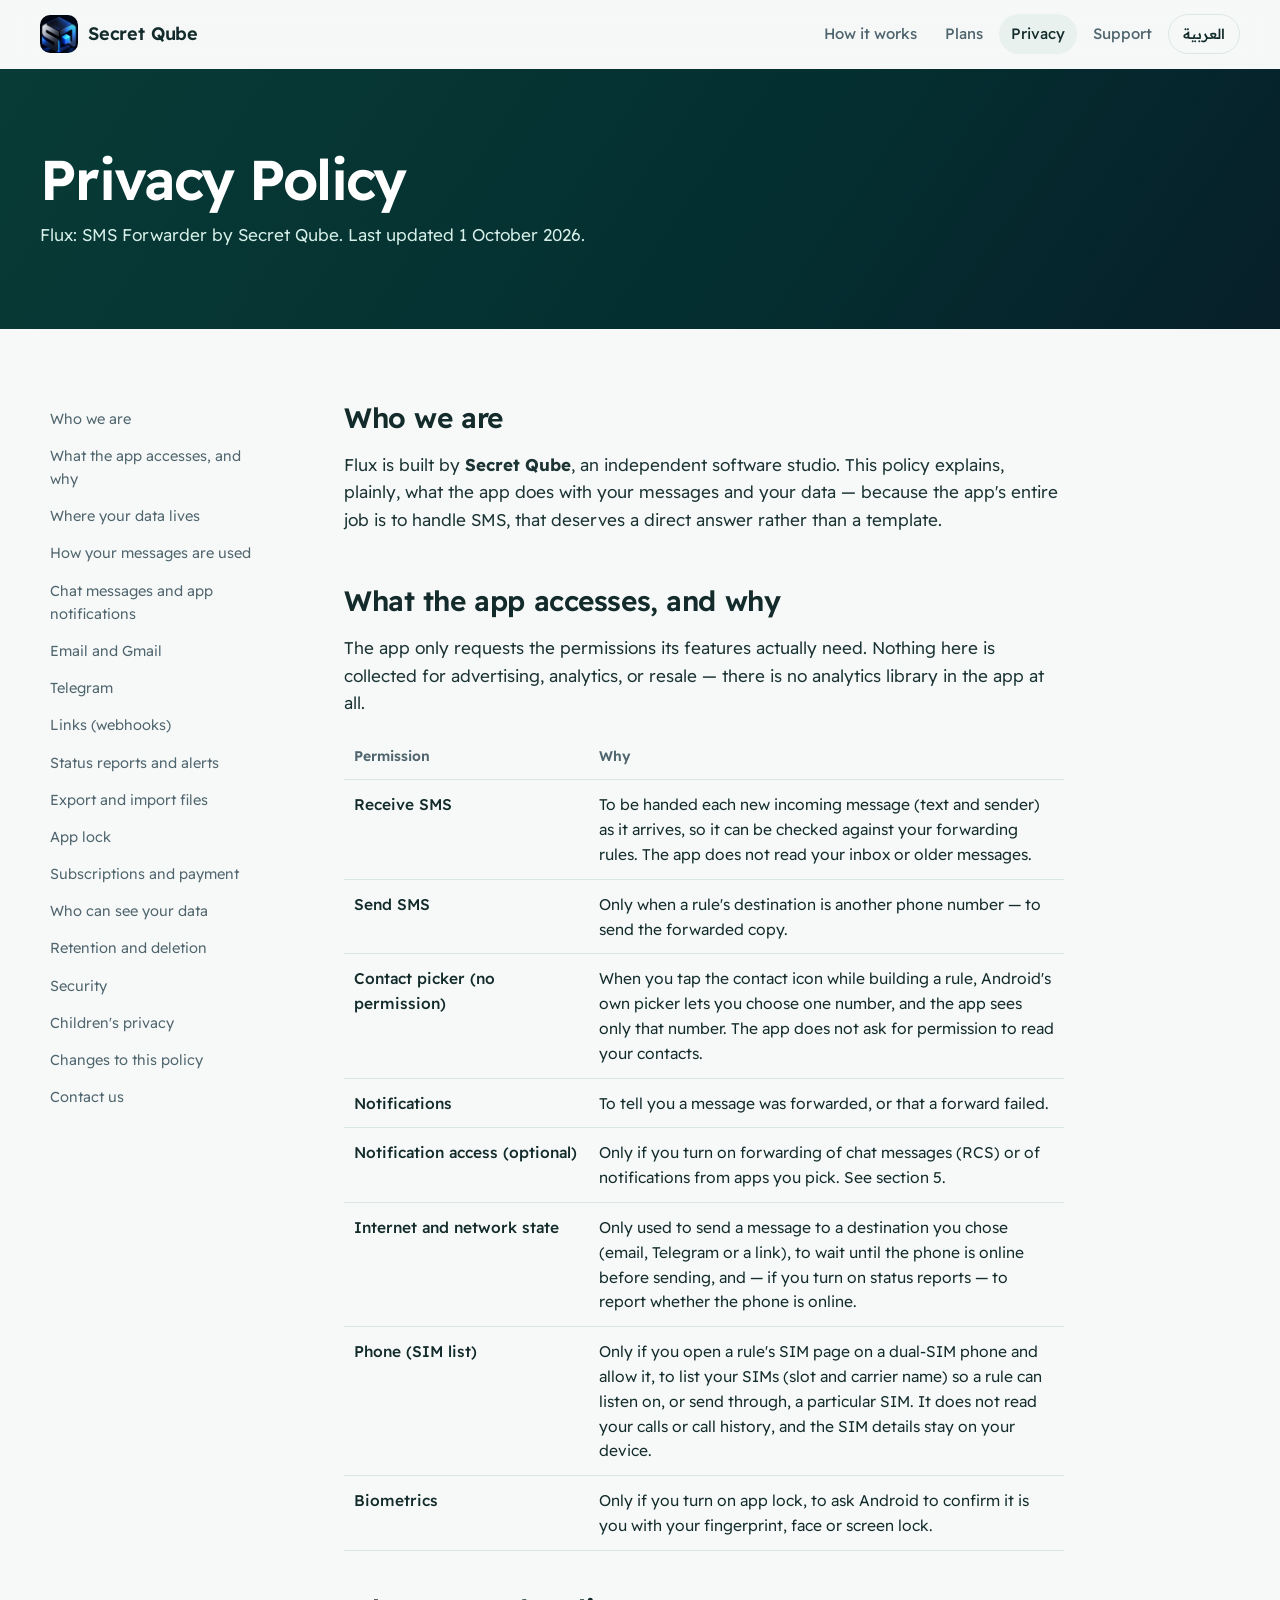
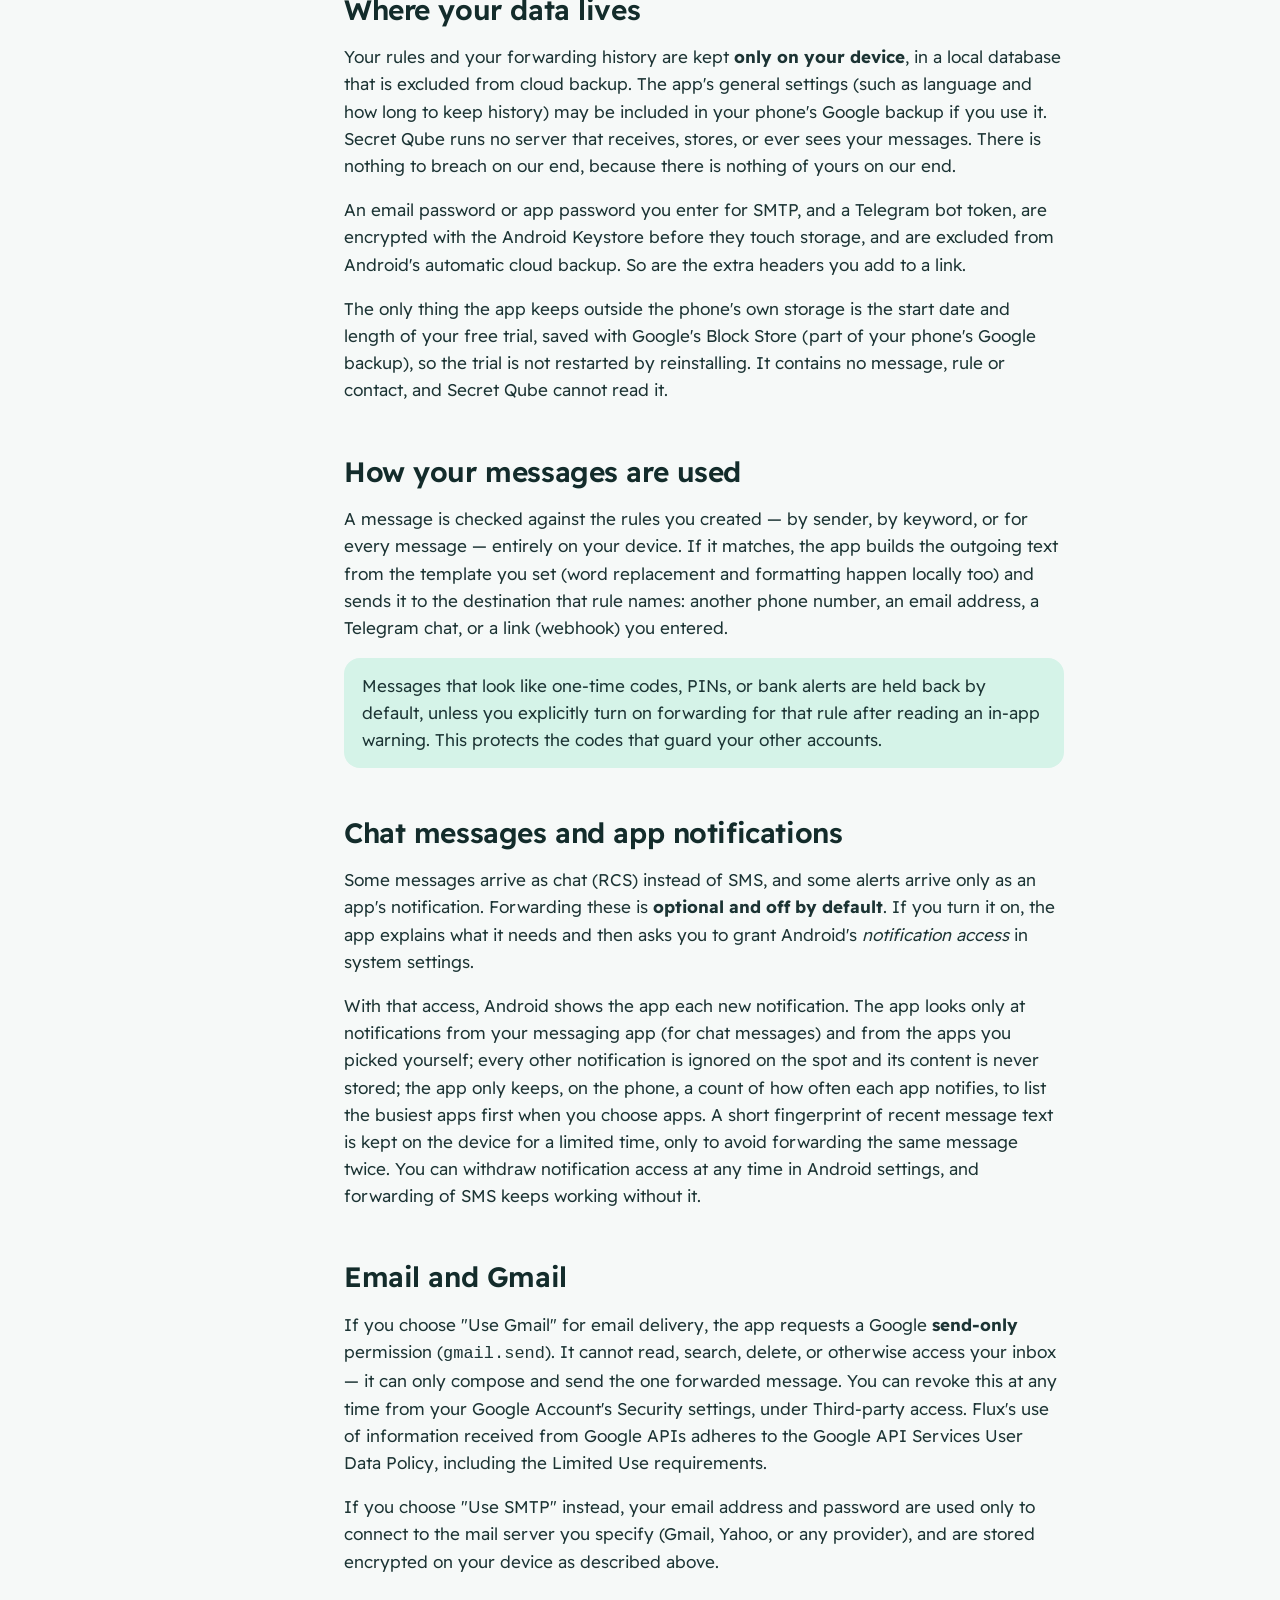
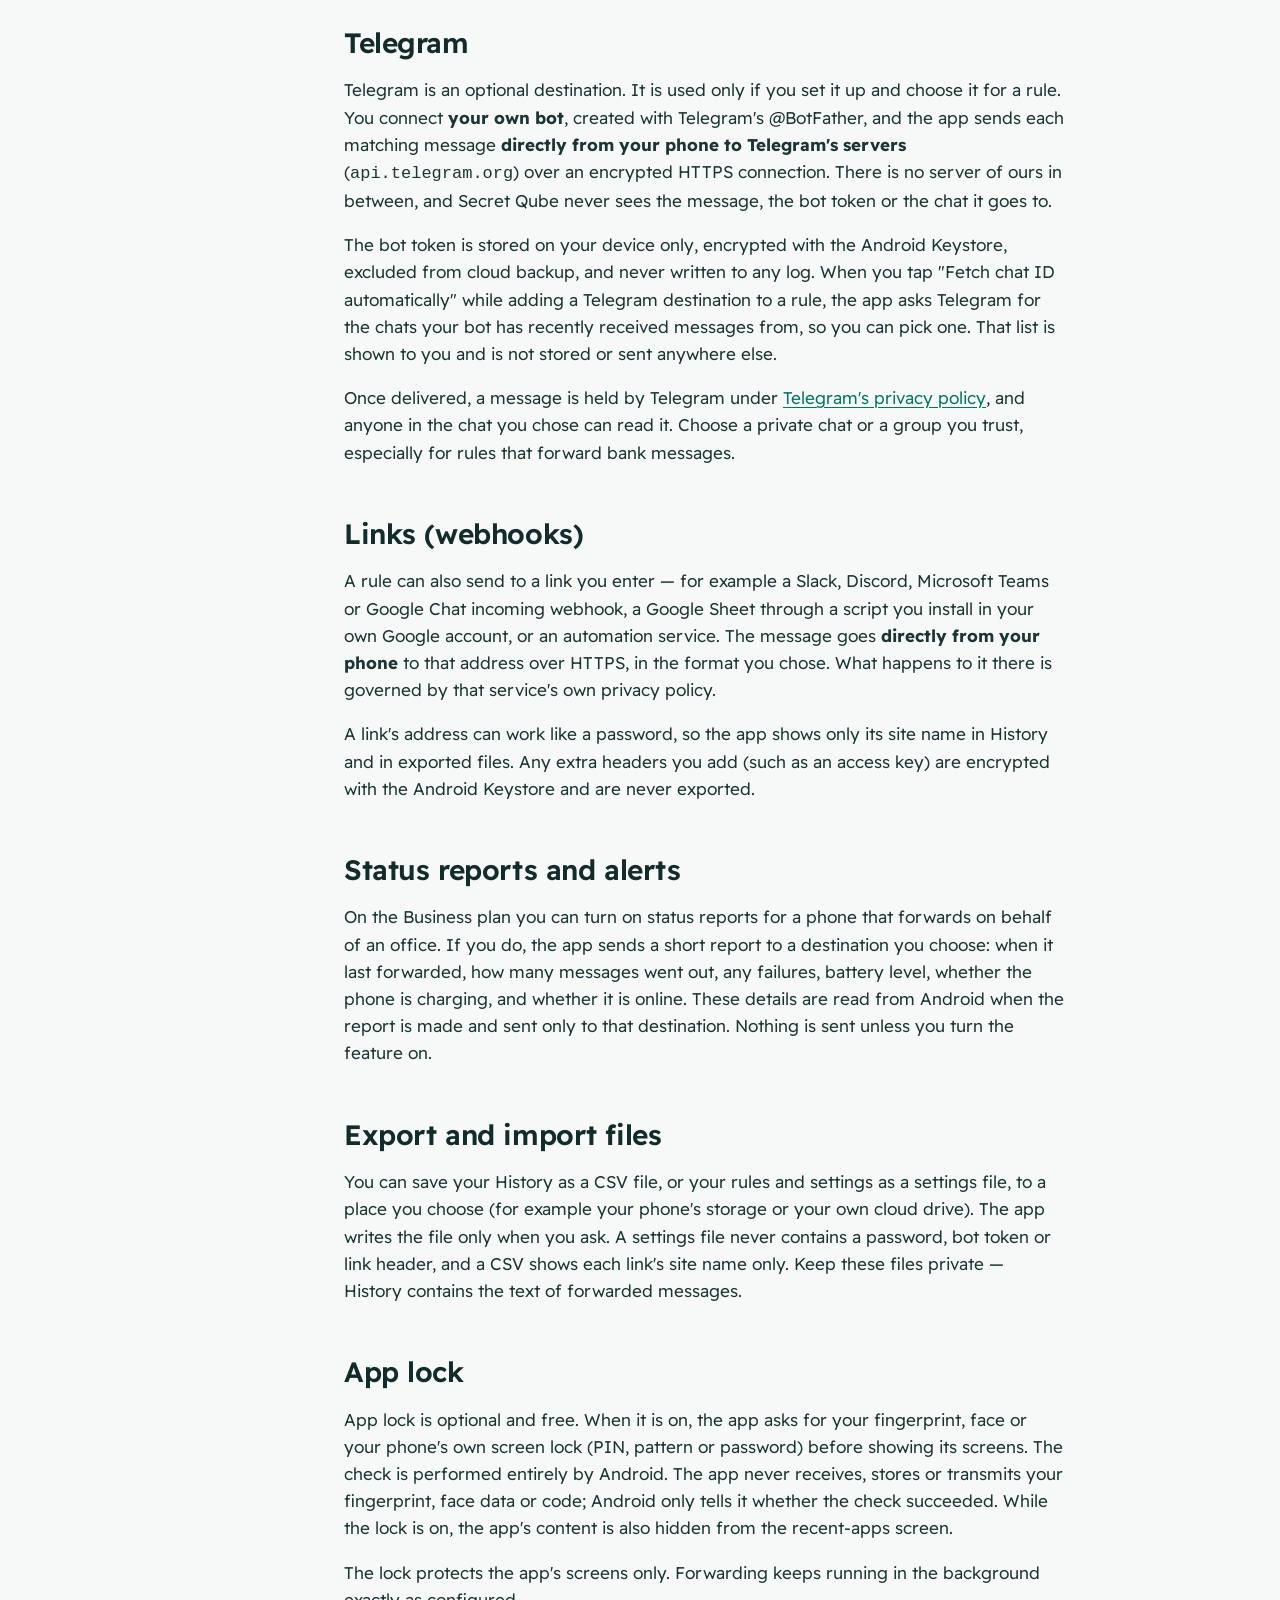
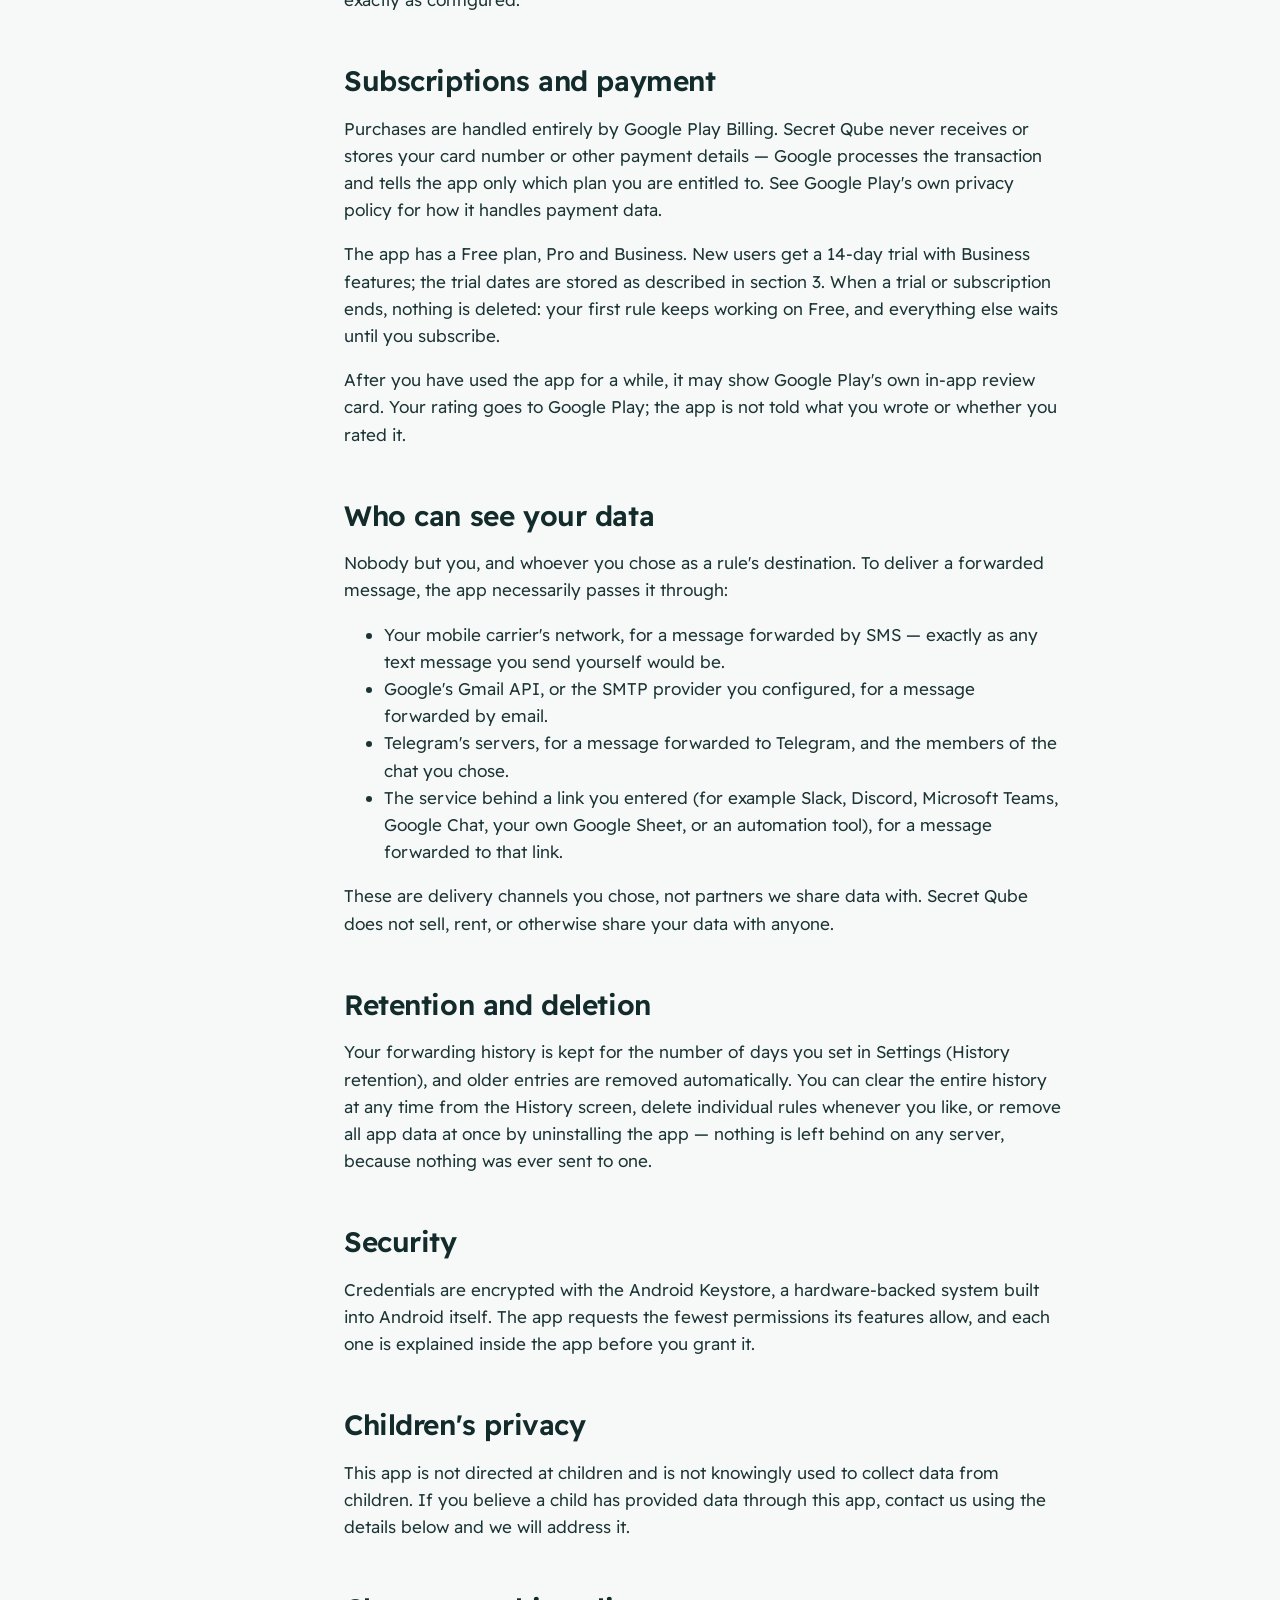
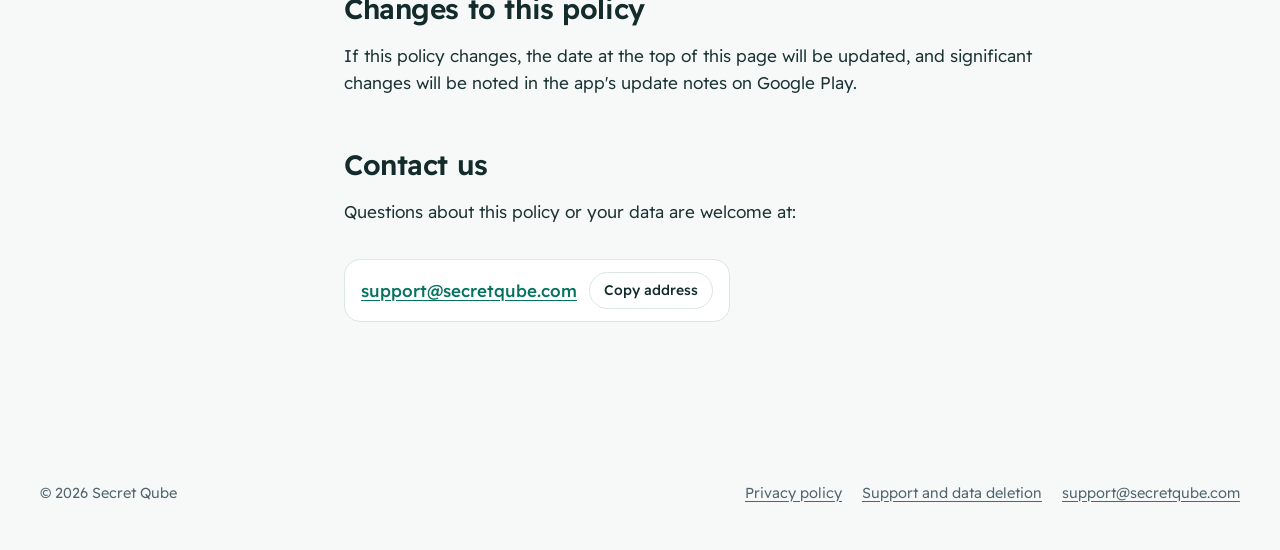
==== privacy.html @ 8213479e "update app name" ====
<!doctype html>
<html lang="ar" dir="rtl" data-lang="ar">
<head>
<meta charset="utf-8">
<meta name="viewport" content="width=device-width,initial-scale=1">
<title>Privacy Policy, Flux: SMS Forwarder by Secret Qube</title>
<meta name="description" content="Privacy policy for Flux: SMS Forwarder by Secret Qube: what the app accesses, where your data stays, and how to delete it.">
<meta name="theme-color" content="#024E55">
<link rel="canonical" href="https://secretqube.com/privacy.html">
<link rel="icon" type="image/png" sizes="32x32" href="assets/favicon-32.png">
<link rel="apple-touch-icon" href="assets/apple-touch-icon.png">
<meta property="og:type" content="website">
<meta property="og:title" content="Flux: SMS Forwarder by Secret Qube">
<meta property="og:description" content="Forward SMS & RCS to email, Telegram, Slack, Google Sheets or another phone, by your rules.">
<meta property="og:image" content="https://secretqube.com/assets/og.png">
<meta property="og:url" content="https://secretqube.com/privacy.html">
<meta name="twitter:card" content="summary_large_image">
<link rel="preconnect" href="https://fonts.googleapis.com">
<link rel="preconnect" href="https://fonts.gstatic.com" crossorigin>
<link href="https://fonts.googleapis.com/css2?family=Readex+Pro:wght@300..700&display=swap" rel="stylesheet">
<link rel="stylesheet" href="style.css">
<script src="lang.js"></script>
</head>
<body>
<header class="top" id="top">
  <div class="wrap">
    <a class="brand" href="./"><img src="assets/qube-mark.png" alt="" width="38" height="38"><span>Secret Qube</span></a>
    <nav class="nav" aria-label="Main">
      <a class="opt" href="./#how"><span lang="ar">كيف يعمل</span><span lang="en">How it works</span></a>
      <a class="opt" href="./#plans"><span lang="ar">الخطط</span><span lang="en">Plans</span></a>
      <a href="privacy.html" aria-current="page"><span lang="ar">الخصوصية</span><span lang="en">Privacy</span></a>
      <a href="support.html"><span lang="ar">الدعم</span><span lang="en">Support</span></a>
      <button class="lang-btn" type="button" data-lang-toggle><span lang="ar">English</span><span lang="en">العربية</span></button>
    </nav>
  </div>
</header>
<main>
<section class="doc-hero"><div class="wrap">
  <h1><span lang="ar">سياسة الخصوصية</span><span lang="en">Privacy Policy</span></h1>
  <p><span lang="ar">تطبيق Flux من Secret Qube. آخر تحديث: 1&nbsp;أكتوبر&nbsp;2026.</span><span lang="en">Flux: SMS Forwarder by Secret Qube. Last updated 1 October 2026.</span></p>
</div></section>
<div class="wrap doc">
  <nav class="toc" aria-label="Contents"><ol>
      <li><a href="#s1"><span lang="ar">من نحن</span><span lang="en">Who we are</span></a></li>
      <li><a href="#s2"><span lang="ar">ما الذي يصل إليه التطبيق ولماذا</span><span lang="en">What the app accesses, and why</span></a></li>
      <li><a href="#s3"><span lang="ar">أين تعيش بياناتك</span><span lang="en">Where your data lives</span></a></li>
      <li><a href="#s4"><span lang="ar">كيف تُستخدم رسائلك</span><span lang="en">How your messages are used</span></a></li>
      <li><a href="#s5"><span lang="ar">رسائل الدردشة وإشعارات التطبيقات</span><span lang="en">Chat messages and app notifications</span></a></li>
      <li><a href="#s6"><span lang="ar">البريد الإلكتروني و Gmail</span><span lang="en">Email and Gmail</span></a></li>
      <li><a href="#s7"><span lang="ar">تيليجرام</span><span lang="en">Telegram</span></a></li>
      <li><a href="#s8"><span lang="ar">الروابط (Webhooks)</span><span lang="en">Links (webhooks)</span></a></li>
      <li><a href="#s9"><span lang="ar">تقارير الحالة والتنبيهات</span><span lang="en">Status reports and alerts</span></a></li>
      <li><a href="#s10"><span lang="ar">ملفات التصدير والاستيراد</span><span lang="en">Export and import files</span></a></li>
      <li><a href="#s11"><span lang="ar">قفل التطبيق</span><span lang="en">App lock</span></a></li>
      <li><a href="#s12"><span lang="ar">الاشتراكات والدفع</span><span lang="en">Subscriptions and payment</span></a></li>
      <li><a href="#s13"><span lang="ar">من يستطيع رؤية بياناتك</span><span lang="en">Who can see your data</span></a></li>
      <li><a href="#s14"><span lang="ar">الاحتفاظ والحذف</span><span lang="en">Retention and deletion</span></a></li>
      <li><a href="#s15"><span lang="ar">الأمان</span><span lang="en">Security</span></a></li>
      <li><a href="#s16"><span lang="ar">خصوصية الأطفال</span><span lang="en">Children's privacy</span></a></li>
      <li><a href="#s17"><span lang="ar">تغييرات على هذه السياسة</span><span lang="en">Changes to this policy</span></a></li>
      <li><a href="#s18"><span lang="ar">تواصل معنا</span><span lang="en">Contact us</span></a></li>
  </ol></nav>
  <article class="prose">
    <section id="s1">
      <h2><span lang="ar">من نحن</span><span lang="en">Who we are</span></h2>
      <div lang="ar"><p>تطبيق Flux من إنتاج <strong>Secret Qube</strong>، استوديو برمجيات مستقل. توضّح هذه السياسة بصراحة ما يفعله التطبيق برسائلك وبياناتك — لأن عمل التطبيق بأكمله هو التعامل مع رسائلك، فهذا يستحق إجابة مباشرة لا نصاً جاهزاً.</p></div>
      <div lang="en"><p>Flux is built by <strong>Secret Qube</strong>, an independent software studio. This policy explains, plainly, what the app does with your messages and your data — because the app's entire job is to handle SMS, that deserves a direct answer rather than a template.</p></div>
    </section>
    <section id="s2">
      <h2><span lang="ar">ما الذي يصل إليه التطبيق ولماذا</span><span lang="en">What the app accesses, and why</span></h2>
      <div lang="ar"><p>يطلب التطبيق فقط الأذونات التي تحتاجها ميزاته فعلياً. لا شيء هنا يُجمع لأغراض إعلانية أو تحليلية أو للبيع — لا توجد أي مكتبة تحليلات في التطبيق أصلاً.</p>
    <table >
      <tr><th>الإذن</th><th>السبب</th></tr>
      <tr><td>استقبال الرسائل</td><td>ليُسلَّم التطبيق كل رسالة جديدة لحظة وصولها (النص والمرسل) فتُقارَن بقواعد التحويل التي وضعتها. لا يقرأ التطبيق صندوق رسائلك ولا الرسائل القديمة.</td></tr>
      <tr><td>إرسال الرسائل</td><td>فقط حين تكون وجهة القاعدة رقم هاتف آخر — لإرسال النسخة المحوّلة.</td></tr>
      <tr><td>منتقي جهات الاتصال (بلا إذن)</td><td>عند ضغطك على أيقونة جهة الاتصال أثناء إنشاء قاعدة، يفتح أندرويد منتقيه لتختار رقماً واحداً، فيرى التطبيق ذلك الرقم فقط. لا يطلب التطبيق إذن قراءة جهات الاتصال عنك. لا يُقرأ شيء آخر من جهات اتصالك.</td></tr>
      <tr><td>الإشعارات</td><td>لإخبارك أن رسالة حُوِّلت، أو أن التحويل فشل.</td></tr>
      <tr><td>الوصول إلى الإشعارات (اختياري)</td><td>فقط إذا فعّلت تحويل رسائل الدردشة (RCS) أو إشعارات تطبيقات تختارها. راجع القسم 5.</td></tr>
      <tr><td>الإنترنت وحالة الشبكة</td><td>يُستخدم فقط لإرسال الرسالة إلى وجهة اخترتها (بريد أو تيليجرام أو رابط)، وللانتظار حتى يتصل الجوال قبل الإرسال، و— إذا فعّلت تقارير الحالة — لذكر ما إذا كان الجوال متصلاً.</td></tr>
      <tr><td>الهاتف (قائمة الشرائح)</td><td>فقط إذا فتحت صفحة الشرائح في قاعدة على جوال بشريحتين وسمحت بذلك، لعرض شرائحك (الخانة واسم المشغّل) حتى تستقبل القاعدة من شريحة معيّنة أو ترسل عبرها. لا يقرأ مكالماتك ولا سجلّها، وتبقى بيانات الشرائح على جهازك.</td></tr>
      <tr><td>المصادقة الحيوية</td><td>فقط إذا فعّلت قفل التطبيق، ليطلب من أندرويد التأكد من هويتك بالبصمة أو الوجه أو قفل الشاشة.</td></tr>
    </table></div>
      <div lang="en"><p>The app only requests the permissions its features actually need. Nothing here is collected for advertising, analytics, or resale — there is no analytics library in the app at all.</p>
    <table >
      <tr><th>Permission</th><th>Why</th></tr>
      <tr><td>Receive SMS</td><td>To be handed each new incoming message (text and sender) as it arrives, so it can be checked against your forwarding rules. The app does not read your inbox or older messages.</td></tr>
      <tr><td>Send SMS</td><td>Only when a rule's destination is another phone number — to send the forwarded copy.</td></tr>
      <tr><td>Contact picker (no permission)</td><td>When you tap the contact icon while building a rule, Android's own picker lets you choose one number, and the app sees only that number. The app does not ask for permission to read your contacts.</td></tr>
      <tr><td>Notifications</td><td>To tell you a message was forwarded, or that a forward failed.</td></tr>
      <tr><td>Notification access (optional)</td><td>Only if you turn on forwarding of chat messages (RCS) or of notifications from apps you pick. See section 5.</td></tr>
      <tr><td>Internet and network state</td><td>Only used to send a message to a destination you chose (email, Telegram or a link), to wait until the phone is online before sending, and — if you turn on status reports — to report whether the phone is online.</td></tr>
      <tr><td>Phone (SIM list)</td><td>Only if you open a rule's SIM page on a dual-SIM phone and allow it, to list your SIMs (slot and carrier name) so a rule can listen on, or send through, a particular SIM. It does not read your calls or call history, and the SIM details stay on your device.</td></tr>
      <tr><td>Biometrics</td><td>Only if you turn on app lock, to ask Android to confirm it is you with your fingerprint, face or screen lock.</td></tr>
    </table></div>
    </section>
    <section id="s3">
      <h2><span lang="ar">أين تعيش بياناتك</span><span lang="en">Where your data lives</span></h2>
      <div lang="ar"><p>قواعدك وسجلّ تحويلاتك يبقيان <strong>على جهازك فقط</strong>، في قاعدة بيانات محلية مستثناة من النسخ الاحتياطي السحابي. أما إعدادات التطبيق العامة (مثل اللغة ومدة حفظ السجل) فقد تُضمَّن في نسخة Google الاحتياطية لجوالك إن كانت مفعّلة. لا تُشغّل Secret Qube أي خادم يستقبل رسائلك أو يخزّنها أو حتى يراها. لا يوجد شيء يمكن اختراقه من جهتنا، لأنه لا يوجد شيء من بياناتك عندنا أصلاً.</p>
    <p>كلمة مرور البريد أو كلمة مرور التطبيق التي تُدخلها لإعداد SMTP، ورمز بوت تيليجرام، تُشفَّر جميعها عبر Android Keystore قبل أن تُخزَّن، وتُستثنى من النسخ الاحتياطي السحابي التلقائي لأندرويد. وكذلك الترويسات الإضافية التي تضيفها إلى رابط.</p>
    <p>الشيء الوحيد الذي يحفظه التطبيق خارج ذاكرة الجوال هو تاريخ بدء فترتك التجريبية ومدتها، عبر Block Store من جوجل (ضمن نسخة جوجل الاحتياطية لجوالك)، حتى لا تبدأ التجربة من جديد بإعادة التثبيت. لا يحتوي على أي رسالة أو قاعدة أو جهة اتصال، ولا تستطيع Secret Qube قراءته.</p></div>
      <div lang="en"><p>Your rules and your forwarding history are kept <strong>only on your device</strong>, in a local database that is excluded from cloud backup. The app's general settings (such as language and how long to keep history) may be included in your phone's Google backup if you use it. Secret Qube runs no server that receives, stores, or ever sees your messages. There is nothing to breach on our end, because there is nothing of yours on our end.</p>
    <p>An email password or app password you enter for SMTP, and a Telegram bot token, are encrypted with the Android Keystore before they touch storage, and are excluded from Android's automatic cloud backup. So are the extra headers you add to a link.</p>
    <p>The only thing the app keeps outside the phone's own storage is the start date and length of your free trial, saved with Google's Block Store (part of your phone's Google backup), so the trial is not restarted by reinstalling. It contains no message, rule or contact, and Secret Qube cannot read it.</p></div>
    </section>
    <section id="s4">
      <h2><span lang="ar">كيف تُستخدم رسائلك</span><span lang="en">How your messages are used</span></h2>
      <div lang="ar"><p>تُقارَن كل رسالة بالقواعد التي أنشأتها — حسب المرسل، أو كلمة مفتاحية، أو لكل رسالة — بالكامل على جهازك. إذا تطابقت، يبني التطبيق نص الرسالة الصادرة من القالب الذي حددته (استبدال الكلمات والتنسيق يحدثان محلياً أيضاً)، ويرسلها إلى الوجهة التي حدّدتها القاعدة: رقم هاتف آخر، أو عنوان بريد إلكتروني، أو محادثة في تيليجرام، أو رابط (Webhook) أدخلته.</p>
    <div class="callout">
      <p>الرسائل التي تبدو كرموز تحقق لمرة واحدة، أو أرقام سرّية، أو تنبيهات بنكية تُحجب افتراضياً، ما لم تفعّل صراحةً تحويلها لتلك القاعدة بعد قراءة تحذير داخل التطبيق. هذا يحمي الرموز التي تحرس حساباتك الأخرى.</p>
    </div></div>
      <div lang="en"><p>A message is checked against the rules you created — by sender, by keyword, or for every message — entirely on your device. If it matches, the app builds the outgoing text from the template you set (word replacement and formatting happen locally too) and sends it to the destination that rule names: another phone number, an email address, a Telegram chat, or a link (webhook) you entered.</p>
    <div class="callout">
      <p>Messages that look like one-time codes, PINs, or bank alerts are held back by default, unless you explicitly turn on forwarding for that rule after reading an in-app warning. This protects the codes that guard your other accounts.</p>
    </div></div>
    </section>
    <section id="s5">
      <h2><span lang="ar">رسائل الدردشة وإشعارات التطبيقات</span><span lang="en">Chat messages and app notifications</span></h2>
      <div lang="ar"><p>تصل بعض الرسائل دردشةً (RCS) بدل SMS، وتصل بعض التنبيهات إشعاراً من تطبيق فقط. تحويل هذه <strong>اختياري ومُطفأ افتراضياً</strong>. إذا فعّلته، يشرح التطبيق ما يحتاجه ثم يطلب منك منح <em>الوصول إلى الإشعارات</em> من إعدادات أندرويد.</p>
    <p>بهذا الإذن يُطلع أندرويد التطبيق على كل إشعار جديد. ينظر التطبيق فقط في إشعارات تطبيق الرسائل (لرسائل الدردشة) وإشعارات التطبيقات التي اخترتها بنفسك، ويتجاهل أي إشعار آخر فوراً دون حفظ محتواه؛ ويحتفظ على الجوال فقط بعدد مرات الإشعار لكل تطبيق، ليعرض التطبيقات الأكثر نشاطاً أولاً عند الاختيار. تُحفظ بصمة قصيرة لنص الرسائل الأخيرة على الجهاز لفترة محدودة، فقط لمنع تحويل الرسالة نفسها مرتين. يمكنك سحب الإذن في أي وقت من إعدادات أندرويد، ويستمر تحويل SMS دونه.</p></div>
      <div lang="en"><p>Some messages arrive as chat (RCS) instead of SMS, and some alerts arrive only as an app's notification. Forwarding these is <strong>optional and off by default</strong>. If you turn it on, the app explains what it needs and then asks you to grant Android's <em>notification access</em> in system settings.</p>
    <p>With that access, Android shows the app each new notification. The app looks only at notifications from your messaging app (for chat messages) and from the apps you picked yourself; every other notification is ignored on the spot and its content is never stored; the app only keeps, on the phone, a count of how often each app notifies, to list the busiest apps first when you choose apps. A short fingerprint of recent message text is kept on the device for a limited time, only to avoid forwarding the same message twice. You can withdraw notification access at any time in Android settings, and forwarding of SMS keeps working without it.</p></div>
    </section>
    <section id="s6">
      <h2><span lang="ar">البريد الإلكتروني و Gmail</span><span lang="en">Email and Gmail</span></h2>
      <div lang="ar"><p>إذا اخترت «استخدام Gmail» لإرسال البريد، يطلب التطبيق من جوجل صلاحية <strong>إرسال فقط</strong> (<code>gmail.send</code>). لا يمكنه قراءة صندوق بريدك أو البحث فيه أو حذف شيء منه أو الوصول إليه بأي شكل آخر — يمكنه فقط تأليف وإرسال تلك الرسالة المحوّلة الواحدة. يمكنك إلغاء هذه الصلاحية في أي وقت من إعدادات الأمان في حساب Google، تحت «وصول تطبيقات الطرف الثالث». ويلتزم استخدام التطبيق للمعلومات التي يتلقاها من واجهات Google البرمجية بسياسة بيانات مستخدمي خدمات Google API، بما فيها متطلبات الاستخدام المحدود (Limited Use).</p>
    <p>إذا اخترت «استخدام SMTP» بدلاً من ذلك، يُستخدم بريدك وكلمة مرورك فقط للاتصال بخادم البريد الذي تحدّده (Gmail أو Yahoo أو أي مزوّد آخر)، ويُخزَّنان مشفّرين على جهازك كما ذُكر أعلاه.</p></div>
      <div lang="en"><p>If you choose "Use Gmail" for email delivery, the app requests a Google <strong>send-only</strong> permission (<code>gmail.send</code>). It cannot read, search, delete, or otherwise access your inbox — it can only compose and send the one forwarded message. You can revoke this at any time from your Google Account's Security settings, under Third-party access. Flux's use of information received from Google APIs adheres to the Google API Services User Data Policy, including the Limited Use requirements.</p>
    <p>If you choose "Use SMTP" instead, your email address and password are used only to connect to the mail server you specify (Gmail, Yahoo, or any provider), and are stored encrypted on your device as described above.</p></div>
    </section>
    <section id="s7">
      <h2><span lang="ar">تيليجرام</span><span lang="en">Telegram</span></h2>
      <div lang="ar"><p>تيليجرام وجهة اختيارية، ولا تُستخدم إلا إذا أعددتها واخترتها لقاعدة ما. تربط <strong>البوت الخاص بك</strong> الذي تنشئه عبر ‎@BotFather في تيليجرام، ويُرسل التطبيق كل رسالة مطابقة <strong>مباشرةً من جوالك إلى خوادم تيليجرام</strong> (<code>api.telegram.org</code>) عبر اتصال HTTPS مشفّر. لا يوجد أي خادم تابع لنا في المنتصف، ولا تطّلع Secret Qube على الرسالة ولا على رمز البوت ولا على المحادثة التي تُرسل إليها.</p>
    <p>يُحفظ رمز البوت على جهازك فقط، مشفّراً عبر Android Keystore، ومستثنى من النسخ الاحتياطي السحابي، ولا يُكتب في أي سجل. وعند ضغطك «جلب Chat ID تلقائياً» أثناء إضافة وجهة تيليجرام إلى قاعدة، يطلب التطبيق من تيليجرام قائمة المحادثات التي استقبل منها البوت رسائل مؤخراً لتختار منها. تُعرض هذه القائمة عليك فقط، ولا تُحفظ ولا تُرسل إلى أي مكان آخر.</p>
    <p>بعد التسليم، تخضع الرسالة لدى تيليجرام <a href="https://telegram.org/privacy" rel="noopener">لسياسة خصوصية تيليجرام</a>، ويستطيع قراءتها كل من في المحادثة التي اخترتها. اختر محادثة خاصة أو مجموعة تثق بها، خصوصاً للقواعد التي تحوّل رسائل البنوك.</p></div>
      <div lang="en"><p>Telegram is an optional destination. It is used only if you set it up and choose it for a rule. You connect <strong>your own bot</strong>, created with Telegram's @BotFather, and the app sends each matching message <strong>directly from your phone to Telegram's servers</strong> (<code>api.telegram.org</code>) over an encrypted HTTPS connection. There is no server of ours in between, and Secret Qube never sees the message, the bot token or the chat it goes to.</p>
    <p>The bot token is stored on your device only, encrypted with the Android Keystore, excluded from cloud backup, and never written to any log. When you tap "Fetch chat ID automatically" while adding a Telegram destination to a rule, the app asks Telegram for the chats your bot has recently received messages from, so you can pick one. That list is shown to you and is not stored or sent anywhere else.</p>
    <p>Once delivered, a message is held by Telegram under <a href="https://telegram.org/privacy" rel="noopener">Telegram's privacy policy</a>, and anyone in the chat you chose can read it. Choose a private chat or a group you trust, especially for rules that forward bank messages.</p></div>
    </section>
    <section id="s8">
      <h2><span lang="ar">الروابط (Webhooks)</span><span lang="en">Links (webhooks)</span></h2>
      <div lang="ar"><p>يمكن للقاعدة أيضاً أن ترسل إلى رابط تُدخله — مثل رابط Webhook في Slack أو Discord أو Microsoft Teams أو Google Chat، أو جدول Google Sheets عبر سكربت تثبّته في حسابك على جوجل، أو خدمة أتمتة. تذهب الرسالة <strong>مباشرةً من جوالك</strong> إلى ذلك العنوان عبر HTTPS بالصيغة التي اخترتها، وتخضع هناك لسياسة خصوصية تلك الخدمة.</p>
    <p>قد يعمل عنوان الرابط ككلمة مرور، لذا يعرض التطبيق اسم الموقع فقط في السجلّ وفي الملفات المصدَّرة. وتُشفَّر أي ترويسات إضافية تضيفها (مثل مفتاح وصول) عبر Android Keystore ولا تُصدَّر أبداً.</p></div>
      <div lang="en"><p>A rule can also send to a link you enter — for example a Slack, Discord, Microsoft Teams or Google Chat incoming webhook, a Google Sheet through a script you install in your own Google account, or an automation service. The message goes <strong>directly from your phone</strong> to that address over HTTPS, in the format you chose. What happens to it there is governed by that service's own privacy policy.</p>
    <p>A link's address can work like a password, so the app shows only its site name in History and in exported files. Any extra headers you add (such as an access key) are encrypted with the Android Keystore and are never exported.</p></div>
    </section>
    <section id="s9">
      <h2><span lang="ar">تقارير الحالة والتنبيهات</span><span lang="en">Status reports and alerts</span></h2>
      <div lang="ar"><p>في خطة Business يمكنك تفعيل تقارير الحالة لجوال يحوّل نيابةً عن مكتب. عند تفعيلها يرسل التطبيق تقريراً قصيراً إلى وجهة تختارها: آخر تحويل، وعدد الرسائل المرسلة، وأي إخفاقات، ومستوى البطارية، وهل الجوال على الشاحن، وهل هو متصل. تُقرأ هذه التفاصيل من أندرويد وقت إعداد التقرير وتُرسل إلى تلك الوجهة فقط، ولا يُرسل شيء ما لم تفعّل الميزة.</p></div>
      <div lang="en"><p>On the Business plan you can turn on status reports for a phone that forwards on behalf of an office. If you do, the app sends a short report to a destination you choose: when it last forwarded, how many messages went out, any failures, battery level, whether the phone is charging, and whether it is online. These details are read from Android when the report is made and sent only to that destination. Nothing is sent unless you turn the feature on.</p></div>
    </section>
    <section id="s10">
      <h2><span lang="ar">ملفات التصدير والاستيراد</span><span lang="en">Export and import files</span></h2>
      <div lang="ar"><p>يمكنك حفظ السجلّ ملف CSV، أو حفظ قواعدك وإعداداتك في ملف إعدادات، في مكان تختاره (مثل ذاكرة جوالك أو تخزينك السحابي). لا يكتب التطبيق الملف إلا حين تطلب. لا يحتوي ملف الإعدادات أبداً على كلمة مرور أو رمز بوت أو ترويسة رابط، ويعرض ملف CSV اسم موقع الرابط فقط. احفظ هذه الملفات بخصوصية — فالسجلّ يحتوي نص الرسائل المحوّلة.</p></div>
      <div lang="en"><p>You can save your History as a CSV file, or your rules and settings as a settings file, to a place you choose (for example your phone's storage or your own cloud drive). The app writes the file only when you ask. A settings file never contains a password, bot token or link header, and a CSV shows each link's site name only. Keep these files private — History contains the text of forwarded messages.</p></div>
    </section>
    <section id="s11">
      <h2><span lang="ar">قفل التطبيق</span><span lang="en">App lock</span></h2>
      <div lang="ar"><p>قفل التطبيق اختياري ومجاني. عند تفعيله يطلب التطبيق بصمتك أو وجهك أو رمز قفل جوالك (PIN أو نمط أو كلمة مرور) قبل عرض شاشاته. يتم التحقق بالكامل عبر نظام أندرويد، ولا يستقبل التطبيق بصمتك أو بيانات وجهك أو رمزك ولا يخزّنها ولا يرسلها أبداً. يُبلغه النظام فقط بنجاح التحقق أو فشله. وأثناء تفعيل القفل يُخفى محتوى التطبيق أيضاً من شاشة التطبيقات الأخيرة.</p>
    <p>يحمي القفل شاشات التطبيق فقط، ويستمر التحويل في الخلفية كما ضبطته تماماً.</p></div>
      <div lang="en"><p>App lock is optional and free. When it is on, the app asks for your fingerprint, face or your phone's own screen lock (PIN, pattern or password) before showing its screens. The check is performed entirely by Android. The app never receives, stores or transmits your fingerprint, face data or code; Android only tells it whether the check succeeded. While the lock is on, the app's content is also hidden from the recent-apps screen.</p>
    <p>The lock protects the app's screens only. Forwarding keeps running in the background exactly as configured.</p></div>
    </section>
    <section id="s12">
      <h2><span lang="ar">الاشتراكات والدفع</span><span lang="en">Subscriptions and payment</span></h2>
      <div lang="ar"><p>تُدار عمليات الشراء بالكامل عبر Google Play Billing. لا تستقبل Secret Qube أو تخزّن رقم بطاقتك أو أي تفاصيل دفع أخرى — تعالج جوجل العملية وتُخبر التطبيق فقط بالخطة التي يحق لك استخدامها. راجع سياسة خصوصية Google Play نفسها لمعرفة كيفية تعاملها مع بيانات الدفع.</p>
    <p>في التطبيق خطة مجانية وخطتا Pro وBusiness. يحصل المستخدم الجديد على تجربة ١٤ يوماً بميزات Business، ويُحفظ تاريخها كما في القسم 3. عند انتهاء التجربة أو الاشتراك لا يُحذف شيء: تستمر قاعدتك الأولى في الخطة المجانية، وينتظر الباقي حتى تشترك.</p>
    <p>بعد استخدامك التطبيق مدةً، قد يعرض بطاقة التقييم الخاصة بـ Google Play. يذهب تقييمك إلى Google Play، ولا يعرف التطبيق ما كتبته ولا إن كنت قيّمت.</p></div>
      <div lang="en"><p>Purchases are handled entirely by Google Play Billing. Secret Qube never receives or stores your card number or other payment details — Google processes the transaction and tells the app only which plan you are entitled to. See Google Play's own privacy policy for how it handles payment data.</p>
    <p>The app has a Free plan, Pro and Business. New users get a 14-day trial with Business features; the trial dates are stored as described in section 3. When a trial or subscription ends, nothing is deleted: your first rule keeps working on Free, and everything else waits until you subscribe.</p>
    <p>After you have used the app for a while, it may show Google Play's own in-app review card. Your rating goes to Google Play; the app is not told what you wrote or whether you rated it.</p></div>
    </section>
    <section id="s13">
      <h2><span lang="ar">من يستطيع رؤية بياناتك</span><span lang="en">Who can see your data</span></h2>
      <div lang="ar"><p>لا أحد سواك، وسوى من اخترته أنت وجهةً لقاعدة ما. ولتوصيل الرسالة المحوّلة، يمرّ التطبيق بها بالضرورة عبر:</p>
    <ul>
      <li>شبكة شركة الاتصالات الخاصة بك، للرسالة المحوّلة عبر الرسائل النصية — تماماً كأي رسالة ترسلها بنفسك.</li>
      <li>واجهة Gmail من جوجل، أو خادم SMTP الذي أعددته، للرسالة المحوّلة عبر البريد الإلكتروني.</li>
      <li>خوادم تيليجرام، للرسالة المحوّلة إلى تيليجرام، وأعضاء المحادثة التي اخترتها.</li>
      <li>الخدمة التي يتبعها رابط أدخلته (مثل Slack أو Discord أو Microsoft Teams أو Google Chat أو جدول Google Sheets الخاص بك أو أداة أتمتة)، للرسالة المحوّلة إلى ذلك الرابط.</li>
    </ul>
    <p>هذه قنوات توصيل اخترتها أنت، وليست شركاء نشارك معهم بياناتك. لا تبيع Secret Qube بياناتك أو تؤجّرها أو تشاركها مع أي طرف بأي شكل آخر.</p></div>
      <div lang="en"><p>Nobody but you, and whoever you chose as a rule's destination. To deliver a forwarded message, the app necessarily passes it through:</p>
    <ul>
      <li>Your mobile carrier's network, for a message forwarded by SMS — exactly as any text message you send yourself would be.</li>
      <li>Google's Gmail API, or the SMTP provider you configured, for a message forwarded by email.</li>
      <li>Telegram's servers, for a message forwarded to Telegram, and the members of the chat you chose.</li>
      <li>The service behind a link you entered (for example Slack, Discord, Microsoft Teams, Google Chat, your own Google Sheet, or an automation tool), for a message forwarded to that link.</li>
    </ul>
    <p>These are delivery channels you chose, not partners we share data with. Secret Qube does not sell, rent, or otherwise share your data with anyone.</p></div>
    </section>
    <section id="s14">
      <h2><span lang="ar">الاحتفاظ والحذف</span><span lang="en">Retention and deletion</span></h2>
      <div lang="ar"><p>يُحتفَظ بسجلّ تحويلاتك للمدة التي حدّدتها في الإعدادات (مدة الاحتفاظ بالسجلّ)، وتُحذف الإدخالات الأقدم تلقائياً. يمكنك مسح السجلّ كاملاً في أي وقت من شاشة السجلّ، أو حذف قواعد فردية وقتما شئت، أو إزالة كل بيانات التطبيق دفعة واحدة بإلغاء تثبيته — لا يبقى شيء على أي خادم، لأنه لم يُرسَل إلى خادم أصلاً.</p></div>
      <div lang="en"><p>Your forwarding history is kept for the number of days you set in Settings (History retention), and older entries are removed automatically. You can clear the entire history at any time from the History screen, delete individual rules whenever you like, or remove all app data at once by uninstalling the app — nothing is left behind on any server, because nothing was ever sent to one.</p></div>
    </section>
    <section id="s15">
      <h2><span lang="ar">الأمان</span><span lang="en">Security</span></h2>
      <div lang="ar"><p>تُشفَّر بيانات الاعتماد عبر Android Keystore، وهو نظام مدمج في أندرويد نفسه ومدعوم بالعتاد. يطلب التطبيق أقل عدد ممكن من الأذونات التي تسمح بها ميزاته، ويُشرَح كل إذن داخل التطبيق قبل أن تمنحه.</p></div>
      <div lang="en"><p>Credentials are encrypted with the Android Keystore, a hardware-backed system built into Android itself. The app requests the fewest permissions its features allow, and each one is explained inside the app before you grant it.</p></div>
    </section>
    <section id="s16">
      <h2><span lang="ar">خصوصية الأطفال</span><span lang="en">Children's privacy</span></h2>
      <div lang="ar"><p>هذا التطبيق غير موجَّه للأطفال، ولا يُستخدم عن قصد لجمع بيانات منهم. إن كنت تعتقد أن طفلاً قدّم بيانات عبر هذا التطبيق، تواصل معنا عبر التفاصيل أدناه وسنعالج الأمر.</p></div>
      <div lang="en"><p>This app is not directed at children and is not knowingly used to collect data from children. If you believe a child has provided data through this app, contact us using the details below and we will address it.</p></div>
    </section>
    <section id="s17">
      <h2><span lang="ar">تغييرات على هذه السياسة</span><span lang="en">Changes to this policy</span></h2>
      <div lang="ar"><p>عند تغيير هذه السياسة، سيُحدَّث التاريخ أعلى هذه الصفحة، وستُذكَر التغييرات الجوهرية في ملاحظات تحديث التطبيق على Google Play.</p></div>
      <div lang="en"><p>If this policy changes, the date at the top of this page will be updated, and significant changes will be noted in the app's update notes on Google Play.</p></div>
    </section>
    <section id="s18">
      <h2><span lang="ar">تواصل معنا</span><span lang="en">Contact us</span></h2>
      <div lang="ar"><p>أسئلتك حول هذه السياسة أو بياناتك مرحّب بها على:</p>
    <p class="mail"><a href="mailto:support@secretqube.com">support@secretqube.com</a> <button type="button" data-copy="support@secretqube.com">نسخ العنوان</button></p></div>
      <div lang="en"><p>Questions about this policy or your data are welcome at:</p>
    <p class="mail"><a href="mailto:support@secretqube.com">support@secretqube.com</a> <button type="button" data-copy="support@secretqube.com">Copy address</button></p></div>
    </section>
  </article>
</div>
</main>
<footer>
  <div class="wrap">
    <span>© 2026 Secret Qube</span>
    <nav aria-label="Footer">
      <a href="privacy.html"><span lang="ar">سياسة الخصوصية</span><span lang="en">Privacy policy</span></a>
      <a href="support.html"><span lang="ar">الدعم وحذف البيانات</span><span lang="en">Support and data deletion</span></a>
      <a href="mailto:support@secretqube.com">support@secretqube.com</a>
    </nav>
  </div>
</footer>
<script src="main.js" defer></script>
</body>
</html>
---- style.css ----
/* Secret Qube — site styles. Palette taken from the Flux app theme and the Secret Qube mark. */
:root{
  --paper:#F3F8F6; --surface:#FFFFFF; --ink:#0D2129; --muted:#50656E; --line:#DCE6E3; --line-soft:#E9F1EE;
  --accent:#04735F; --accent-soft:#D5F3E8; --emerald:#03957C; --teal:#02796B; --deep:#024E55; --navy:#013042;
  --lime:#84F271; --qube:#2F8CFF; --qube-ink:#061427; --warn:#8A4108; --warn-soft:#FBF0E2;
  --hero-grad:linear-gradient(135deg,#03957C 0%,#02796B 30%,#024E55 66%,#013042 100%);
  --radius-l:28px; --radius-m:16px; --radius-s:10px;
  --wrap:1180px; --gutter:clamp(16px,4vw,40px);
  --f:'Readex Pro',system-ui,-apple-system,'Segoe UI',Roboto,'Noto Sans','Noto Sans Arabic',sans-serif;
  color-scheme:light;
}
@media (prefers-color-scheme:dark){
  :root:not([data-theme="light"]){
    --paper:#07161C; --surface:#0F2229; --ink:#E3EEEB; --muted:#9DB3B0; --line:#1F3A42; --line-soft:#173139;
    --accent:#3FD9A0; --accent-soft:#0B4441; --warn:#F2B37A; --warn-soft:#3A2614; color-scheme:dark;
  }
}
:root[data-theme="dark"]{
  --paper:#07161C; --surface:#0F2229; --ink:#E3EEEB; --muted:#9DB3B0; --line:#1F3A42; --line-soft:#173139;
  --accent:#3FD9A0; --accent-soft:#0B4441; --warn:#F2B37A; --warn-soft:#3A2614; color-scheme:dark;
}

*,*::before,*::after{box-sizing:border-box}
html{-webkit-text-size-adjust:100%;scroll-behavior:smooth}
body{margin:0;background:var(--paper);color:var(--ink);font-family:var(--f);font-size:17px;line-height:1.6;font-weight:350;overflow-x:hidden}
img{max-width:100%;display:block}
a{color:var(--accent);text-underline-offset:3px}
:focus-visible{outline:3px solid var(--qube);outline-offset:3px;border-radius:6px}
.wrap{max-width:var(--wrap);margin:0 auto;padding:0 var(--gutter)}
.sr{position:absolute;width:1px;height:1px;overflow:hidden;clip:rect(0 0 0 0);white-space:nowrap}

/* Language: every bilingual string is a pair of spans */
html[data-lang="ar"] [lang="en"]:not(html), html[data-lang="en"] [lang="ar"]:not(html){display:none!important}
html[data-lang="ar"] body{line-height:1.75}

/* ---------- Header ---------- */
.top{position:sticky;top:0;z-index:20;background:color-mix(in srgb,var(--paper) 86%,transparent);backdrop-filter:saturate(1.4) blur(14px);-webkit-backdrop-filter:saturate(1.4) blur(14px);border-bottom:1px solid transparent;transition:border-color .2s}
.top.scrolled{border-bottom-color:var(--line)}
.top .wrap{display:flex;align-items:center;gap:20px;height:68px}
.brand{display:flex;align-items:center;gap:10px;color:var(--ink);text-decoration:none;font-weight:600;font-size:18px;letter-spacing:-.01em}
.brand img{width:38px;height:38px;border-radius:10px;background:#000}
.nav{display:flex;gap:4px;margin-inline-start:auto;align-items:center}
.nav a{color:var(--muted);text-decoration:none;padding:8px 12px;border-radius:999px;font-size:15px;font-weight:450}
.nav a:hover,.nav a[aria-current="page"]{color:var(--ink);background:var(--line-soft)}
.lang-btn{font:inherit;font-size:14px;font-weight:500;color:var(--ink);background:transparent;border:1px solid var(--line);border-radius:999px;padding:7px 14px;cursor:pointer;min-height:40px}
.lang-btn:hover{border-color:var(--muted)}
@media (max-width:720px){.nav a.opt{display:none}.brand span{display:none}}

/* ---------- Hero ---------- */
.hero{padding-block:0;background:var(--hero-grad);color:#fff;position:relative;overflow:hidden;isolation:isolate}
.hero::after{content:"";position:absolute;inset:auto -10% -40% 40%;height:80%;background:radial-gradient(closest-side,rgba(132,242,113,.18),transparent);z-index:-1}
.hero .wrap{display:grid;grid-template-columns:minmax(0,1fr) minmax(0,1.05fr);gap:clamp(24px,5vw,72px);align-items:center;padding-block:clamp(40px,6vw,84px)}
@media (max-width:900px){.hero .wrap{grid-template-columns:1fr}.stage{max-width:560px;width:100%;margin-inline:auto}}
.app-tag{display:inline-flex;align-items:center;gap:10px;font-weight:500;font-size:16px;color:#DFF7EF}
.app-tag img{width:40px;height:40px;border-radius:11px;box-shadow:0 6px 18px rgba(0,0,0,.25)}
.hero h1{font-size:clamp(38px,5.4vw,66px);line-height:1.02;letter-spacing:-.035em;font-weight:600;margin:22px 0 20px}
html[data-lang="ar"] .hero h1{letter-spacing:0;line-height:1.15}
.hero p.lede{font-size:clamp(17px,1.6vw,20px);color:#D6EFE8;max-width:34ch;margin:0 0 32px}
.cta-row{display:flex;flex-wrap:wrap;gap:12px;align-items:center}
.btn{display:inline-flex;align-items:center;gap:10px;min-height:48px;padding:0 22px;border-radius:999px;font:inherit;font-size:16px;font-weight:500;text-decoration:none;cursor:pointer;border:0}
.btn-light{background:#fff;color:var(--navy)}
.btn-light:hover{background:#E7FBF3}
.btn-ghost{color:#fff;border:1px solid rgba(255,255,255,.4);background:transparent}
.btn-ghost:hover{background:rgba(255,255,255,.08)}
.play-soon{display:inline-flex;align-items:center;gap:10px;color:#DFF7EF;font-size:15px}
.play-soon svg{flex:none}
.hero-note{margin-top:22px;font-size:14px;color:#BFE3DA}

/* Routing stage — the one animated moment */
.stage{position:relative;aspect-ratio:1/0.86;min-height:360px}
.stage svg.wires{position:absolute;inset:0;width:100%;height:100%;overflow:visible}
.wire{fill:none;stroke:rgba(255,255,255,.16);stroke-width:2}
.wire-live{fill:none;stroke:var(--lime);stroke-width:2.5;stroke-linecap:round;stroke-dasharray:1;stroke-dashoffset:1;opacity:0}
.stage.go .wire-live.on{animation:draw .9s cubic-bezier(.6,.05,.3,1) forwards}
@keyframes draw{0%{opacity:1;stroke-dashoffset:1}100%{opacity:1;stroke-dashoffset:0}}

.phone{position:absolute;inset-inline-start:0;top:50%;transform:translateY(-50%);width:44%;max-width:236px;aspect-ratio:9/18.5;background:#08191F;border-radius:34px;padding:9px;box-shadow:0 30px 60px -18px rgba(0,0,0,.55),inset 0 0 0 1.5px rgba(255,255,255,.12)}
.phone .scr{height:100%;border-radius:26px;background:var(--paper);color:var(--ink);overflow:hidden;position:relative;display:flex;flex-direction:column}
.stage .scr{background:#F3F8F6;color:#0D2129}
.st-top{background:var(--hero-grad);color:#fff;padding:22px 12px 12px;font-size:12.5px;display:flex;align-items:center;gap:8px}
.st-top b{font-weight:600;font-size:12.5px;display:block}
.st-top .m-switch{width:30px;height:17px}.st-top .m-switch::after{width:13px;height:13px}
.notif{margin:12px 10px 0;background:#fff;border-radius:16px;padding:10px 12px;box-shadow:0 10px 24px -10px rgba(1,48,66,.35);font-size:12.5px;line-height:1.45;transform:translateY(-14px);opacity:0}
.notif b{display:block;font-weight:600;font-size:12px;color:#50656E}
.stage.go .notif{animation:drop .5s cubic-bezier(.2,.8,.3,1.2) forwards}
@keyframes drop{to{transform:none;opacity:1}}
.rule-chip{margin:12px 10px 0;border-radius:12px;padding:9px 11px;font-size:12px;background:#E9F1EE;color:#50656E;transition:background .3s,color .3s}
.rule-chip b{display:block;font-weight:600;color:#0D2129;font-size:12.5px}
.stage.matched .rule-chip{background:#D5F3E8;color:#04735F}
.stage.held .rule-chip{background:#FBF0E2;color:#8A4108}
.verdict{margin:auto 10px 14px;border-radius:12px;padding:10px 12px;font-size:12px;font-weight:500;opacity:0;transition:opacity .35s}
.stage.done .verdict{opacity:1}
.verdict.ok{background:#04735F;color:#fff}
.verdict.hold{background:#8A4108;color:#fff}

.dests{position:absolute;inset-inline-end:0;top:0;bottom:0;width:46%;display:flex;flex-direction:column;justify-content:space-between;padding-block:2%}
.dest{display:flex;align-items:center;gap:10px;padding:9px 12px;border-radius:14px;background:rgba(255,255,255,.07);border:1px solid rgba(255,255,255,.12);color:#CFE7E1;font-size:14px;transition:background .35s,border-color .35s,color .35s,transform .35s}
.dest i{flex:none;width:30px;height:30px;border-radius:9px;display:grid;place-items:center;background:rgba(255,255,255,.1);font-style:normal}
.dest i svg{width:17px;height:17px}
.dest small{display:block;font-size:11.5px;color:#9CC9BE;margin-top:1px}
.dest .tick{margin-inline-start:auto;opacity:0;transform:scale(.6);transition:opacity .3s,transform .3s;color:var(--lime)}
.dest.lit{background:rgba(255,255,255,.95);border-color:#fff;color:#013042;transform:translateX(0)}
.dest.lit i{background:#D5F3E8;color:#04735F}
.dest.lit small{color:#50656E}
.dest.lit .tick{opacity:1;transform:none;color:#04735F}

/* ---------- Sections ---------- */
section{padding-block:clamp(64px,9vw,120px)}
.sec-head{max-width:640px;margin-bottom:clamp(32px,5vw,56px)}
h2{font-size:clamp(30px,4vw,48px);line-height:1.08;letter-spacing:-.025em;font-weight:600;margin:0 0 16px}
html[data-lang="ar"] h2{letter-spacing:0;line-height:1.25}
.sec-head p{color:var(--muted);font-size:18px;margin:0}
h3{font-size:20px;font-weight:600;margin:0 0 8px;letter-spacing:-.01em}

/* How it works — a real sequence */
.steps{list-style:none;margin:0;padding:0;display:grid;grid-template-columns:repeat(3,minmax(0,1fr));gap:clamp(16px,3vw,40px);counter-reset:s}
.steps li{position:relative;padding-top:56px;border-top:2px solid var(--line)}
.steps li::before{counter-increment:s;content:counter(s);position:absolute;top:14px;inset-inline-start:0;font-size:15px;font-weight:600;color:var(--accent)}
.steps li:first-child{border-top-color:var(--accent)}
.steps p{color:var(--muted);margin:0}
@media (max-width:820px){.steps{grid-template-columns:1fr}}

/* Screens */
.screens{display:flex;gap:clamp(18px,3vw,40px);justify-content:center;align-items:flex-start;overflow-x:auto;scroll-snap-type:x mandatory;padding:10px 4px 30px;margin-inline:calc(var(--gutter) * -1);padding-inline:var(--gutter)}
.shot{flex:none;scroll-snap-align:center;width:min(276px,76vw)}
.shot:nth-child(2){margin-top:48px}
.shot figcaption{margin-top:16px;font-size:15px;color:var(--muted);text-align:center}
.shot .phone{position:relative;inset:auto;transform:none;width:100%;max-width:none;top:auto;background:#0B1F26}
@media (max-width:860px){.screens{justify-content:flex-start}.shot:nth-child(2){margin-top:0}}

/* Mock app UI */
.m-bar{display:flex;justify-content:space-between;padding:8px 16px 0;font-size:11px;font-weight:500;opacity:.8}
.m-head{background:var(--hero-grad);color:#fff;padding:14px 14px 18px;margin-top:6px}
.m-head .t{display:flex;align-items:center;gap:8px;font-weight:600;font-size:15px}
.m-head .t img{width:22px;height:22px;border-radius:6px}
.m-status{margin-top:12px;background:rgba(255,255,255,.14);border-radius:14px;padding:10px 12px;display:flex;align-items:center;gap:10px}
.m-status b{display:block;font-size:13px;font-weight:600}
.m-status span{font-size:11px;color:#D6EFE8}
.m-switch{margin-inline-start:auto;width:36px;height:20px;border-radius:99px;background:#86D9A6;position:relative;flex:none}
.m-switch::after{content:"";position:absolute;top:2px;inset-inline-end:2px;width:16px;height:16px;border-radius:50%;background:#15803D}
.m-switch.off{background:#F2C4BE}.m-switch.off::after{inset-inline-end:auto;inset-inline-start:2px;background:#C0392B}
.m-body{padding:12px;display:flex;flex-direction:column;gap:9px;flex:1;background:var(--paper)}
.m-title{font-size:13px;font-weight:600;margin:4px 2px 0}
.m-card{background:var(--surface);border:1px solid var(--line);border-radius:14px;padding:10px 11px;font-size:11.5px;color:var(--muted)}
.m-card .r{display:flex;align-items:center;gap:8px}
.m-card b{color:var(--ink);font-size:12.5px;font-weight:600;display:block}
.m-chips{display:flex;flex-wrap:wrap;gap:5px;margin-top:7px}
.m-chips span{background:var(--accent-soft);color:var(--accent);border-radius:99px;padding:2px 8px;font-size:10.5px;font-weight:500}
.m-pill{display:inline-block;border-radius:99px;padding:1px 8px;font-size:10.5px;font-weight:500}
.m-pill.ok{background:var(--accent-soft);color:var(--accent)}
.m-pill.hold{background:var(--warn-soft);color:var(--warn)}
.m-ico{width:30px;height:30px;border-radius:9px;background:var(--accent-soft);color:var(--accent);display:grid;place-items:center;flex:none}
.m-ico svg{width:16px;height:16px}
.m-appbar{padding:14px 14px 10px;font-weight:600;font-size:15px;background:var(--surface);border-bottom:1px solid var(--line)}
.m-nav{display:flex;justify-content:space-around;padding:8px 0 12px;background:var(--surface);border-top:1px solid var(--line);font-size:10px;color:var(--muted)}
.m-nav span{display:flex;flex-direction:column;align-items:center;gap:2px}
.m-nav span.on{color:var(--accent);font-weight:600}
.m-nav i{width:34px;height:16px;border-radius:99px;display:block}
.m-nav span.on i{background:var(--accent-soft)}
.m-time{font-size:10.5px;margin-inline-start:auto;white-space:nowrap}

/* Destinations — typographic list, not cards */
.dest-list{display:grid;grid-template-columns:repeat(2,minmax(0,1fr));column-gap:clamp(24px,5vw,72px);margin:0;padding:0;list-style:none}
.dest-list li{display:grid;grid-template-columns:44px 1fr;gap:4px 16px;padding:22px 0;border-bottom:1px solid var(--line)}
.dest-list .ic{grid-row:span 2;width:44px;height:44px;border-radius:12px;background:var(--accent-soft);color:var(--accent);display:grid;place-items:center}
.dest-list .ic svg{width:22px;height:22px}
.dest-list b{font-weight:600;font-size:18px}
.dest-list p{margin:0;color:var(--muted);font-size:15.5px}
.tag{display:inline-block;vertical-align:2px;margin-inline-start:8px;font-size:12px;font-weight:500;padding:1px 9px;border-radius:99px;background:var(--line-soft);color:var(--muted)}
@media (max-width:760px){.dest-list{grid-template-columns:1fr}}

/* Privacy — big statement */
.privacy-band{background:var(--surface);border-block:1px solid var(--line)}
.privacy-grid{display:grid;grid-template-columns:minmax(0,1.1fr) minmax(0,1fr);gap:clamp(32px,6vw,96px);align-items:start}
.privacy-grid .big{font-size:clamp(32px,4.6vw,56px);line-height:1.08;letter-spacing:-.03em;font-weight:600;margin:0}
html[data-lang="ar"] .privacy-grid .big{letter-spacing:0;line-height:1.3}
.privacy-grid .big + p{color:var(--muted);font-size:18px;margin:20px 0 0;max-width:40ch}
.facts{margin:0;padding:0;list-style:none}
.facts li{padding:18px 0;border-bottom:1px solid var(--line)}
.facts li:first-child{padding-top:4px}
.facts b{display:block;font-weight:600;margin-bottom:2px}
.facts span{color:var(--muted);font-size:15.5px}
@media (max-width:860px){.privacy-grid{grid-template-columns:1fr}}

/* Plans */
.plans{display:grid;grid-template-columns:repeat(3,minmax(0,1fr));border:1px solid var(--line);border-radius:var(--radius-l);overflow:hidden;background:var(--surface)}
.plan{padding:32px 28px;display:flex;flex-direction:column;gap:14px}
.plan + .plan{border-inline-start:1px solid var(--line)}
.plan.pro{background:color-mix(in srgb,var(--accent-soft) 45%,var(--surface))}
.plan h3{font-size:24px;margin:0;display:flex;align-items:center;gap:10px}
.plan .who{color:var(--muted);margin:0;font-size:15.5px;min-height:3.2em}
.plan ul{margin:0;padding:0;list-style:none;display:flex;flex-direction:column;gap:9px;font-size:15.5px}
.plan li{display:flex;gap:10px;align-items:flex-start}
.plan li svg{flex:none;margin-top:5px;color:var(--accent)}
.plan .note{margin-top:auto;padding-top:10px;color:var(--muted);font-size:14px}
.plans-foot{margin-top:22px;color:var(--muted);font-size:15.5px;max-width:70ch}
@media (max-width:900px){.plans{grid-template-columns:1fr}.plan + .plan{border-inline-start:0;border-top:1px solid var(--line)}.plan .who{min-height:0}}

/* Languages */
.langs{display:flex;flex-wrap:wrap;gap:10px 12px;margin:0;padding:0;list-style:none}
.langs li{font-size:clamp(17px,2vw,22px);padding:8px 16px;border-radius:999px;border:1px solid var(--line);background:var(--surface)}
.langs li[dir="rtl"]{font-family:var(--f)}

/* Studio */
.studio{background:radial-gradient(120% 120% at 85% 10%,#0B2A55 0%,#061427 55%,#030A16 100%);color:#E6EEFA}
.studio .wrap{display:grid;grid-template-columns:auto minmax(0,1fr);gap:clamp(28px,6vw,80px);align-items:center}
.studio img{width:clamp(180px,24vw,280px);height:auto;border-radius:22px}
.studio h2{color:#fff}
.studio p{color:#B7C6DD;font-size:18px;max-width:52ch;margin:0 0 14px}
.studio a{color:#8CC4FF}
@media (max-width:760px){.studio .wrap{grid-template-columns:1fr}.studio img{width:160px}}

/* Footer */
footer{padding:36px 0 48px;color:var(--muted);font-size:14.5px}
footer .wrap{display:flex;flex-wrap:wrap;gap:12px 28px;align-items:center}
footer nav{display:flex;flex-wrap:wrap;gap:6px 20px;margin-inline-start:auto}
footer a{color:var(--muted)}

/* ---------- Document pages (privacy, support) ---------- */
.doc-hero{padding-block:0;background:var(--hero-grad);color:#fff}
.doc-hero .wrap{padding-block:clamp(40px,7vw,80px)}
.doc-hero h1{font-size:clamp(34px,5vw,56px);line-height:1.08;letter-spacing:-.03em;font-weight:600;margin:0 0 12px}
html[data-lang="ar"] .doc-hero h1{letter-spacing:0;line-height:1.25}
.doc-hero p{color:#D6EFE8;margin:0;max-width:60ch}
.doc{display:grid;grid-template-columns:240px minmax(0,1fr);gap:clamp(24px,5vw,72px);padding-block:clamp(40px,6vw,72px)}
.toc{position:sticky;top:88px;align-self:start;font-size:14.5px}
.toc ol{margin:0;padding:0;list-style:none;display:flex;flex-direction:column;gap:2px;counter-reset:t}
.toc a{display:block;padding:6px 10px;border-radius:8px;color:var(--muted);text-decoration:none}
.toc a:hover{background:var(--line-soft);color:var(--ink)}
.prose{max-width:72ch}
.prose section{padding:0 0 34px;scroll-margin-top:90px}
.prose h2{font-size:clamp(22px,2.4vw,28px);margin:0 0 12px;letter-spacing:-.015em}
.prose p,.prose li{color:color-mix(in srgb,var(--ink) 86%,var(--muted))}
.prose table{width:100%;border-collapse:collapse;font-size:15.5px;margin:8px 0}
.prose th,.prose td{text-align:start;vertical-align:top;padding:12px 10px;border-bottom:1px solid var(--line)}
.prose th{font-weight:600;color:var(--muted);font-size:14px}
.prose td:first-child{font-weight:500;width:34%}
.callout{background:var(--accent-soft);border-radius:var(--radius-m);padding:14px 18px;margin:14px 0}
.callout p{margin:0}
.mail{display:inline-flex;align-items:center;gap:12px;flex-wrap:wrap;background:var(--surface);border:1px solid var(--line);border-radius:var(--radius-m);padding:12px 16px;font-weight:500}
.mail button{font:inherit;font-size:14px;border:1px solid var(--line);background:transparent;color:var(--ink);border-radius:999px;padding:6px 14px;cursor:pointer;min-height:36px}
@media (max-width:860px){.doc{grid-template-columns:1fr}.toc{position:static}}

@media (max-width:560px){.stage{min-height:0;aspect-ratio:1/1.12}.stage .phone{width:47%}.dests{width:47%}.dest{padding:7px 8px;gap:7px;font-size:12.5px;border-radius:12px}.dest i{width:24px;height:24px}.dest small{font-size:10.5px}.dest .tick{display:none}.notif,.rule-chip{font-size:11px}}

@media (prefers-reduced-motion:reduce){
  html{scroll-behavior:auto}
  *,*::before,*::after{animation-duration:0s!important;animation-delay:0s!important;transition-duration:0s!important}
}

/* v29 additions */
.skip{position:absolute;inset-inline-start:12px;top:-60px;z-index:50;background:var(--surface);color:var(--ink);padding:10px 16px;border-radius:999px;border:1px solid var(--line);text-decoration:none;font-weight:500}
.skip:focus{top:12px}
.tag-accent{background:var(--accent);color:#fff}
.st-hist{margin:12px 10px 0;padding:10px 11px;border-radius:12px;background:#fff;border:1px solid #DCE6E3;font-size:11.5px;color:#50656E;display:flex;flex-direction:column;gap:6px}
.st-hist > span{font-weight:600;color:#0D2129;font-size:12px}
.st-hist div{display:flex;align-items:center;gap:8px}
.st-hist i{width:7px;height:7px;border-radius:50%;flex:none}
.st-hist i.ok{background:#04735F}.st-hist i.hold{background:#8A4108}
.st-hist b{font-weight:500;color:#0D2129}
.st-hist em{font-style:normal;margin-inline-start:auto}
.screens{scrollbar-width:thin}
.screens:focus-visible{outline-offset:-3px}
[lang="es-x"]{display:inline!important}
@media (max-width:560px){
  .st-hist{display:none}
  .notif,.rule-chip{display:-webkit-box;-webkit-box-orient:vertical;-webkit-line-clamp:3;overflow:hidden}
  .stage .scr{font-size:11px}
}
.screens{overflow-y:hidden}

/* 2026 product experience */
:root{--paper:#f6f9f8;--ink:#132c2b;--hero-grad:linear-gradient(125deg,#083b36,#042e30 62%,#071f29);--wrap:1320px}
section[id],#demo{scroll-margin-top:90px}
.btn{transition:transform .2s,background .2s;min-height:52px;padding-block:12px;line-height:1.5}
.btn:hover{transform:translateY(-2px)}
.landing .hero{background:radial-gradient(ellipse at 75% 0%,#146b5655,transparent 60%),#062f2e}
.landing .hero .wrap{gap:48px;padding-block:64px 76px;grid-template-columns:minmax(0,.94fr) minmax(0,1.06fr)}
.hero h1{font-size:clamp(42px,4.8vw,70px);line-height:1.12;letter-spacing:-.05em;max-width:12ch}
html[data-lang=ar] .hero h1{font-size:clamp(40px,4.5vw,64px);line-height:1.45;max-width:15ch}
.hero h1 em{font-style:normal;color:#b7f59b}
.hero p.lede{max-width:42ch;font-size:18px;line-height:1.85}
.hero-note{font-size:14px}.app-tag{font-size:14px}
.hero-demo{min-width:0;padding:24px 24px 16px;border:1px solid #8ae4cb30;border-radius:28px;background:linear-gradient(155deg,#ffffff09,#ffffff03);box-shadow:0 32px 80px #001c2833}
.demo-top{display:flex;align-items:center;justify-content:space-between;gap:12px;font-size:13px;font-weight:500;color:#d2f3e7;letter-spacing:.08em}
html[data-lang=ar] .demo-top{letter-spacing:0}
.demo-label{font-size:12px;color:#b4d1c7;letter-spacing:0}
.scenario-tabs{display:flex;gap:6px;margin:18px 0 24px;padding:5px;border:1px solid #ffffff18;border-radius:14px;background:#00232366}
.scenario-tabs button{flex:1;min-width:0;font:inherit;font-size:14px;color:#c1dcd4;background:none;border:0;border-radius:10px;padding:10px 5px;cursor:pointer;min-height:44px;transition:background .2s,color .2s}
.scenario-tabs button[aria-pressed=true]{background:#d6f7bd;color:#133e30;box-shadow:0 3px 12px #0002}
.stage{aspect-ratio:1.28;min-height:370px}
.stage .phone{width:45%;max-width:214px;aspect-ratio:9/18.2}
.stage .dests{width:43%;padding-block:10px}
.dest{font-size:13px;padding:10px 8px;gap:8px;min-height:59px}.dest small{font-size:12px;line-height:1.4}.dest i{width:28px;height:28px}.dest .tick{width:14px;flex:none}
.dest[data-d=slack] small{font-size:11px}
.demo-bottom{display:flex;justify-content:space-between;align-items:center;gap:12px;margin-top:22px;padding-top:14px;border-top:1px solid #ffffff20;font-size:14px;min-height:66px}
.demo-bottom p{margin:0;color:#d6f7bd;max-width:65%}
.demo-bottom button{font:inherit;font-size:13px;white-space:nowrap;color:white;border:1px solid #ffffff40;background:transparent;padding:9px 13px;border-radius:30px;cursor:pointer;min-height:44px}
.demo-disclaimer{font-size:12px!important;color:#b3cdc5!important;margin:8px 0 0!important;text-align:center}
.proof-strip{background:var(--surface);border-bottom:1px solid var(--line)}
.proof-strip .wrap{display:grid;grid-template-columns:repeat(3,1fr);padding-block:26px;gap:24px}
.proof-strip .wrap>span{display:flex;align-items:center;justify-content:center;gap:14px;color:var(--muted);font-size:14px}
.proof-strip b{color:var(--accent);font-size:26px;letter-spacing:-.03em}
.sec-head{max-width:760px}h2{font-size:clamp(32px,4vw,50px);line-height:1.2}
.steps{gap:32px}.steps li{padding-top:68px}.steps li::before{font-size:26px;top:12px;font-weight:400}.steps p{font-size:16px;line-height:1.9}
.product-tour{background:var(--surface);border-block:1px solid var(--line);padding-block:80px!important;margin-bottom:80px}
.product-tour .sec-head{margin-inline:auto;text-align:center;max-width:700px}.product-tour .sec-head p{font-size:16px}
.tour-tabs{display:flex;justify-content:center;gap:10px;flex-wrap:wrap;margin-bottom:28px}
.tour-tabs button,.plan-picker button{font:inherit;font-size:14px;min-height:46px;border:1px solid var(--line);background:var(--surface);color:var(--ink);border-radius:30px;padding:10px 20px;cursor:pointer}
.tour-tabs button[aria-pressed=true],.plan-picker button[aria-pressed=true]{background:var(--ink);color:var(--surface);border-color:var(--ink)}
.screens{margin:0;padding-block:20px 30px;gap:40px;align-items:center}.shot{margin:0;width:min(285px,76vw);transition:transform .4s,opacity .4s}.shot:nth-child(2){margin-top:0}.shot.is-selected{transform:translateY(-8px)}
.shot.is-selected .phone{box-shadow:0 28px 55px -20px #02735f77,inset 0 0 0 2px #78ceaa}
.shot .phone{aspect-ratio:9/18.5}.shot figcaption{font-size:14px;min-height:45px}
.dest-list{gap:20px 48px}.dest-list li{padding-block:26px}.dest-list .ic{width:48px;height:48px}.dest-list p{font-size:16px;line-height:1.8}
.privacy-band{background:#082f2e;color:#f0faf5}.privacy-grid .big+p,.privacy-band .facts span{color:#b9d3ca}.privacy-band .facts li{border-color:#ffffff20}.privacy-band .facts b{color:#d5f5c3}
.plan-picker{display:flex;gap:10px;align-items:center;flex-wrap:wrap}.plan-picker>span{font-size:14px;margin-inline-end:10px;color:var(--muted)}
#plan-advice{font-size:15px;color:var(--accent);min-height:26px;margin:12px 0 24px}
.plans{border:0;background:none;gap:20px;overflow:visible}.plan{border:1px solid var(--line)!important;background:var(--surface);border-radius:24px;transition:transform .25s,box-shadow .25s}.plan.pro{background:var(--accent-soft)}.plan.recommended{outline:3px solid var(--accent);outline-offset:4px;transform:translateY(-4px)}.plan .note{margin-bottom:0}
.faq{padding-top:0}.faq-layout{display:grid;grid-template-columns:.85fr 1.15fr;gap:70px}.eyebrow{font-size:12px;letter-spacing:.15em;color:var(--accent);display:block;margin-bottom:18px}
.faq details{border-bottom:1px solid var(--line);padding:21px 0}.faq summary{cursor:pointer;font-size:18px;font-weight:500;padding-inline-end:16px}.faq details p{color:var(--muted);font-size:16px;line-height:1.9}.faq details a{font-size:16px}
.langs li{font-size:16px;padding:8px 14px}.studio{background:#071d29}.studio img{width:200px}
@media(max-width:1100px){.landing .hero .wrap{gap:28px}.hero-demo{padding:18px}.stage{min-height:355px}.dest small{font-size:11px}.stage .phone{width:48%}.stage .dests{width:43%}.dest i{display:none}.hero h1{font-size:48px}.screens{gap:24px}.shot{width:260px}}
@media(max-width:900px){.landing .hero .wrap{grid-template-columns:1fr;padding-block:42px}.hero h1{max-width:18ch;font-size:clamp(42px,8vw,62px)}.hero p.lede{max-width:55ch}.hero-demo{width:100%;max-width:570px;margin:14px auto 0;padding:24px}.stage{min-height:385px}.dest i{display:grid}.stage .phone{width:44%}.screens{justify-content:flex-start;scroll-snap-type:x mandatory}.shot{width:270px}.faq-layout{grid-template-columns:1fr;gap:0}.faq-layout .sec-head{margin-bottom:20px}.plans{gap:20px}.plan{padding:28px}.hero h1{letter-spacing:-.035em}}
@media(max-width:560px){.top .wrap{height:64px;gap:10px}.nav{gap:0}.nav a{padding:8px;font-size:13px}.lang-btn{padding:6px 10px}.hero-demo{padding:16px 12px;border-radius:20px}.stage{min-height:370px;aspect-ratio:auto}.stage .phone{width:49%;max-width:190px;min-height:332px}.stage .dests{width:44%}.dest{min-height:56px;padding:8px;font-size:12px}.dest i{display:none}.dest small{font-size:11px}.stage .st-hist{display:none}.st-top{padding:20px 8px 12px;gap:4px}.st-top b{font-size:12px}.st-top .m-switch{display:none}.notif,.rule-chip{font-size:12px;padding:9px;margin-inline:8px}.verdict{font-size:12px;padding:9px;margin-inline:8px}.proof-strip .wrap{gap:12px;padding-block:20px}.proof-strip .wrap>span{flex-direction:column;gap:0;text-align:center;font-size:12px}.proof-strip b{font-size:24px}.hero .cta-row{align-items:stretch;flex-direction:column}.hero .btn{justify-content:center;text-align:center;font-size:14px}.hero p.lede{font-size:16px}.demo-top{font-size:12px;letter-spacing:.03em}.scenario-tabs button{font-size:13px}.demo-bottom{font-size:12px;gap:8px}.demo-bottom button{font-size:12px;padding:8px 10px}.tour-tabs{gap:6px}.tour-tabs button{padding:9px 12px;font-size:13px}.product-tour{padding-block:60px!important}.screens{padding-inline:calc((100% - 270px)/2);gap:24px}.plan-picker{gap:8px}.plan-picker>span{width:100%}.plan-picker button{padding:9px 12px;font-size:13px}}
@media(prefers-reduced-motion:reduce){.btn:hover,.shot.is-selected,.plan.recommended{transform:none}}
@media(min-width:901px){.stage{min-height:445px}}
@media(min-width:561px) and (max-width:900px){.stage{min-height:445px}}
@media(prefers-color-scheme:dark){:root:not([data-theme="light"]){--paper:#07161c;--ink:#e3eeeb}}
@media(max-width:560px){.notif,.rule-chip{display:block;-webkit-line-clamp:unset;overflow:visible}}

/* review fixes */
.hero h1{max-width:14ch;text-wrap:balance}
.eyebrow{letter-spacing:.04em}
html[data-lang=ar] .eyebrow{letter-spacing:0}
.demo-top{letter-spacing:0}
.demo-hint{color:#b3cdc5;font-size:13px}
.plan-picker>span{flex-basis:100%;margin:0}
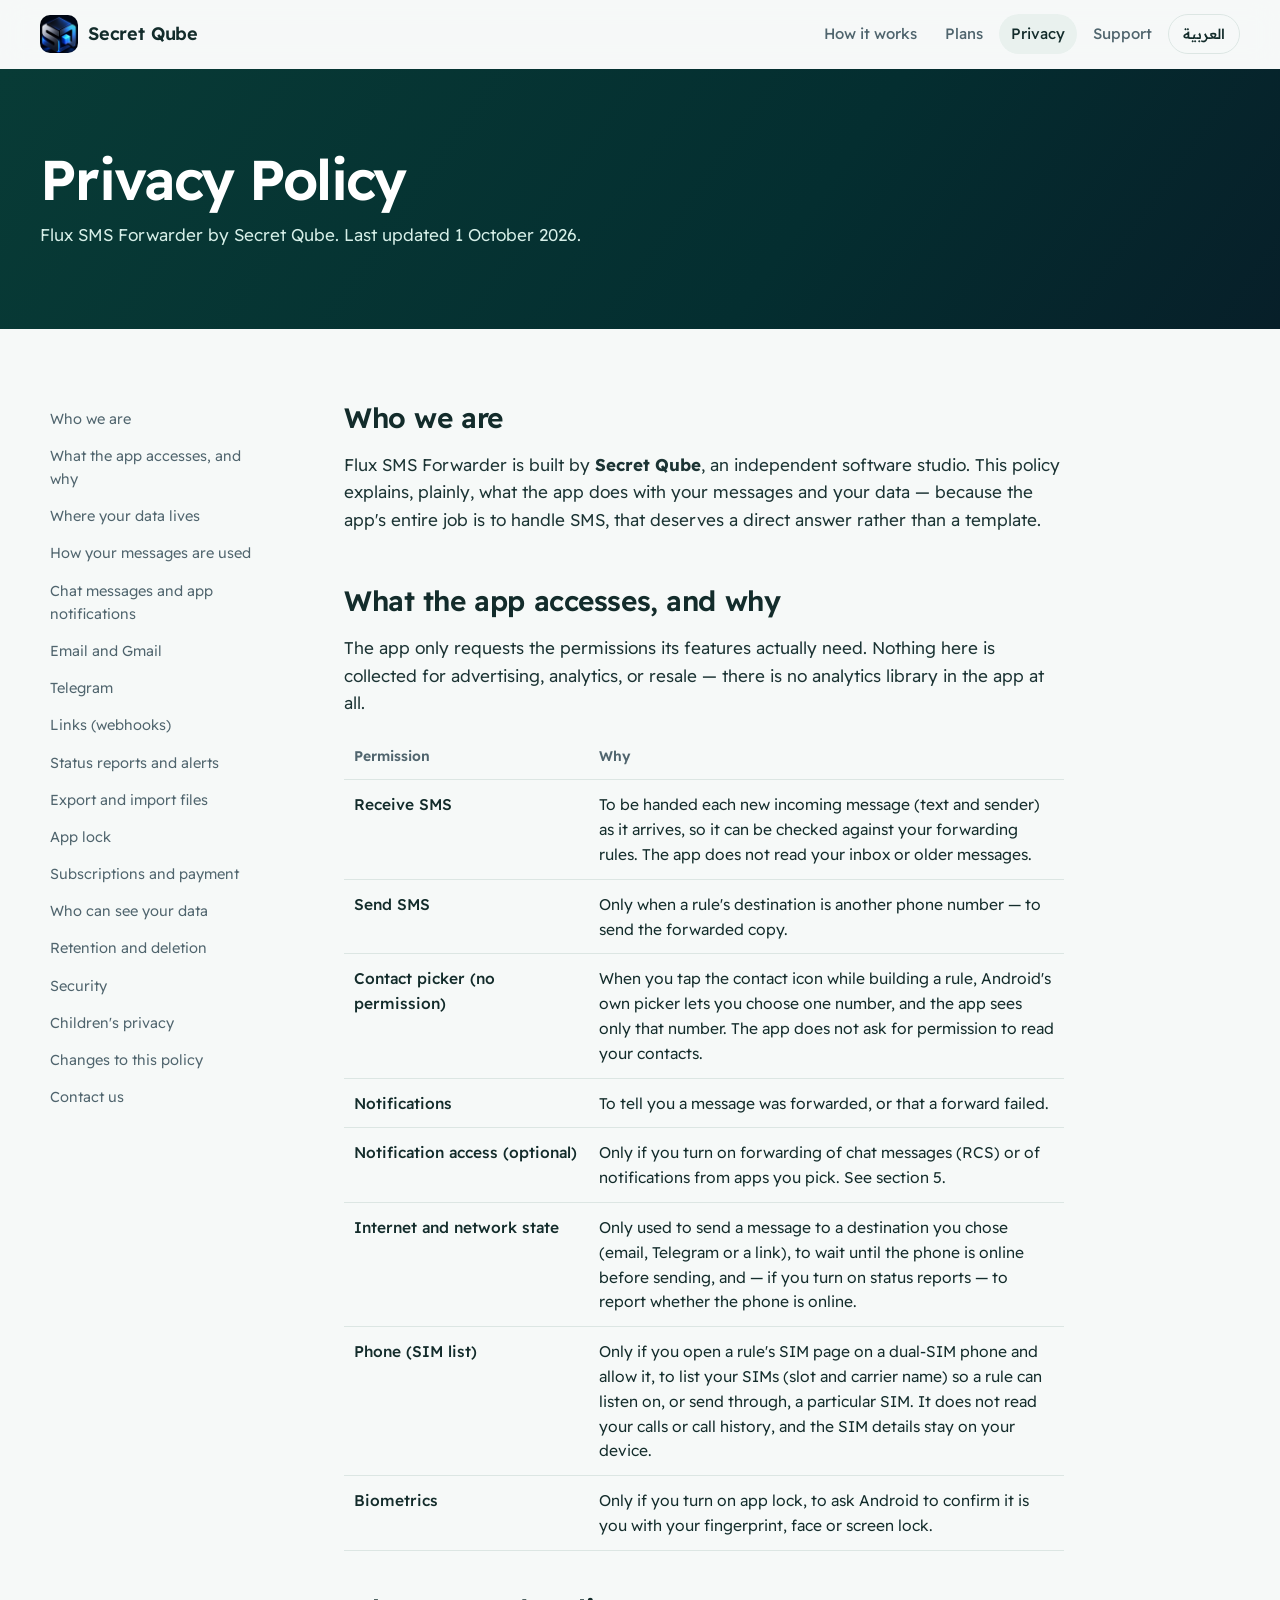
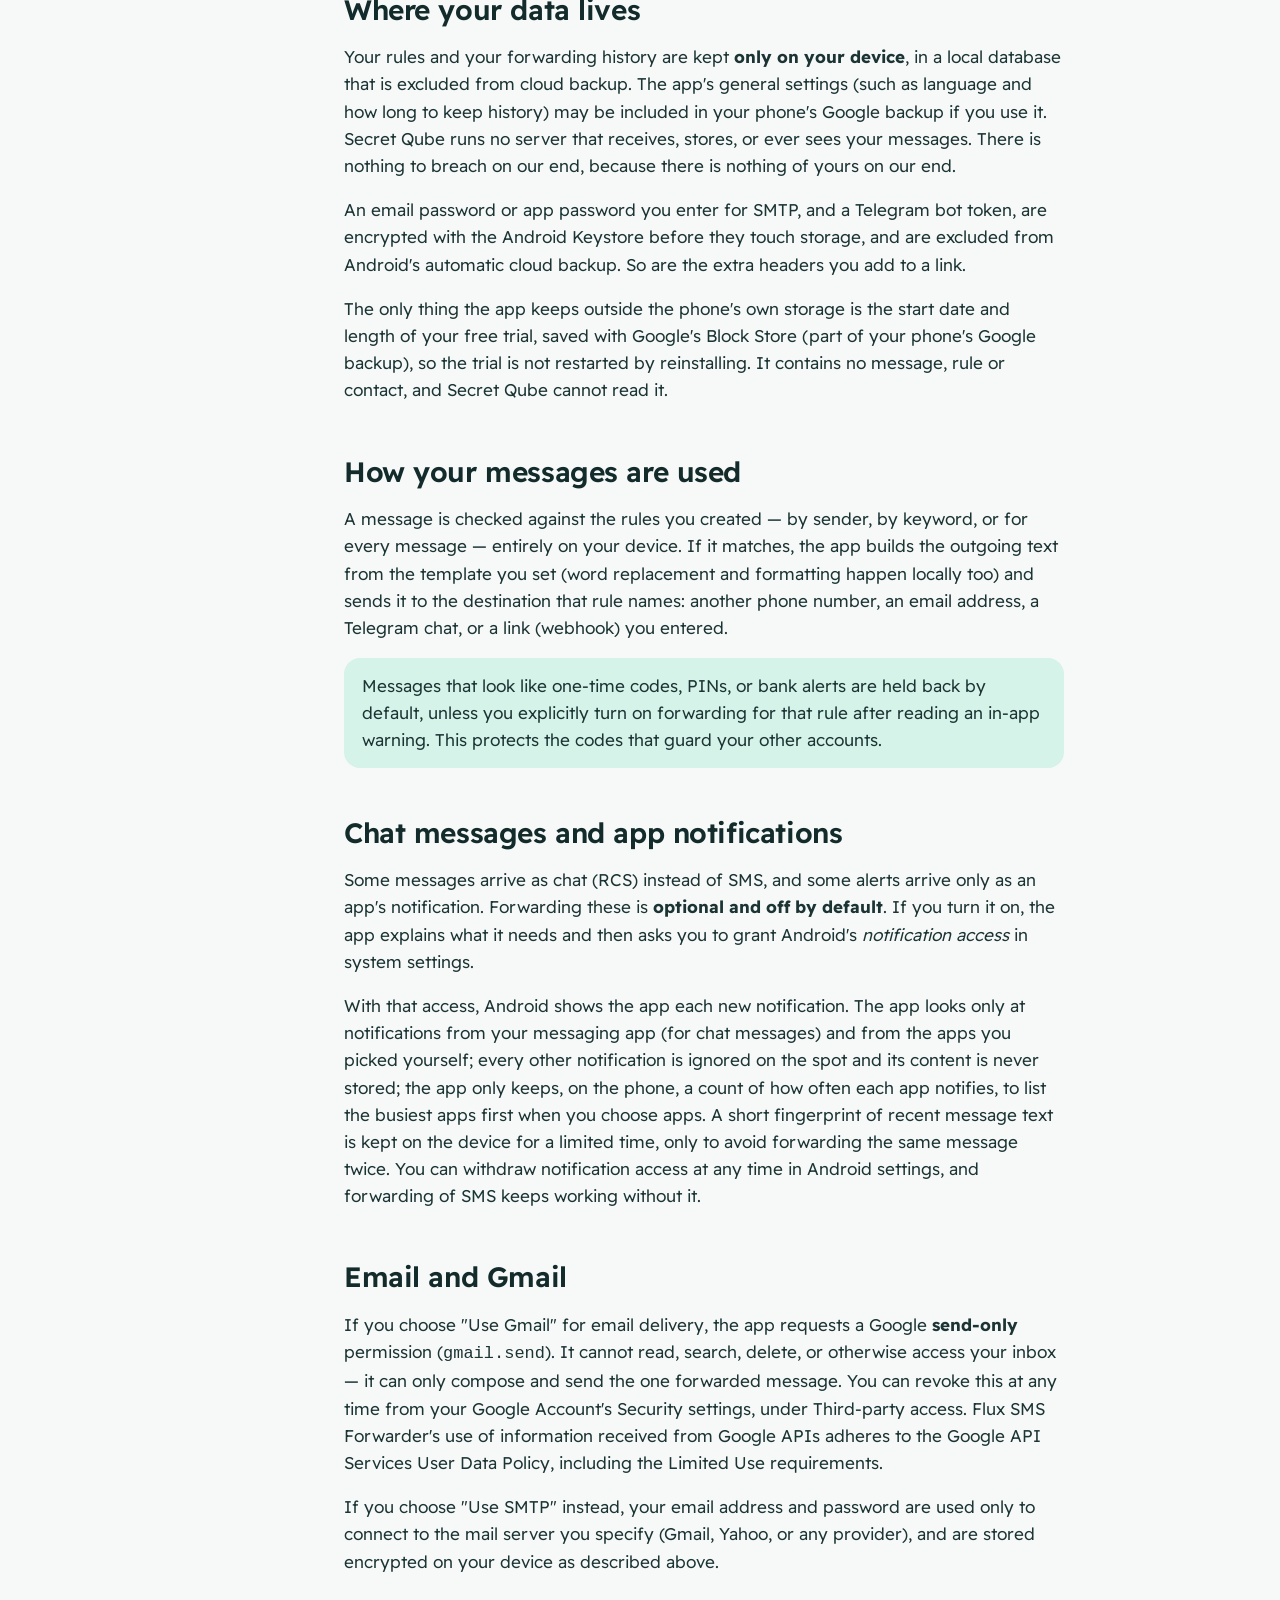
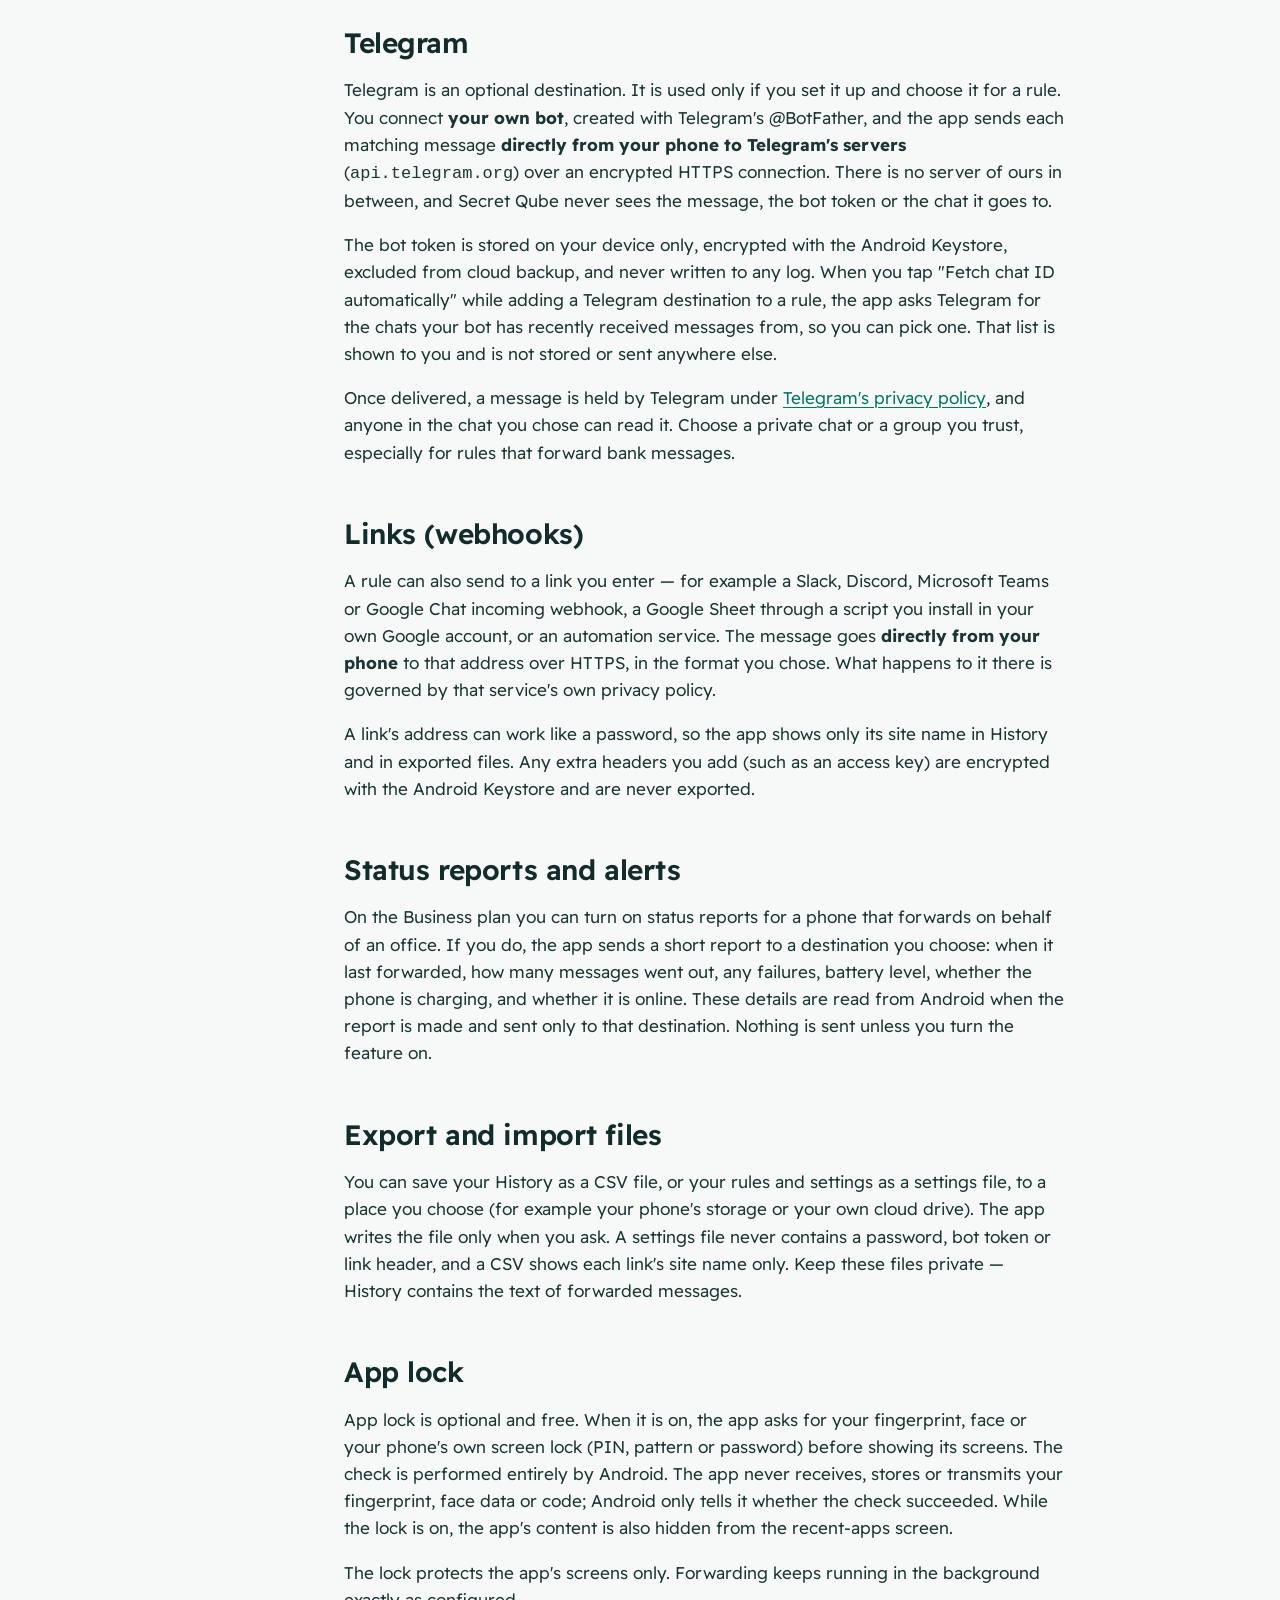
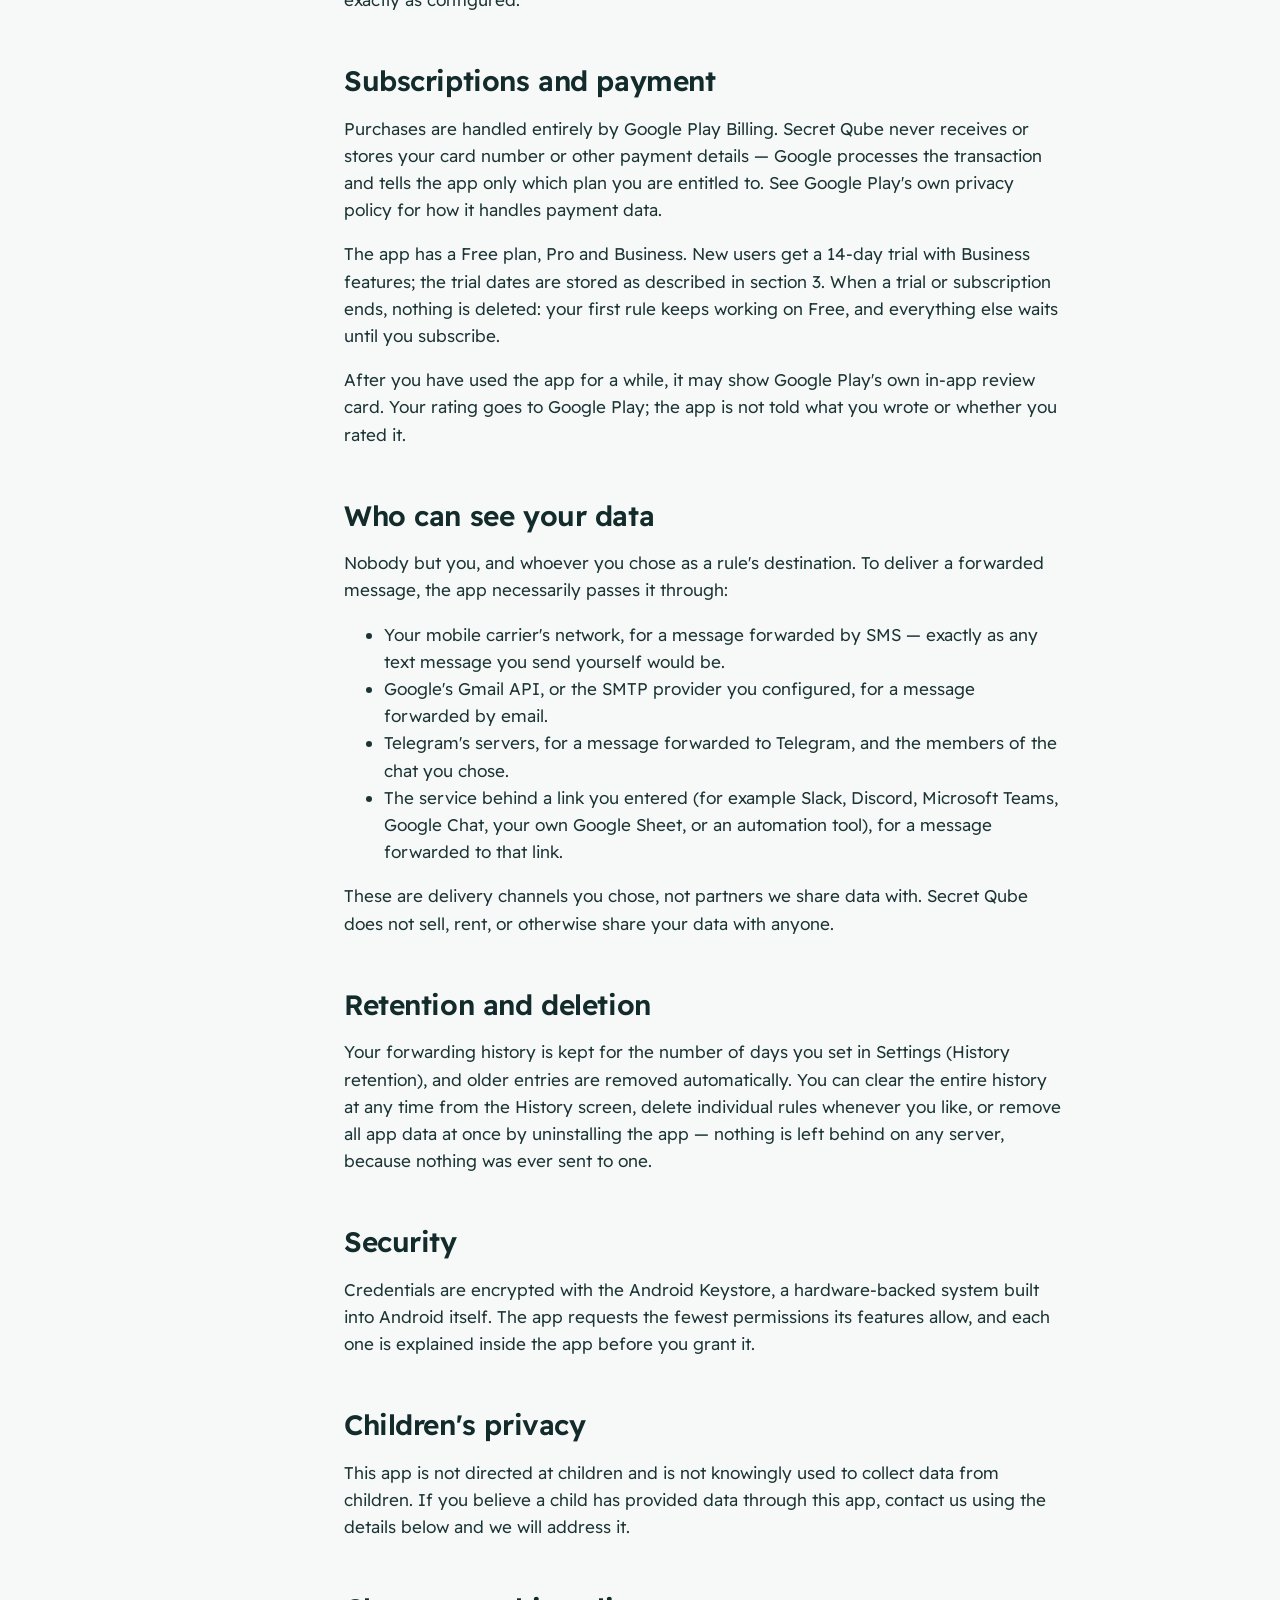
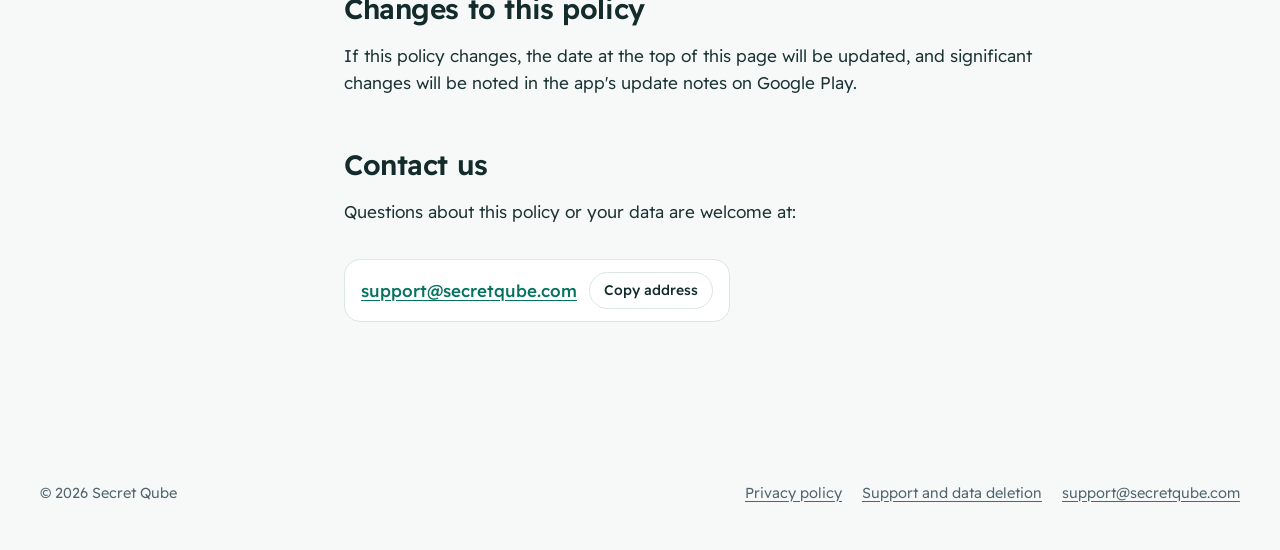
==== commit fc3058f2: "2nd update app name" ====
--- a/privacy.html
+++ b/privacy.html
@@ -3,14 +3,14 @@
 <head>
 <meta charset="utf-8">
 <meta name="viewport" content="width=device-width,initial-scale=1">
-<title>Privacy Policy, Flux: SMS Forwarder by Secret Qube</title>
-<meta name="description" content="Privacy policy for Flux: SMS Forwarder by Secret Qube: what the app accesses, where your data stays, and how to delete it.">
+<title>Privacy Policy, Flux SMS Forwarder by Secret Qube</title>
+<meta name="description" content="Privacy policy for Flux SMS Forwarder by Secret Qube: what the app accesses, where your data stays, and how to delete it.">
 <meta name="theme-color" content="#024E55">
 <link rel="canonical" href="https://secretqube.com/privacy.html">
 <link rel="icon" type="image/png" sizes="32x32" href="assets/favicon-32.png">
 <link rel="apple-touch-icon" href="assets/apple-touch-icon.png">
 <meta property="og:type" content="website">
-<meta property="og:title" content="Flux: SMS Forwarder by Secret Qube">
+<meta property="og:title" content="Flux SMS Forwarder by Secret Qube">
 <meta property="og:description" content="Forward SMS & RCS to email, Telegram, Slack, Google Sheets or another phone, by your rules.">
 <meta property="og:image" content="https://secretqube.com/assets/og.png">
 <meta property="og:url" content="https://secretqube.com/privacy.html">
@@ -37,7 +37,7 @@
 <main>
 <section class="doc-hero"><div class="wrap">
   <h1><span lang="ar">سياسة الخصوصية</span><span lang="en">Privacy Policy</span></h1>
-  <p><span lang="ar">تطبيق Flux من Secret Qube. آخر تحديث: 1&nbsp;أكتوبر&nbsp;2026.</span><span lang="en">Flux: SMS Forwarder by Secret Qube. Last updated 1 October 2026.</span></p>
+  <p><span lang="ar">تطبيق Flux SMS Forwarder من Secret Qube. آخر تحديث: 1&nbsp;أكتوبر&nbsp;2026.</span><span lang="en">Flux SMS Forwarder by Secret Qube. Last updated 1 October 2026.</span></p>
 </div></section>
 <div class="wrap doc">
   <nav class="toc" aria-label="Contents"><ol>
@@ -63,8 +63,8 @@
   <article class="prose">
     <section id="s1">
       <h2><span lang="ar">من نحن</span><span lang="en">Who we are</span></h2>
-      <div lang="ar"><p>تطبيق Flux من إنتاج <strong>Secret Qube</strong>، استوديو برمجيات مستقل. توضّح هذه السياسة بصراحة ما يفعله التطبيق برسائلك وبياناتك — لأن عمل التطبيق بأكمله هو التعامل مع رسائلك، فهذا يستحق إجابة مباشرة لا نصاً جاهزاً.</p></div>
-      <div lang="en"><p>Flux is built by <strong>Secret Qube</strong>, an independent software studio. This policy explains, plainly, what the app does with your messages and your data — because the app's entire job is to handle SMS, that deserves a direct answer rather than a template.</p></div>
+      <div lang="ar"><p>تطبيق Flux SMS Forwarder من إنتاج <strong>Secret Qube</strong>، استوديو برمجيات مستقل. توضّح هذه السياسة بصراحة ما يفعله التطبيق برسائلك وبياناتك — لأن عمل التطبيق بأكمله هو التعامل مع رسائلك، فهذا يستحق إجابة مباشرة لا نصاً جاهزاً.</p></div>
+      <div lang="en"><p>Flux SMS Forwarder is built by <strong>Secret Qube</strong>, an independent software studio. This policy explains, plainly, what the app does with your messages and your data — because the app's entire job is to handle SMS, that deserves a direct answer rather than a template.</p></div>
     </section>
     <section id="s2">
       <h2><span lang="ar">ما الذي يصل إليه التطبيق ولماذا</span><span lang="en">What the app accesses, and why</span></h2>
@@ -124,7 +124,7 @@
       <h2><span lang="ar">البريد الإلكتروني و Gmail</span><span lang="en">Email and Gmail</span></h2>
       <div lang="ar"><p>إذا اخترت «استخدام Gmail» لإرسال البريد، يطلب التطبيق من جوجل صلاحية <strong>إرسال فقط</strong> (<code>gmail.send</code>). لا يمكنه قراءة صندوق بريدك أو البحث فيه أو حذف شيء منه أو الوصول إليه بأي شكل آخر — يمكنه فقط تأليف وإرسال تلك الرسالة المحوّلة الواحدة. يمكنك إلغاء هذه الصلاحية في أي وقت من إعدادات الأمان في حساب Google، تحت «وصول تطبيقات الطرف الثالث». ويلتزم استخدام التطبيق للمعلومات التي يتلقاها من واجهات Google البرمجية بسياسة بيانات مستخدمي خدمات Google API، بما فيها متطلبات الاستخدام المحدود (Limited Use).</p>
     <p>إذا اخترت «استخدام SMTP» بدلاً من ذلك، يُستخدم بريدك وكلمة مرورك فقط للاتصال بخادم البريد الذي تحدّده (Gmail أو Yahoo أو أي مزوّد آخر)، ويُخزَّنان مشفّرين على جهازك كما ذُكر أعلاه.</p></div>
-      <div lang="en"><p>If you choose "Use Gmail" for email delivery, the app requests a Google <strong>send-only</strong> permission (<code>gmail.send</code>). It cannot read, search, delete, or otherwise access your inbox — it can only compose and send the one forwarded message. You can revoke this at any time from your Google Account's Security settings, under Third-party access. Flux's use of information received from Google APIs adheres to the Google API Services User Data Policy, including the Limited Use requirements.</p>
+      <div lang="en"><p>If you choose "Use Gmail" for email delivery, the app requests a Google <strong>send-only</strong> permission (<code>gmail.send</code>). It cannot read, search, delete, or otherwise access your inbox — it can only compose and send the one forwarded message. You can revoke this at any time from your Google Account's Security settings, under Third-party access. Flux SMS Forwarder's use of information received from Google APIs adheres to the Google API Services User Data Policy, including the Limited Use requirements.</p>
     <p>If you choose "Use SMTP" instead, your email address and password are used only to connect to the mail server you specify (Gmail, Yahoo, or any provider), and are stored encrypted on your device as described above.</p></div>
     </section>
     <section id="s7">
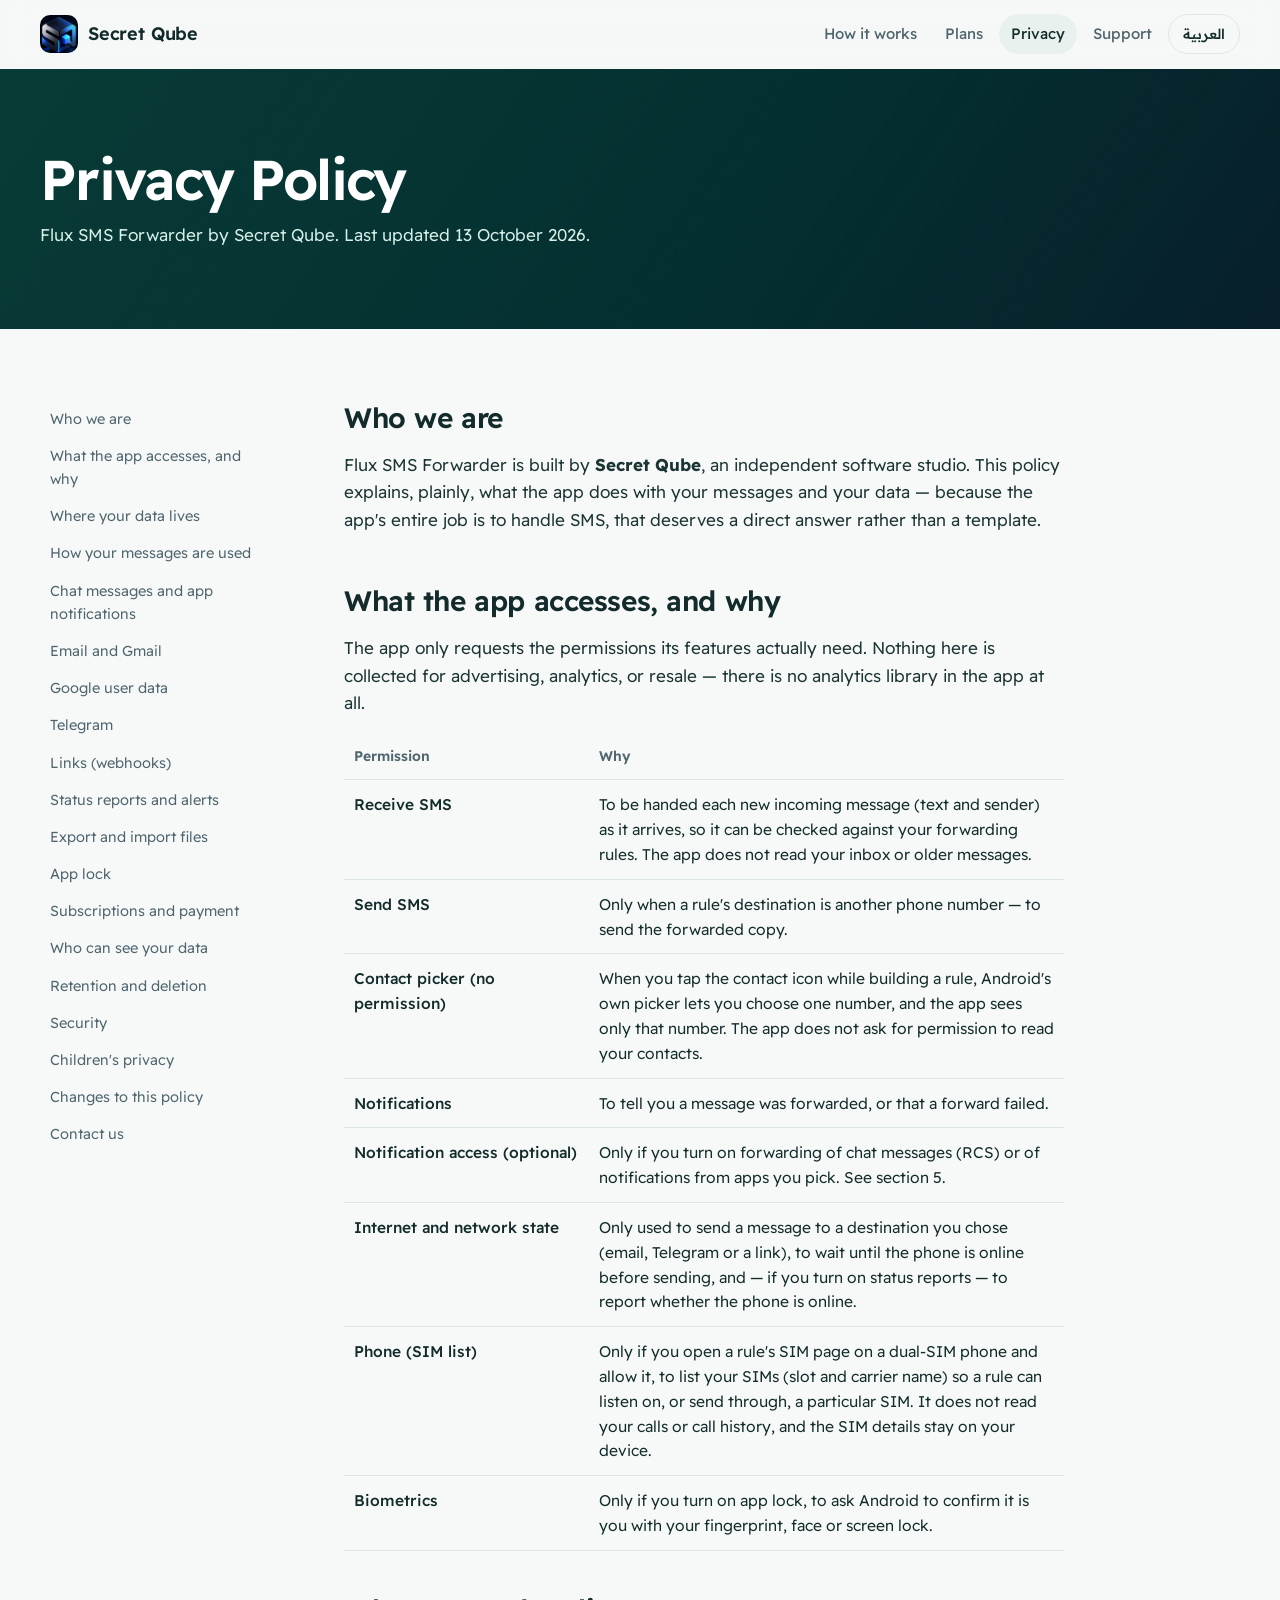
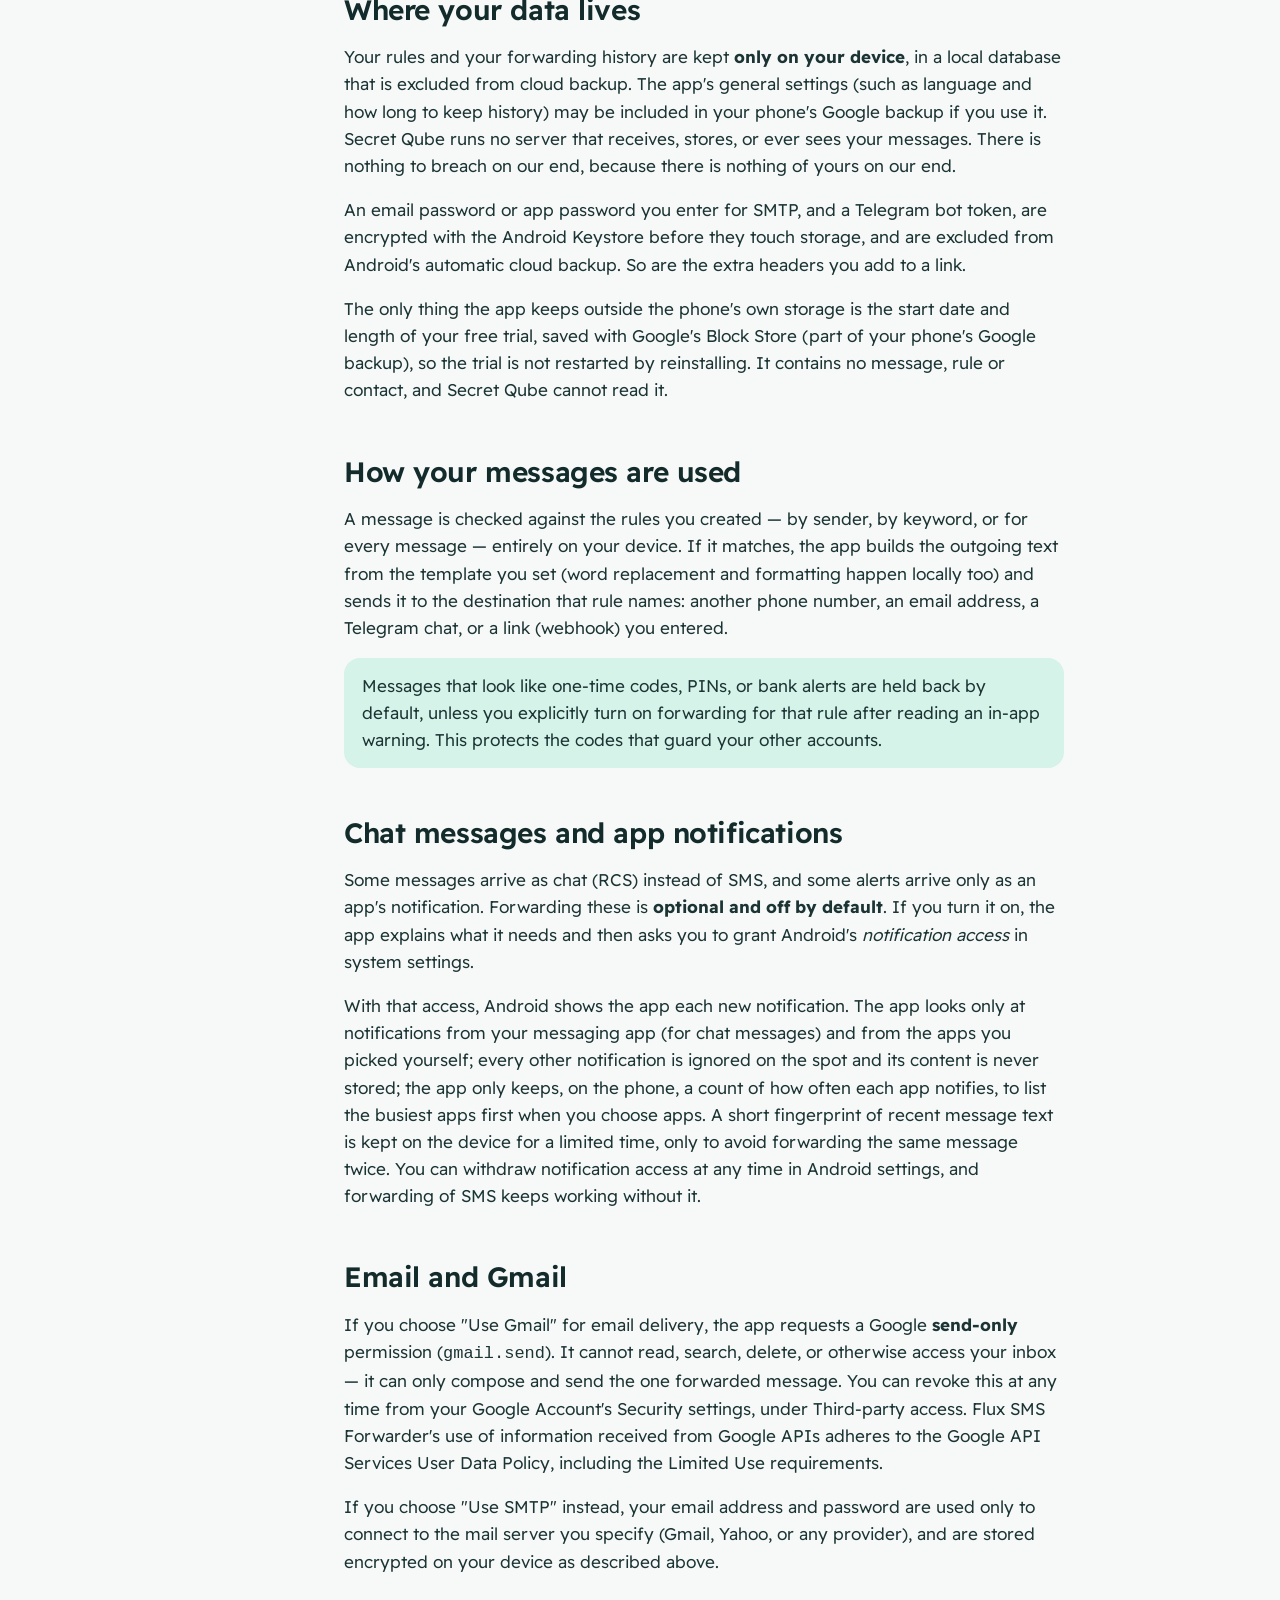
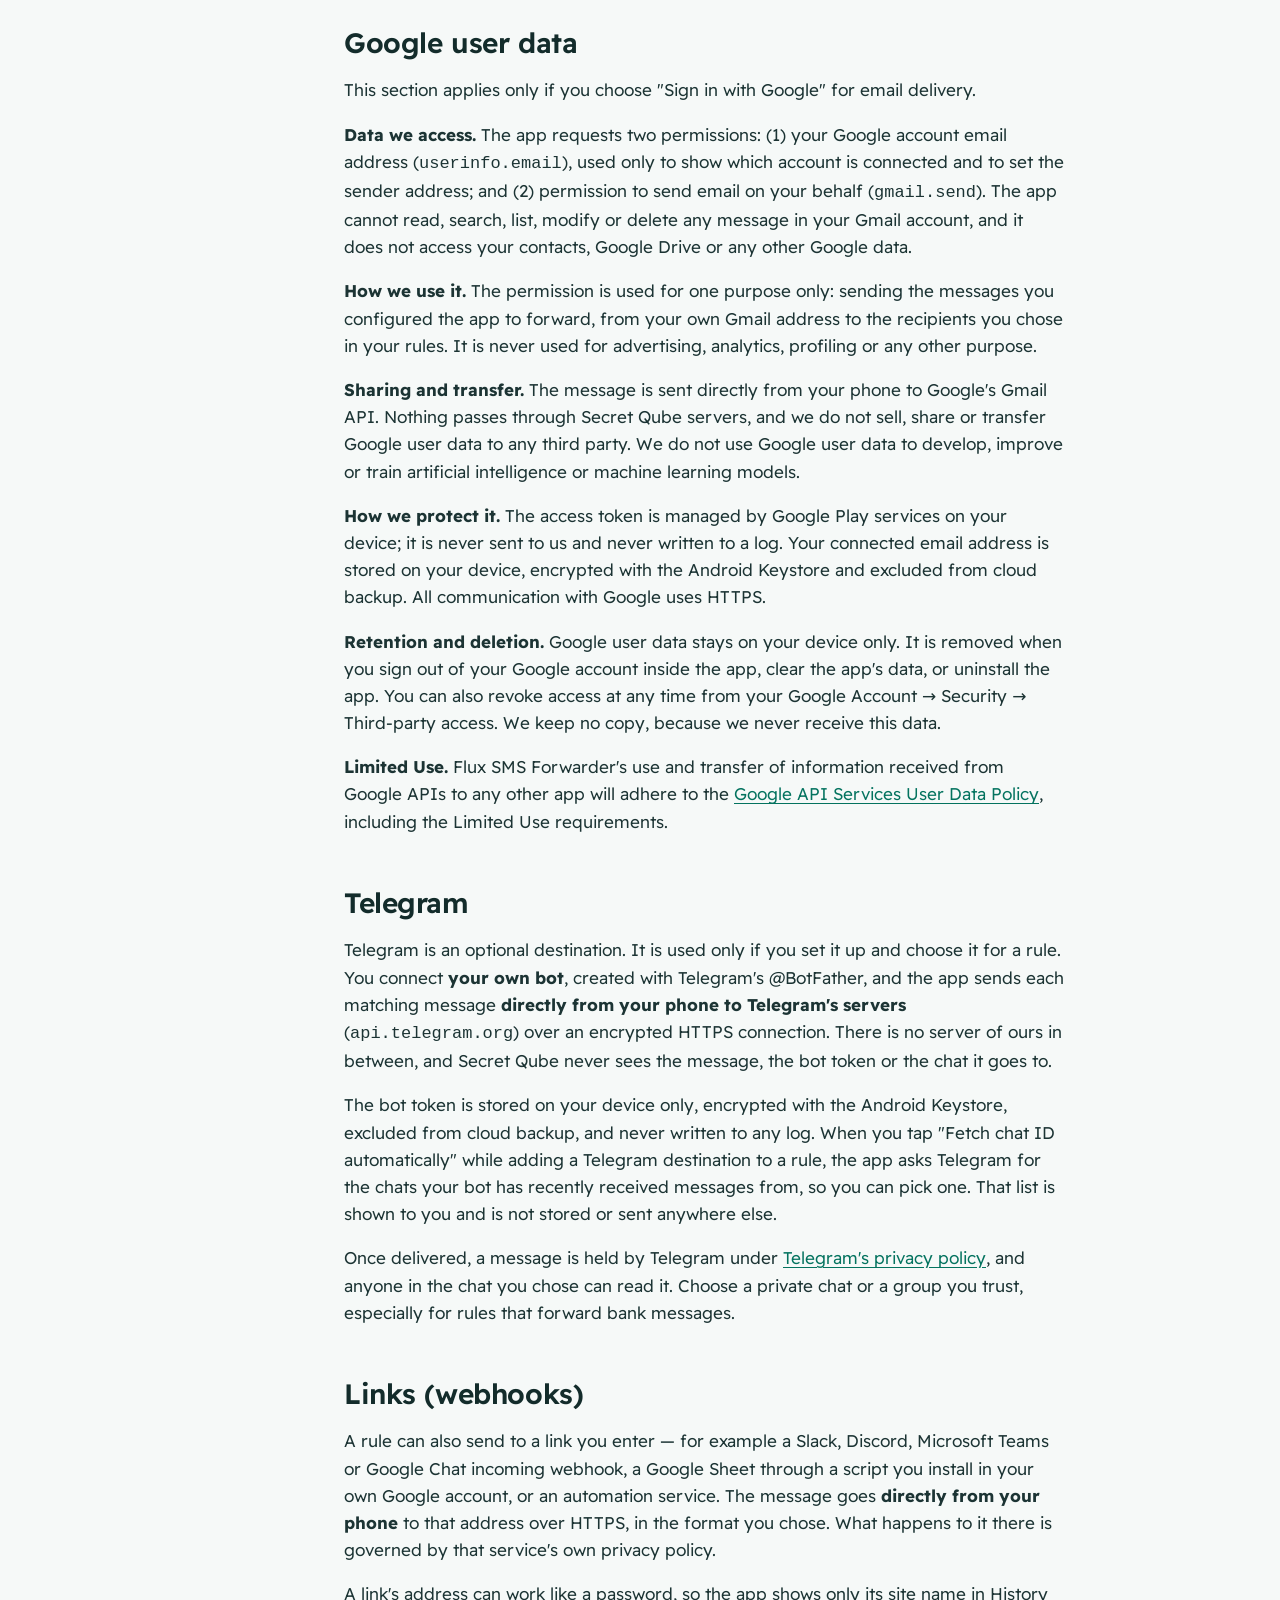
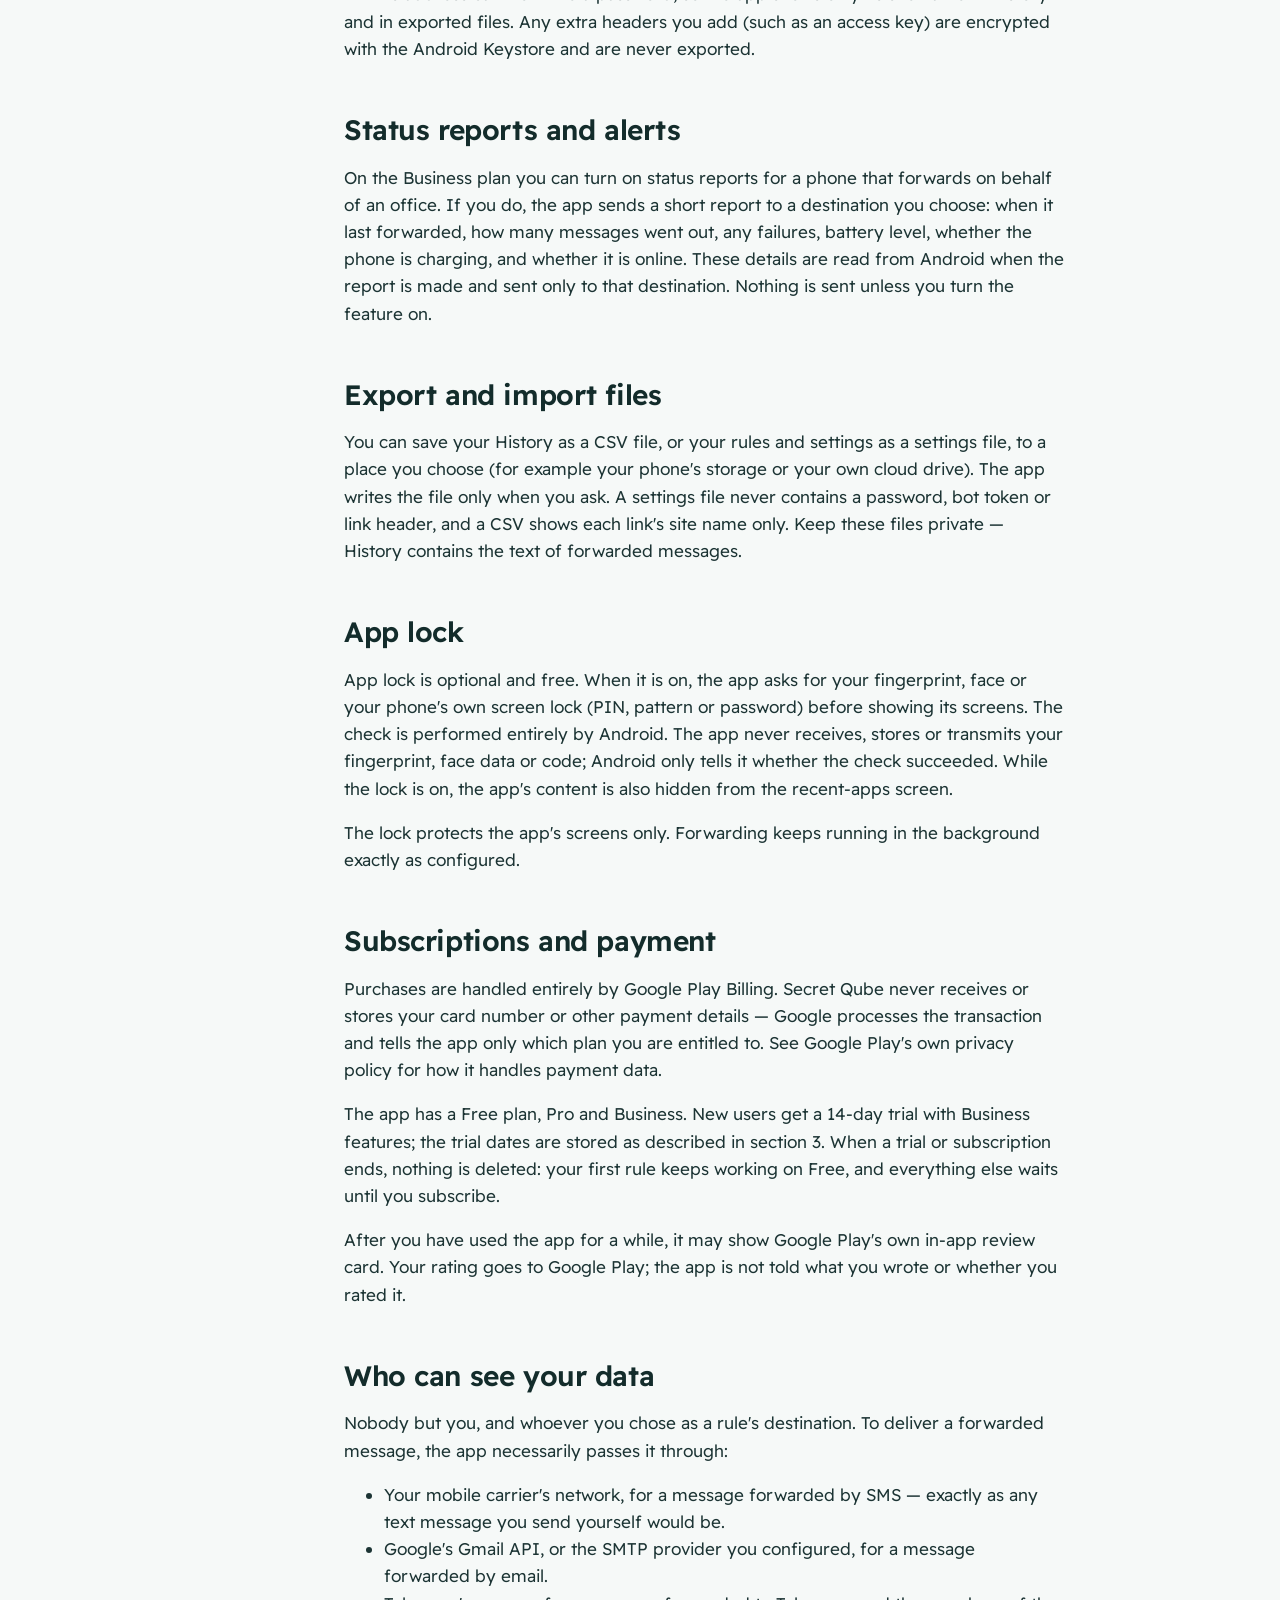
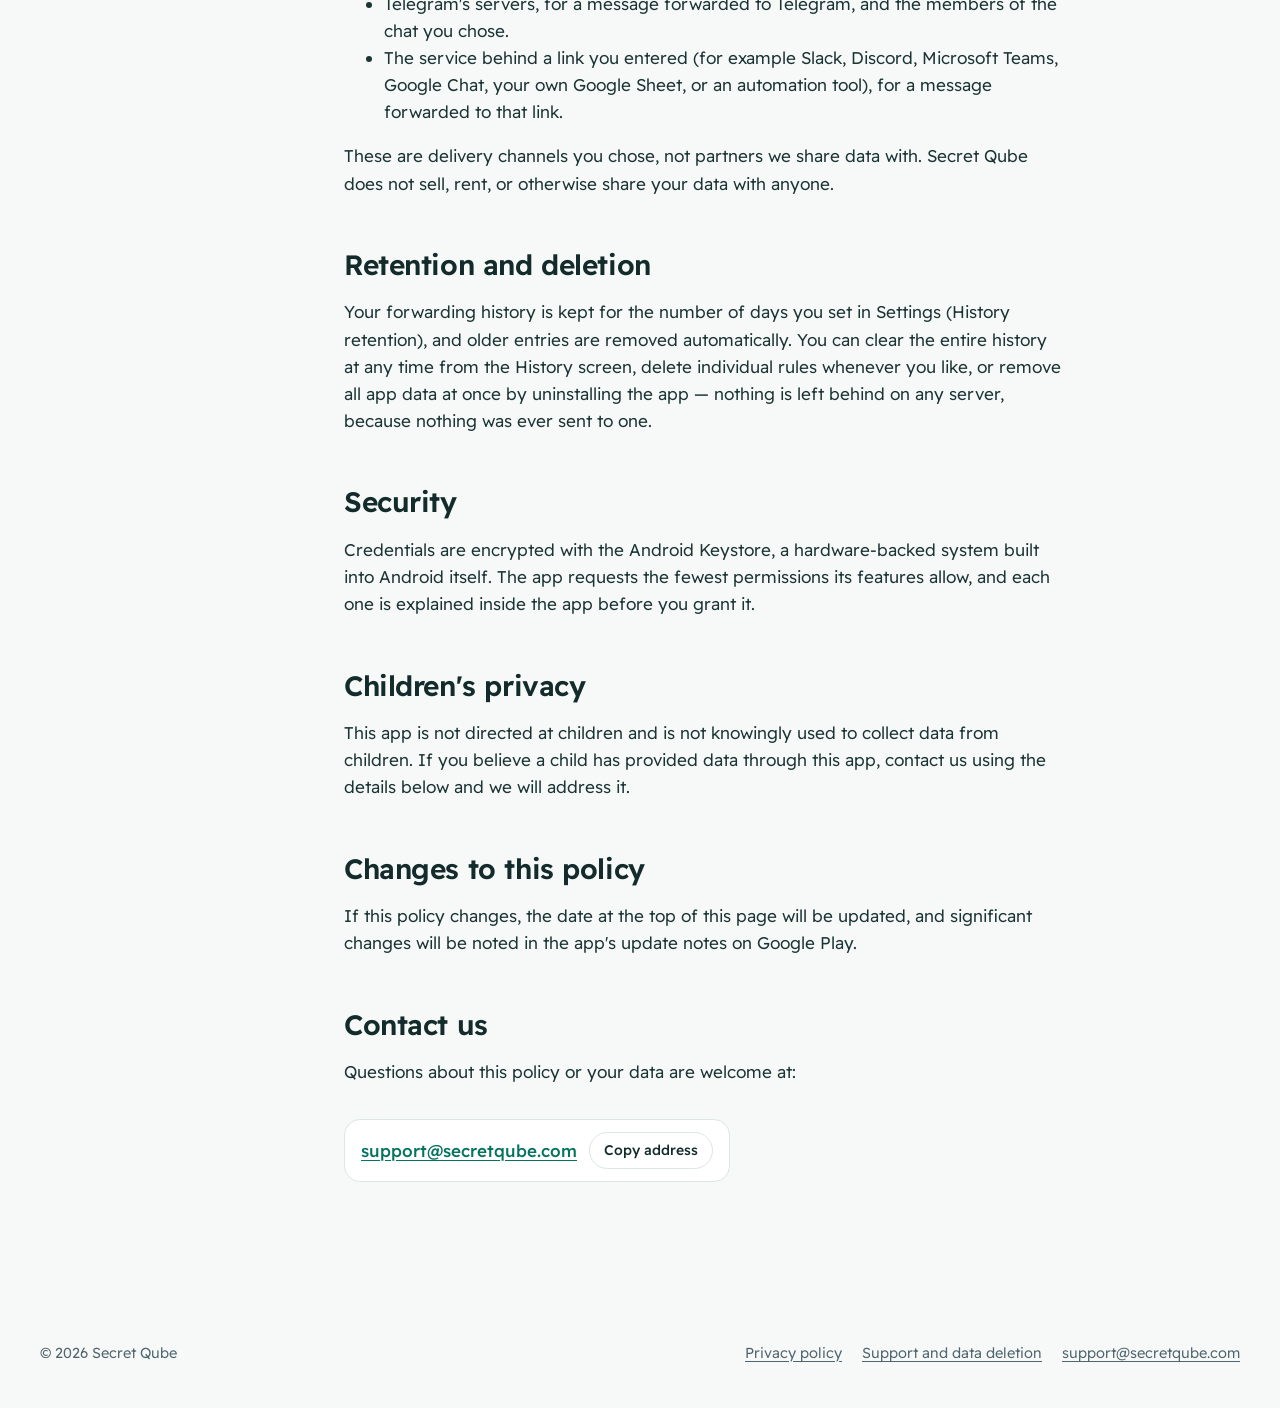
==== commit 8eaace40: "UPDATE privacy.html" ====
--- a/privacy.html
+++ b/privacy.html
@@ -37,7 +37,7 @@
 <main>
 <section class="doc-hero"><div class="wrap">
   <h1><span lang="ar">سياسة الخصوصية</span><span lang="en">Privacy Policy</span></h1>
-  <p><span lang="ar">تطبيق Flux SMS Forwarder من Secret Qube. آخر تحديث: 1&nbsp;أكتوبر&nbsp;2026.</span><span lang="en">Flux SMS Forwarder by Secret Qube. Last updated 1 October 2026.</span></p>
+  <p><span lang="ar">تطبيق Flux SMS Forwarder من Secret Qube. آخر تحديث: 13&nbsp;أكتوبر&nbsp;2026.</span><span lang="en">Flux SMS Forwarder by Secret Qube. Last updated 13 October 2026.</span></p>
 </div></section>
 <div class="wrap doc">
   <nav class="toc" aria-label="Contents"><ol>
@@ -47,6 +47,7 @@
       <li><a href="#s4"><span lang="ar">كيف تُستخدم رسائلك</span><span lang="en">How your messages are used</span></a></li>
       <li><a href="#s5"><span lang="ar">رسائل الدردشة وإشعارات التطبيقات</span><span lang="en">Chat messages and app notifications</span></a></li>
       <li><a href="#s6"><span lang="ar">البريد الإلكتروني و Gmail</span><span lang="en">Email and Gmail</span></a></li>
+      <li><a href="#s6g"><span lang="ar">بيانات مستخدم Google</span><span lang="en">Google user data</span></a></li>
       <li><a href="#s7"><span lang="ar">تيليجرام</span><span lang="en">Telegram</span></a></li>
       <li><a href="#s8"><span lang="ar">الروابط (Webhooks)</span><span lang="en">Links (webhooks)</span></a></li>
       <li><a href="#s9"><span lang="ar">تقارير الحالة والتنبيهات</span><span lang="en">Status reports and alerts</span></a></li>
@@ -127,6 +128,23 @@
       <div lang="en"><p>If you choose "Use Gmail" for email delivery, the app requests a Google <strong>send-only</strong> permission (<code>gmail.send</code>). It cannot read, search, delete, or otherwise access your inbox — it can only compose and send the one forwarded message. You can revoke this at any time from your Google Account's Security settings, under Third-party access. Flux SMS Forwarder's use of information received from Google APIs adheres to the Google API Services User Data Policy, including the Limited Use requirements.</p>
     <p>If you choose "Use SMTP" instead, your email address and password are used only to connect to the mail server you specify (Gmail, Yahoo, or any provider), and are stored encrypted on your device as described above.</p></div>
     </section>
+    <section id="s6g">
+      <h2><span lang="ar">بيانات مستخدم Google</span><span lang="en">Google user data</span></h2>
+      <div lang="ar"><p>ينطبق هذا القسم فقط إذا اخترت «تسجيل الدخول بحساب Google» لإرسال البريد.</p>
+    <p><strong>البيانات التي نصل إليها.</strong> يطلب التطبيق صلاحيتين: (1) عنوان بريد حسابك في Google (<code>userinfo.email</code>) لعرض الحساب المتصل وتحديد عنوان المرسِل فقط؛ (2) صلاحية إرسال البريد نيابةً عنك (<code>gmail.send</code>). لا يستطيع التطبيق قراءة أي رسالة في Gmail أو البحث فيها أو عرضها أو تعديلها أو حذفها، ولا يصل إلى جهات الاتصال أو Google Drive أو أي بيانات Google أخرى.</p>
+    <p><strong>كيف نستخدمها.</strong> تُستخدم الصلاحية لغرض واحد: إرسال الرسائل التي ضبطت التطبيق على تحويلها، من بريدك أنت إلى المستلمين الذين حددتهم في قواعدك. لا تُستخدم للإعلانات أو التحليل أو بناء ملفات تعريف أو أي غرض آخر.</p>
+    <p><strong>المشاركة والنقل.</strong> تُرسل الرسالة مباشرةً من جوالك إلى واجهة Gmail من Google. لا يمر شيء عبر خوادم Secret Qube، ولا نبيع بيانات مستخدم Google ولا نشاركها ولا ننقلها إلى أي طرف ثالث. ولا نستخدمها لتطوير أو تحسين أو تدريب نماذج الذكاء الاصطناعي أو التعلم الآلي.</p>
+    <p><strong>كيف نحميها.</strong> رمز الوصول تديره خدمات Google Play على جهازك ولا يصلنا ولا يُكتب في أي سجل. عنوان بريدك المتصل مخزّن على جهازك مشفّراً عبر Android Keystore ومستثنى من النسخ الاحتياطي السحابي. كل اتصال مع Google يتم عبر HTTPS.</p>
+    <p><strong>الاحتفاظ والحذف.</strong> تبقى بيانات Google على جهازك فقط، وتُزال عند تسجيل الخروج من حساب Google داخل التطبيق، أو مسح بيانات التطبيق، أو حذفه. ويمكنك سحب الصلاحية في أي وقت من حساب Google ← الأمان ← وصول تطبيقات الطرف الثالث. لا نحتفظ بأي نسخة لأننا لا نستقبل هذه البيانات أصلاً.</p>
+    <p><strong>الاستخدام المحدود.</strong> يلتزم استخدام Flux SMS Forwarder للمعلومات الواردة من Google APIs ونقلها إلى أي تطبيق آخر بـ <a href="https://developers.google.com/terms/api-services-user-data-policy" rel="noopener">سياسة بيانات مستخدمي خدمات Google API</a>، بما فيها متطلبات الاستخدام المحدود (Limited Use).</p></div>
+      <div lang="en"><p>This section applies only if you choose "Sign in with Google" for email delivery.</p>
+    <p><strong>Data we access.</strong> The app requests two permissions: (1) your Google account email address (<code>userinfo.email</code>), used only to show which account is connected and to set the sender address; and (2) permission to send email on your behalf (<code>gmail.send</code>). The app cannot read, search, list, modify or delete any message in your Gmail account, and it does not access your contacts, Google Drive or any other Google data.</p>
+    <p><strong>How we use it.</strong> The permission is used for one purpose only: sending the messages you configured the app to forward, from your own Gmail address to the recipients you chose in your rules. It is never used for advertising, analytics, profiling or any other purpose.</p>
+    <p><strong>Sharing and transfer.</strong> The message is sent directly from your phone to Google's Gmail API. Nothing passes through Secret Qube servers, and we do not sell, share or transfer Google user data to any third party. We do not use Google user data to develop, improve or train artificial intelligence or machine learning models.</p>
+    <p><strong>How we protect it.</strong> The access token is managed by Google Play services on your device; it is never sent to us and never written to a log. Your connected email address is stored on your device, encrypted with the Android Keystore and excluded from cloud backup. All communication with Google uses HTTPS.</p>
+    <p><strong>Retention and deletion.</strong> Google user data stays on your device only. It is removed when you sign out of your Google account inside the app, clear the app's data, or uninstall the app. You can also revoke access at any time from your Google Account → Security → Third-party access. We keep no copy, because we never receive this data.</p>
+    <p><strong>Limited Use.</strong> Flux SMS Forwarder's use and transfer of information received from Google APIs to any other app will adhere to the <a href="https://developers.google.com/terms/api-services-user-data-policy" rel="noopener">Google API Services User Data Policy</a>, including the Limited Use requirements.</p></div>
+    </section>
     <section id="s7">
       <h2><span lang="ar">تيليجرام</span><span lang="en">Telegram</span></h2>
       <div lang="ar"><p>تيليجرام وجهة اختيارية، ولا تُستخدم إلا إذا أعددتها واخترتها لقاعدة ما. تربط <strong>البوت الخاص بك</strong> الذي تنشئه عبر ‎@BotFather في تيليجرام، ويُرسل التطبيق كل رسالة مطابقة <strong>مباشرةً من جوالك إلى خوادم تيليجرام</strong> (<code>api.telegram.org</code>) عبر اتصال HTTPS مشفّر. لا يوجد أي خادم تابع لنا في المنتصف، ولا تطّلع Secret Qube على الرسالة ولا على رمز البوت ولا على المحادثة التي تُرسل إليها.</p>
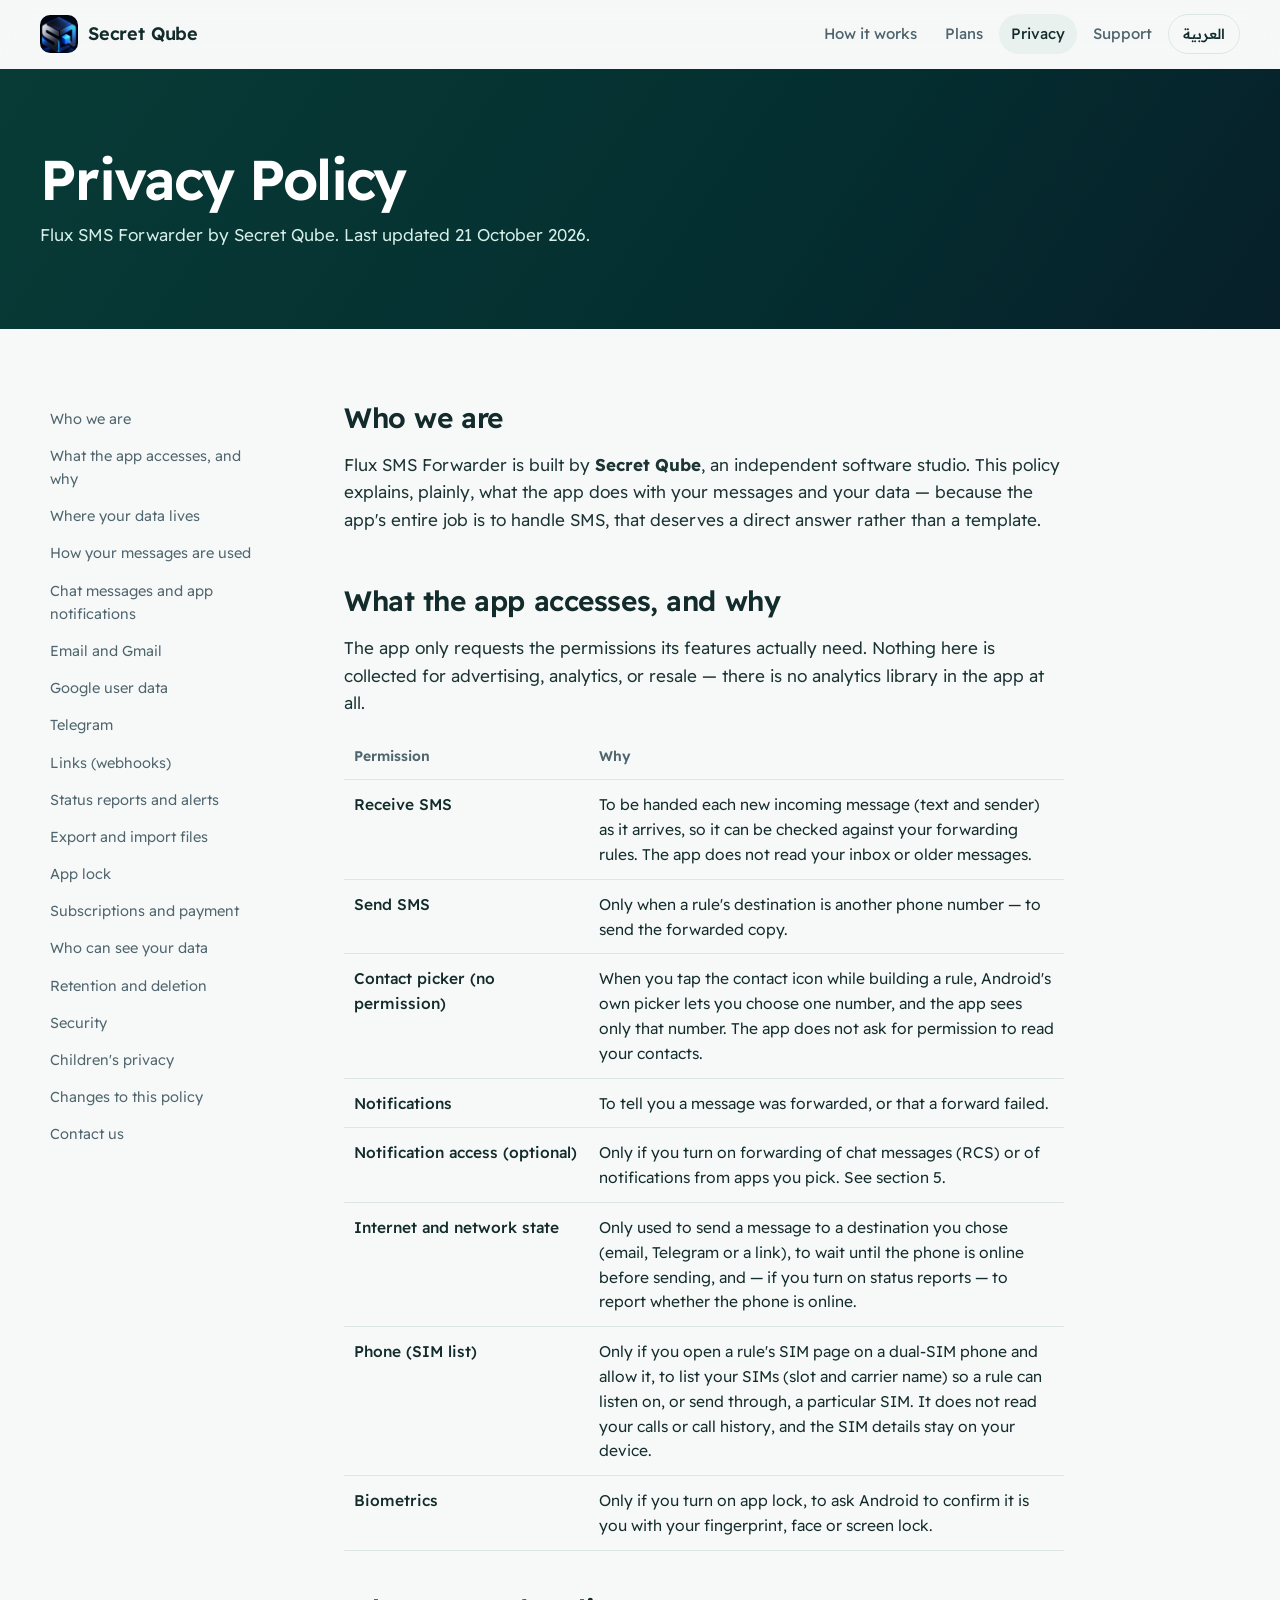
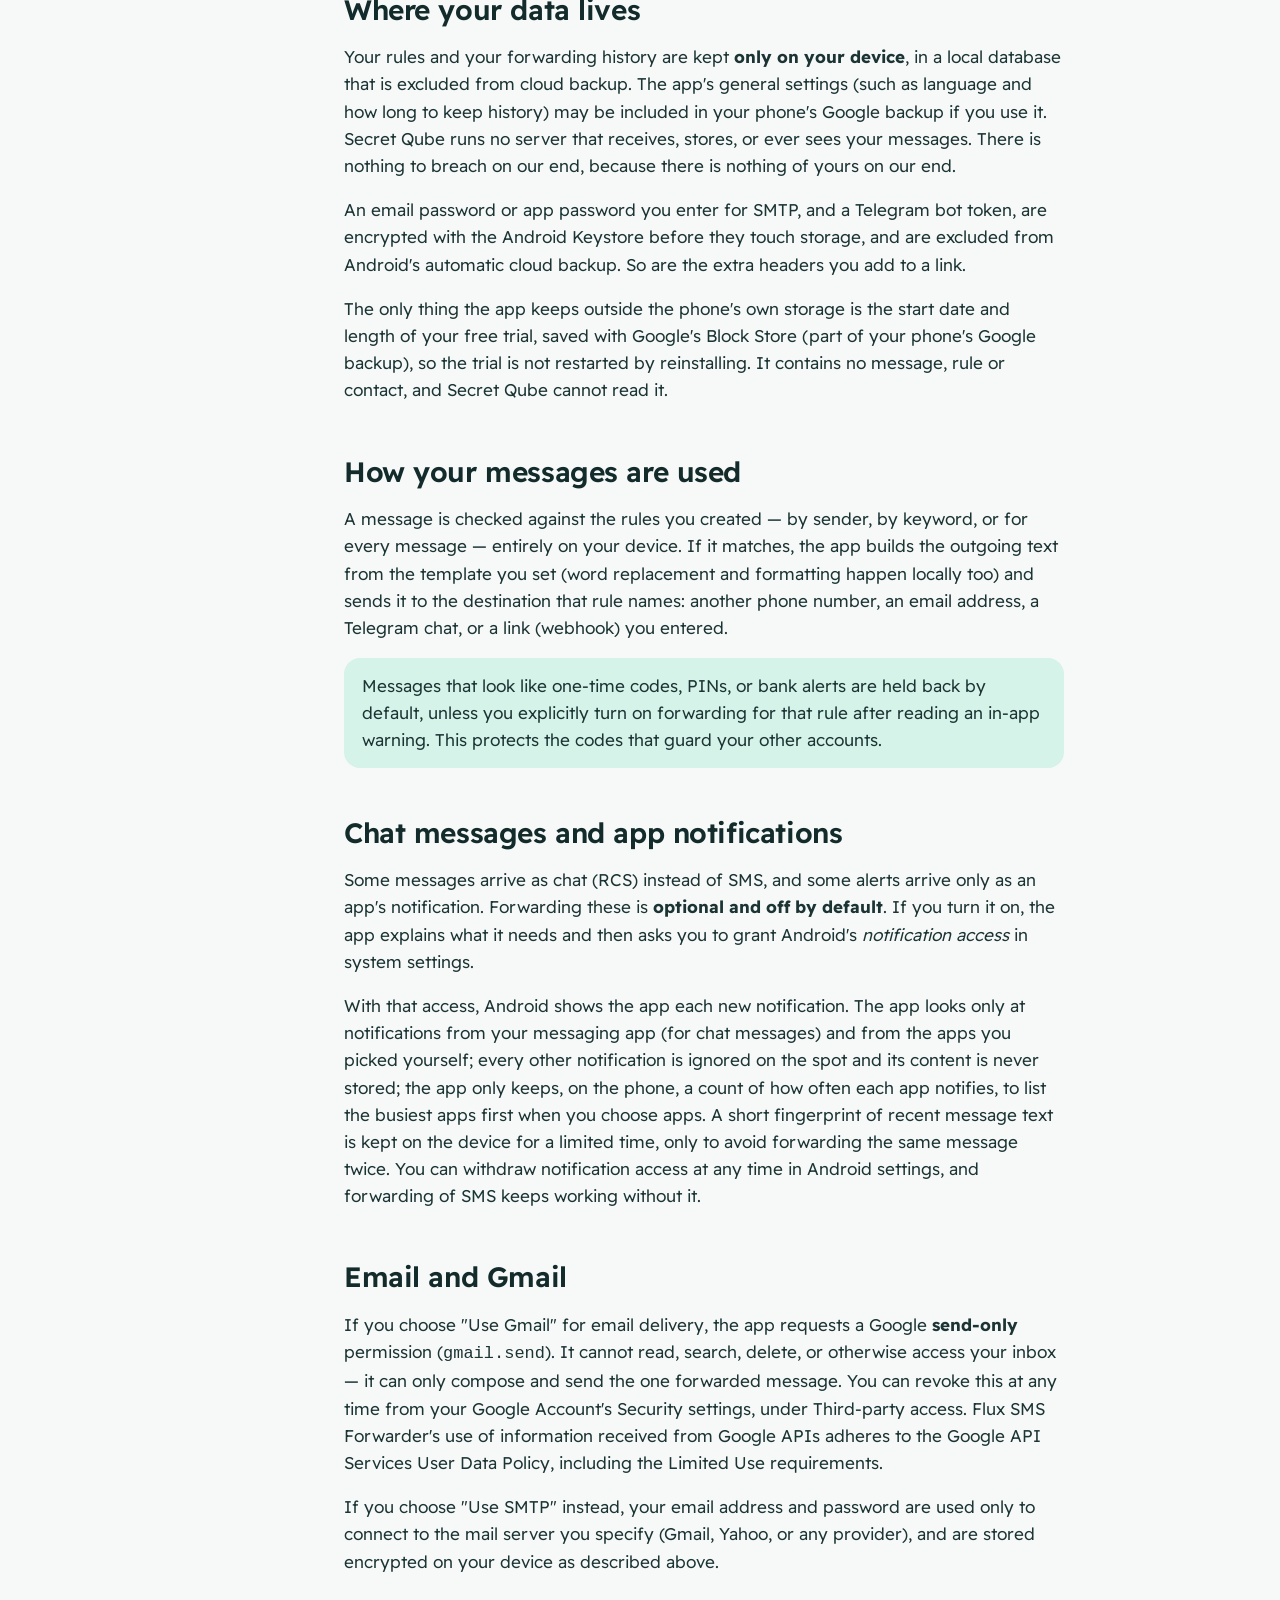
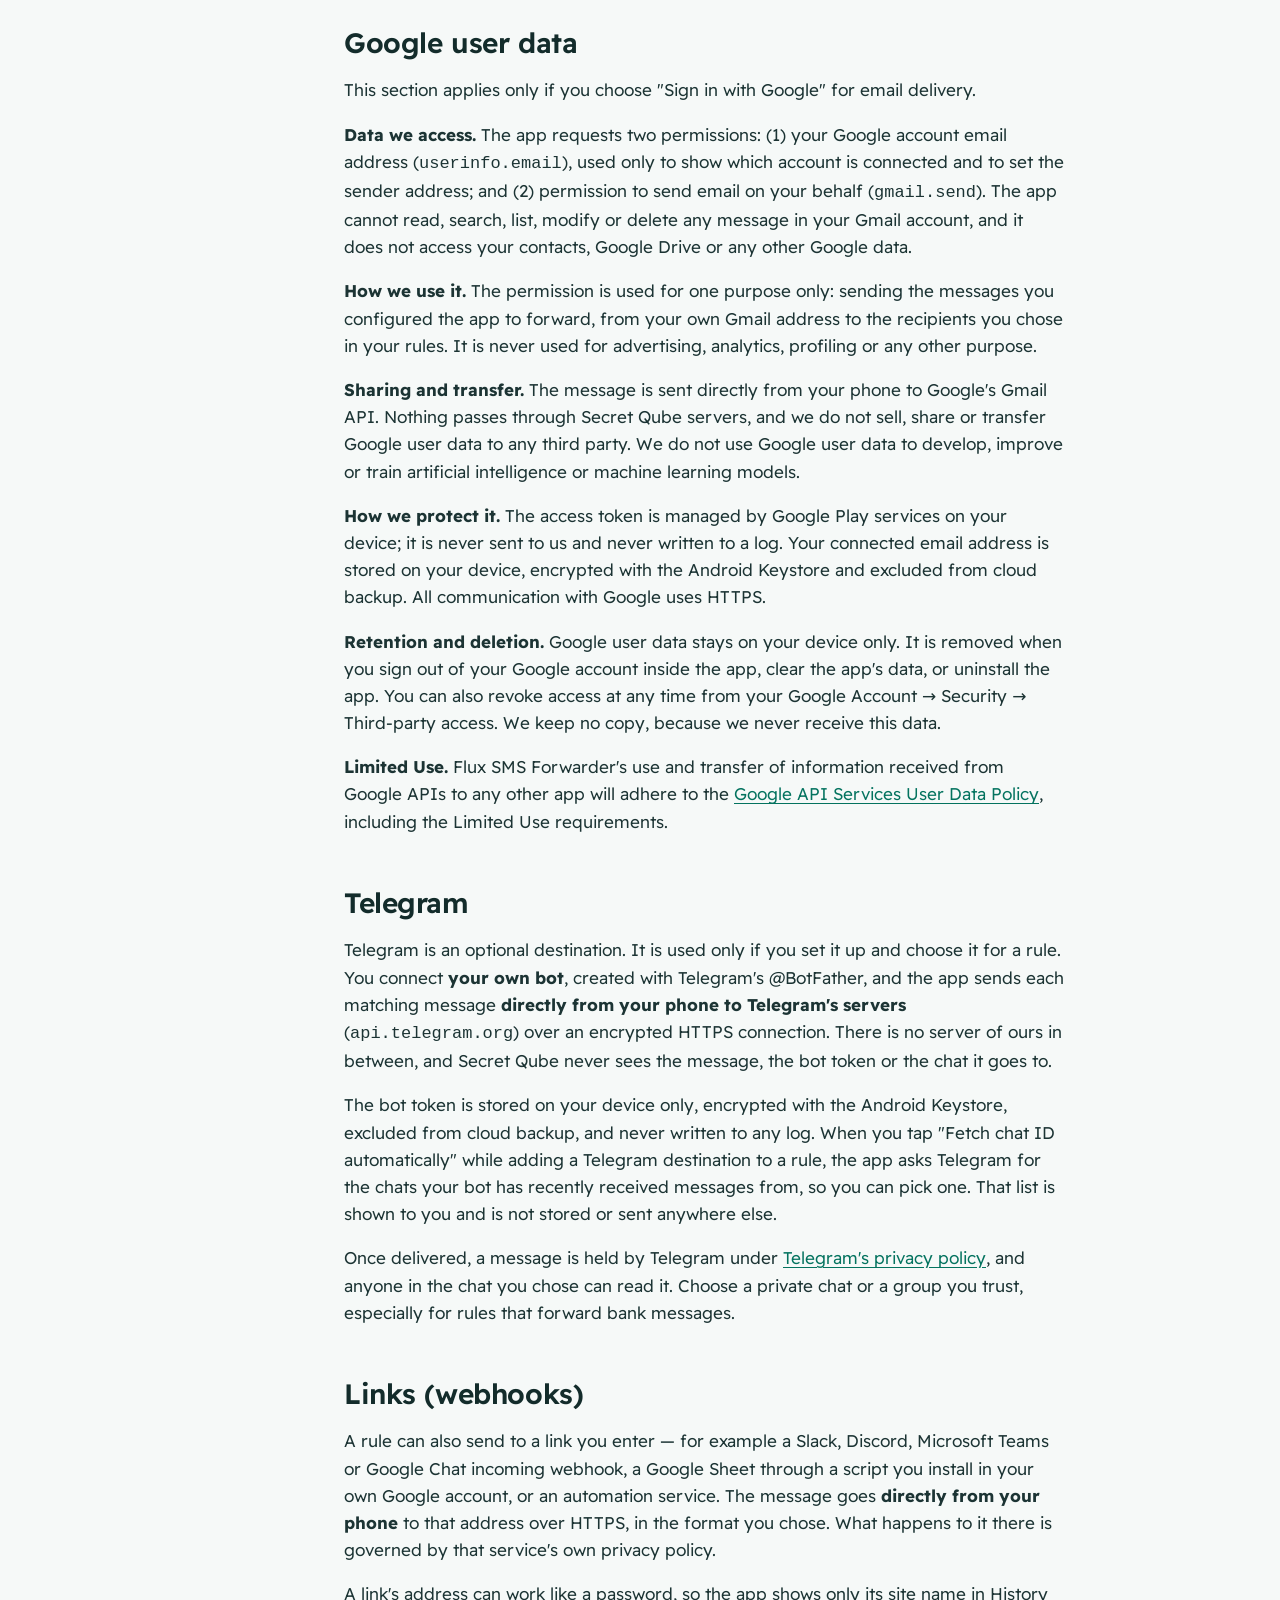
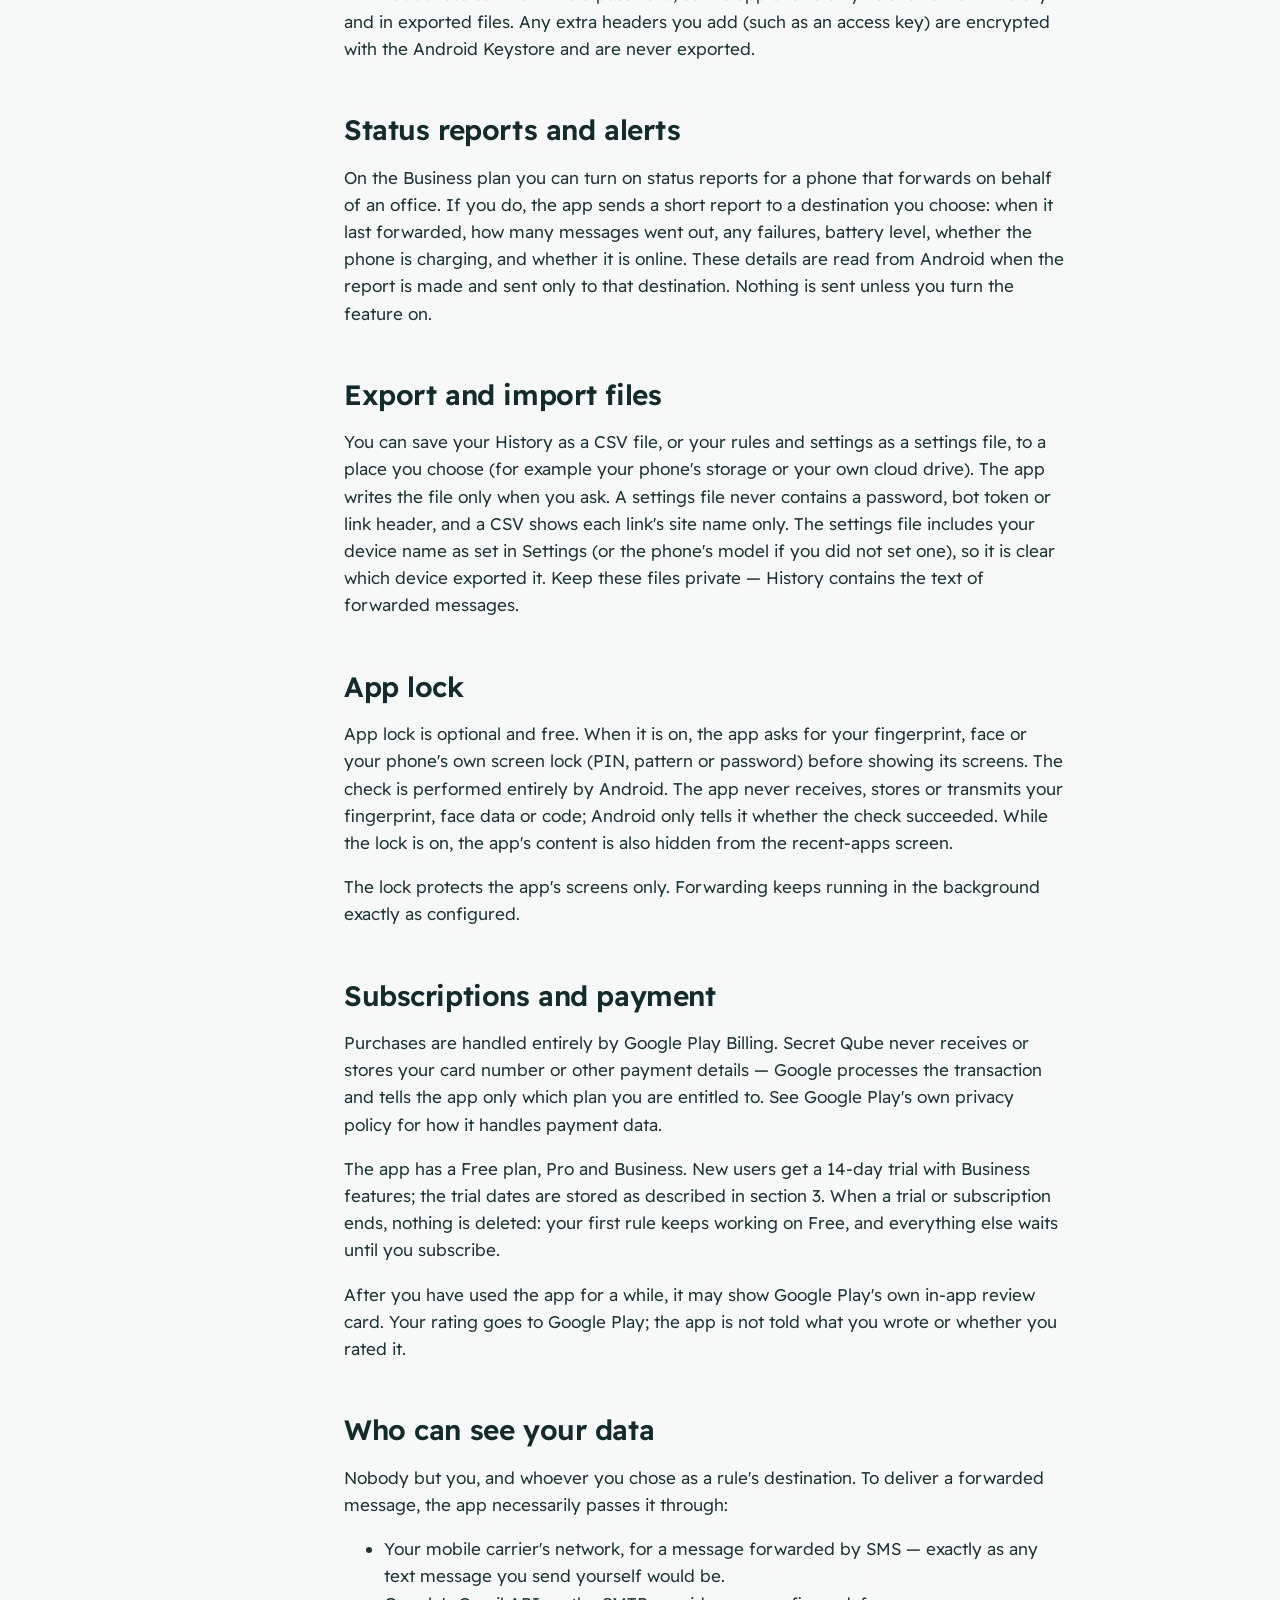
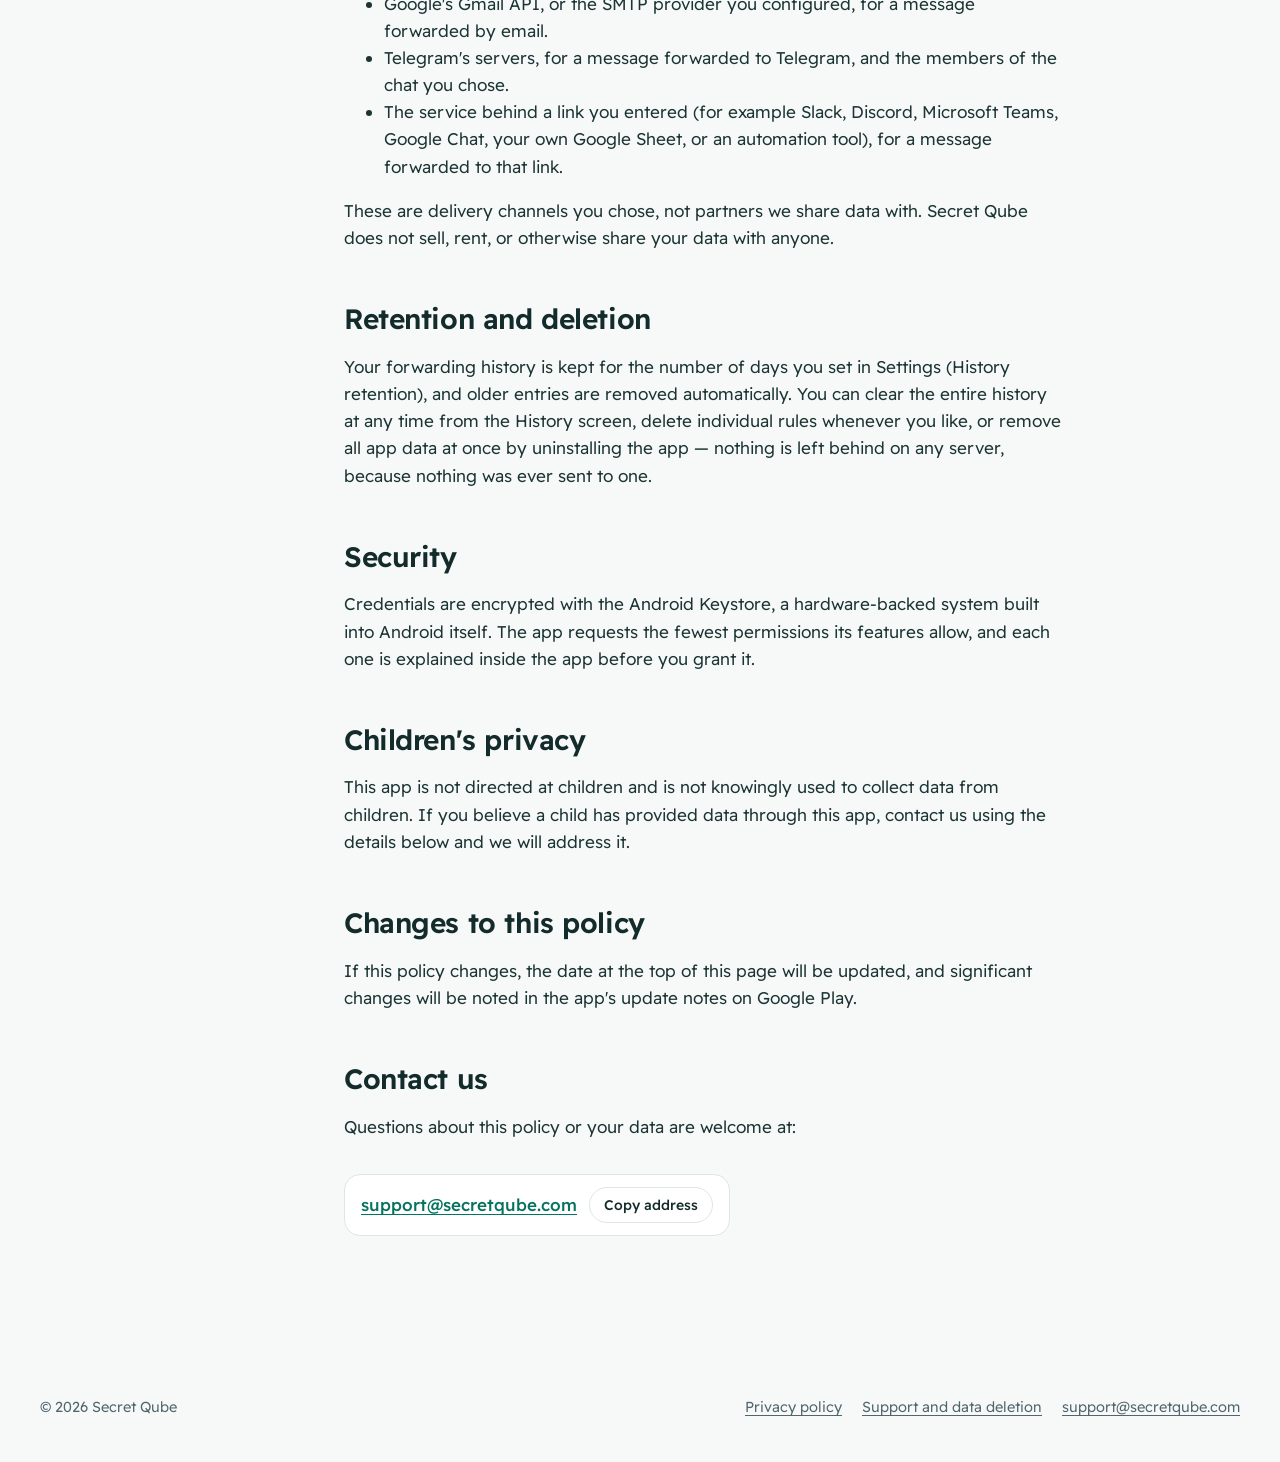
==== commit a04caf1d: "Add files via upload UPDATE privacy.html (device name sentence)" ====
--- a/privacy.html
+++ b/privacy.html
@@ -1,251 +1,251 @@
-<!doctype html>
-<html lang="ar" dir="rtl" data-lang="ar">
-<head>
-<meta charset="utf-8">
-<meta name="viewport" content="width=device-width,initial-scale=1">
-<title>Privacy Policy, Flux SMS Forwarder by Secret Qube</title>
-<meta name="description" content="Privacy policy for Flux SMS Forwarder by Secret Qube: what the app accesses, where your data stays, and how to delete it.">
-<meta name="theme-color" content="#024E55">
-<link rel="canonical" href="https://secretqube.com/privacy.html">
-<link rel="icon" type="image/png" sizes="32x32" href="assets/favicon-32.png">
-<link rel="apple-touch-icon" href="assets/apple-touch-icon.png">
-<meta property="og:type" content="website">
-<meta property="og:title" content="Flux SMS Forwarder by Secret Qube">
-<meta property="og:description" content="Forward SMS & RCS to email, Telegram, Slack, Google Sheets or another phone, by your rules.">
-<meta property="og:image" content="https://secretqube.com/assets/og.png">
-<meta property="og:url" content="https://secretqube.com/privacy.html">
-<meta name="twitter:card" content="summary_large_image">
-<link rel="preconnect" href="https://fonts.googleapis.com">
-<link rel="preconnect" href="https://fonts.gstatic.com" crossorigin>
-<link href="https://fonts.googleapis.com/css2?family=Readex+Pro:wght@300..700&display=swap" rel="stylesheet">
-<link rel="stylesheet" href="style.css">
-<script src="lang.js"></script>
-</head>
-<body>
-<header class="top" id="top">
-  <div class="wrap">
-    <a class="brand" href="./"><img src="assets/qube-mark.png" alt="" width="38" height="38"><span>Secret Qube</span></a>
-    <nav class="nav" aria-label="Main">
-      <a class="opt" href="./#how"><span lang="ar">كيف يعمل</span><span lang="en">How it works</span></a>
-      <a class="opt" href="./#plans"><span lang="ar">الخطط</span><span lang="en">Plans</span></a>
-      <a href="privacy.html" aria-current="page"><span lang="ar">الخصوصية</span><span lang="en">Privacy</span></a>
-      <a href="support.html"><span lang="ar">الدعم</span><span lang="en">Support</span></a>
-      <button class="lang-btn" type="button" data-lang-toggle><span lang="ar">English</span><span lang="en">العربية</span></button>
-    </nav>
-  </div>
-</header>
-<main>
-<section class="doc-hero"><div class="wrap">
-  <h1><span lang="ar">سياسة الخصوصية</span><span lang="en">Privacy Policy</span></h1>
-  <p><span lang="ar">تطبيق Flux SMS Forwarder من Secret Qube. آخر تحديث: 13&nbsp;أكتوبر&nbsp;2026.</span><span lang="en">Flux SMS Forwarder by Secret Qube. Last updated 13 October 2026.</span></p>
-</div></section>
-<div class="wrap doc">
-  <nav class="toc" aria-label="Contents"><ol>
-      <li><a href="#s1"><span lang="ar">من نحن</span><span lang="en">Who we are</span></a></li>
-      <li><a href="#s2"><span lang="ar">ما الذي يصل إليه التطبيق ولماذا</span><span lang="en">What the app accesses, and why</span></a></li>
-      <li><a href="#s3"><span lang="ar">أين تعيش بياناتك</span><span lang="en">Where your data lives</span></a></li>
-      <li><a href="#s4"><span lang="ar">كيف تُستخدم رسائلك</span><span lang="en">How your messages are used</span></a></li>
-      <li><a href="#s5"><span lang="ar">رسائل الدردشة وإشعارات التطبيقات</span><span lang="en">Chat messages and app notifications</span></a></li>
-      <li><a href="#s6"><span lang="ar">البريد الإلكتروني و Gmail</span><span lang="en">Email and Gmail</span></a></li>
-      <li><a href="#s6g"><span lang="ar">بيانات مستخدم Google</span><span lang="en">Google user data</span></a></li>
-      <li><a href="#s7"><span lang="ar">تيليجرام</span><span lang="en">Telegram</span></a></li>
-      <li><a href="#s8"><span lang="ar">الروابط (Webhooks)</span><span lang="en">Links (webhooks)</span></a></li>
-      <li><a href="#s9"><span lang="ar">تقارير الحالة والتنبيهات</span><span lang="en">Status reports and alerts</span></a></li>
-      <li><a href="#s10"><span lang="ar">ملفات التصدير والاستيراد</span><span lang="en">Export and import files</span></a></li>
-      <li><a href="#s11"><span lang="ar">قفل التطبيق</span><span lang="en">App lock</span></a></li>
-      <li><a href="#s12"><span lang="ar">الاشتراكات والدفع</span><span lang="en">Subscriptions and payment</span></a></li>
-      <li><a href="#s13"><span lang="ar">من يستطيع رؤية بياناتك</span><span lang="en">Who can see your data</span></a></li>
-      <li><a href="#s14"><span lang="ar">الاحتفاظ والحذف</span><span lang="en">Retention and deletion</span></a></li>
-      <li><a href="#s15"><span lang="ar">الأمان</span><span lang="en">Security</span></a></li>
-      <li><a href="#s16"><span lang="ar">خصوصية الأطفال</span><span lang="en">Children's privacy</span></a></li>
-      <li><a href="#s17"><span lang="ar">تغييرات على هذه السياسة</span><span lang="en">Changes to this policy</span></a></li>
-      <li><a href="#s18"><span lang="ar">تواصل معنا</span><span lang="en">Contact us</span></a></li>
-  </ol></nav>
-  <article class="prose">
-    <section id="s1">
-      <h2><span lang="ar">من نحن</span><span lang="en">Who we are</span></h2>
-      <div lang="ar"><p>تطبيق Flux SMS Forwarder من إنتاج <strong>Secret Qube</strong>، استوديو برمجيات مستقل. توضّح هذه السياسة بصراحة ما يفعله التطبيق برسائلك وبياناتك — لأن عمل التطبيق بأكمله هو التعامل مع رسائلك، فهذا يستحق إجابة مباشرة لا نصاً جاهزاً.</p></div>
-      <div lang="en"><p>Flux SMS Forwarder is built by <strong>Secret Qube</strong>, an independent software studio. This policy explains, plainly, what the app does with your messages and your data — because the app's entire job is to handle SMS, that deserves a direct answer rather than a template.</p></div>
-    </section>
-    <section id="s2">
-      <h2><span lang="ar">ما الذي يصل إليه التطبيق ولماذا</span><span lang="en">What the app accesses, and why</span></h2>
-      <div lang="ar"><p>يطلب التطبيق فقط الأذونات التي تحتاجها ميزاته فعلياً. لا شيء هنا يُجمع لأغراض إعلانية أو تحليلية أو للبيع — لا توجد أي مكتبة تحليلات في التطبيق أصلاً.</p>
-    <table >
-      <tr><th>الإذن</th><th>السبب</th></tr>
-      <tr><td>استقبال الرسائل</td><td>ليُسلَّم التطبيق كل رسالة جديدة لحظة وصولها (النص والمرسل) فتُقارَن بقواعد التحويل التي وضعتها. لا يقرأ التطبيق صندوق رسائلك ولا الرسائل القديمة.</td></tr>
-      <tr><td>إرسال الرسائل</td><td>فقط حين تكون وجهة القاعدة رقم هاتف آخر — لإرسال النسخة المحوّلة.</td></tr>
-      <tr><td>منتقي جهات الاتصال (بلا إذن)</td><td>عند ضغطك على أيقونة جهة الاتصال أثناء إنشاء قاعدة، يفتح أندرويد منتقيه لتختار رقماً واحداً، فيرى التطبيق ذلك الرقم فقط. لا يطلب التطبيق إذن قراءة جهات الاتصال عنك. لا يُقرأ شيء آخر من جهات اتصالك.</td></tr>
-      <tr><td>الإشعارات</td><td>لإخبارك أن رسالة حُوِّلت، أو أن التحويل فشل.</td></tr>
-      <tr><td>الوصول إلى الإشعارات (اختياري)</td><td>فقط إذا فعّلت تحويل رسائل الدردشة (RCS) أو إشعارات تطبيقات تختارها. راجع القسم 5.</td></tr>
-      <tr><td>الإنترنت وحالة الشبكة</td><td>يُستخدم فقط لإرسال الرسالة إلى وجهة اخترتها (بريد أو تيليجرام أو رابط)، وللانتظار حتى يتصل الجوال قبل الإرسال، و— إذا فعّلت تقارير الحالة — لذكر ما إذا كان الجوال متصلاً.</td></tr>
-      <tr><td>الهاتف (قائمة الشرائح)</td><td>فقط إذا فتحت صفحة الشرائح في قاعدة على جوال بشريحتين وسمحت بذلك، لعرض شرائحك (الخانة واسم المشغّل) حتى تستقبل القاعدة من شريحة معيّنة أو ترسل عبرها. لا يقرأ مكالماتك ولا سجلّها، وتبقى بيانات الشرائح على جهازك.</td></tr>
-      <tr><td>المصادقة الحيوية</td><td>فقط إذا فعّلت قفل التطبيق، ليطلب من أندرويد التأكد من هويتك بالبصمة أو الوجه أو قفل الشاشة.</td></tr>
-    </table></div>
-      <div lang="en"><p>The app only requests the permissions its features actually need. Nothing here is collected for advertising, analytics, or resale — there is no analytics library in the app at all.</p>
-    <table >
-      <tr><th>Permission</th><th>Why</th></tr>
-      <tr><td>Receive SMS</td><td>To be handed each new incoming message (text and sender) as it arrives, so it can be checked against your forwarding rules. The app does not read your inbox or older messages.</td></tr>
-      <tr><td>Send SMS</td><td>Only when a rule's destination is another phone number — to send the forwarded copy.</td></tr>
-      <tr><td>Contact picker (no permission)</td><td>When you tap the contact icon while building a rule, Android's own picker lets you choose one number, and the app sees only that number. The app does not ask for permission to read your contacts.</td></tr>
-      <tr><td>Notifications</td><td>To tell you a message was forwarded, or that a forward failed.</td></tr>
-      <tr><td>Notification access (optional)</td><td>Only if you turn on forwarding of chat messages (RCS) or of notifications from apps you pick. See section 5.</td></tr>
-      <tr><td>Internet and network state</td><td>Only used to send a message to a destination you chose (email, Telegram or a link), to wait until the phone is online before sending, and — if you turn on status reports — to report whether the phone is online.</td></tr>
-      <tr><td>Phone (SIM list)</td><td>Only if you open a rule's SIM page on a dual-SIM phone and allow it, to list your SIMs (slot and carrier name) so a rule can listen on, or send through, a particular SIM. It does not read your calls or call history, and the SIM details stay on your device.</td></tr>
-      <tr><td>Biometrics</td><td>Only if you turn on app lock, to ask Android to confirm it is you with your fingerprint, face or screen lock.</td></tr>
-    </table></div>
-    </section>
-    <section id="s3">
-      <h2><span lang="ar">أين تعيش بياناتك</span><span lang="en">Where your data lives</span></h2>
-      <div lang="ar"><p>قواعدك وسجلّ تحويلاتك يبقيان <strong>على جهازك فقط</strong>، في قاعدة بيانات محلية مستثناة من النسخ الاحتياطي السحابي. أما إعدادات التطبيق العامة (مثل اللغة ومدة حفظ السجل) فقد تُضمَّن في نسخة Google الاحتياطية لجوالك إن كانت مفعّلة. لا تُشغّل Secret Qube أي خادم يستقبل رسائلك أو يخزّنها أو حتى يراها. لا يوجد شيء يمكن اختراقه من جهتنا، لأنه لا يوجد شيء من بياناتك عندنا أصلاً.</p>
-    <p>كلمة مرور البريد أو كلمة مرور التطبيق التي تُدخلها لإعداد SMTP، ورمز بوت تيليجرام، تُشفَّر جميعها عبر Android Keystore قبل أن تُخزَّن، وتُستثنى من النسخ الاحتياطي السحابي التلقائي لأندرويد. وكذلك الترويسات الإضافية التي تضيفها إلى رابط.</p>
-    <p>الشيء الوحيد الذي يحفظه التطبيق خارج ذاكرة الجوال هو تاريخ بدء فترتك التجريبية ومدتها، عبر Block Store من جوجل (ضمن نسخة جوجل الاحتياطية لجوالك)، حتى لا تبدأ التجربة من جديد بإعادة التثبيت. لا يحتوي على أي رسالة أو قاعدة أو جهة اتصال، ولا تستطيع Secret Qube قراءته.</p></div>
-      <div lang="en"><p>Your rules and your forwarding history are kept <strong>only on your device</strong>, in a local database that is excluded from cloud backup. The app's general settings (such as language and how long to keep history) may be included in your phone's Google backup if you use it. Secret Qube runs no server that receives, stores, or ever sees your messages. There is nothing to breach on our end, because there is nothing of yours on our end.</p>
-    <p>An email password or app password you enter for SMTP, and a Telegram bot token, are encrypted with the Android Keystore before they touch storage, and are excluded from Android's automatic cloud backup. So are the extra headers you add to a link.</p>
-    <p>The only thing the app keeps outside the phone's own storage is the start date and length of your free trial, saved with Google's Block Store (part of your phone's Google backup), so the trial is not restarted by reinstalling. It contains no message, rule or contact, and Secret Qube cannot read it.</p></div>
-    </section>
-    <section id="s4">
-      <h2><span lang="ar">كيف تُستخدم رسائلك</span><span lang="en">How your messages are used</span></h2>
-      <div lang="ar"><p>تُقارَن كل رسالة بالقواعد التي أنشأتها — حسب المرسل، أو كلمة مفتاحية، أو لكل رسالة — بالكامل على جهازك. إذا تطابقت، يبني التطبيق نص الرسالة الصادرة من القالب الذي حددته (استبدال الكلمات والتنسيق يحدثان محلياً أيضاً)، ويرسلها إلى الوجهة التي حدّدتها القاعدة: رقم هاتف آخر، أو عنوان بريد إلكتروني، أو محادثة في تيليجرام، أو رابط (Webhook) أدخلته.</p>
-    <div class="callout">
-      <p>الرسائل التي تبدو كرموز تحقق لمرة واحدة، أو أرقام سرّية، أو تنبيهات بنكية تُحجب افتراضياً، ما لم تفعّل صراحةً تحويلها لتلك القاعدة بعد قراءة تحذير داخل التطبيق. هذا يحمي الرموز التي تحرس حساباتك الأخرى.</p>
-    </div></div>
-      <div lang="en"><p>A message is checked against the rules you created — by sender, by keyword, or for every message — entirely on your device. If it matches, the app builds the outgoing text from the template you set (word replacement and formatting happen locally too) and sends it to the destination that rule names: another phone number, an email address, a Telegram chat, or a link (webhook) you entered.</p>
-    <div class="callout">
-      <p>Messages that look like one-time codes, PINs, or bank alerts are held back by default, unless you explicitly turn on forwarding for that rule after reading an in-app warning. This protects the codes that guard your other accounts.</p>
-    </div></div>
-    </section>
-    <section id="s5">
-      <h2><span lang="ar">رسائل الدردشة وإشعارات التطبيقات</span><span lang="en">Chat messages and app notifications</span></h2>
-      <div lang="ar"><p>تصل بعض الرسائل دردشةً (RCS) بدل SMS، وتصل بعض التنبيهات إشعاراً من تطبيق فقط. تحويل هذه <strong>اختياري ومُطفأ افتراضياً</strong>. إذا فعّلته، يشرح التطبيق ما يحتاجه ثم يطلب منك منح <em>الوصول إلى الإشعارات</em> من إعدادات أندرويد.</p>
-    <p>بهذا الإذن يُطلع أندرويد التطبيق على كل إشعار جديد. ينظر التطبيق فقط في إشعارات تطبيق الرسائل (لرسائل الدردشة) وإشعارات التطبيقات التي اخترتها بنفسك، ويتجاهل أي إشعار آخر فوراً دون حفظ محتواه؛ ويحتفظ على الجوال فقط بعدد مرات الإشعار لكل تطبيق، ليعرض التطبيقات الأكثر نشاطاً أولاً عند الاختيار. تُحفظ بصمة قصيرة لنص الرسائل الأخيرة على الجهاز لفترة محدودة، فقط لمنع تحويل الرسالة نفسها مرتين. يمكنك سحب الإذن في أي وقت من إعدادات أندرويد، ويستمر تحويل SMS دونه.</p></div>
-      <div lang="en"><p>Some messages arrive as chat (RCS) instead of SMS, and some alerts arrive only as an app's notification. Forwarding these is <strong>optional and off by default</strong>. If you turn it on, the app explains what it needs and then asks you to grant Android's <em>notification access</em> in system settings.</p>
-    <p>With that access, Android shows the app each new notification. The app looks only at notifications from your messaging app (for chat messages) and from the apps you picked yourself; every other notification is ignored on the spot and its content is never stored; the app only keeps, on the phone, a count of how often each app notifies, to list the busiest apps first when you choose apps. A short fingerprint of recent message text is kept on the device for a limited time, only to avoid forwarding the same message twice. You can withdraw notification access at any time in Android settings, and forwarding of SMS keeps working without it.</p></div>
-    </section>
-    <section id="s6">
-      <h2><span lang="ar">البريد الإلكتروني و Gmail</span><span lang="en">Email and Gmail</span></h2>
-      <div lang="ar"><p>إذا اخترت «استخدام Gmail» لإرسال البريد، يطلب التطبيق من جوجل صلاحية <strong>إرسال فقط</strong> (<code>gmail.send</code>). لا يمكنه قراءة صندوق بريدك أو البحث فيه أو حذف شيء منه أو الوصول إليه بأي شكل آخر — يمكنه فقط تأليف وإرسال تلك الرسالة المحوّلة الواحدة. يمكنك إلغاء هذه الصلاحية في أي وقت من إعدادات الأمان في حساب Google، تحت «وصول تطبيقات الطرف الثالث». ويلتزم استخدام التطبيق للمعلومات التي يتلقاها من واجهات Google البرمجية بسياسة بيانات مستخدمي خدمات Google API، بما فيها متطلبات الاستخدام المحدود (Limited Use).</p>
-    <p>إذا اخترت «استخدام SMTP» بدلاً من ذلك، يُستخدم بريدك وكلمة مرورك فقط للاتصال بخادم البريد الذي تحدّده (Gmail أو Yahoo أو أي مزوّد آخر)، ويُخزَّنان مشفّرين على جهازك كما ذُكر أعلاه.</p></div>
-      <div lang="en"><p>If you choose "Use Gmail" for email delivery, the app requests a Google <strong>send-only</strong> permission (<code>gmail.send</code>). It cannot read, search, delete, or otherwise access your inbox — it can only compose and send the one forwarded message. You can revoke this at any time from your Google Account's Security settings, under Third-party access. Flux SMS Forwarder's use of information received from Google APIs adheres to the Google API Services User Data Policy, including the Limited Use requirements.</p>
-    <p>If you choose "Use SMTP" instead, your email address and password are used only to connect to the mail server you specify (Gmail, Yahoo, or any provider), and are stored encrypted on your device as described above.</p></div>
-    </section>
-    <section id="s6g">
-      <h2><span lang="ar">بيانات مستخدم Google</span><span lang="en">Google user data</span></h2>
-      <div lang="ar"><p>ينطبق هذا القسم فقط إذا اخترت «تسجيل الدخول بحساب Google» لإرسال البريد.</p>
-    <p><strong>البيانات التي نصل إليها.</strong> يطلب التطبيق صلاحيتين: (1) عنوان بريد حسابك في Google (<code>userinfo.email</code>) لعرض الحساب المتصل وتحديد عنوان المرسِل فقط؛ (2) صلاحية إرسال البريد نيابةً عنك (<code>gmail.send</code>). لا يستطيع التطبيق قراءة أي رسالة في Gmail أو البحث فيها أو عرضها أو تعديلها أو حذفها، ولا يصل إلى جهات الاتصال أو Google Drive أو أي بيانات Google أخرى.</p>
-    <p><strong>كيف نستخدمها.</strong> تُستخدم الصلاحية لغرض واحد: إرسال الرسائل التي ضبطت التطبيق على تحويلها، من بريدك أنت إلى المستلمين الذين حددتهم في قواعدك. لا تُستخدم للإعلانات أو التحليل أو بناء ملفات تعريف أو أي غرض آخر.</p>
-    <p><strong>المشاركة والنقل.</strong> تُرسل الرسالة مباشرةً من جوالك إلى واجهة Gmail من Google. لا يمر شيء عبر خوادم Secret Qube، ولا نبيع بيانات مستخدم Google ولا نشاركها ولا ننقلها إلى أي طرف ثالث. ولا نستخدمها لتطوير أو تحسين أو تدريب نماذج الذكاء الاصطناعي أو التعلم الآلي.</p>
-    <p><strong>كيف نحميها.</strong> رمز الوصول تديره خدمات Google Play على جهازك ولا يصلنا ولا يُكتب في أي سجل. عنوان بريدك المتصل مخزّن على جهازك مشفّراً عبر Android Keystore ومستثنى من النسخ الاحتياطي السحابي. كل اتصال مع Google يتم عبر HTTPS.</p>
-    <p><strong>الاحتفاظ والحذف.</strong> تبقى بيانات Google على جهازك فقط، وتُزال عند تسجيل الخروج من حساب Google داخل التطبيق، أو مسح بيانات التطبيق، أو حذفه. ويمكنك سحب الصلاحية في أي وقت من حساب Google ← الأمان ← وصول تطبيقات الطرف الثالث. لا نحتفظ بأي نسخة لأننا لا نستقبل هذه البيانات أصلاً.</p>
-    <p><strong>الاستخدام المحدود.</strong> يلتزم استخدام Flux SMS Forwarder للمعلومات الواردة من Google APIs ونقلها إلى أي تطبيق آخر بـ <a href="https://developers.google.com/terms/api-services-user-data-policy" rel="noopener">سياسة بيانات مستخدمي خدمات Google API</a>، بما فيها متطلبات الاستخدام المحدود (Limited Use).</p></div>
-      <div lang="en"><p>This section applies only if you choose "Sign in with Google" for email delivery.</p>
-    <p><strong>Data we access.</strong> The app requests two permissions: (1) your Google account email address (<code>userinfo.email</code>), used only to show which account is connected and to set the sender address; and (2) permission to send email on your behalf (<code>gmail.send</code>). The app cannot read, search, list, modify or delete any message in your Gmail account, and it does not access your contacts, Google Drive or any other Google data.</p>
-    <p><strong>How we use it.</strong> The permission is used for one purpose only: sending the messages you configured the app to forward, from your own Gmail address to the recipients you chose in your rules. It is never used for advertising, analytics, profiling or any other purpose.</p>
-    <p><strong>Sharing and transfer.</strong> The message is sent directly from your phone to Google's Gmail API. Nothing passes through Secret Qube servers, and we do not sell, share or transfer Google user data to any third party. We do not use Google user data to develop, improve or train artificial intelligence or machine learning models.</p>
-    <p><strong>How we protect it.</strong> The access token is managed by Google Play services on your device; it is never sent to us and never written to a log. Your connected email address is stored on your device, encrypted with the Android Keystore and excluded from cloud backup. All communication with Google uses HTTPS.</p>
-    <p><strong>Retention and deletion.</strong> Google user data stays on your device only. It is removed when you sign out of your Google account inside the app, clear the app's data, or uninstall the app. You can also revoke access at any time from your Google Account → Security → Third-party access. We keep no copy, because we never receive this data.</p>
-    <p><strong>Limited Use.</strong> Flux SMS Forwarder's use and transfer of information received from Google APIs to any other app will adhere to the <a href="https://developers.google.com/terms/api-services-user-data-policy" rel="noopener">Google API Services User Data Policy</a>, including the Limited Use requirements.</p></div>
-    </section>
-    <section id="s7">
-      <h2><span lang="ar">تيليجرام</span><span lang="en">Telegram</span></h2>
-      <div lang="ar"><p>تيليجرام وجهة اختيارية، ولا تُستخدم إلا إذا أعددتها واخترتها لقاعدة ما. تربط <strong>البوت الخاص بك</strong> الذي تنشئه عبر ‎@BotFather في تيليجرام، ويُرسل التطبيق كل رسالة مطابقة <strong>مباشرةً من جوالك إلى خوادم تيليجرام</strong> (<code>api.telegram.org</code>) عبر اتصال HTTPS مشفّر. لا يوجد أي خادم تابع لنا في المنتصف، ولا تطّلع Secret Qube على الرسالة ولا على رمز البوت ولا على المحادثة التي تُرسل إليها.</p>
-    <p>يُحفظ رمز البوت على جهازك فقط، مشفّراً عبر Android Keystore، ومستثنى من النسخ الاحتياطي السحابي، ولا يُكتب في أي سجل. وعند ضغطك «جلب Chat ID تلقائياً» أثناء إضافة وجهة تيليجرام إلى قاعدة، يطلب التطبيق من تيليجرام قائمة المحادثات التي استقبل منها البوت رسائل مؤخراً لتختار منها. تُعرض هذه القائمة عليك فقط، ولا تُحفظ ولا تُرسل إلى أي مكان آخر.</p>
-    <p>بعد التسليم، تخضع الرسالة لدى تيليجرام <a href="https://telegram.org/privacy" rel="noopener">لسياسة خصوصية تيليجرام</a>، ويستطيع قراءتها كل من في المحادثة التي اخترتها. اختر محادثة خاصة أو مجموعة تثق بها، خصوصاً للقواعد التي تحوّل رسائل البنوك.</p></div>
-      <div lang="en"><p>Telegram is an optional destination. It is used only if you set it up and choose it for a rule. You connect <strong>your own bot</strong>, created with Telegram's @BotFather, and the app sends each matching message <strong>directly from your phone to Telegram's servers</strong> (<code>api.telegram.org</code>) over an encrypted HTTPS connection. There is no server of ours in between, and Secret Qube never sees the message, the bot token or the chat it goes to.</p>
-    <p>The bot token is stored on your device only, encrypted with the Android Keystore, excluded from cloud backup, and never written to any log. When you tap "Fetch chat ID automatically" while adding a Telegram destination to a rule, the app asks Telegram for the chats your bot has recently received messages from, so you can pick one. That list is shown to you and is not stored or sent anywhere else.</p>
-    <p>Once delivered, a message is held by Telegram under <a href="https://telegram.org/privacy" rel="noopener">Telegram's privacy policy</a>, and anyone in the chat you chose can read it. Choose a private chat or a group you trust, especially for rules that forward bank messages.</p></div>
-    </section>
-    <section id="s8">
-      <h2><span lang="ar">الروابط (Webhooks)</span><span lang="en">Links (webhooks)</span></h2>
-      <div lang="ar"><p>يمكن للقاعدة أيضاً أن ترسل إلى رابط تُدخله — مثل رابط Webhook في Slack أو Discord أو Microsoft Teams أو Google Chat، أو جدول Google Sheets عبر سكربت تثبّته في حسابك على جوجل، أو خدمة أتمتة. تذهب الرسالة <strong>مباشرةً من جوالك</strong> إلى ذلك العنوان عبر HTTPS بالصيغة التي اخترتها، وتخضع هناك لسياسة خصوصية تلك الخدمة.</p>
-    <p>قد يعمل عنوان الرابط ككلمة مرور، لذا يعرض التطبيق اسم الموقع فقط في السجلّ وفي الملفات المصدَّرة. وتُشفَّر أي ترويسات إضافية تضيفها (مثل مفتاح وصول) عبر Android Keystore ولا تُصدَّر أبداً.</p></div>
-      <div lang="en"><p>A rule can also send to a link you enter — for example a Slack, Discord, Microsoft Teams or Google Chat incoming webhook, a Google Sheet through a script you install in your own Google account, or an automation service. The message goes <strong>directly from your phone</strong> to that address over HTTPS, in the format you chose. What happens to it there is governed by that service's own privacy policy.</p>
-    <p>A link's address can work like a password, so the app shows only its site name in History and in exported files. Any extra headers you add (such as an access key) are encrypted with the Android Keystore and are never exported.</p></div>
-    </section>
-    <section id="s9">
-      <h2><span lang="ar">تقارير الحالة والتنبيهات</span><span lang="en">Status reports and alerts</span></h2>
-      <div lang="ar"><p>في خطة Business يمكنك تفعيل تقارير الحالة لجوال يحوّل نيابةً عن مكتب. عند تفعيلها يرسل التطبيق تقريراً قصيراً إلى وجهة تختارها: آخر تحويل، وعدد الرسائل المرسلة، وأي إخفاقات، ومستوى البطارية، وهل الجوال على الشاحن، وهل هو متصل. تُقرأ هذه التفاصيل من أندرويد وقت إعداد التقرير وتُرسل إلى تلك الوجهة فقط، ولا يُرسل شيء ما لم تفعّل الميزة.</p></div>
-      <div lang="en"><p>On the Business plan you can turn on status reports for a phone that forwards on behalf of an office. If you do, the app sends a short report to a destination you choose: when it last forwarded, how many messages went out, any failures, battery level, whether the phone is charging, and whether it is online. These details are read from Android when the report is made and sent only to that destination. Nothing is sent unless you turn the feature on.</p></div>
-    </section>
-    <section id="s10">
-      <h2><span lang="ar">ملفات التصدير والاستيراد</span><span lang="en">Export and import files</span></h2>
-      <div lang="ar"><p>يمكنك حفظ السجلّ ملف CSV، أو حفظ قواعدك وإعداداتك في ملف إعدادات، في مكان تختاره (مثل ذاكرة جوالك أو تخزينك السحابي). لا يكتب التطبيق الملف إلا حين تطلب. لا يحتوي ملف الإعدادات أبداً على كلمة مرور أو رمز بوت أو ترويسة رابط، ويعرض ملف CSV اسم موقع الرابط فقط. احفظ هذه الملفات بخصوصية — فالسجلّ يحتوي نص الرسائل المحوّلة.</p></div>
-      <div lang="en"><p>You can save your History as a CSV file, or your rules and settings as a settings file, to a place you choose (for example your phone's storage or your own cloud drive). The app writes the file only when you ask. A settings file never contains a password, bot token or link header, and a CSV shows each link's site name only. Keep these files private — History contains the text of forwarded messages.</p></div>
-    </section>
-    <section id="s11">
-      <h2><span lang="ar">قفل التطبيق</span><span lang="en">App lock</span></h2>
-      <div lang="ar"><p>قفل التطبيق اختياري ومجاني. عند تفعيله يطلب التطبيق بصمتك أو وجهك أو رمز قفل جوالك (PIN أو نمط أو كلمة مرور) قبل عرض شاشاته. يتم التحقق بالكامل عبر نظام أندرويد، ولا يستقبل التطبيق بصمتك أو بيانات وجهك أو رمزك ولا يخزّنها ولا يرسلها أبداً. يُبلغه النظام فقط بنجاح التحقق أو فشله. وأثناء تفعيل القفل يُخفى محتوى التطبيق أيضاً من شاشة التطبيقات الأخيرة.</p>
-    <p>يحمي القفل شاشات التطبيق فقط، ويستمر التحويل في الخلفية كما ضبطته تماماً.</p></div>
-      <div lang="en"><p>App lock is optional and free. When it is on, the app asks for your fingerprint, face or your phone's own screen lock (PIN, pattern or password) before showing its screens. The check is performed entirely by Android. The app never receives, stores or transmits your fingerprint, face data or code; Android only tells it whether the check succeeded. While the lock is on, the app's content is also hidden from the recent-apps screen.</p>
-    <p>The lock protects the app's screens only. Forwarding keeps running in the background exactly as configured.</p></div>
-    </section>
-    <section id="s12">
-      <h2><span lang="ar">الاشتراكات والدفع</span><span lang="en">Subscriptions and payment</span></h2>
-      <div lang="ar"><p>تُدار عمليات الشراء بالكامل عبر Google Play Billing. لا تستقبل Secret Qube أو تخزّن رقم بطاقتك أو أي تفاصيل دفع أخرى — تعالج جوجل العملية وتُخبر التطبيق فقط بالخطة التي يحق لك استخدامها. راجع سياسة خصوصية Google Play نفسها لمعرفة كيفية تعاملها مع بيانات الدفع.</p>
-    <p>في التطبيق خطة مجانية وخطتا Pro وBusiness. يحصل المستخدم الجديد على تجربة ١٤ يوماً بميزات Business، ويُحفظ تاريخها كما في القسم 3. عند انتهاء التجربة أو الاشتراك لا يُحذف شيء: تستمر قاعدتك الأولى في الخطة المجانية، وينتظر الباقي حتى تشترك.</p>
-    <p>بعد استخدامك التطبيق مدةً، قد يعرض بطاقة التقييم الخاصة بـ Google Play. يذهب تقييمك إلى Google Play، ولا يعرف التطبيق ما كتبته ولا إن كنت قيّمت.</p></div>
-      <div lang="en"><p>Purchases are handled entirely by Google Play Billing. Secret Qube never receives or stores your card number or other payment details — Google processes the transaction and tells the app only which plan you are entitled to. See Google Play's own privacy policy for how it handles payment data.</p>
-    <p>The app has a Free plan, Pro and Business. New users get a 14-day trial with Business features; the trial dates are stored as described in section 3. When a trial or subscription ends, nothing is deleted: your first rule keeps working on Free, and everything else waits until you subscribe.</p>
-    <p>After you have used the app for a while, it may show Google Play's own in-app review card. Your rating goes to Google Play; the app is not told what you wrote or whether you rated it.</p></div>
-    </section>
-    <section id="s13">
-      <h2><span lang="ar">من يستطيع رؤية بياناتك</span><span lang="en">Who can see your data</span></h2>
-      <div lang="ar"><p>لا أحد سواك، وسوى من اخترته أنت وجهةً لقاعدة ما. ولتوصيل الرسالة المحوّلة، يمرّ التطبيق بها بالضرورة عبر:</p>
-    <ul>
-      <li>شبكة شركة الاتصالات الخاصة بك، للرسالة المحوّلة عبر الرسائل النصية — تماماً كأي رسالة ترسلها بنفسك.</li>
-      <li>واجهة Gmail من جوجل، أو خادم SMTP الذي أعددته، للرسالة المحوّلة عبر البريد الإلكتروني.</li>
-      <li>خوادم تيليجرام، للرسالة المحوّلة إلى تيليجرام، وأعضاء المحادثة التي اخترتها.</li>
-      <li>الخدمة التي يتبعها رابط أدخلته (مثل Slack أو Discord أو Microsoft Teams أو Google Chat أو جدول Google Sheets الخاص بك أو أداة أتمتة)، للرسالة المحوّلة إلى ذلك الرابط.</li>
-    </ul>
-    <p>هذه قنوات توصيل اخترتها أنت، وليست شركاء نشارك معهم بياناتك. لا تبيع Secret Qube بياناتك أو تؤجّرها أو تشاركها مع أي طرف بأي شكل آخر.</p></div>
-      <div lang="en"><p>Nobody but you, and whoever you chose as a rule's destination. To deliver a forwarded message, the app necessarily passes it through:</p>
-    <ul>
-      <li>Your mobile carrier's network, for a message forwarded by SMS — exactly as any text message you send yourself would be.</li>
-      <li>Google's Gmail API, or the SMTP provider you configured, for a message forwarded by email.</li>
-      <li>Telegram's servers, for a message forwarded to Telegram, and the members of the chat you chose.</li>
-      <li>The service behind a link you entered (for example Slack, Discord, Microsoft Teams, Google Chat, your own Google Sheet, or an automation tool), for a message forwarded to that link.</li>
-    </ul>
-    <p>These are delivery channels you chose, not partners we share data with. Secret Qube does not sell, rent, or otherwise share your data with anyone.</p></div>
-    </section>
-    <section id="s14">
-      <h2><span lang="ar">الاحتفاظ والحذف</span><span lang="en">Retention and deletion</span></h2>
-      <div lang="ar"><p>يُحتفَظ بسجلّ تحويلاتك للمدة التي حدّدتها في الإعدادات (مدة الاحتفاظ بالسجلّ)، وتُحذف الإدخالات الأقدم تلقائياً. يمكنك مسح السجلّ كاملاً في أي وقت من شاشة السجلّ، أو حذف قواعد فردية وقتما شئت، أو إزالة كل بيانات التطبيق دفعة واحدة بإلغاء تثبيته — لا يبقى شيء على أي خادم، لأنه لم يُرسَل إلى خادم أصلاً.</p></div>
-      <div lang="en"><p>Your forwarding history is kept for the number of days you set in Settings (History retention), and older entries are removed automatically. You can clear the entire history at any time from the History screen, delete individual rules whenever you like, or remove all app data at once by uninstalling the app — nothing is left behind on any server, because nothing was ever sent to one.</p></div>
-    </section>
-    <section id="s15">
-      <h2><span lang="ar">الأمان</span><span lang="en">Security</span></h2>
-      <div lang="ar"><p>تُشفَّر بيانات الاعتماد عبر Android Keystore، وهو نظام مدمج في أندرويد نفسه ومدعوم بالعتاد. يطلب التطبيق أقل عدد ممكن من الأذونات التي تسمح بها ميزاته، ويُشرَح كل إذن داخل التطبيق قبل أن تمنحه.</p></div>
-      <div lang="en"><p>Credentials are encrypted with the Android Keystore, a hardware-backed system built into Android itself. The app requests the fewest permissions its features allow, and each one is explained inside the app before you grant it.</p></div>
-    </section>
-    <section id="s16">
-      <h2><span lang="ar">خصوصية الأطفال</span><span lang="en">Children's privacy</span></h2>
-      <div lang="ar"><p>هذا التطبيق غير موجَّه للأطفال، ولا يُستخدم عن قصد لجمع بيانات منهم. إن كنت تعتقد أن طفلاً قدّم بيانات عبر هذا التطبيق، تواصل معنا عبر التفاصيل أدناه وسنعالج الأمر.</p></div>
-      <div lang="en"><p>This app is not directed at children and is not knowingly used to collect data from children. If you believe a child has provided data through this app, contact us using the details below and we will address it.</p></div>
-    </section>
-    <section id="s17">
-      <h2><span lang="ar">تغييرات على هذه السياسة</span><span lang="en">Changes to this policy</span></h2>
-      <div lang="ar"><p>عند تغيير هذه السياسة، سيُحدَّث التاريخ أعلى هذه الصفحة، وستُذكَر التغييرات الجوهرية في ملاحظات تحديث التطبيق على Google Play.</p></div>
-      <div lang="en"><p>If this policy changes, the date at the top of this page will be updated, and significant changes will be noted in the app's update notes on Google Play.</p></div>
-    </section>
-    <section id="s18">
-      <h2><span lang="ar">تواصل معنا</span><span lang="en">Contact us</span></h2>
-      <div lang="ar"><p>أسئلتك حول هذه السياسة أو بياناتك مرحّب بها على:</p>
-    <p class="mail"><a href="mailto:support@secretqube.com">support@secretqube.com</a> <button type="button" data-copy="support@secretqube.com">نسخ العنوان</button></p></div>
-      <div lang="en"><p>Questions about this policy or your data are welcome at:</p>
-    <p class="mail"><a href="mailto:support@secretqube.com">support@secretqube.com</a> <button type="button" data-copy="support@secretqube.com">Copy address</button></p></div>
-    </section>
-  </article>
-</div>
-</main>
-<footer>
-  <div class="wrap">
-    <span>© 2026 Secret Qube</span>
-    <nav aria-label="Footer">
-      <a href="privacy.html"><span lang="ar">سياسة الخصوصية</span><span lang="en">Privacy policy</span></a>
-      <a href="support.html"><span lang="ar">الدعم وحذف البيانات</span><span lang="en">Support and data deletion</span></a>
-      <a href="mailto:support@secretqube.com">support@secretqube.com</a>
-    </nav>
-  </div>
-</footer>
-<script src="main.js" defer></script>
-</body>
-</html>
+<!doctype html>
+<html lang="ar" dir="rtl" data-lang="ar">
+<head>
+<meta charset="utf-8">
+<meta name="viewport" content="width=device-width,initial-scale=1">
+<title>Privacy Policy, Flux SMS Forwarder by Secret Qube</title>
+<meta name="description" content="Privacy policy for Flux SMS Forwarder by Secret Qube: what the app accesses, where your data stays, and how to delete it.">
+<meta name="theme-color" content="#024E55">
+<link rel="canonical" href="https://secretqube.com/privacy.html">
+<link rel="icon" type="image/png" sizes="32x32" href="assets/favicon-32.png">
+<link rel="apple-touch-icon" href="assets/apple-touch-icon.png">
+<meta property="og:type" content="website">
+<meta property="og:title" content="Flux SMS Forwarder by Secret Qube">
+<meta property="og:description" content="Forward SMS & RCS to email, Telegram, Slack, Google Sheets or another phone, by your rules.">
+<meta property="og:image" content="https://secretqube.com/assets/og.png">
+<meta property="og:url" content="https://secretqube.com/privacy.html">
+<meta name="twitter:card" content="summary_large_image">
+<link rel="preconnect" href="https://fonts.googleapis.com">
+<link rel="preconnect" href="https://fonts.gstatic.com" crossorigin>
+<link href="https://fonts.googleapis.com/css2?family=Readex+Pro:wght@300..700&display=swap" rel="stylesheet">
+<link rel="stylesheet" href="style.css">
+<script src="lang.js"></script>
+</head>
+<body>
+<header class="top" id="top">
+  <div class="wrap">
+    <a class="brand" href="./"><img src="assets/qube-mark.png" alt="" width="38" height="38"><span>Secret Qube</span></a>
+    <nav class="nav" aria-label="Main">
+      <a class="opt" href="./#how"><span lang="ar">كيف يعمل</span><span lang="en">How it works</span></a>
+      <a class="opt" href="./#plans"><span lang="ar">الخطط</span><span lang="en">Plans</span></a>
+      <a href="privacy.html" aria-current="page"><span lang="ar">الخصوصية</span><span lang="en">Privacy</span></a>
+      <a href="support.html"><span lang="ar">الدعم</span><span lang="en">Support</span></a>
+      <button class="lang-btn" type="button" data-lang-toggle><span lang="ar">English</span><span lang="en">العربية</span></button>
+    </nav>
+  </div>
+</header>
+<main>
+<section class="doc-hero"><div class="wrap">
+  <h1><span lang="ar">سياسة الخصوصية</span><span lang="en">Privacy Policy</span></h1>
+  <p><span lang="ar">تطبيق Flux SMS Forwarder من Secret Qube. آخر تحديث: 21&nbsp;أكتوبر&nbsp;2026.</span><span lang="en">Flux SMS Forwarder by Secret Qube. Last updated 21 October 2026.</span></p>
+</div></section>
+<div class="wrap doc">
+  <nav class="toc" aria-label="Contents"><ol>
+      <li><a href="#s1"><span lang="ar">من نحن</span><span lang="en">Who we are</span></a></li>
+      <li><a href="#s2"><span lang="ar">ما الذي يصل إليه التطبيق ولماذا</span><span lang="en">What the app accesses, and why</span></a></li>
+      <li><a href="#s3"><span lang="ar">أين تعيش بياناتك</span><span lang="en">Where your data lives</span></a></li>
+      <li><a href="#s4"><span lang="ar">كيف تُستخدم رسائلك</span><span lang="en">How your messages are used</span></a></li>
+      <li><a href="#s5"><span lang="ar">رسائل الدردشة وإشعارات التطبيقات</span><span lang="en">Chat messages and app notifications</span></a></li>
+      <li><a href="#s6"><span lang="ar">البريد الإلكتروني و Gmail</span><span lang="en">Email and Gmail</span></a></li>
+      <li><a href="#s6g"><span lang="ar">بيانات مستخدم Google</span><span lang="en">Google user data</span></a></li>
+      <li><a href="#s7"><span lang="ar">تيليجرام</span><span lang="en">Telegram</span></a></li>
+      <li><a href="#s8"><span lang="ar">الروابط (Webhooks)</span><span lang="en">Links (webhooks)</span></a></li>
+      <li><a href="#s9"><span lang="ar">تقارير الحالة والتنبيهات</span><span lang="en">Status reports and alerts</span></a></li>
+      <li><a href="#s10"><span lang="ar">ملفات التصدير والاستيراد</span><span lang="en">Export and import files</span></a></li>
+      <li><a href="#s11"><span lang="ar">قفل التطبيق</span><span lang="en">App lock</span></a></li>
+      <li><a href="#s12"><span lang="ar">الاشتراكات والدفع</span><span lang="en">Subscriptions and payment</span></a></li>
+      <li><a href="#s13"><span lang="ar">من يستطيع رؤية بياناتك</span><span lang="en">Who can see your data</span></a></li>
+      <li><a href="#s14"><span lang="ar">الاحتفاظ والحذف</span><span lang="en">Retention and deletion</span></a></li>
+      <li><a href="#s15"><span lang="ar">الأمان</span><span lang="en">Security</span></a></li>
+      <li><a href="#s16"><span lang="ar">خصوصية الأطفال</span><span lang="en">Children's privacy</span></a></li>
+      <li><a href="#s17"><span lang="ar">تغييرات على هذه السياسة</span><span lang="en">Changes to this policy</span></a></li>
+      <li><a href="#s18"><span lang="ar">تواصل معنا</span><span lang="en">Contact us</span></a></li>
+  </ol></nav>
+  <article class="prose">
+    <section id="s1">
+      <h2><span lang="ar">من نحن</span><span lang="en">Who we are</span></h2>
+      <div lang="ar"><p>تطبيق Flux SMS Forwarder من إنتاج <strong>Secret Qube</strong>، استوديو برمجيات مستقل. توضّح هذه السياسة بصراحة ما يفعله التطبيق برسائلك وبياناتك — لأن عمل التطبيق بأكمله هو التعامل مع رسائلك، فهذا يستحق إجابة مباشرة لا نصاً جاهزاً.</p></div>
+      <div lang="en"><p>Flux SMS Forwarder is built by <strong>Secret Qube</strong>, an independent software studio. This policy explains, plainly, what the app does with your messages and your data — because the app's entire job is to handle SMS, that deserves a direct answer rather than a template.</p></div>
+    </section>
+    <section id="s2">
+      <h2><span lang="ar">ما الذي يصل إليه التطبيق ولماذا</span><span lang="en">What the app accesses, and why</span></h2>
+      <div lang="ar"><p>يطلب التطبيق فقط الأذونات التي تحتاجها ميزاته فعلياً. لا شيء هنا يُجمع لأغراض إعلانية أو تحليلية أو للبيع — لا توجد أي مكتبة تحليلات في التطبيق أصلاً.</p>
+    <table >
+      <tr><th>الإذن</th><th>السبب</th></tr>
+      <tr><td>استقبال الرسائل</td><td>ليُسلَّم التطبيق كل رسالة جديدة لحظة وصولها (النص والمرسل) فتُقارَن بقواعد التحويل التي وضعتها. لا يقرأ التطبيق صندوق رسائلك ولا الرسائل القديمة.</td></tr>
+      <tr><td>إرسال الرسائل</td><td>فقط حين تكون وجهة القاعدة رقم هاتف آخر — لإرسال النسخة المحوّلة.</td></tr>
+      <tr><td>منتقي جهات الاتصال (بلا إذن)</td><td>عند ضغطك على أيقونة جهة الاتصال أثناء إنشاء قاعدة، يفتح أندرويد منتقيه لتختار رقماً واحداً، فيرى التطبيق ذلك الرقم فقط. لا يطلب التطبيق إذن قراءة جهات الاتصال عنك. لا يُقرأ شيء آخر من جهات اتصالك.</td></tr>
+      <tr><td>الإشعارات</td><td>لإخبارك أن رسالة حُوِّلت، أو أن التحويل فشل.</td></tr>
+      <tr><td>الوصول إلى الإشعارات (اختياري)</td><td>فقط إذا فعّلت تحويل رسائل الدردشة (RCS) أو إشعارات تطبيقات تختارها. راجع القسم 5.</td></tr>
+      <tr><td>الإنترنت وحالة الشبكة</td><td>يُستخدم فقط لإرسال الرسالة إلى وجهة اخترتها (بريد أو تيليجرام أو رابط)، وللانتظار حتى يتصل الجوال قبل الإرسال، و— إذا فعّلت تقارير الحالة — لذكر ما إذا كان الجوال متصلاً.</td></tr>
+      <tr><td>الهاتف (قائمة الشرائح)</td><td>فقط إذا فتحت صفحة الشرائح في قاعدة على جوال بشريحتين وسمحت بذلك، لعرض شرائحك (الخانة واسم المشغّل) حتى تستقبل القاعدة من شريحة معيّنة أو ترسل عبرها. لا يقرأ مكالماتك ولا سجلّها، وتبقى بيانات الشرائح على جهازك.</td></tr>
+      <tr><td>المصادقة الحيوية</td><td>فقط إذا فعّلت قفل التطبيق، ليطلب من أندرويد التأكد من هويتك بالبصمة أو الوجه أو قفل الشاشة.</td></tr>
+    </table></div>
+      <div lang="en"><p>The app only requests the permissions its features actually need. Nothing here is collected for advertising, analytics, or resale — there is no analytics library in the app at all.</p>
+    <table >
+      <tr><th>Permission</th><th>Why</th></tr>
+      <tr><td>Receive SMS</td><td>To be handed each new incoming message (text and sender) as it arrives, so it can be checked against your forwarding rules. The app does not read your inbox or older messages.</td></tr>
+      <tr><td>Send SMS</td><td>Only when a rule's destination is another phone number — to send the forwarded copy.</td></tr>
+      <tr><td>Contact picker (no permission)</td><td>When you tap the contact icon while building a rule, Android's own picker lets you choose one number, and the app sees only that number. The app does not ask for permission to read your contacts.</td></tr>
+      <tr><td>Notifications</td><td>To tell you a message was forwarded, or that a forward failed.</td></tr>
+      <tr><td>Notification access (optional)</td><td>Only if you turn on forwarding of chat messages (RCS) or of notifications from apps you pick. See section 5.</td></tr>
+      <tr><td>Internet and network state</td><td>Only used to send a message to a destination you chose (email, Telegram or a link), to wait until the phone is online before sending, and — if you turn on status reports — to report whether the phone is online.</td></tr>
+      <tr><td>Phone (SIM list)</td><td>Only if you open a rule's SIM page on a dual-SIM phone and allow it, to list your SIMs (slot and carrier name) so a rule can listen on, or send through, a particular SIM. It does not read your calls or call history, and the SIM details stay on your device.</td></tr>
+      <tr><td>Biometrics</td><td>Only if you turn on app lock, to ask Android to confirm it is you with your fingerprint, face or screen lock.</td></tr>
+    </table></div>
+    </section>
+    <section id="s3">
+      <h2><span lang="ar">أين تعيش بياناتك</span><span lang="en">Where your data lives</span></h2>
+      <div lang="ar"><p>قواعدك وسجلّ تحويلاتك يبقيان <strong>على جهازك فقط</strong>، في قاعدة بيانات محلية مستثناة من النسخ الاحتياطي السحابي. أما إعدادات التطبيق العامة (مثل اللغة ومدة حفظ السجل) فقد تُضمَّن في نسخة Google الاحتياطية لجوالك إن كانت مفعّلة. لا تُشغّل Secret Qube أي خادم يستقبل رسائلك أو يخزّنها أو حتى يراها. لا يوجد شيء يمكن اختراقه من جهتنا، لأنه لا يوجد شيء من بياناتك عندنا أصلاً.</p>
+    <p>كلمة مرور البريد أو كلمة مرور التطبيق التي تُدخلها لإعداد SMTP، ورمز بوت تيليجرام، تُشفَّر جميعها عبر Android Keystore قبل أن تُخزَّن، وتُستثنى من النسخ الاحتياطي السحابي التلقائي لأندرويد. وكذلك الترويسات الإضافية التي تضيفها إلى رابط.</p>
+    <p>الشيء الوحيد الذي يحفظه التطبيق خارج ذاكرة الجوال هو تاريخ بدء فترتك التجريبية ومدتها، عبر Block Store من جوجل (ضمن نسخة جوجل الاحتياطية لجوالك)، حتى لا تبدأ التجربة من جديد بإعادة التثبيت. لا يحتوي على أي رسالة أو قاعدة أو جهة اتصال، ولا تستطيع Secret Qube قراءته.</p></div>
+      <div lang="en"><p>Your rules and your forwarding history are kept <strong>only on your device</strong>, in a local database that is excluded from cloud backup. The app's general settings (such as language and how long to keep history) may be included in your phone's Google backup if you use it. Secret Qube runs no server that receives, stores, or ever sees your messages. There is nothing to breach on our end, because there is nothing of yours on our end.</p>
+    <p>An email password or app password you enter for SMTP, and a Telegram bot token, are encrypted with the Android Keystore before they touch storage, and are excluded from Android's automatic cloud backup. So are the extra headers you add to a link.</p>
+    <p>The only thing the app keeps outside the phone's own storage is the start date and length of your free trial, saved with Google's Block Store (part of your phone's Google backup), so the trial is not restarted by reinstalling. It contains no message, rule or contact, and Secret Qube cannot read it.</p></div>
+    </section>
+    <section id="s4">
+      <h2><span lang="ar">كيف تُستخدم رسائلك</span><span lang="en">How your messages are used</span></h2>
+      <div lang="ar"><p>تُقارَن كل رسالة بالقواعد التي أنشأتها — حسب المرسل، أو كلمة مفتاحية، أو لكل رسالة — بالكامل على جهازك. إذا تطابقت، يبني التطبيق نص الرسالة الصادرة من القالب الذي حددته (استبدال الكلمات والتنسيق يحدثان محلياً أيضاً)، ويرسلها إلى الوجهة التي حدّدتها القاعدة: رقم هاتف آخر، أو عنوان بريد إلكتروني، أو محادثة في تيليجرام، أو رابط (Webhook) أدخلته.</p>
+    <div class="callout">
+      <p>الرسائل التي تبدو كرموز تحقق لمرة واحدة، أو أرقام سرّية، أو تنبيهات بنكية تُحجب افتراضياً، ما لم تفعّل صراحةً تحويلها لتلك القاعدة بعد قراءة تحذير داخل التطبيق. هذا يحمي الرموز التي تحرس حساباتك الأخرى.</p>
+    </div></div>
+      <div lang="en"><p>A message is checked against the rules you created — by sender, by keyword, or for every message — entirely on your device. If it matches, the app builds the outgoing text from the template you set (word replacement and formatting happen locally too) and sends it to the destination that rule names: another phone number, an email address, a Telegram chat, or a link (webhook) you entered.</p>
+    <div class="callout">
+      <p>Messages that look like one-time codes, PINs, or bank alerts are held back by default, unless you explicitly turn on forwarding for that rule after reading an in-app warning. This protects the codes that guard your other accounts.</p>
+    </div></div>
+    </section>
+    <section id="s5">
+      <h2><span lang="ar">رسائل الدردشة وإشعارات التطبيقات</span><span lang="en">Chat messages and app notifications</span></h2>
+      <div lang="ar"><p>تصل بعض الرسائل دردشةً (RCS) بدل SMS، وتصل بعض التنبيهات إشعاراً من تطبيق فقط. تحويل هذه <strong>اختياري ومُطفأ افتراضياً</strong>. إذا فعّلته، يشرح التطبيق ما يحتاجه ثم يطلب منك منح <em>الوصول إلى الإشعارات</em> من إعدادات أندرويد.</p>
+    <p>بهذا الإذن يُطلع أندرويد التطبيق على كل إشعار جديد. ينظر التطبيق فقط في إشعارات تطبيق الرسائل (لرسائل الدردشة) وإشعارات التطبيقات التي اخترتها بنفسك، ويتجاهل أي إشعار آخر فوراً دون حفظ محتواه؛ ويحتفظ على الجوال فقط بعدد مرات الإشعار لكل تطبيق، ليعرض التطبيقات الأكثر نشاطاً أولاً عند الاختيار. تُحفظ بصمة قصيرة لنص الرسائل الأخيرة على الجهاز لفترة محدودة، فقط لمنع تحويل الرسالة نفسها مرتين. يمكنك سحب الإذن في أي وقت من إعدادات أندرويد، ويستمر تحويل SMS دونه.</p></div>
+      <div lang="en"><p>Some messages arrive as chat (RCS) instead of SMS, and some alerts arrive only as an app's notification. Forwarding these is <strong>optional and off by default</strong>. If you turn it on, the app explains what it needs and then asks you to grant Android's <em>notification access</em> in system settings.</p>
+    <p>With that access, Android shows the app each new notification. The app looks only at notifications from your messaging app (for chat messages) and from the apps you picked yourself; every other notification is ignored on the spot and its content is never stored; the app only keeps, on the phone, a count of how often each app notifies, to list the busiest apps first when you choose apps. A short fingerprint of recent message text is kept on the device for a limited time, only to avoid forwarding the same message twice. You can withdraw notification access at any time in Android settings, and forwarding of SMS keeps working without it.</p></div>
+    </section>
+    <section id="s6">
+      <h2><span lang="ar">البريد الإلكتروني و Gmail</span><span lang="en">Email and Gmail</span></h2>
+      <div lang="ar"><p>إذا اخترت «استخدام Gmail» لإرسال البريد، يطلب التطبيق من جوجل صلاحية <strong>إرسال فقط</strong> (<code>gmail.send</code>). لا يمكنه قراءة صندوق بريدك أو البحث فيه أو حذف شيء منه أو الوصول إليه بأي شكل آخر — يمكنه فقط تأليف وإرسال تلك الرسالة المحوّلة الواحدة. يمكنك إلغاء هذه الصلاحية في أي وقت من إعدادات الأمان في حساب Google، تحت «وصول تطبيقات الطرف الثالث». ويلتزم استخدام التطبيق للمعلومات التي يتلقاها من واجهات Google البرمجية بسياسة بيانات مستخدمي خدمات Google API، بما فيها متطلبات الاستخدام المحدود (Limited Use).</p>
+    <p>إذا اخترت «استخدام SMTP» بدلاً من ذلك، يُستخدم بريدك وكلمة مرورك فقط للاتصال بخادم البريد الذي تحدّده (Gmail أو Yahoo أو أي مزوّد آخر)، ويُخزَّنان مشفّرين على جهازك كما ذُكر أعلاه.</p></div>
+      <div lang="en"><p>If you choose "Use Gmail" for email delivery, the app requests a Google <strong>send-only</strong> permission (<code>gmail.send</code>). It cannot read, search, delete, or otherwise access your inbox — it can only compose and send the one forwarded message. You can revoke this at any time from your Google Account's Security settings, under Third-party access. Flux SMS Forwarder's use of information received from Google APIs adheres to the Google API Services User Data Policy, including the Limited Use requirements.</p>
+    <p>If you choose "Use SMTP" instead, your email address and password are used only to connect to the mail server you specify (Gmail, Yahoo, or any provider), and are stored encrypted on your device as described above.</p></div>
+    </section>
+    <section id="s6g">
+      <h2><span lang="ar">بيانات مستخدم Google</span><span lang="en">Google user data</span></h2>
+      <div lang="ar"><p>ينطبق هذا القسم فقط إذا اخترت «تسجيل الدخول بحساب Google» لإرسال البريد.</p>
+    <p><strong>البيانات التي نصل إليها.</strong> يطلب التطبيق صلاحيتين: (1) عنوان بريد حسابك في Google (<code>userinfo.email</code>) لعرض الحساب المتصل وتحديد عنوان المرسِل فقط؛ (2) صلاحية إرسال البريد نيابةً عنك (<code>gmail.send</code>). لا يستطيع التطبيق قراءة أي رسالة في Gmail أو البحث فيها أو عرضها أو تعديلها أو حذفها، ولا يصل إلى جهات الاتصال أو Google Drive أو أي بيانات Google أخرى.</p>
+    <p><strong>كيف نستخدمها.</strong> تُستخدم الصلاحية لغرض واحد: إرسال الرسائل التي ضبطت التطبيق على تحويلها، من بريدك أنت إلى المستلمين الذين حددتهم في قواعدك. لا تُستخدم للإعلانات أو التحليل أو بناء ملفات تعريف أو أي غرض آخر.</p>
+    <p><strong>المشاركة والنقل.</strong> تُرسل الرسالة مباشرةً من جوالك إلى واجهة Gmail من Google. لا يمر شيء عبر خوادم Secret Qube، ولا نبيع بيانات مستخدم Google ولا نشاركها ولا ننقلها إلى أي طرف ثالث. ولا نستخدمها لتطوير أو تحسين أو تدريب نماذج الذكاء الاصطناعي أو التعلم الآلي.</p>
+    <p><strong>كيف نحميها.</strong> رمز الوصول تديره خدمات Google Play على جهازك ولا يصلنا ولا يُكتب في أي سجل. عنوان بريدك المتصل مخزّن على جهازك مشفّراً عبر Android Keystore ومستثنى من النسخ الاحتياطي السحابي. كل اتصال مع Google يتم عبر HTTPS.</p>
+    <p><strong>الاحتفاظ والحذف.</strong> تبقى بيانات Google على جهازك فقط، وتُزال عند تسجيل الخروج من حساب Google داخل التطبيق، أو مسح بيانات التطبيق، أو حذفه. ويمكنك سحب الصلاحية في أي وقت من حساب Google ← الأمان ← وصول تطبيقات الطرف الثالث. لا نحتفظ بأي نسخة لأننا لا نستقبل هذه البيانات أصلاً.</p>
+    <p><strong>الاستخدام المحدود.</strong> يلتزم استخدام Flux SMS Forwarder للمعلومات الواردة من Google APIs ونقلها إلى أي تطبيق آخر بـ <a href="https://developers.google.com/terms/api-services-user-data-policy" rel="noopener">سياسة بيانات مستخدمي خدمات Google API</a>، بما فيها متطلبات الاستخدام المحدود (Limited Use).</p></div>
+      <div lang="en"><p>This section applies only if you choose "Sign in with Google" for email delivery.</p>
+    <p><strong>Data we access.</strong> The app requests two permissions: (1) your Google account email address (<code>userinfo.email</code>), used only to show which account is connected and to set the sender address; and (2) permission to send email on your behalf (<code>gmail.send</code>). The app cannot read, search, list, modify or delete any message in your Gmail account, and it does not access your contacts, Google Drive or any other Google data.</p>
+    <p><strong>How we use it.</strong> The permission is used for one purpose only: sending the messages you configured the app to forward, from your own Gmail address to the recipients you chose in your rules. It is never used for advertising, analytics, profiling or any other purpose.</p>
+    <p><strong>Sharing and transfer.</strong> The message is sent directly from your phone to Google's Gmail API. Nothing passes through Secret Qube servers, and we do not sell, share or transfer Google user data to any third party. We do not use Google user data to develop, improve or train artificial intelligence or machine learning models.</p>
+    <p><strong>How we protect it.</strong> The access token is managed by Google Play services on your device; it is never sent to us and never written to a log. Your connected email address is stored on your device, encrypted with the Android Keystore and excluded from cloud backup. All communication with Google uses HTTPS.</p>
+    <p><strong>Retention and deletion.</strong> Google user data stays on your device only. It is removed when you sign out of your Google account inside the app, clear the app's data, or uninstall the app. You can also revoke access at any time from your Google Account → Security → Third-party access. We keep no copy, because we never receive this data.</p>
+    <p><strong>Limited Use.</strong> Flux SMS Forwarder's use and transfer of information received from Google APIs to any other app will adhere to the <a href="https://developers.google.com/terms/api-services-user-data-policy" rel="noopener">Google API Services User Data Policy</a>, including the Limited Use requirements.</p></div>
+    </section>
+    <section id="s7">
+      <h2><span lang="ar">تيليجرام</span><span lang="en">Telegram</span></h2>
+      <div lang="ar"><p>تيليجرام وجهة اختيارية، ولا تُستخدم إلا إذا أعددتها واخترتها لقاعدة ما. تربط <strong>البوت الخاص بك</strong> الذي تنشئه عبر ‎@BotFather في تيليجرام، ويُرسل التطبيق كل رسالة مطابقة <strong>مباشرةً من جوالك إلى خوادم تيليجرام</strong> (<code>api.telegram.org</code>) عبر اتصال HTTPS مشفّر. لا يوجد أي خادم تابع لنا في المنتصف، ولا تطّلع Secret Qube على الرسالة ولا على رمز البوت ولا على المحادثة التي تُرسل إليها.</p>
+    <p>يُحفظ رمز البوت على جهازك فقط، مشفّراً عبر Android Keystore، ومستثنى من النسخ الاحتياطي السحابي، ولا يُكتب في أي سجل. وعند ضغطك «جلب Chat ID تلقائياً» أثناء إضافة وجهة تيليجرام إلى قاعدة، يطلب التطبيق من تيليجرام قائمة المحادثات التي استقبل منها البوت رسائل مؤخراً لتختار منها. تُعرض هذه القائمة عليك فقط، ولا تُحفظ ولا تُرسل إلى أي مكان آخر.</p>
+    <p>بعد التسليم، تخضع الرسالة لدى تيليجرام <a href="https://telegram.org/privacy" rel="noopener">لسياسة خصوصية تيليجرام</a>، ويستطيع قراءتها كل من في المحادثة التي اخترتها. اختر محادثة خاصة أو مجموعة تثق بها، خصوصاً للقواعد التي تحوّل رسائل البنوك.</p></div>
+      <div lang="en"><p>Telegram is an optional destination. It is used only if you set it up and choose it for a rule. You connect <strong>your own bot</strong>, created with Telegram's @BotFather, and the app sends each matching message <strong>directly from your phone to Telegram's servers</strong> (<code>api.telegram.org</code>) over an encrypted HTTPS connection. There is no server of ours in between, and Secret Qube never sees the message, the bot token or the chat it goes to.</p>
+    <p>The bot token is stored on your device only, encrypted with the Android Keystore, excluded from cloud backup, and never written to any log. When you tap "Fetch chat ID automatically" while adding a Telegram destination to a rule, the app asks Telegram for the chats your bot has recently received messages from, so you can pick one. That list is shown to you and is not stored or sent anywhere else.</p>
+    <p>Once delivered, a message is held by Telegram under <a href="https://telegram.org/privacy" rel="noopener">Telegram's privacy policy</a>, and anyone in the chat you chose can read it. Choose a private chat or a group you trust, especially for rules that forward bank messages.</p></div>
+    </section>
+    <section id="s8">
+      <h2><span lang="ar">الروابط (Webhooks)</span><span lang="en">Links (webhooks)</span></h2>
+      <div lang="ar"><p>يمكن للقاعدة أيضاً أن ترسل إلى رابط تُدخله — مثل رابط Webhook في Slack أو Discord أو Microsoft Teams أو Google Chat، أو جدول Google Sheets عبر سكربت تثبّته في حسابك على جوجل، أو خدمة أتمتة. تذهب الرسالة <strong>مباشرةً من جوالك</strong> إلى ذلك العنوان عبر HTTPS بالصيغة التي اخترتها، وتخضع هناك لسياسة خصوصية تلك الخدمة.</p>
+    <p>قد يعمل عنوان الرابط ككلمة مرور، لذا يعرض التطبيق اسم الموقع فقط في السجلّ وفي الملفات المصدَّرة. وتُشفَّر أي ترويسات إضافية تضيفها (مثل مفتاح وصول) عبر Android Keystore ولا تُصدَّر أبداً.</p></div>
+      <div lang="en"><p>A rule can also send to a link you enter — for example a Slack, Discord, Microsoft Teams or Google Chat incoming webhook, a Google Sheet through a script you install in your own Google account, or an automation service. The message goes <strong>directly from your phone</strong> to that address over HTTPS, in the format you chose. What happens to it there is governed by that service's own privacy policy.</p>
+    <p>A link's address can work like a password, so the app shows only its site name in History and in exported files. Any extra headers you add (such as an access key) are encrypted with the Android Keystore and are never exported.</p></div>
+    </section>
+    <section id="s9">
+      <h2><span lang="ar">تقارير الحالة والتنبيهات</span><span lang="en">Status reports and alerts</span></h2>
+      <div lang="ar"><p>في خطة Business يمكنك تفعيل تقارير الحالة لجوال يحوّل نيابةً عن مكتب. عند تفعيلها يرسل التطبيق تقريراً قصيراً إلى وجهة تختارها: آخر تحويل، وعدد الرسائل المرسلة، وأي إخفاقات، ومستوى البطارية، وهل الجوال على الشاحن، وهل هو متصل. تُقرأ هذه التفاصيل من أندرويد وقت إعداد التقرير وتُرسل إلى تلك الوجهة فقط، ولا يُرسل شيء ما لم تفعّل الميزة.</p></div>
+      <div lang="en"><p>On the Business plan you can turn on status reports for a phone that forwards on behalf of an office. If you do, the app sends a short report to a destination you choose: when it last forwarded, how many messages went out, any failures, battery level, whether the phone is charging, and whether it is online. These details are read from Android when the report is made and sent only to that destination. Nothing is sent unless you turn the feature on.</p></div>
+    </section>
+    <section id="s10">
+      <h2><span lang="ar">ملفات التصدير والاستيراد</span><span lang="en">Export and import files</span></h2>
+      <div lang="ar"><p>يمكنك حفظ السجلّ ملف CSV، أو حفظ قواعدك وإعداداتك في ملف إعدادات، في مكان تختاره (مثل ذاكرة جوالك أو تخزينك السحابي). لا يكتب التطبيق الملف إلا حين تطلب. لا يحتوي ملف الإعدادات أبداً على كلمة مرور أو رمز بوت أو ترويسة رابط، ويعرض ملف CSV اسم موقع الرابط فقط. يتضمن ملف الإعدادات اسم الجهاز الذي اخترته في الإعدادات (أو طراز الجوال إن لم تختر اسماً) ليُعرف الجهاز الذي صدّره. احفظ هذه الملفات بخصوصية — فالسجلّ يحتوي نص الرسائل المحوّلة.</p></div>
+      <div lang="en"><p>You can save your History as a CSV file, or your rules and settings as a settings file, to a place you choose (for example your phone's storage or your own cloud drive). The app writes the file only when you ask. A settings file never contains a password, bot token or link header, and a CSV shows each link's site name only. The settings file includes your device name as set in Settings (or the phone's model if you did not set one), so it is clear which device exported it. Keep these files private — History contains the text of forwarded messages.</p></div>
+    </section>
+    <section id="s11">
+      <h2><span lang="ar">قفل التطبيق</span><span lang="en">App lock</span></h2>
+      <div lang="ar"><p>قفل التطبيق اختياري ومجاني. عند تفعيله يطلب التطبيق بصمتك أو وجهك أو رمز قفل جوالك (PIN أو نمط أو كلمة مرور) قبل عرض شاشاته. يتم التحقق بالكامل عبر نظام أندرويد، ولا يستقبل التطبيق بصمتك أو بيانات وجهك أو رمزك ولا يخزّنها ولا يرسلها أبداً. يُبلغه النظام فقط بنجاح التحقق أو فشله. وأثناء تفعيل القفل يُخفى محتوى التطبيق أيضاً من شاشة التطبيقات الأخيرة.</p>
+    <p>يحمي القفل شاشات التطبيق فقط، ويستمر التحويل في الخلفية كما ضبطته تماماً.</p></div>
+      <div lang="en"><p>App lock is optional and free. When it is on, the app asks for your fingerprint, face or your phone's own screen lock (PIN, pattern or password) before showing its screens. The check is performed entirely by Android. The app never receives, stores or transmits your fingerprint, face data or code; Android only tells it whether the check succeeded. While the lock is on, the app's content is also hidden from the recent-apps screen.</p>
+    <p>The lock protects the app's screens only. Forwarding keeps running in the background exactly as configured.</p></div>
+    </section>
+    <section id="s12">
+      <h2><span lang="ar">الاشتراكات والدفع</span><span lang="en">Subscriptions and payment</span></h2>
+      <div lang="ar"><p>تُدار عمليات الشراء بالكامل عبر Google Play Billing. لا تستقبل Secret Qube أو تخزّن رقم بطاقتك أو أي تفاصيل دفع أخرى — تعالج جوجل العملية وتُخبر التطبيق فقط بالخطة التي يحق لك استخدامها. راجع سياسة خصوصية Google Play نفسها لمعرفة كيفية تعاملها مع بيانات الدفع.</p>
+    <p>في التطبيق خطة مجانية وخطتا Pro وBusiness. يحصل المستخدم الجديد على تجربة ١٤ يوماً بميزات Business، ويُحفظ تاريخها كما في القسم 3. عند انتهاء التجربة أو الاشتراك لا يُحذف شيء: تستمر قاعدتك الأولى في الخطة المجانية، وينتظر الباقي حتى تشترك.</p>
+    <p>بعد استخدامك التطبيق مدةً، قد يعرض بطاقة التقييم الخاصة بـ Google Play. يذهب تقييمك إلى Google Play، ولا يعرف التطبيق ما كتبته ولا إن كنت قيّمت.</p></div>
+      <div lang="en"><p>Purchases are handled entirely by Google Play Billing. Secret Qube never receives or stores your card number or other payment details — Google processes the transaction and tells the app only which plan you are entitled to. See Google Play's own privacy policy for how it handles payment data.</p>
+    <p>The app has a Free plan, Pro and Business. New users get a 14-day trial with Business features; the trial dates are stored as described in section 3. When a trial or subscription ends, nothing is deleted: your first rule keeps working on Free, and everything else waits until you subscribe.</p>
+    <p>After you have used the app for a while, it may show Google Play's own in-app review card. Your rating goes to Google Play; the app is not told what you wrote or whether you rated it.</p></div>
+    </section>
+    <section id="s13">
+      <h2><span lang="ar">من يستطيع رؤية بياناتك</span><span lang="en">Who can see your data</span></h2>
+      <div lang="ar"><p>لا أحد سواك، وسوى من اخترته أنت وجهةً لقاعدة ما. ولتوصيل الرسالة المحوّلة، يمرّ التطبيق بها بالضرورة عبر:</p>
+    <ul>
+      <li>شبكة شركة الاتصالات الخاصة بك، للرسالة المحوّلة عبر الرسائل النصية — تماماً كأي رسالة ترسلها بنفسك.</li>
+      <li>واجهة Gmail من جوجل، أو خادم SMTP الذي أعددته، للرسالة المحوّلة عبر البريد الإلكتروني.</li>
+      <li>خوادم تيليجرام، للرسالة المحوّلة إلى تيليجرام، وأعضاء المحادثة التي اخترتها.</li>
+      <li>الخدمة التي يتبعها رابط أدخلته (مثل Slack أو Discord أو Microsoft Teams أو Google Chat أو جدول Google Sheets الخاص بك أو أداة أتمتة)، للرسالة المحوّلة إلى ذلك الرابط.</li>
+    </ul>
+    <p>هذه قنوات توصيل اخترتها أنت، وليست شركاء نشارك معهم بياناتك. لا تبيع Secret Qube بياناتك أو تؤجّرها أو تشاركها مع أي طرف بأي شكل آخر.</p></div>
+      <div lang="en"><p>Nobody but you, and whoever you chose as a rule's destination. To deliver a forwarded message, the app necessarily passes it through:</p>
+    <ul>
+      <li>Your mobile carrier's network, for a message forwarded by SMS — exactly as any text message you send yourself would be.</li>
+      <li>Google's Gmail API, or the SMTP provider you configured, for a message forwarded by email.</li>
+      <li>Telegram's servers, for a message forwarded to Telegram, and the members of the chat you chose.</li>
+      <li>The service behind a link you entered (for example Slack, Discord, Microsoft Teams, Google Chat, your own Google Sheet, or an automation tool), for a message forwarded to that link.</li>
+    </ul>
+    <p>These are delivery channels you chose, not partners we share data with. Secret Qube does not sell, rent, or otherwise share your data with anyone.</p></div>
+    </section>
+    <section id="s14">
+      <h2><span lang="ar">الاحتفاظ والحذف</span><span lang="en">Retention and deletion</span></h2>
+      <div lang="ar"><p>يُحتفَظ بسجلّ تحويلاتك للمدة التي حدّدتها في الإعدادات (مدة الاحتفاظ بالسجلّ)، وتُحذف الإدخالات الأقدم تلقائياً. يمكنك مسح السجلّ كاملاً في أي وقت من شاشة السجلّ، أو حذف قواعد فردية وقتما شئت، أو إزالة كل بيانات التطبيق دفعة واحدة بإلغاء تثبيته — لا يبقى شيء على أي خادم، لأنه لم يُرسَل إلى خادم أصلاً.</p></div>
+      <div lang="en"><p>Your forwarding history is kept for the number of days you set in Settings (History retention), and older entries are removed automatically. You can clear the entire history at any time from the History screen, delete individual rules whenever you like, or remove all app data at once by uninstalling the app — nothing is left behind on any server, because nothing was ever sent to one.</p></div>
+    </section>
+    <section id="s15">
+      <h2><span lang="ar">الأمان</span><span lang="en">Security</span></h2>
+      <div lang="ar"><p>تُشفَّر بيانات الاعتماد عبر Android Keystore، وهو نظام مدمج في أندرويد نفسه ومدعوم بالعتاد. يطلب التطبيق أقل عدد ممكن من الأذونات التي تسمح بها ميزاته، ويُشرَح كل إذن داخل التطبيق قبل أن تمنحه.</p></div>
+      <div lang="en"><p>Credentials are encrypted with the Android Keystore, a hardware-backed system built into Android itself. The app requests the fewest permissions its features allow, and each one is explained inside the app before you grant it.</p></div>
+    </section>
+    <section id="s16">
+      <h2><span lang="ar">خصوصية الأطفال</span><span lang="en">Children's privacy</span></h2>
+      <div lang="ar"><p>هذا التطبيق غير موجَّه للأطفال، ولا يُستخدم عن قصد لجمع بيانات منهم. إن كنت تعتقد أن طفلاً قدّم بيانات عبر هذا التطبيق، تواصل معنا عبر التفاصيل أدناه وسنعالج الأمر.</p></div>
+      <div lang="en"><p>This app is not directed at children and is not knowingly used to collect data from children. If you believe a child has provided data through this app, contact us using the details below and we will address it.</p></div>
+    </section>
+    <section id="s17">
+      <h2><span lang="ar">تغييرات على هذه السياسة</span><span lang="en">Changes to this policy</span></h2>
+      <div lang="ar"><p>عند تغيير هذه السياسة، سيُحدَّث التاريخ أعلى هذه الصفحة، وستُذكَر التغييرات الجوهرية في ملاحظات تحديث التطبيق على Google Play.</p></div>
+      <div lang="en"><p>If this policy changes, the date at the top of this page will be updated, and significant changes will be noted in the app's update notes on Google Play.</p></div>
+    </section>
+    <section id="s18">
+      <h2><span lang="ar">تواصل معنا</span><span lang="en">Contact us</span></h2>
+      <div lang="ar"><p>أسئلتك حول هذه السياسة أو بياناتك مرحّب بها على:</p>
+    <p class="mail"><a href="mailto:support@secretqube.com">support@secretqube.com</a> <button type="button" data-copy="support@secretqube.com">نسخ العنوان</button></p></div>
+      <div lang="en"><p>Questions about this policy or your data are welcome at:</p>
+    <p class="mail"><a href="mailto:support@secretqube.com">support@secretqube.com</a> <button type="button" data-copy="support@secretqube.com">Copy address</button></p></div>
+    </section>
+  </article>
+</div>
+</main>
+<footer>
+  <div class="wrap">
+    <span>© 2026 Secret Qube</span>
+    <nav aria-label="Footer">
+      <a href="privacy.html"><span lang="ar">سياسة الخصوصية</span><span lang="en">Privacy policy</span></a>
+      <a href="support.html"><span lang="ar">الدعم وحذف البيانات</span><span lang="en">Support and data deletion</span></a>
+      <a href="mailto:support@secretqube.com">support@secretqube.com</a>
+    </nav>
+  </div>
+</footer>
+<script src="main.js" defer></script>
+</body>
+</html>
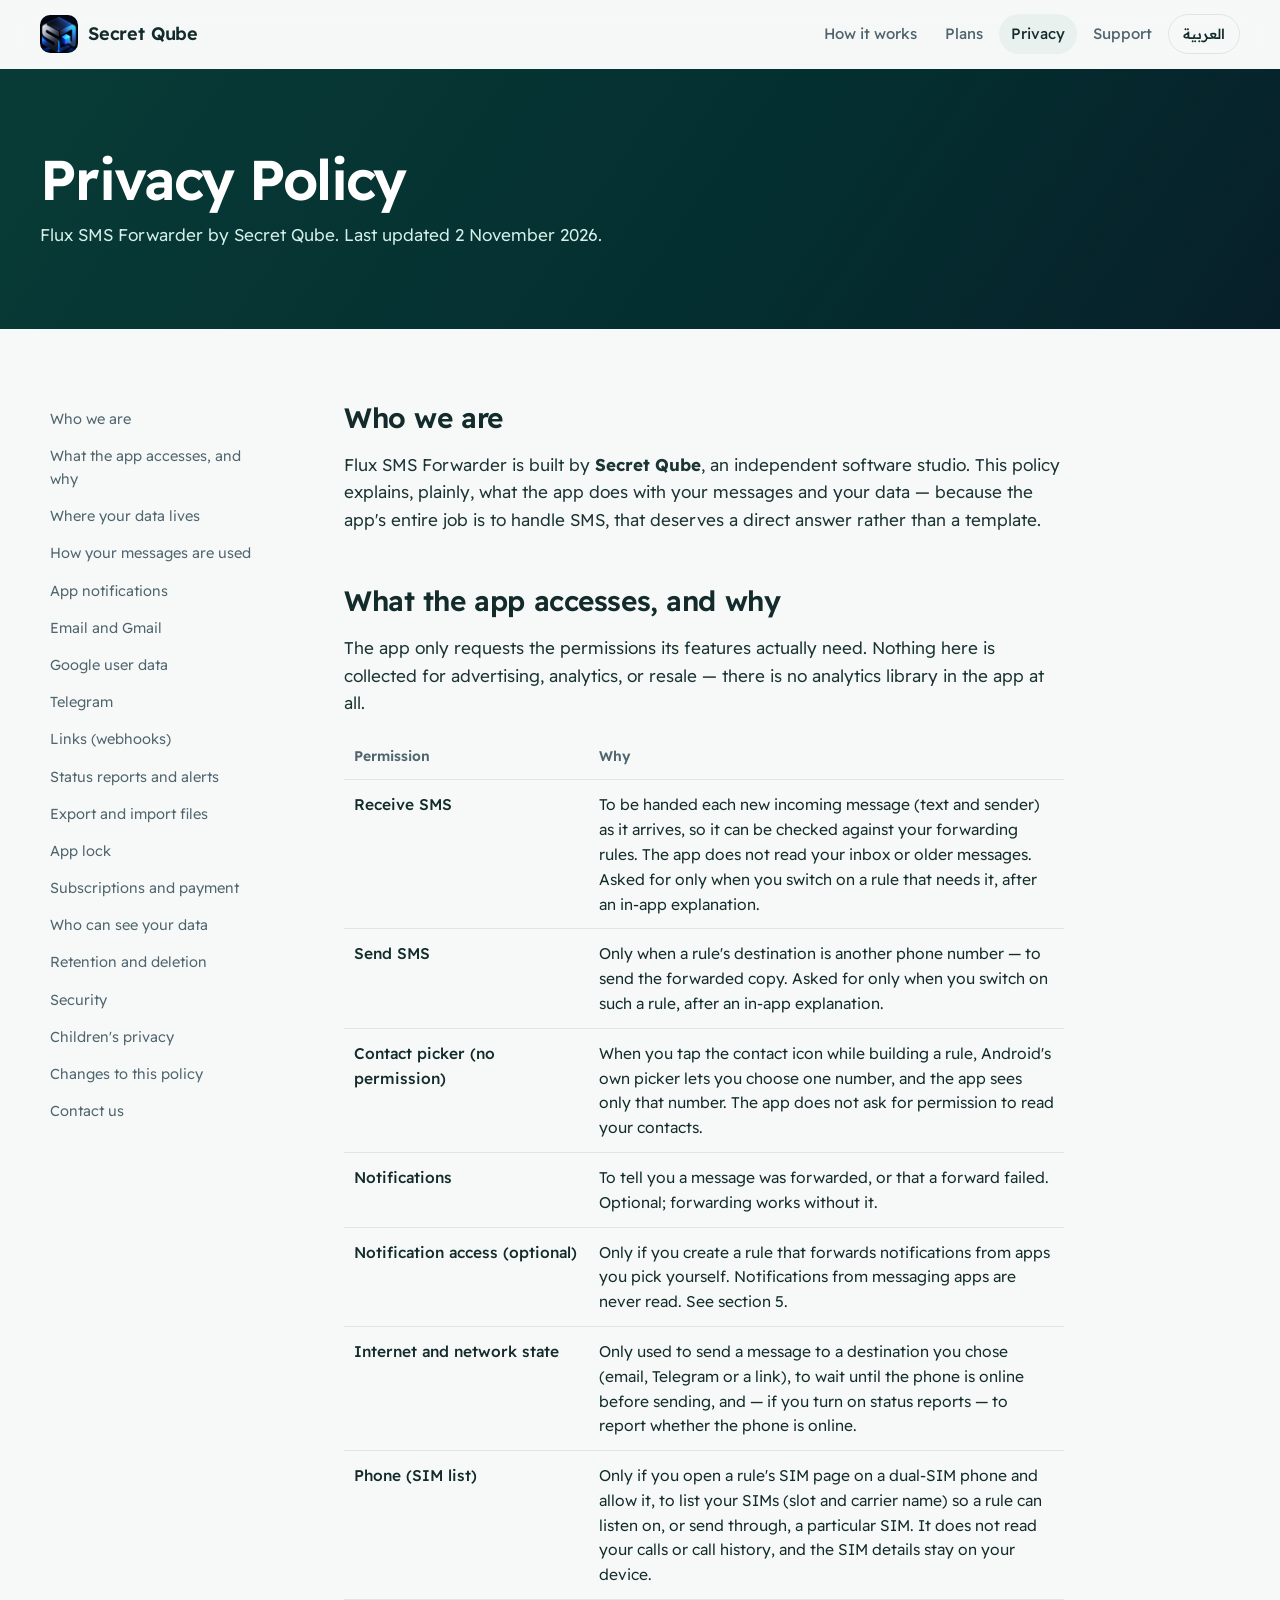
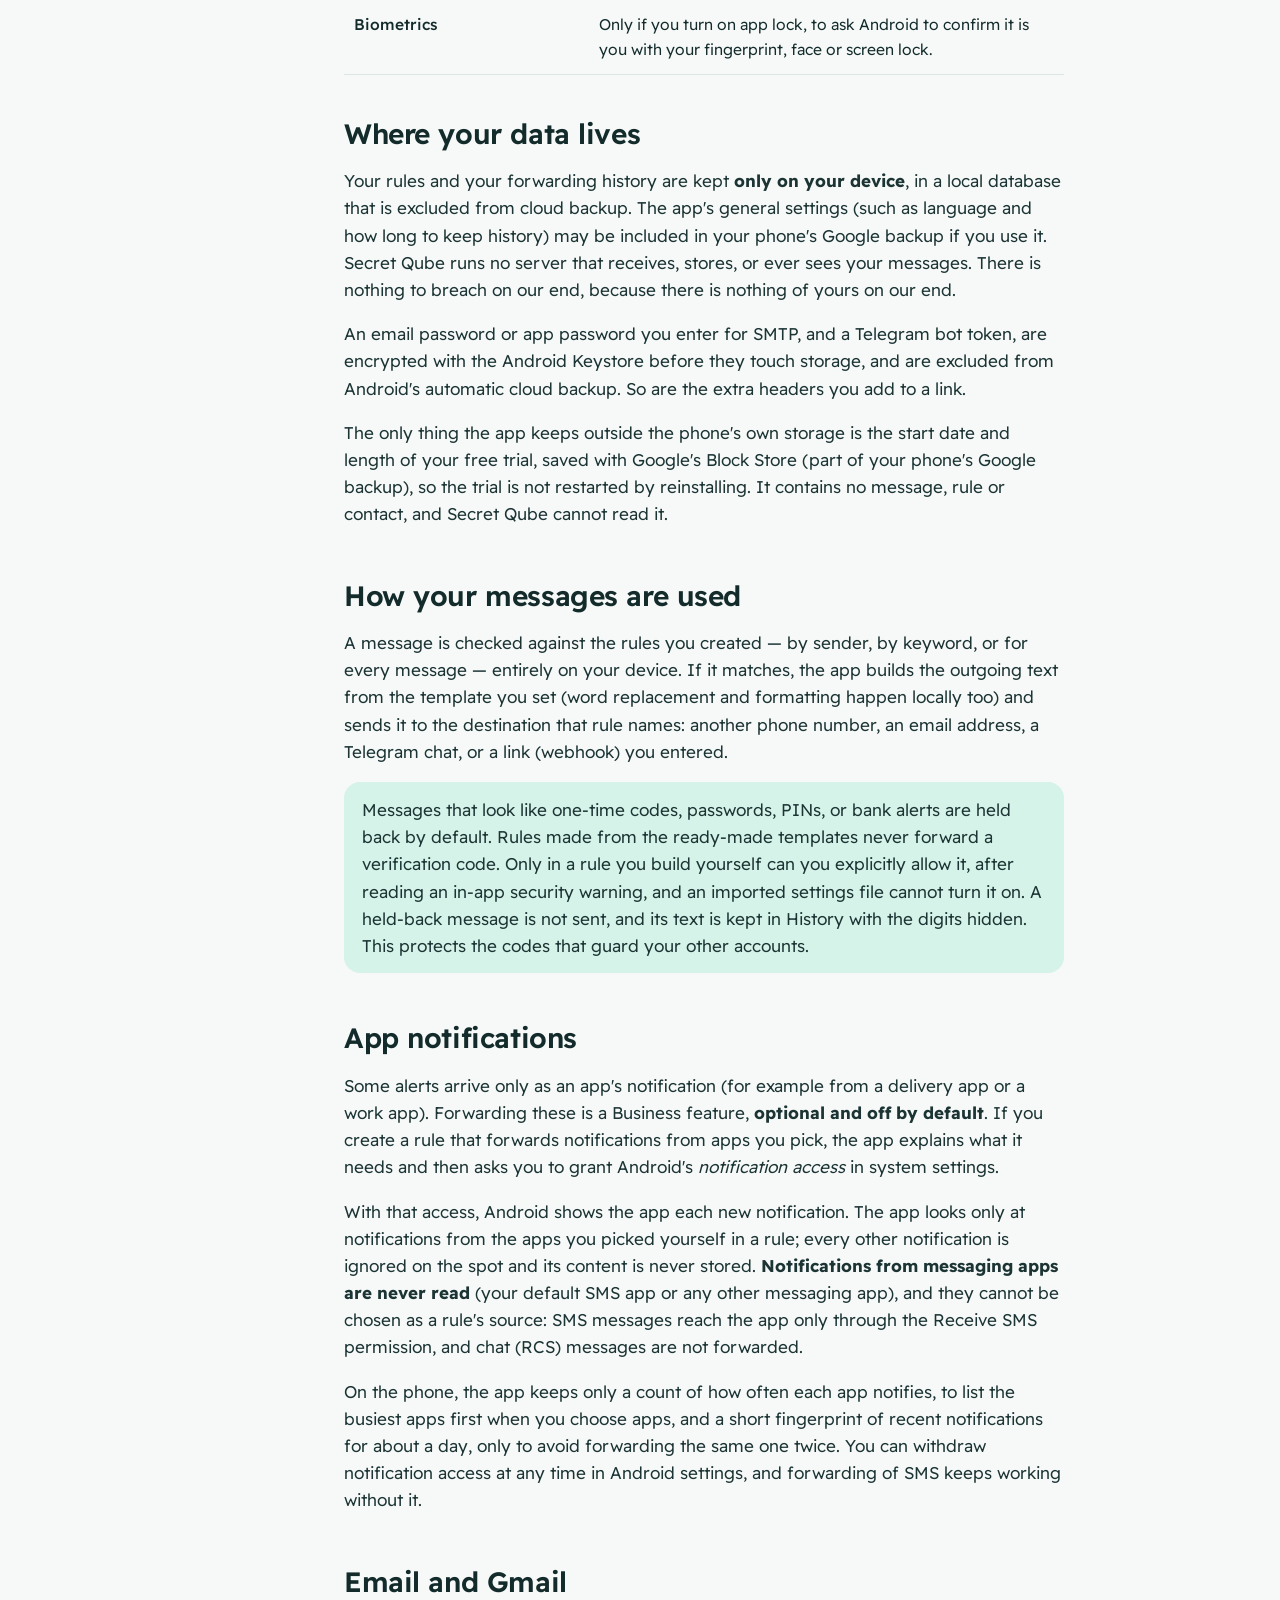
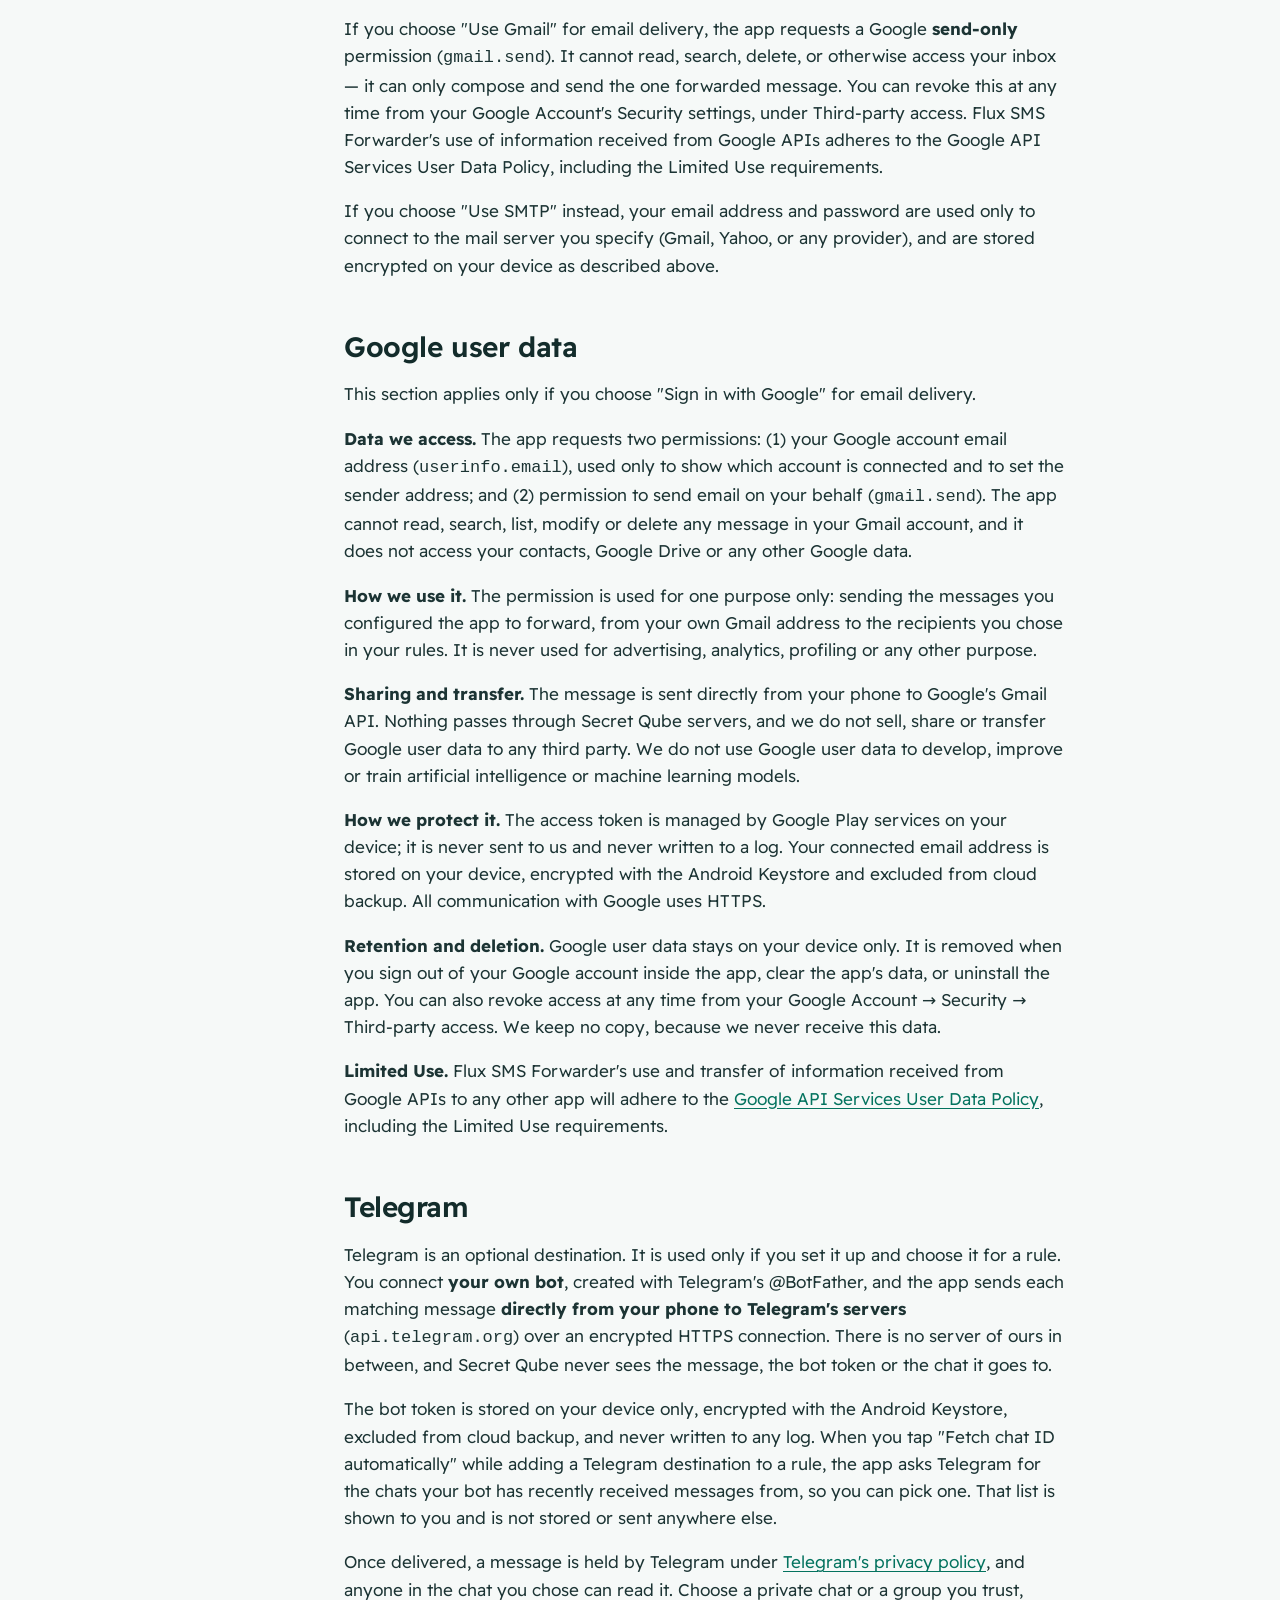
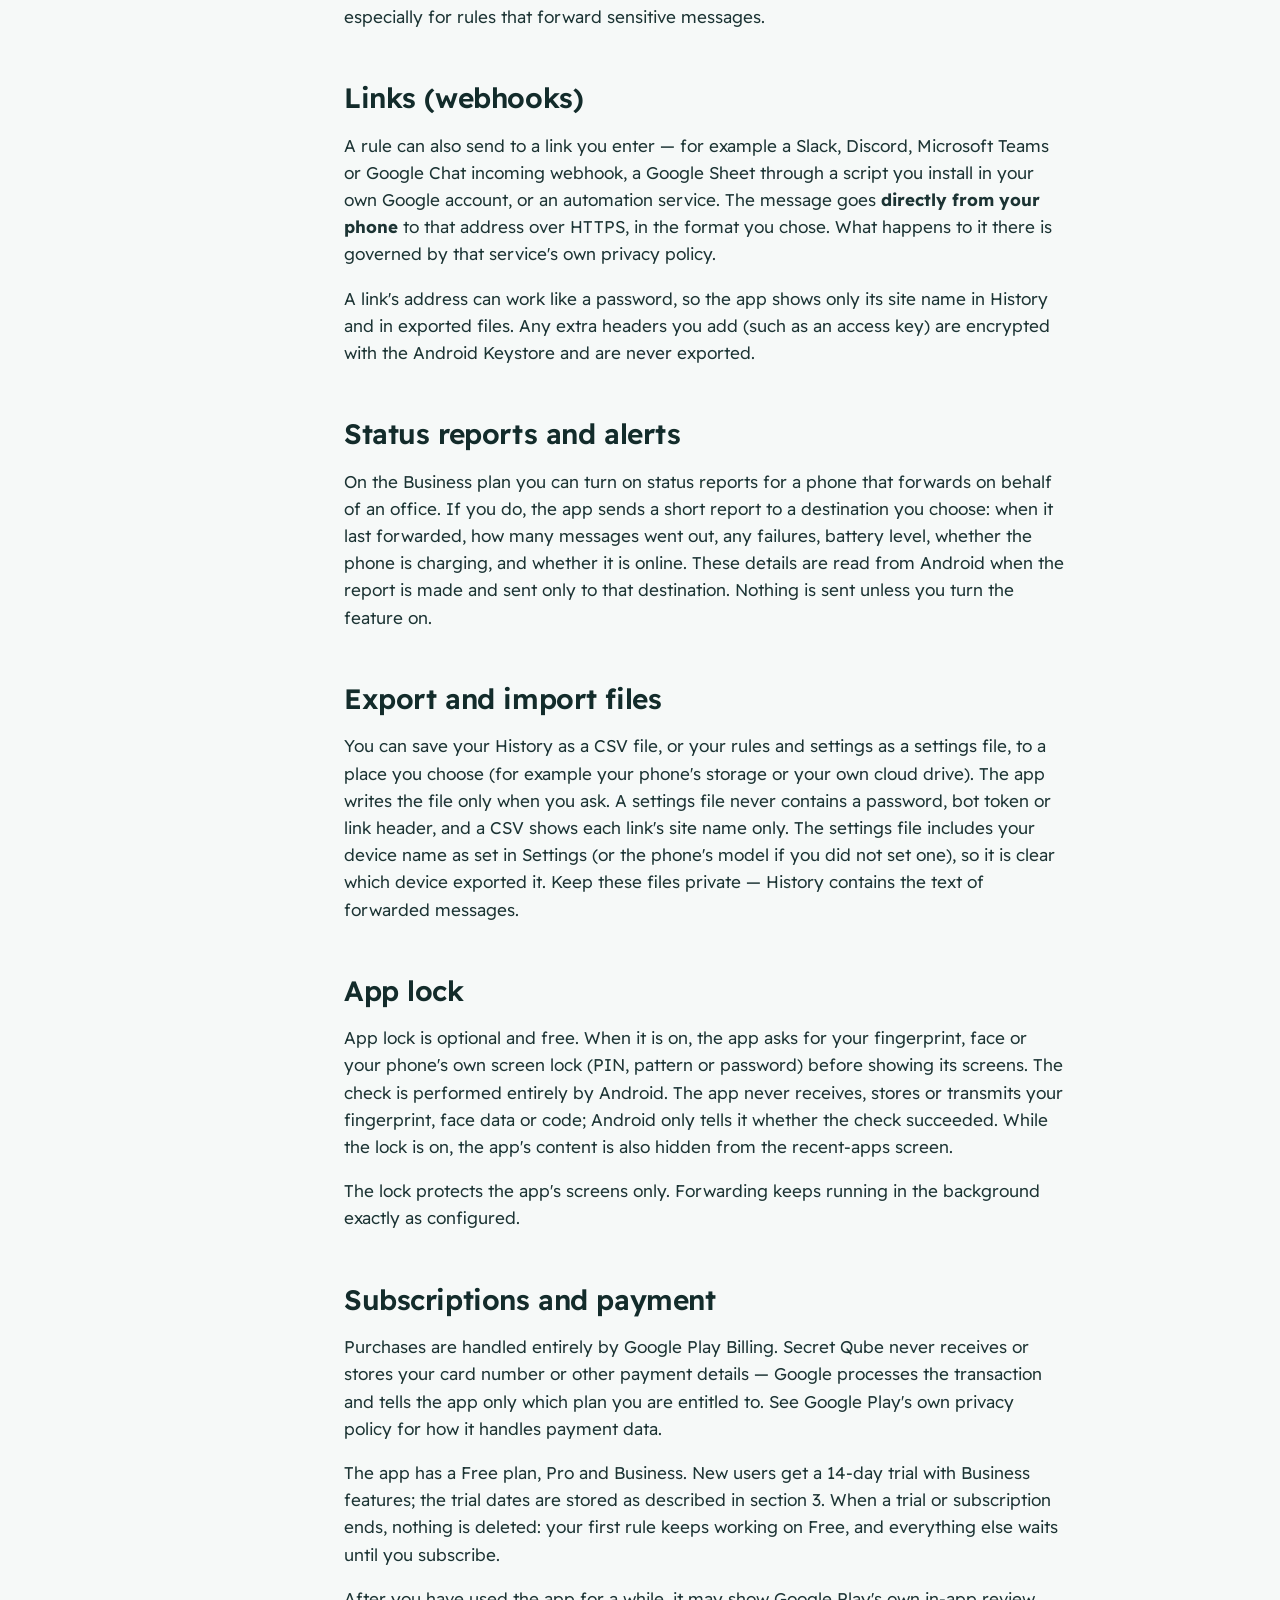
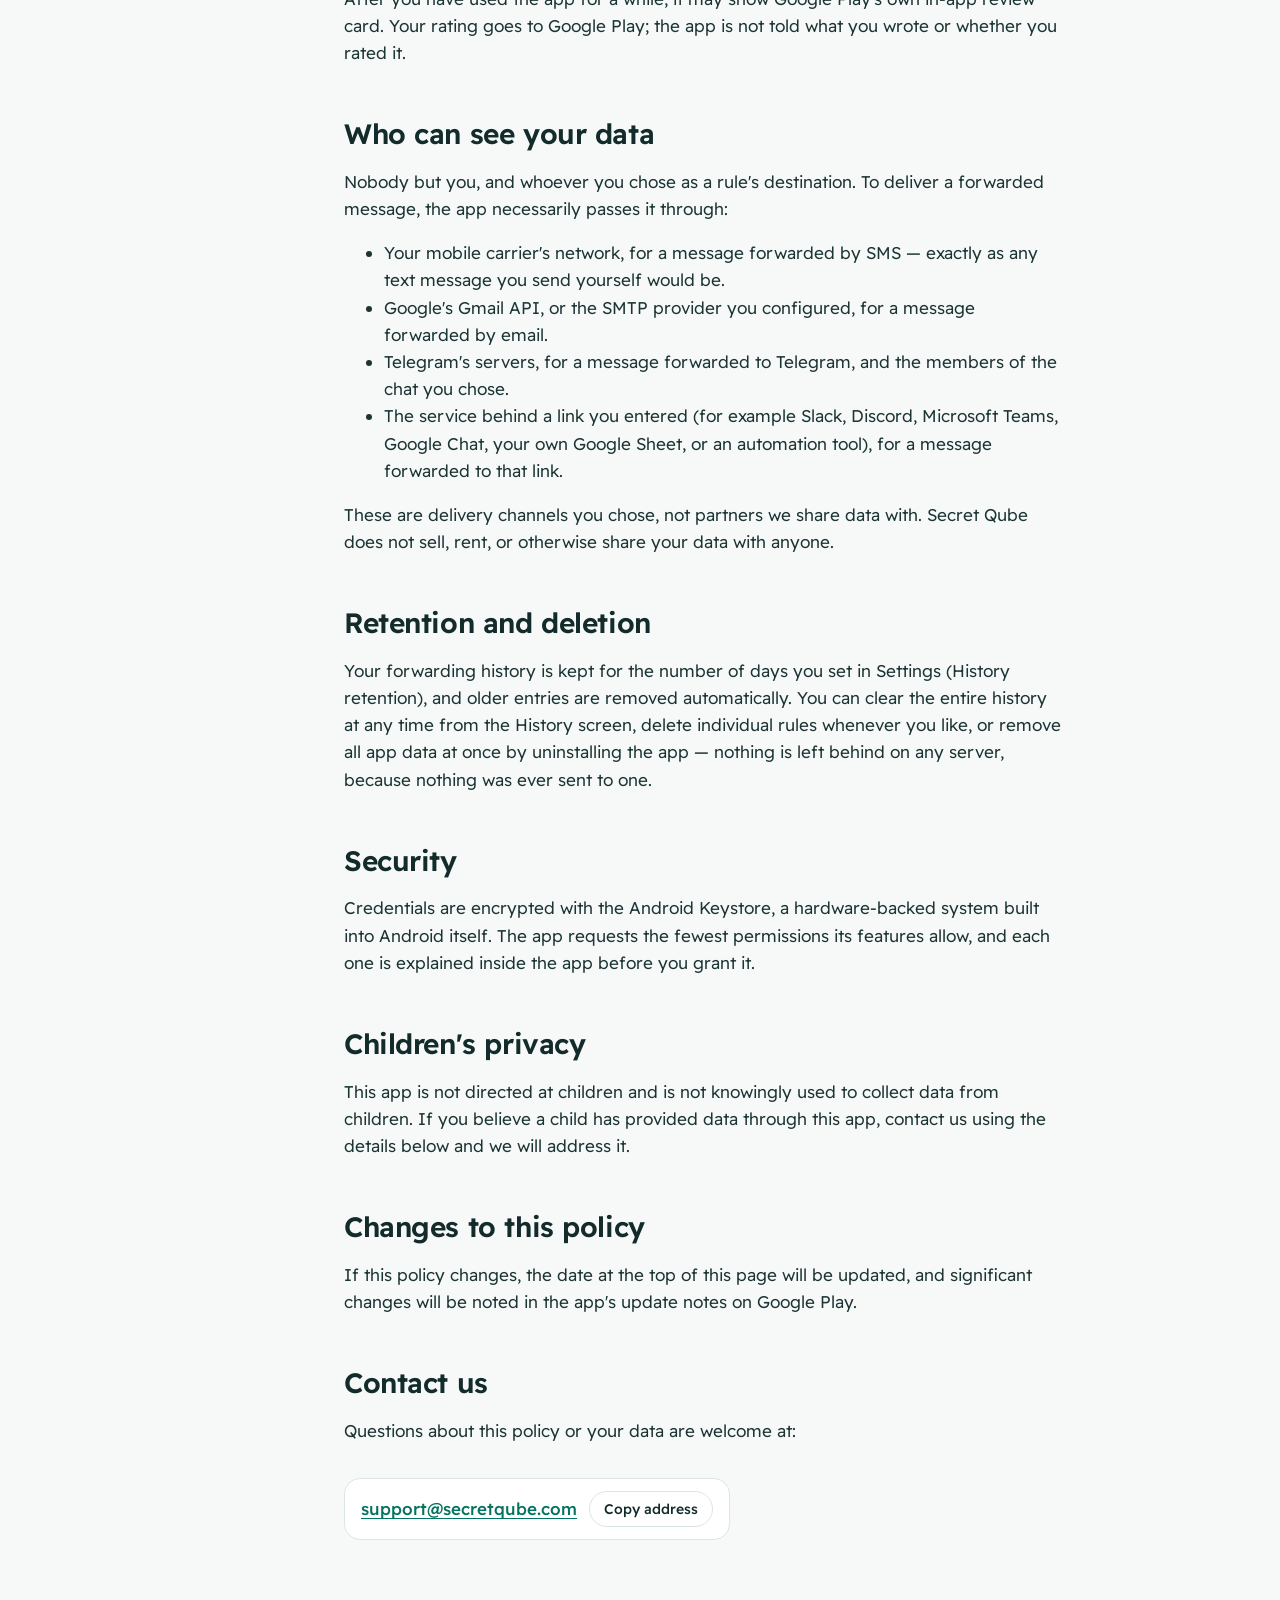
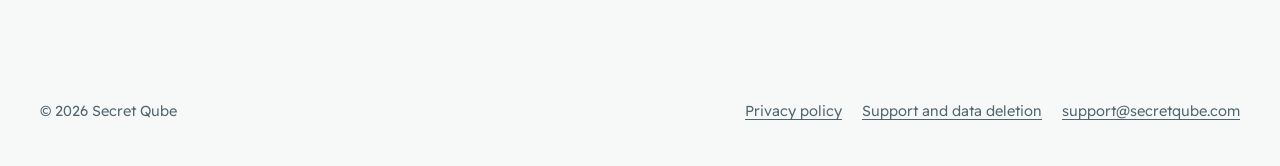
==== commit 55986440: "Add files via upload change the privacy" ====
--- a/privacy.html
+++ b/privacy.html
@@ -1,251 +1,253 @@
-<!doctype html>
-<html lang="ar" dir="rtl" data-lang="ar">
-<head>
-<meta charset="utf-8">
-<meta name="viewport" content="width=device-width,initial-scale=1">
-<title>Privacy Policy, Flux SMS Forwarder by Secret Qube</title>
-<meta name="description" content="Privacy policy for Flux SMS Forwarder by Secret Qube: what the app accesses, where your data stays, and how to delete it.">
-<meta name="theme-color" content="#024E55">
-<link rel="canonical" href="https://secretqube.com/privacy.html">
-<link rel="icon" type="image/png" sizes="32x32" href="assets/favicon-32.png">
-<link rel="apple-touch-icon" href="assets/apple-touch-icon.png">
-<meta property="og:type" content="website">
-<meta property="og:title" content="Flux SMS Forwarder by Secret Qube">
-<meta property="og:description" content="Forward SMS & RCS to email, Telegram, Slack, Google Sheets or another phone, by your rules.">
-<meta property="og:image" content="https://secretqube.com/assets/og.png">
-<meta property="og:url" content="https://secretqube.com/privacy.html">
-<meta name="twitter:card" content="summary_large_image">
-<link rel="preconnect" href="https://fonts.googleapis.com">
-<link rel="preconnect" href="https://fonts.gstatic.com" crossorigin>
-<link href="https://fonts.googleapis.com/css2?family=Readex+Pro:wght@300..700&display=swap" rel="stylesheet">
-<link rel="stylesheet" href="style.css">
-<script src="lang.js"></script>
-</head>
-<body>
-<header class="top" id="top">
-  <div class="wrap">
-    <a class="brand" href="./"><img src="assets/qube-mark.png" alt="" width="38" height="38"><span>Secret Qube</span></a>
-    <nav class="nav" aria-label="Main">
-      <a class="opt" href="./#how"><span lang="ar">كيف يعمل</span><span lang="en">How it works</span></a>
-      <a class="opt" href="./#plans"><span lang="ar">الخطط</span><span lang="en">Plans</span></a>
-      <a href="privacy.html" aria-current="page"><span lang="ar">الخصوصية</span><span lang="en">Privacy</span></a>
-      <a href="support.html"><span lang="ar">الدعم</span><span lang="en">Support</span></a>
-      <button class="lang-btn" type="button" data-lang-toggle><span lang="ar">English</span><span lang="en">العربية</span></button>
-    </nav>
-  </div>
-</header>
-<main>
-<section class="doc-hero"><div class="wrap">
-  <h1><span lang="ar">سياسة الخصوصية</span><span lang="en">Privacy Policy</span></h1>
-  <p><span lang="ar">تطبيق Flux SMS Forwarder من Secret Qube. آخر تحديث: 21&nbsp;أكتوبر&nbsp;2026.</span><span lang="en">Flux SMS Forwarder by Secret Qube. Last updated 21 October 2026.</span></p>
-</div></section>
-<div class="wrap doc">
-  <nav class="toc" aria-label="Contents"><ol>
-      <li><a href="#s1"><span lang="ar">من نحن</span><span lang="en">Who we are</span></a></li>
-      <li><a href="#s2"><span lang="ar">ما الذي يصل إليه التطبيق ولماذا</span><span lang="en">What the app accesses, and why</span></a></li>
-      <li><a href="#s3"><span lang="ar">أين تعيش بياناتك</span><span lang="en">Where your data lives</span></a></li>
-      <li><a href="#s4"><span lang="ar">كيف تُستخدم رسائلك</span><span lang="en">How your messages are used</span></a></li>
-      <li><a href="#s5"><span lang="ar">رسائل الدردشة وإشعارات التطبيقات</span><span lang="en">Chat messages and app notifications</span></a></li>
-      <li><a href="#s6"><span lang="ar">البريد الإلكتروني و Gmail</span><span lang="en">Email and Gmail</span></a></li>
-      <li><a href="#s6g"><span lang="ar">بيانات مستخدم Google</span><span lang="en">Google user data</span></a></li>
-      <li><a href="#s7"><span lang="ar">تيليجرام</span><span lang="en">Telegram</span></a></li>
-      <li><a href="#s8"><span lang="ar">الروابط (Webhooks)</span><span lang="en">Links (webhooks)</span></a></li>
-      <li><a href="#s9"><span lang="ar">تقارير الحالة والتنبيهات</span><span lang="en">Status reports and alerts</span></a></li>
-      <li><a href="#s10"><span lang="ar">ملفات التصدير والاستيراد</span><span lang="en">Export and import files</span></a></li>
-      <li><a href="#s11"><span lang="ar">قفل التطبيق</span><span lang="en">App lock</span></a></li>
-      <li><a href="#s12"><span lang="ar">الاشتراكات والدفع</span><span lang="en">Subscriptions and payment</span></a></li>
-      <li><a href="#s13"><span lang="ar">من يستطيع رؤية بياناتك</span><span lang="en">Who can see your data</span></a></li>
-      <li><a href="#s14"><span lang="ar">الاحتفاظ والحذف</span><span lang="en">Retention and deletion</span></a></li>
-      <li><a href="#s15"><span lang="ar">الأمان</span><span lang="en">Security</span></a></li>
-      <li><a href="#s16"><span lang="ar">خصوصية الأطفال</span><span lang="en">Children's privacy</span></a></li>
-      <li><a href="#s17"><span lang="ar">تغييرات على هذه السياسة</span><span lang="en">Changes to this policy</span></a></li>
-      <li><a href="#s18"><span lang="ar">تواصل معنا</span><span lang="en">Contact us</span></a></li>
-  </ol></nav>
-  <article class="prose">
-    <section id="s1">
-      <h2><span lang="ar">من نحن</span><span lang="en">Who we are</span></h2>
-      <div lang="ar"><p>تطبيق Flux SMS Forwarder من إنتاج <strong>Secret Qube</strong>، استوديو برمجيات مستقل. توضّح هذه السياسة بصراحة ما يفعله التطبيق برسائلك وبياناتك — لأن عمل التطبيق بأكمله هو التعامل مع رسائلك، فهذا يستحق إجابة مباشرة لا نصاً جاهزاً.</p></div>
-      <div lang="en"><p>Flux SMS Forwarder is built by <strong>Secret Qube</strong>, an independent software studio. This policy explains, plainly, what the app does with your messages and your data — because the app's entire job is to handle SMS, that deserves a direct answer rather than a template.</p></div>
-    </section>
-    <section id="s2">
-      <h2><span lang="ar">ما الذي يصل إليه التطبيق ولماذا</span><span lang="en">What the app accesses, and why</span></h2>
-      <div lang="ar"><p>يطلب التطبيق فقط الأذونات التي تحتاجها ميزاته فعلياً. لا شيء هنا يُجمع لأغراض إعلانية أو تحليلية أو للبيع — لا توجد أي مكتبة تحليلات في التطبيق أصلاً.</p>
-    <table >
-      <tr><th>الإذن</th><th>السبب</th></tr>
-      <tr><td>استقبال الرسائل</td><td>ليُسلَّم التطبيق كل رسالة جديدة لحظة وصولها (النص والمرسل) فتُقارَن بقواعد التحويل التي وضعتها. لا يقرأ التطبيق صندوق رسائلك ولا الرسائل القديمة.</td></tr>
-      <tr><td>إرسال الرسائل</td><td>فقط حين تكون وجهة القاعدة رقم هاتف آخر — لإرسال النسخة المحوّلة.</td></tr>
-      <tr><td>منتقي جهات الاتصال (بلا إذن)</td><td>عند ضغطك على أيقونة جهة الاتصال أثناء إنشاء قاعدة، يفتح أندرويد منتقيه لتختار رقماً واحداً، فيرى التطبيق ذلك الرقم فقط. لا يطلب التطبيق إذن قراءة جهات الاتصال عنك. لا يُقرأ شيء آخر من جهات اتصالك.</td></tr>
-      <tr><td>الإشعارات</td><td>لإخبارك أن رسالة حُوِّلت، أو أن التحويل فشل.</td></tr>
-      <tr><td>الوصول إلى الإشعارات (اختياري)</td><td>فقط إذا فعّلت تحويل رسائل الدردشة (RCS) أو إشعارات تطبيقات تختارها. راجع القسم 5.</td></tr>
-      <tr><td>الإنترنت وحالة الشبكة</td><td>يُستخدم فقط لإرسال الرسالة إلى وجهة اخترتها (بريد أو تيليجرام أو رابط)، وللانتظار حتى يتصل الجوال قبل الإرسال، و— إذا فعّلت تقارير الحالة — لذكر ما إذا كان الجوال متصلاً.</td></tr>
-      <tr><td>الهاتف (قائمة الشرائح)</td><td>فقط إذا فتحت صفحة الشرائح في قاعدة على جوال بشريحتين وسمحت بذلك، لعرض شرائحك (الخانة واسم المشغّل) حتى تستقبل القاعدة من شريحة معيّنة أو ترسل عبرها. لا يقرأ مكالماتك ولا سجلّها، وتبقى بيانات الشرائح على جهازك.</td></tr>
-      <tr><td>المصادقة الحيوية</td><td>فقط إذا فعّلت قفل التطبيق، ليطلب من أندرويد التأكد من هويتك بالبصمة أو الوجه أو قفل الشاشة.</td></tr>
-    </table></div>
-      <div lang="en"><p>The app only requests the permissions its features actually need. Nothing here is collected for advertising, analytics, or resale — there is no analytics library in the app at all.</p>
-    <table >
-      <tr><th>Permission</th><th>Why</th></tr>
-      <tr><td>Receive SMS</td><td>To be handed each new incoming message (text and sender) as it arrives, so it can be checked against your forwarding rules. The app does not read your inbox or older messages.</td></tr>
-      <tr><td>Send SMS</td><td>Only when a rule's destination is another phone number — to send the forwarded copy.</td></tr>
-      <tr><td>Contact picker (no permission)</td><td>When you tap the contact icon while building a rule, Android's own picker lets you choose one number, and the app sees only that number. The app does not ask for permission to read your contacts.</td></tr>
-      <tr><td>Notifications</td><td>To tell you a message was forwarded, or that a forward failed.</td></tr>
-      <tr><td>Notification access (optional)</td><td>Only if you turn on forwarding of chat messages (RCS) or of notifications from apps you pick. See section 5.</td></tr>
-      <tr><td>Internet and network state</td><td>Only used to send a message to a destination you chose (email, Telegram or a link), to wait until the phone is online before sending, and — if you turn on status reports — to report whether the phone is online.</td></tr>
-      <tr><td>Phone (SIM list)</td><td>Only if you open a rule's SIM page on a dual-SIM phone and allow it, to list your SIMs (slot and carrier name) so a rule can listen on, or send through, a particular SIM. It does not read your calls or call history, and the SIM details stay on your device.</td></tr>
-      <tr><td>Biometrics</td><td>Only if you turn on app lock, to ask Android to confirm it is you with your fingerprint, face or screen lock.</td></tr>
-    </table></div>
-    </section>
-    <section id="s3">
-      <h2><span lang="ar">أين تعيش بياناتك</span><span lang="en">Where your data lives</span></h2>
-      <div lang="ar"><p>قواعدك وسجلّ تحويلاتك يبقيان <strong>على جهازك فقط</strong>، في قاعدة بيانات محلية مستثناة من النسخ الاحتياطي السحابي. أما إعدادات التطبيق العامة (مثل اللغة ومدة حفظ السجل) فقد تُضمَّن في نسخة Google الاحتياطية لجوالك إن كانت مفعّلة. لا تُشغّل Secret Qube أي خادم يستقبل رسائلك أو يخزّنها أو حتى يراها. لا يوجد شيء يمكن اختراقه من جهتنا، لأنه لا يوجد شيء من بياناتك عندنا أصلاً.</p>
-    <p>كلمة مرور البريد أو كلمة مرور التطبيق التي تُدخلها لإعداد SMTP، ورمز بوت تيليجرام، تُشفَّر جميعها عبر Android Keystore قبل أن تُخزَّن، وتُستثنى من النسخ الاحتياطي السحابي التلقائي لأندرويد. وكذلك الترويسات الإضافية التي تضيفها إلى رابط.</p>
-    <p>الشيء الوحيد الذي يحفظه التطبيق خارج ذاكرة الجوال هو تاريخ بدء فترتك التجريبية ومدتها، عبر Block Store من جوجل (ضمن نسخة جوجل الاحتياطية لجوالك)، حتى لا تبدأ التجربة من جديد بإعادة التثبيت. لا يحتوي على أي رسالة أو قاعدة أو جهة اتصال، ولا تستطيع Secret Qube قراءته.</p></div>
-      <div lang="en"><p>Your rules and your forwarding history are kept <strong>only on your device</strong>, in a local database that is excluded from cloud backup. The app's general settings (such as language and how long to keep history) may be included in your phone's Google backup if you use it. Secret Qube runs no server that receives, stores, or ever sees your messages. There is nothing to breach on our end, because there is nothing of yours on our end.</p>
-    <p>An email password or app password you enter for SMTP, and a Telegram bot token, are encrypted with the Android Keystore before they touch storage, and are excluded from Android's automatic cloud backup. So are the extra headers you add to a link.</p>
-    <p>The only thing the app keeps outside the phone's own storage is the start date and length of your free trial, saved with Google's Block Store (part of your phone's Google backup), so the trial is not restarted by reinstalling. It contains no message, rule or contact, and Secret Qube cannot read it.</p></div>
-    </section>
-    <section id="s4">
-      <h2><span lang="ar">كيف تُستخدم رسائلك</span><span lang="en">How your messages are used</span></h2>
-      <div lang="ar"><p>تُقارَن كل رسالة بالقواعد التي أنشأتها — حسب المرسل، أو كلمة مفتاحية، أو لكل رسالة — بالكامل على جهازك. إذا تطابقت، يبني التطبيق نص الرسالة الصادرة من القالب الذي حددته (استبدال الكلمات والتنسيق يحدثان محلياً أيضاً)، ويرسلها إلى الوجهة التي حدّدتها القاعدة: رقم هاتف آخر، أو عنوان بريد إلكتروني، أو محادثة في تيليجرام، أو رابط (Webhook) أدخلته.</p>
-    <div class="callout">
-      <p>الرسائل التي تبدو كرموز تحقق لمرة واحدة، أو أرقام سرّية، أو تنبيهات بنكية تُحجب افتراضياً، ما لم تفعّل صراحةً تحويلها لتلك القاعدة بعد قراءة تحذير داخل التطبيق. هذا يحمي الرموز التي تحرس حساباتك الأخرى.</p>
-    </div></div>
-      <div lang="en"><p>A message is checked against the rules you created — by sender, by keyword, or for every message — entirely on your device. If it matches, the app builds the outgoing text from the template you set (word replacement and formatting happen locally too) and sends it to the destination that rule names: another phone number, an email address, a Telegram chat, or a link (webhook) you entered.</p>
-    <div class="callout">
-      <p>Messages that look like one-time codes, PINs, or bank alerts are held back by default, unless you explicitly turn on forwarding for that rule after reading an in-app warning. This protects the codes that guard your other accounts.</p>
-    </div></div>
-    </section>
-    <section id="s5">
-      <h2><span lang="ar">رسائل الدردشة وإشعارات التطبيقات</span><span lang="en">Chat messages and app notifications</span></h2>
-      <div lang="ar"><p>تصل بعض الرسائل دردشةً (RCS) بدل SMS، وتصل بعض التنبيهات إشعاراً من تطبيق فقط. تحويل هذه <strong>اختياري ومُطفأ افتراضياً</strong>. إذا فعّلته، يشرح التطبيق ما يحتاجه ثم يطلب منك منح <em>الوصول إلى الإشعارات</em> من إعدادات أندرويد.</p>
-    <p>بهذا الإذن يُطلع أندرويد التطبيق على كل إشعار جديد. ينظر التطبيق فقط في إشعارات تطبيق الرسائل (لرسائل الدردشة) وإشعارات التطبيقات التي اخترتها بنفسك، ويتجاهل أي إشعار آخر فوراً دون حفظ محتواه؛ ويحتفظ على الجوال فقط بعدد مرات الإشعار لكل تطبيق، ليعرض التطبيقات الأكثر نشاطاً أولاً عند الاختيار. تُحفظ بصمة قصيرة لنص الرسائل الأخيرة على الجهاز لفترة محدودة، فقط لمنع تحويل الرسالة نفسها مرتين. يمكنك سحب الإذن في أي وقت من إعدادات أندرويد، ويستمر تحويل SMS دونه.</p></div>
-      <div lang="en"><p>Some messages arrive as chat (RCS) instead of SMS, and some alerts arrive only as an app's notification. Forwarding these is <strong>optional and off by default</strong>. If you turn it on, the app explains what it needs and then asks you to grant Android's <em>notification access</em> in system settings.</p>
-    <p>With that access, Android shows the app each new notification. The app looks only at notifications from your messaging app (for chat messages) and from the apps you picked yourself; every other notification is ignored on the spot and its content is never stored; the app only keeps, on the phone, a count of how often each app notifies, to list the busiest apps first when you choose apps. A short fingerprint of recent message text is kept on the device for a limited time, only to avoid forwarding the same message twice. You can withdraw notification access at any time in Android settings, and forwarding of SMS keeps working without it.</p></div>
-    </section>
-    <section id="s6">
-      <h2><span lang="ar">البريد الإلكتروني و Gmail</span><span lang="en">Email and Gmail</span></h2>
-      <div lang="ar"><p>إذا اخترت «استخدام Gmail» لإرسال البريد، يطلب التطبيق من جوجل صلاحية <strong>إرسال فقط</strong> (<code>gmail.send</code>). لا يمكنه قراءة صندوق بريدك أو البحث فيه أو حذف شيء منه أو الوصول إليه بأي شكل آخر — يمكنه فقط تأليف وإرسال تلك الرسالة المحوّلة الواحدة. يمكنك إلغاء هذه الصلاحية في أي وقت من إعدادات الأمان في حساب Google، تحت «وصول تطبيقات الطرف الثالث». ويلتزم استخدام التطبيق للمعلومات التي يتلقاها من واجهات Google البرمجية بسياسة بيانات مستخدمي خدمات Google API، بما فيها متطلبات الاستخدام المحدود (Limited Use).</p>
-    <p>إذا اخترت «استخدام SMTP» بدلاً من ذلك، يُستخدم بريدك وكلمة مرورك فقط للاتصال بخادم البريد الذي تحدّده (Gmail أو Yahoo أو أي مزوّد آخر)، ويُخزَّنان مشفّرين على جهازك كما ذُكر أعلاه.</p></div>
-      <div lang="en"><p>If you choose "Use Gmail" for email delivery, the app requests a Google <strong>send-only</strong> permission (<code>gmail.send</code>). It cannot read, search, delete, or otherwise access your inbox — it can only compose and send the one forwarded message. You can revoke this at any time from your Google Account's Security settings, under Third-party access. Flux SMS Forwarder's use of information received from Google APIs adheres to the Google API Services User Data Policy, including the Limited Use requirements.</p>
-    <p>If you choose "Use SMTP" instead, your email address and password are used only to connect to the mail server you specify (Gmail, Yahoo, or any provider), and are stored encrypted on your device as described above.</p></div>
-    </section>
-    <section id="s6g">
-      <h2><span lang="ar">بيانات مستخدم Google</span><span lang="en">Google user data</span></h2>
-      <div lang="ar"><p>ينطبق هذا القسم فقط إذا اخترت «تسجيل الدخول بحساب Google» لإرسال البريد.</p>
-    <p><strong>البيانات التي نصل إليها.</strong> يطلب التطبيق صلاحيتين: (1) عنوان بريد حسابك في Google (<code>userinfo.email</code>) لعرض الحساب المتصل وتحديد عنوان المرسِل فقط؛ (2) صلاحية إرسال البريد نيابةً عنك (<code>gmail.send</code>). لا يستطيع التطبيق قراءة أي رسالة في Gmail أو البحث فيها أو عرضها أو تعديلها أو حذفها، ولا يصل إلى جهات الاتصال أو Google Drive أو أي بيانات Google أخرى.</p>
-    <p><strong>كيف نستخدمها.</strong> تُستخدم الصلاحية لغرض واحد: إرسال الرسائل التي ضبطت التطبيق على تحويلها، من بريدك أنت إلى المستلمين الذين حددتهم في قواعدك. لا تُستخدم للإعلانات أو التحليل أو بناء ملفات تعريف أو أي غرض آخر.</p>
-    <p><strong>المشاركة والنقل.</strong> تُرسل الرسالة مباشرةً من جوالك إلى واجهة Gmail من Google. لا يمر شيء عبر خوادم Secret Qube، ولا نبيع بيانات مستخدم Google ولا نشاركها ولا ننقلها إلى أي طرف ثالث. ولا نستخدمها لتطوير أو تحسين أو تدريب نماذج الذكاء الاصطناعي أو التعلم الآلي.</p>
-    <p><strong>كيف نحميها.</strong> رمز الوصول تديره خدمات Google Play على جهازك ولا يصلنا ولا يُكتب في أي سجل. عنوان بريدك المتصل مخزّن على جهازك مشفّراً عبر Android Keystore ومستثنى من النسخ الاحتياطي السحابي. كل اتصال مع Google يتم عبر HTTPS.</p>
-    <p><strong>الاحتفاظ والحذف.</strong> تبقى بيانات Google على جهازك فقط، وتُزال عند تسجيل الخروج من حساب Google داخل التطبيق، أو مسح بيانات التطبيق، أو حذفه. ويمكنك سحب الصلاحية في أي وقت من حساب Google ← الأمان ← وصول تطبيقات الطرف الثالث. لا نحتفظ بأي نسخة لأننا لا نستقبل هذه البيانات أصلاً.</p>
-    <p><strong>الاستخدام المحدود.</strong> يلتزم استخدام Flux SMS Forwarder للمعلومات الواردة من Google APIs ونقلها إلى أي تطبيق آخر بـ <a href="https://developers.google.com/terms/api-services-user-data-policy" rel="noopener">سياسة بيانات مستخدمي خدمات Google API</a>، بما فيها متطلبات الاستخدام المحدود (Limited Use).</p></div>
-      <div lang="en"><p>This section applies only if you choose "Sign in with Google" for email delivery.</p>
-    <p><strong>Data we access.</strong> The app requests two permissions: (1) your Google account email address (<code>userinfo.email</code>), used only to show which account is connected and to set the sender address; and (2) permission to send email on your behalf (<code>gmail.send</code>). The app cannot read, search, list, modify or delete any message in your Gmail account, and it does not access your contacts, Google Drive or any other Google data.</p>
-    <p><strong>How we use it.</strong> The permission is used for one purpose only: sending the messages you configured the app to forward, from your own Gmail address to the recipients you chose in your rules. It is never used for advertising, analytics, profiling or any other purpose.</p>
-    <p><strong>Sharing and transfer.</strong> The message is sent directly from your phone to Google's Gmail API. Nothing passes through Secret Qube servers, and we do not sell, share or transfer Google user data to any third party. We do not use Google user data to develop, improve or train artificial intelligence or machine learning models.</p>
-    <p><strong>How we protect it.</strong> The access token is managed by Google Play services on your device; it is never sent to us and never written to a log. Your connected email address is stored on your device, encrypted with the Android Keystore and excluded from cloud backup. All communication with Google uses HTTPS.</p>
-    <p><strong>Retention and deletion.</strong> Google user data stays on your device only. It is removed when you sign out of your Google account inside the app, clear the app's data, or uninstall the app. You can also revoke access at any time from your Google Account → Security → Third-party access. We keep no copy, because we never receive this data.</p>
-    <p><strong>Limited Use.</strong> Flux SMS Forwarder's use and transfer of information received from Google APIs to any other app will adhere to the <a href="https://developers.google.com/terms/api-services-user-data-policy" rel="noopener">Google API Services User Data Policy</a>, including the Limited Use requirements.</p></div>
-    </section>
-    <section id="s7">
-      <h2><span lang="ar">تيليجرام</span><span lang="en">Telegram</span></h2>
-      <div lang="ar"><p>تيليجرام وجهة اختيارية، ولا تُستخدم إلا إذا أعددتها واخترتها لقاعدة ما. تربط <strong>البوت الخاص بك</strong> الذي تنشئه عبر ‎@BotFather في تيليجرام، ويُرسل التطبيق كل رسالة مطابقة <strong>مباشرةً من جوالك إلى خوادم تيليجرام</strong> (<code>api.telegram.org</code>) عبر اتصال HTTPS مشفّر. لا يوجد أي خادم تابع لنا في المنتصف، ولا تطّلع Secret Qube على الرسالة ولا على رمز البوت ولا على المحادثة التي تُرسل إليها.</p>
-    <p>يُحفظ رمز البوت على جهازك فقط، مشفّراً عبر Android Keystore، ومستثنى من النسخ الاحتياطي السحابي، ولا يُكتب في أي سجل. وعند ضغطك «جلب Chat ID تلقائياً» أثناء إضافة وجهة تيليجرام إلى قاعدة، يطلب التطبيق من تيليجرام قائمة المحادثات التي استقبل منها البوت رسائل مؤخراً لتختار منها. تُعرض هذه القائمة عليك فقط، ولا تُحفظ ولا تُرسل إلى أي مكان آخر.</p>
-    <p>بعد التسليم، تخضع الرسالة لدى تيليجرام <a href="https://telegram.org/privacy" rel="noopener">لسياسة خصوصية تيليجرام</a>، ويستطيع قراءتها كل من في المحادثة التي اخترتها. اختر محادثة خاصة أو مجموعة تثق بها، خصوصاً للقواعد التي تحوّل رسائل البنوك.</p></div>
-      <div lang="en"><p>Telegram is an optional destination. It is used only if you set it up and choose it for a rule. You connect <strong>your own bot</strong>, created with Telegram's @BotFather, and the app sends each matching message <strong>directly from your phone to Telegram's servers</strong> (<code>api.telegram.org</code>) over an encrypted HTTPS connection. There is no server of ours in between, and Secret Qube never sees the message, the bot token or the chat it goes to.</p>
-    <p>The bot token is stored on your device only, encrypted with the Android Keystore, excluded from cloud backup, and never written to any log. When you tap "Fetch chat ID automatically" while adding a Telegram destination to a rule, the app asks Telegram for the chats your bot has recently received messages from, so you can pick one. That list is shown to you and is not stored or sent anywhere else.</p>
-    <p>Once delivered, a message is held by Telegram under <a href="https://telegram.org/privacy" rel="noopener">Telegram's privacy policy</a>, and anyone in the chat you chose can read it. Choose a private chat or a group you trust, especially for rules that forward bank messages.</p></div>
-    </section>
-    <section id="s8">
-      <h2><span lang="ar">الروابط (Webhooks)</span><span lang="en">Links (webhooks)</span></h2>
-      <div lang="ar"><p>يمكن للقاعدة أيضاً أن ترسل إلى رابط تُدخله — مثل رابط Webhook في Slack أو Discord أو Microsoft Teams أو Google Chat، أو جدول Google Sheets عبر سكربت تثبّته في حسابك على جوجل، أو خدمة أتمتة. تذهب الرسالة <strong>مباشرةً من جوالك</strong> إلى ذلك العنوان عبر HTTPS بالصيغة التي اخترتها، وتخضع هناك لسياسة خصوصية تلك الخدمة.</p>
-    <p>قد يعمل عنوان الرابط ككلمة مرور، لذا يعرض التطبيق اسم الموقع فقط في السجلّ وفي الملفات المصدَّرة. وتُشفَّر أي ترويسات إضافية تضيفها (مثل مفتاح وصول) عبر Android Keystore ولا تُصدَّر أبداً.</p></div>
-      <div lang="en"><p>A rule can also send to a link you enter — for example a Slack, Discord, Microsoft Teams or Google Chat incoming webhook, a Google Sheet through a script you install in your own Google account, or an automation service. The message goes <strong>directly from your phone</strong> to that address over HTTPS, in the format you chose. What happens to it there is governed by that service's own privacy policy.</p>
-    <p>A link's address can work like a password, so the app shows only its site name in History and in exported files. Any extra headers you add (such as an access key) are encrypted with the Android Keystore and are never exported.</p></div>
-    </section>
-    <section id="s9">
-      <h2><span lang="ar">تقارير الحالة والتنبيهات</span><span lang="en">Status reports and alerts</span></h2>
-      <div lang="ar"><p>في خطة Business يمكنك تفعيل تقارير الحالة لجوال يحوّل نيابةً عن مكتب. عند تفعيلها يرسل التطبيق تقريراً قصيراً إلى وجهة تختارها: آخر تحويل، وعدد الرسائل المرسلة، وأي إخفاقات، ومستوى البطارية، وهل الجوال على الشاحن، وهل هو متصل. تُقرأ هذه التفاصيل من أندرويد وقت إعداد التقرير وتُرسل إلى تلك الوجهة فقط، ولا يُرسل شيء ما لم تفعّل الميزة.</p></div>
-      <div lang="en"><p>On the Business plan you can turn on status reports for a phone that forwards on behalf of an office. If you do, the app sends a short report to a destination you choose: when it last forwarded, how many messages went out, any failures, battery level, whether the phone is charging, and whether it is online. These details are read from Android when the report is made and sent only to that destination. Nothing is sent unless you turn the feature on.</p></div>
-    </section>
-    <section id="s10">
-      <h2><span lang="ar">ملفات التصدير والاستيراد</span><span lang="en">Export and import files</span></h2>
-      <div lang="ar"><p>يمكنك حفظ السجلّ ملف CSV، أو حفظ قواعدك وإعداداتك في ملف إعدادات، في مكان تختاره (مثل ذاكرة جوالك أو تخزينك السحابي). لا يكتب التطبيق الملف إلا حين تطلب. لا يحتوي ملف الإعدادات أبداً على كلمة مرور أو رمز بوت أو ترويسة رابط، ويعرض ملف CSV اسم موقع الرابط فقط. يتضمن ملف الإعدادات اسم الجهاز الذي اخترته في الإعدادات (أو طراز الجوال إن لم تختر اسماً) ليُعرف الجهاز الذي صدّره. احفظ هذه الملفات بخصوصية — فالسجلّ يحتوي نص الرسائل المحوّلة.</p></div>
-      <div lang="en"><p>You can save your History as a CSV file, or your rules and settings as a settings file, to a place you choose (for example your phone's storage or your own cloud drive). The app writes the file only when you ask. A settings file never contains a password, bot token or link header, and a CSV shows each link's site name only. The settings file includes your device name as set in Settings (or the phone's model if you did not set one), so it is clear which device exported it. Keep these files private — History contains the text of forwarded messages.</p></div>
-    </section>
-    <section id="s11">
-      <h2><span lang="ar">قفل التطبيق</span><span lang="en">App lock</span></h2>
-      <div lang="ar"><p>قفل التطبيق اختياري ومجاني. عند تفعيله يطلب التطبيق بصمتك أو وجهك أو رمز قفل جوالك (PIN أو نمط أو كلمة مرور) قبل عرض شاشاته. يتم التحقق بالكامل عبر نظام أندرويد، ولا يستقبل التطبيق بصمتك أو بيانات وجهك أو رمزك ولا يخزّنها ولا يرسلها أبداً. يُبلغه النظام فقط بنجاح التحقق أو فشله. وأثناء تفعيل القفل يُخفى محتوى التطبيق أيضاً من شاشة التطبيقات الأخيرة.</p>
-    <p>يحمي القفل شاشات التطبيق فقط، ويستمر التحويل في الخلفية كما ضبطته تماماً.</p></div>
-      <div lang="en"><p>App lock is optional and free. When it is on, the app asks for your fingerprint, face or your phone's own screen lock (PIN, pattern or password) before showing its screens. The check is performed entirely by Android. The app never receives, stores or transmits your fingerprint, face data or code; Android only tells it whether the check succeeded. While the lock is on, the app's content is also hidden from the recent-apps screen.</p>
-    <p>The lock protects the app's screens only. Forwarding keeps running in the background exactly as configured.</p></div>
-    </section>
-    <section id="s12">
-      <h2><span lang="ar">الاشتراكات والدفع</span><span lang="en">Subscriptions and payment</span></h2>
-      <div lang="ar"><p>تُدار عمليات الشراء بالكامل عبر Google Play Billing. لا تستقبل Secret Qube أو تخزّن رقم بطاقتك أو أي تفاصيل دفع أخرى — تعالج جوجل العملية وتُخبر التطبيق فقط بالخطة التي يحق لك استخدامها. راجع سياسة خصوصية Google Play نفسها لمعرفة كيفية تعاملها مع بيانات الدفع.</p>
-    <p>في التطبيق خطة مجانية وخطتا Pro وBusiness. يحصل المستخدم الجديد على تجربة ١٤ يوماً بميزات Business، ويُحفظ تاريخها كما في القسم 3. عند انتهاء التجربة أو الاشتراك لا يُحذف شيء: تستمر قاعدتك الأولى في الخطة المجانية، وينتظر الباقي حتى تشترك.</p>
-    <p>بعد استخدامك التطبيق مدةً، قد يعرض بطاقة التقييم الخاصة بـ Google Play. يذهب تقييمك إلى Google Play، ولا يعرف التطبيق ما كتبته ولا إن كنت قيّمت.</p></div>
-      <div lang="en"><p>Purchases are handled entirely by Google Play Billing. Secret Qube never receives or stores your card number or other payment details — Google processes the transaction and tells the app only which plan you are entitled to. See Google Play's own privacy policy for how it handles payment data.</p>
-    <p>The app has a Free plan, Pro and Business. New users get a 14-day trial with Business features; the trial dates are stored as described in section 3. When a trial or subscription ends, nothing is deleted: your first rule keeps working on Free, and everything else waits until you subscribe.</p>
-    <p>After you have used the app for a while, it may show Google Play's own in-app review card. Your rating goes to Google Play; the app is not told what you wrote or whether you rated it.</p></div>
-    </section>
-    <section id="s13">
-      <h2><span lang="ar">من يستطيع رؤية بياناتك</span><span lang="en">Who can see your data</span></h2>
-      <div lang="ar"><p>لا أحد سواك، وسوى من اخترته أنت وجهةً لقاعدة ما. ولتوصيل الرسالة المحوّلة، يمرّ التطبيق بها بالضرورة عبر:</p>
-    <ul>
-      <li>شبكة شركة الاتصالات الخاصة بك، للرسالة المحوّلة عبر الرسائل النصية — تماماً كأي رسالة ترسلها بنفسك.</li>
-      <li>واجهة Gmail من جوجل، أو خادم SMTP الذي أعددته، للرسالة المحوّلة عبر البريد الإلكتروني.</li>
-      <li>خوادم تيليجرام، للرسالة المحوّلة إلى تيليجرام، وأعضاء المحادثة التي اخترتها.</li>
-      <li>الخدمة التي يتبعها رابط أدخلته (مثل Slack أو Discord أو Microsoft Teams أو Google Chat أو جدول Google Sheets الخاص بك أو أداة أتمتة)، للرسالة المحوّلة إلى ذلك الرابط.</li>
-    </ul>
-    <p>هذه قنوات توصيل اخترتها أنت، وليست شركاء نشارك معهم بياناتك. لا تبيع Secret Qube بياناتك أو تؤجّرها أو تشاركها مع أي طرف بأي شكل آخر.</p></div>
-      <div lang="en"><p>Nobody but you, and whoever you chose as a rule's destination. To deliver a forwarded message, the app necessarily passes it through:</p>
-    <ul>
-      <li>Your mobile carrier's network, for a message forwarded by SMS — exactly as any text message you send yourself would be.</li>
-      <li>Google's Gmail API, or the SMTP provider you configured, for a message forwarded by email.</li>
-      <li>Telegram's servers, for a message forwarded to Telegram, and the members of the chat you chose.</li>
-      <li>The service behind a link you entered (for example Slack, Discord, Microsoft Teams, Google Chat, your own Google Sheet, or an automation tool), for a message forwarded to that link.</li>
-    </ul>
-    <p>These are delivery channels you chose, not partners we share data with. Secret Qube does not sell, rent, or otherwise share your data with anyone.</p></div>
-    </section>
-    <section id="s14">
-      <h2><span lang="ar">الاحتفاظ والحذف</span><span lang="en">Retention and deletion</span></h2>
-      <div lang="ar"><p>يُحتفَظ بسجلّ تحويلاتك للمدة التي حدّدتها في الإعدادات (مدة الاحتفاظ بالسجلّ)، وتُحذف الإدخالات الأقدم تلقائياً. يمكنك مسح السجلّ كاملاً في أي وقت من شاشة السجلّ، أو حذف قواعد فردية وقتما شئت، أو إزالة كل بيانات التطبيق دفعة واحدة بإلغاء تثبيته — لا يبقى شيء على أي خادم، لأنه لم يُرسَل إلى خادم أصلاً.</p></div>
-      <div lang="en"><p>Your forwarding history is kept for the number of days you set in Settings (History retention), and older entries are removed automatically. You can clear the entire history at any time from the History screen, delete individual rules whenever you like, or remove all app data at once by uninstalling the app — nothing is left behind on any server, because nothing was ever sent to one.</p></div>
-    </section>
-    <section id="s15">
-      <h2><span lang="ar">الأمان</span><span lang="en">Security</span></h2>
-      <div lang="ar"><p>تُشفَّر بيانات الاعتماد عبر Android Keystore، وهو نظام مدمج في أندرويد نفسه ومدعوم بالعتاد. يطلب التطبيق أقل عدد ممكن من الأذونات التي تسمح بها ميزاته، ويُشرَح كل إذن داخل التطبيق قبل أن تمنحه.</p></div>
-      <div lang="en"><p>Credentials are encrypted with the Android Keystore, a hardware-backed system built into Android itself. The app requests the fewest permissions its features allow, and each one is explained inside the app before you grant it.</p></div>
-    </section>
-    <section id="s16">
-      <h2><span lang="ar">خصوصية الأطفال</span><span lang="en">Children's privacy</span></h2>
-      <div lang="ar"><p>هذا التطبيق غير موجَّه للأطفال، ولا يُستخدم عن قصد لجمع بيانات منهم. إن كنت تعتقد أن طفلاً قدّم بيانات عبر هذا التطبيق، تواصل معنا عبر التفاصيل أدناه وسنعالج الأمر.</p></div>
-      <div lang="en"><p>This app is not directed at children and is not knowingly used to collect data from children. If you believe a child has provided data through this app, contact us using the details below and we will address it.</p></div>
-    </section>
-    <section id="s17">
-      <h2><span lang="ar">تغييرات على هذه السياسة</span><span lang="en">Changes to this policy</span></h2>
-      <div lang="ar"><p>عند تغيير هذه السياسة، سيُحدَّث التاريخ أعلى هذه الصفحة، وستُذكَر التغييرات الجوهرية في ملاحظات تحديث التطبيق على Google Play.</p></div>
-      <div lang="en"><p>If this policy changes, the date at the top of this page will be updated, and significant changes will be noted in the app's update notes on Google Play.</p></div>
-    </section>
-    <section id="s18">
-      <h2><span lang="ar">تواصل معنا</span><span lang="en">Contact us</span></h2>
-      <div lang="ar"><p>أسئلتك حول هذه السياسة أو بياناتك مرحّب بها على:</p>
-    <p class="mail"><a href="mailto:support@secretqube.com">support@secretqube.com</a> <button type="button" data-copy="support@secretqube.com">نسخ العنوان</button></p></div>
-      <div lang="en"><p>Questions about this policy or your data are welcome at:</p>
-    <p class="mail"><a href="mailto:support@secretqube.com">support@secretqube.com</a> <button type="button" data-copy="support@secretqube.com">Copy address</button></p></div>
-    </section>
-  </article>
-</div>
-</main>
-<footer>
-  <div class="wrap">
-    <span>© 2026 Secret Qube</span>
-    <nav aria-label="Footer">
-      <a href="privacy.html"><span lang="ar">سياسة الخصوصية</span><span lang="en">Privacy policy</span></a>
-      <a href="support.html"><span lang="ar">الدعم وحذف البيانات</span><span lang="en">Support and data deletion</span></a>
-      <a href="mailto:support@secretqube.com">support@secretqube.com</a>
-    </nav>
-  </div>
-</footer>
-<script src="main.js" defer></script>
-</body>
+<!doctype html>
+<html lang="ar" dir="rtl" data-lang="ar">
+<head>
+<meta charset="utf-8">
+<meta name="viewport" content="width=device-width,initial-scale=1">
+<title>Privacy Policy, Flux SMS Forwarder by Secret Qube</title>
+<meta name="description" content="Privacy policy for Flux SMS Forwarder by Secret Qube: what the app accesses, where your data stays, and how to delete it.">
+<meta name="theme-color" content="#024E55">
+<link rel="canonical" href="https://secretqube.com/privacy.html">
+<link rel="icon" type="image/png" sizes="32x32" href="assets/favicon-32.png">
+<link rel="apple-touch-icon" href="assets/apple-touch-icon.png">
+<meta property="og:type" content="website">
+<meta property="og:title" content="Flux SMS Forwarder by Secret Qube">
+<meta property="og:description" content="Forward SMS to email, Telegram, Slack, Google Sheets or another phone, by your rules.">
+<meta property="og:image" content="https://secretqube.com/assets/og.png">
+<meta property="og:url" content="https://secretqube.com/privacy.html">
+<meta name="twitter:card" content="summary_large_image">
+<link rel="preconnect" href="https://fonts.googleapis.com">
+<link rel="preconnect" href="https://fonts.gstatic.com" crossorigin>
+<link href="https://fonts.googleapis.com/css2?family=Readex+Pro:wght@300..700&display=swap" rel="stylesheet">
+<link rel="stylesheet" href="style.css">
+<script src="lang.js"></script>
+</head>
+<body>
+<header class="top" id="top">
+  <div class="wrap">
+    <a class="brand" href="./"><img src="assets/qube-mark.png" alt="" width="38" height="38"><span>Secret Qube</span></a>
+    <nav class="nav" aria-label="Main">
+      <a class="opt" href="./#how"><span lang="ar">كيف يعمل</span><span lang="en">How it works</span></a>
+      <a class="opt" href="./#plans"><span lang="ar">الخطط</span><span lang="en">Plans</span></a>
+      <a href="privacy.html" aria-current="page"><span lang="ar">الخصوصية</span><span lang="en">Privacy</span></a>
+      <a href="support.html"><span lang="ar">الدعم</span><span lang="en">Support</span></a>
+      <button class="lang-btn" type="button" data-lang-toggle><span lang="ar">English</span><span lang="en">العربية</span></button>
+    </nav>
+  </div>
+</header>
+<main>
+<section class="doc-hero"><div class="wrap">
+  <h1><span lang="ar">سياسة الخصوصية</span><span lang="en">Privacy Policy</span></h1>
+  <p><span lang="ar">تطبيق Flux SMS Forwarder من Secret Qube. آخر تحديث: 2&nbsp;نوفمبر&nbsp;2026.</span><span lang="en">Flux SMS Forwarder by Secret Qube. Last updated 2 November 2026.</span></p>
+</div></section>
+<div class="wrap doc">
+  <nav class="toc" aria-label="Contents"><ol>
+      <li><a href="#s1"><span lang="ar">من نحن</span><span lang="en">Who we are</span></a></li>
+      <li><a href="#s2"><span lang="ar">ما الذي يصل إليه التطبيق ولماذا</span><span lang="en">What the app accesses, and why</span></a></li>
+      <li><a href="#s3"><span lang="ar">أين تعيش بياناتك</span><span lang="en">Where your data lives</span></a></li>
+      <li><a href="#s4"><span lang="ar">كيف تُستخدم رسائلك</span><span lang="en">How your messages are used</span></a></li>
+      <li><a href="#s5"><span lang="ar">إشعارات التطبيقات</span><span lang="en">App notifications</span></a></li>
+      <li><a href="#s6"><span lang="ar">البريد الإلكتروني و Gmail</span><span lang="en">Email and Gmail</span></a></li>
+      <li><a href="#s6g"><span lang="ar">بيانات مستخدم Google</span><span lang="en">Google user data</span></a></li>
+      <li><a href="#s7"><span lang="ar">تيليجرام</span><span lang="en">Telegram</span></a></li>
+      <li><a href="#s8"><span lang="ar">الروابط (Webhooks)</span><span lang="en">Links (webhooks)</span></a></li>
+      <li><a href="#s9"><span lang="ar">تقارير الحالة والتنبيهات</span><span lang="en">Status reports and alerts</span></a></li>
+      <li><a href="#s10"><span lang="ar">ملفات التصدير والاستيراد</span><span lang="en">Export and import files</span></a></li>
+      <li><a href="#s11"><span lang="ar">قفل التطبيق</span><span lang="en">App lock</span></a></li>
+      <li><a href="#s12"><span lang="ar">الاشتراكات والدفع</span><span lang="en">Subscriptions and payment</span></a></li>
+      <li><a href="#s13"><span lang="ar">من يستطيع رؤية بياناتك</span><span lang="en">Who can see your data</span></a></li>
+      <li><a href="#s14"><span lang="ar">الاحتفاظ والحذف</span><span lang="en">Retention and deletion</span></a></li>
+      <li><a href="#s15"><span lang="ar">الأمان</span><span lang="en">Security</span></a></li>
+      <li><a href="#s16"><span lang="ar">خصوصية الأطفال</span><span lang="en">Children's privacy</span></a></li>
+      <li><a href="#s17"><span lang="ar">تغييرات على هذه السياسة</span><span lang="en">Changes to this policy</span></a></li>
+      <li><a href="#s18"><span lang="ar">تواصل معنا</span><span lang="en">Contact us</span></a></li>
+  </ol></nav>
+  <article class="prose">
+    <section id="s1">
+      <h2><span lang="ar">من نحن</span><span lang="en">Who we are</span></h2>
+      <div lang="ar"><p>تطبيق Flux SMS Forwarder من إنتاج <strong>Secret Qube</strong>، استوديو برمجيات مستقل. توضّح هذه السياسة بصراحة ما يفعله التطبيق برسائلك وبياناتك — لأن عمل التطبيق بأكمله هو التعامل مع رسائلك، فهذا يستحق إجابة مباشرة لا نصاً جاهزاً.</p></div>
+      <div lang="en"><p>Flux SMS Forwarder is built by <strong>Secret Qube</strong>, an independent software studio. This policy explains, plainly, what the app does with your messages and your data — because the app's entire job is to handle SMS, that deserves a direct answer rather than a template.</p></div>
+    </section>
+    <section id="s2">
+      <h2><span lang="ar">ما الذي يصل إليه التطبيق ولماذا</span><span lang="en">What the app accesses, and why</span></h2>
+      <div lang="ar"><p>يطلب التطبيق فقط الأذونات التي تحتاجها ميزاته فعلياً. لا شيء هنا يُجمع لأغراض إعلانية أو تحليلية أو للبيع — لا توجد أي مكتبة تحليلات في التطبيق أصلاً.</p>
+    <table >
+      <tr><th>الإذن</th><th>السبب</th></tr>
+      <tr><td>استقبال الرسائل</td><td>ليُسلَّم التطبيق كل رسالة جديدة لحظة وصولها (النص والمرسل) فتُقارَن بقواعد التحويل التي وضعتها. لا يقرأ التطبيق صندوق رسائلك ولا الرسائل القديمة. يُطلب فقط حين تفعّل قاعدة تحتاجه، بعد شرح داخل التطبيق.</td></tr>
+      <tr><td>إرسال الرسائل</td><td>فقط حين تكون وجهة القاعدة رقم هاتف آخر — لإرسال النسخة المحوّلة. يُطلب فقط حين تفعّل قاعدة كهذه، بعد شرح داخل التطبيق.</td></tr>
+      <tr><td>منتقي جهات الاتصال (بلا إذن)</td><td>عند ضغطك على أيقونة جهة الاتصال أثناء إنشاء قاعدة، يفتح أندرويد منتقيه لتختار رقماً واحداً، فيرى التطبيق ذلك الرقم فقط. لا يطلب التطبيق إذن قراءة جهات الاتصال عنك. لا يُقرأ شيء آخر من جهات اتصالك.</td></tr>
+      <tr><td>الإشعارات</td><td>لإخبارك أن رسالة حُوِّلت، أو أن التحويل فشل. اختياري، ويعمل التحويل دونه.</td></tr>
+      <tr><td>الوصول إلى الإشعارات (اختياري)</td><td>فقط إذا أنشأت قاعدة تحوّل إشعارات تطبيقات تختارها بنفسك. لا تُقرأ إشعارات تطبيقات الرسائل أبداً. راجع القسم 5.</td></tr>
+      <tr><td>الإنترنت وحالة الشبكة</td><td>يُستخدم فقط لإرسال الرسالة إلى وجهة اخترتها (بريد أو تيليجرام أو رابط)، وللانتظار حتى يتصل الجوال قبل الإرسال، و— إذا فعّلت تقارير الحالة — لذكر ما إذا كان الجوال متصلاً.</td></tr>
+      <tr><td>الهاتف (قائمة الشرائح)</td><td>فقط إذا فتحت صفحة الشرائح في قاعدة على جوال بشريحتين وسمحت بذلك، لعرض شرائحك (الخانة واسم المشغّل) حتى تستقبل القاعدة من شريحة معيّنة أو ترسل عبرها. لا يقرأ مكالماتك ولا سجلّها، وتبقى بيانات الشرائح على جهازك.</td></tr>
+      <tr><td>المصادقة الحيوية</td><td>فقط إذا فعّلت قفل التطبيق، ليطلب من أندرويد التأكد من هويتك بالبصمة أو الوجه أو قفل الشاشة.</td></tr>
+    </table></div>
+      <div lang="en"><p>The app only requests the permissions its features actually need. Nothing here is collected for advertising, analytics, or resale — there is no analytics library in the app at all.</p>
+    <table >
+      <tr><th>Permission</th><th>Why</th></tr>
+      <tr><td>Receive SMS</td><td>To be handed each new incoming message (text and sender) as it arrives, so it can be checked against your forwarding rules. The app does not read your inbox or older messages. Asked for only when you switch on a rule that needs it, after an in-app explanation.</td></tr>
+      <tr><td>Send SMS</td><td>Only when a rule's destination is another phone number — to send the forwarded copy. Asked for only when you switch on such a rule, after an in-app explanation.</td></tr>
+      <tr><td>Contact picker (no permission)</td><td>When you tap the contact icon while building a rule, Android's own picker lets you choose one number, and the app sees only that number. The app does not ask for permission to read your contacts.</td></tr>
+      <tr><td>Notifications</td><td>To tell you a message was forwarded, or that a forward failed. Optional; forwarding works without it.</td></tr>
+      <tr><td>Notification access (optional)</td><td>Only if you create a rule that forwards notifications from apps you pick yourself. Notifications from messaging apps are never read. See section 5.</td></tr>
+      <tr><td>Internet and network state</td><td>Only used to send a message to a destination you chose (email, Telegram or a link), to wait until the phone is online before sending, and — if you turn on status reports — to report whether the phone is online.</td></tr>
+      <tr><td>Phone (SIM list)</td><td>Only if you open a rule's SIM page on a dual-SIM phone and allow it, to list your SIMs (slot and carrier name) so a rule can listen on, or send through, a particular SIM. It does not read your calls or call history, and the SIM details stay on your device.</td></tr>
+      <tr><td>Biometrics</td><td>Only if you turn on app lock, to ask Android to confirm it is you with your fingerprint, face or screen lock.</td></tr>
+    </table></div>
+    </section>
+    <section id="s3">
+      <h2><span lang="ar">أين تعيش بياناتك</span><span lang="en">Where your data lives</span></h2>
+      <div lang="ar"><p>قواعدك وسجلّ تحويلاتك يبقيان <strong>على جهازك فقط</strong>، في قاعدة بيانات محلية مستثناة من النسخ الاحتياطي السحابي. أما إعدادات التطبيق العامة (مثل اللغة ومدة حفظ السجل) فقد تُضمَّن في نسخة Google الاحتياطية لجوالك إن كانت مفعّلة. لا تُشغّل Secret Qube أي خادم يستقبل رسائلك أو يخزّنها أو حتى يراها. لا يوجد شيء يمكن اختراقه من جهتنا، لأنه لا يوجد شيء من بياناتك عندنا أصلاً.</p>
+    <p>كلمة مرور البريد أو كلمة مرور التطبيق التي تُدخلها لإعداد SMTP، ورمز بوت تيليجرام، تُشفَّر جميعها عبر Android Keystore قبل أن تُخزَّن، وتُستثنى من النسخ الاحتياطي السحابي التلقائي لأندرويد. وكذلك الترويسات الإضافية التي تضيفها إلى رابط.</p>
+    <p>الشيء الوحيد الذي يحفظه التطبيق خارج ذاكرة الجوال هو تاريخ بدء فترتك التجريبية ومدتها، عبر Block Store من جوجل (ضمن نسخة جوجل الاحتياطية لجوالك)، حتى لا تبدأ التجربة من جديد بإعادة التثبيت. لا يحتوي على أي رسالة أو قاعدة أو جهة اتصال، ولا تستطيع Secret Qube قراءته.</p></div>
+      <div lang="en"><p>Your rules and your forwarding history are kept <strong>only on your device</strong>, in a local database that is excluded from cloud backup. The app's general settings (such as language and how long to keep history) may be included in your phone's Google backup if you use it. Secret Qube runs no server that receives, stores, or ever sees your messages. There is nothing to breach on our end, because there is nothing of yours on our end.</p>
+    <p>An email password or app password you enter for SMTP, and a Telegram bot token, are encrypted with the Android Keystore before they touch storage, and are excluded from Android's automatic cloud backup. So are the extra headers you add to a link.</p>
+    <p>The only thing the app keeps outside the phone's own storage is the start date and length of your free trial, saved with Google's Block Store (part of your phone's Google backup), so the trial is not restarted by reinstalling. It contains no message, rule or contact, and Secret Qube cannot read it.</p></div>
+    </section>
+    <section id="s4">
+      <h2><span lang="ar">كيف تُستخدم رسائلك</span><span lang="en">How your messages are used</span></h2>
+      <div lang="ar"><p>تُقارَن كل رسالة بالقواعد التي أنشأتها — حسب المرسل، أو كلمة مفتاحية، أو لكل رسالة — بالكامل على جهازك. إذا تطابقت، يبني التطبيق نص الرسالة الصادرة من القالب الذي حددته (استبدال الكلمات والتنسيق يحدثان محلياً أيضاً)، ويرسلها إلى الوجهة التي حدّدتها القاعدة: رقم هاتف آخر، أو عنوان بريد إلكتروني، أو محادثة في تيليجرام، أو رابط (Webhook) أدخلته.</p>
+    <div class="callout">
+      <p>الرسائل التي تبدو كرموز تحقق لمرة واحدة، أو كلمات مرور، أو أرقام سرّية، أو تنبيهات بنكية تُحجب افتراضياً. القواعد المبنية من القوالب الجاهزة لا تحوّل رمز تحقق أبداً. في قاعدة تبنيها بنفسك فقط يمكنك السماح بذلك صراحةً بعد قراءة تحذير أمني داخل التطبيق، ولا يستطيع ملف إعدادات مستورد تفعيله. الرسالة المحجوبة لا تُرسل، ويُحفظ نصها في السجل والأرقام مخفية. هذا يحمي الرموز التي تحرس حساباتك الأخرى.</p>
+    </div></div>
+      <div lang="en"><p>A message is checked against the rules you created — by sender, by keyword, or for every message — entirely on your device. If it matches, the app builds the outgoing text from the template you set (word replacement and formatting happen locally too) and sends it to the destination that rule names: another phone number, an email address, a Telegram chat, or a link (webhook) you entered.</p>
+    <div class="callout">
+      <p>Messages that look like one-time codes, passwords, PINs, or bank alerts are held back by default. Rules made from the ready-made templates never forward a verification code. Only in a rule you build yourself can you explicitly allow it, after reading an in-app security warning, and an imported settings file cannot turn it on. A held-back message is not sent, and its text is kept in History with the digits hidden. This protects the codes that guard your other accounts.</p>
+    </div></div>
+    </section>
+    <section id="s5">
+      <h2><span lang="ar">إشعارات التطبيقات</span><span lang="en">App notifications</span></h2>
+      <div lang="ar"><p>تصل بعض التنبيهات إشعاراً من تطبيق فقط (مثل تطبيق توصيل أو تطبيق عمل). تحويل هذه ميزة في خطة Business، <strong>اختيارية ومُطفأة افتراضياً</strong>. إذا أنشأت قاعدة تحوّل إشعارات تطبيقات تختارها، يشرح التطبيق ما يحتاجه ثم يطلب منك منح <em>الوصول إلى الإشعارات</em> من إعدادات أندرويد.</p>
+    <p>بهذا الإذن يُطلع أندرويد التطبيق على كل إشعار جديد. ينظر التطبيق فقط في إشعارات التطبيقات التي اخترتها بنفسك في قاعدة، ويتجاهل أي إشعار آخر فوراً دون حفظ محتواه. <strong>لا تُقرأ إشعارات تطبيقات الرسائل أبداً</strong> (تطبيق SMS الافتراضي أو أي تطبيق رسائل آخر)، ولا يمكن اختيارها مصدراً لقاعدة: رسائل SMS تصل إلى التطبيق فقط عبر إذن استقبال الرسائل، ورسائل الدردشة (RCS) لا تُحوَّل.</p>
+    <p>يحتفظ التطبيق على الجوال فقط بعدد مرات الإشعار لكل تطبيق، ليعرض التطبيقات الأكثر نشاطاً أولاً عند الاختيار، وببصمة قصيرة للإشعارات الأخيرة لمدة يوم تقريباً، فقط لمنع تحويل الإشعار نفسه مرتين. يمكنك سحب الإذن في أي وقت من إعدادات أندرويد، ويستمر تحويل SMS دونه.</p></div>
+      <div lang="en"><p>Some alerts arrive only as an app's notification (for example from a delivery app or a work app). Forwarding these is a Business feature, <strong>optional and off by default</strong>. If you create a rule that forwards notifications from apps you pick, the app explains what it needs and then asks you to grant Android's <em>notification access</em> in system settings.</p>
+    <p>With that access, Android shows the app each new notification. The app looks only at notifications from the apps you picked yourself in a rule; every other notification is ignored on the spot and its content is never stored. <strong>Notifications from messaging apps are never read</strong> (your default SMS app or any other messaging app), and they cannot be chosen as a rule's source: SMS messages reach the app only through the Receive SMS permission, and chat (RCS) messages are not forwarded.</p>
+    <p>On the phone, the app keeps only a count of how often each app notifies, to list the busiest apps first when you choose apps, and a short fingerprint of recent notifications for about a day, only to avoid forwarding the same one twice. You can withdraw notification access at any time in Android settings, and forwarding of SMS keeps working without it.</p></div>
+    </section>
+    <section id="s6">
+      <h2><span lang="ar">البريد الإلكتروني و Gmail</span><span lang="en">Email and Gmail</span></h2>
+      <div lang="ar"><p>إذا اخترت «استخدام Gmail» لإرسال البريد، يطلب التطبيق من جوجل صلاحية <strong>إرسال فقط</strong> (<code>gmail.send</code>). لا يمكنه قراءة صندوق بريدك أو البحث فيه أو حذف شيء منه أو الوصول إليه بأي شكل آخر — يمكنه فقط تأليف وإرسال تلك الرسالة المحوّلة الواحدة. يمكنك إلغاء هذه الصلاحية في أي وقت من إعدادات الأمان في حساب Google، تحت «وصول تطبيقات الطرف الثالث». ويلتزم استخدام التطبيق للمعلومات التي يتلقاها من واجهات Google البرمجية بسياسة بيانات مستخدمي خدمات Google API، بما فيها متطلبات الاستخدام المحدود (Limited Use).</p>
+    <p>إذا اخترت «استخدام SMTP» بدلاً من ذلك، يُستخدم بريدك وكلمة مرورك فقط للاتصال بخادم البريد الذي تحدّده (Gmail أو Yahoo أو أي مزوّد آخر)، ويُخزَّنان مشفّرين على جهازك كما ذُكر أعلاه.</p></div>
+      <div lang="en"><p>If you choose "Use Gmail" for email delivery, the app requests a Google <strong>send-only</strong> permission (<code>gmail.send</code>). It cannot read, search, delete, or otherwise access your inbox — it can only compose and send the one forwarded message. You can revoke this at any time from your Google Account's Security settings, under Third-party access. Flux SMS Forwarder's use of information received from Google APIs adheres to the Google API Services User Data Policy, including the Limited Use requirements.</p>
+    <p>If you choose "Use SMTP" instead, your email address and password are used only to connect to the mail server you specify (Gmail, Yahoo, or any provider), and are stored encrypted on your device as described above.</p></div>
+    </section>
+    <section id="s6g">
+      <h2><span lang="ar">بيانات مستخدم Google</span><span lang="en">Google user data</span></h2>
+      <div lang="ar"><p>ينطبق هذا القسم فقط إذا اخترت «تسجيل الدخول بحساب Google» لإرسال البريد.</p>
+    <p><strong>البيانات التي نصل إليها.</strong> يطلب التطبيق صلاحيتين: (1) عنوان بريد حسابك في Google (<code>userinfo.email</code>) لعرض الحساب المتصل وتحديد عنوان المرسِل فقط؛ (2) صلاحية إرسال البريد نيابةً عنك (<code>gmail.send</code>). لا يستطيع التطبيق قراءة أي رسالة في Gmail أو البحث فيها أو عرضها أو تعديلها أو حذفها، ولا يصل إلى جهات الاتصال أو Google Drive أو أي بيانات Google أخرى.</p>
+    <p><strong>كيف نستخدمها.</strong> تُستخدم الصلاحية لغرض واحد: إرسال الرسائل التي ضبطت التطبيق على تحويلها، من بريدك أنت إلى المستلمين الذين حددتهم في قواعدك. لا تُستخدم للإعلانات أو التحليل أو بناء ملفات تعريف أو أي غرض آخر.</p>
+    <p><strong>المشاركة والنقل.</strong> تُرسل الرسالة مباشرةً من جوالك إلى واجهة Gmail من Google. لا يمر شيء عبر خوادم Secret Qube، ولا نبيع بيانات مستخدم Google ولا نشاركها ولا ننقلها إلى أي طرف ثالث. ولا نستخدمها لتطوير أو تحسين أو تدريب نماذج الذكاء الاصطناعي أو التعلم الآلي.</p>
+    <p><strong>كيف نحميها.</strong> رمز الوصول تديره خدمات Google Play على جهازك ولا يصلنا ولا يُكتب في أي سجل. عنوان بريدك المتصل مخزّن على جهازك مشفّراً عبر Android Keystore ومستثنى من النسخ الاحتياطي السحابي. كل اتصال مع Google يتم عبر HTTPS.</p>
+    <p><strong>الاحتفاظ والحذف.</strong> تبقى بيانات Google على جهازك فقط، وتُزال عند تسجيل الخروج من حساب Google داخل التطبيق، أو مسح بيانات التطبيق، أو حذفه. ويمكنك سحب الصلاحية في أي وقت من حساب Google ← الأمان ← وصول تطبيقات الطرف الثالث. لا نحتفظ بأي نسخة لأننا لا نستقبل هذه البيانات أصلاً.</p>
+    <p><strong>الاستخدام المحدود.</strong> يلتزم استخدام Flux SMS Forwarder للمعلومات الواردة من Google APIs ونقلها إلى أي تطبيق آخر بـ <a href="https://developers.google.com/terms/api-services-user-data-policy" rel="noopener">سياسة بيانات مستخدمي خدمات Google API</a>، بما فيها متطلبات الاستخدام المحدود (Limited Use).</p></div>
+      <div lang="en"><p>This section applies only if you choose "Sign in with Google" for email delivery.</p>
+    <p><strong>Data we access.</strong> The app requests two permissions: (1) your Google account email address (<code>userinfo.email</code>), used only to show which account is connected and to set the sender address; and (2) permission to send email on your behalf (<code>gmail.send</code>). The app cannot read, search, list, modify or delete any message in your Gmail account, and it does not access your contacts, Google Drive or any other Google data.</p>
+    <p><strong>How we use it.</strong> The permission is used for one purpose only: sending the messages you configured the app to forward, from your own Gmail address to the recipients you chose in your rules. It is never used for advertising, analytics, profiling or any other purpose.</p>
+    <p><strong>Sharing and transfer.</strong> The message is sent directly from your phone to Google's Gmail API. Nothing passes through Secret Qube servers, and we do not sell, share or transfer Google user data to any third party. We do not use Google user data to develop, improve or train artificial intelligence or machine learning models.</p>
+    <p><strong>How we protect it.</strong> The access token is managed by Google Play services on your device; it is never sent to us and never written to a log. Your connected email address is stored on your device, encrypted with the Android Keystore and excluded from cloud backup. All communication with Google uses HTTPS.</p>
+    <p><strong>Retention and deletion.</strong> Google user data stays on your device only. It is removed when you sign out of your Google account inside the app, clear the app's data, or uninstall the app. You can also revoke access at any time from your Google Account → Security → Third-party access. We keep no copy, because we never receive this data.</p>
+    <p><strong>Limited Use.</strong> Flux SMS Forwarder's use and transfer of information received from Google APIs to any other app will adhere to the <a href="https://developers.google.com/terms/api-services-user-data-policy" rel="noopener">Google API Services User Data Policy</a>, including the Limited Use requirements.</p></div>
+    </section>
+    <section id="s7">
+      <h2><span lang="ar">تيليجرام</span><span lang="en">Telegram</span></h2>
+      <div lang="ar"><p>تيليجرام وجهة اختيارية، ولا تُستخدم إلا إذا أعددتها واخترتها لقاعدة ما. تربط <strong>البوت الخاص بك</strong> الذي تنشئه عبر ‎@BotFather في تيليجرام، ويُرسل التطبيق كل رسالة مطابقة <strong>مباشرةً من جوالك إلى خوادم تيليجرام</strong> (<code>api.telegram.org</code>) عبر اتصال HTTPS مشفّر. لا يوجد أي خادم تابع لنا في المنتصف، ولا تطّلع Secret Qube على الرسالة ولا على رمز البوت ولا على المحادثة التي تُرسل إليها.</p>
+    <p>يُحفظ رمز البوت على جهازك فقط، مشفّراً عبر Android Keystore، ومستثنى من النسخ الاحتياطي السحابي، ولا يُكتب في أي سجل. وعند ضغطك «جلب Chat ID تلقائياً» أثناء إضافة وجهة تيليجرام إلى قاعدة، يطلب التطبيق من تيليجرام قائمة المحادثات التي استقبل منها البوت رسائل مؤخراً لتختار منها. تُعرض هذه القائمة عليك فقط، ولا تُحفظ ولا تُرسل إلى أي مكان آخر.</p>
+    <p>بعد التسليم، تخضع الرسالة لدى تيليجرام <a href="https://telegram.org/privacy" rel="noopener">لسياسة خصوصية تيليجرام</a>، ويستطيع قراءتها كل من في المحادثة التي اخترتها. اختر محادثة خاصة أو مجموعة تثق بها، خصوصاً للقواعد التي تحوّل رسائل حساسة.</p></div>
+      <div lang="en"><p>Telegram is an optional destination. It is used only if you set it up and choose it for a rule. You connect <strong>your own bot</strong>, created with Telegram's @BotFather, and the app sends each matching message <strong>directly from your phone to Telegram's servers</strong> (<code>api.telegram.org</code>) over an encrypted HTTPS connection. There is no server of ours in between, and Secret Qube never sees the message, the bot token or the chat it goes to.</p>
+    <p>The bot token is stored on your device only, encrypted with the Android Keystore, excluded from cloud backup, and never written to any log. When you tap "Fetch chat ID automatically" while adding a Telegram destination to a rule, the app asks Telegram for the chats your bot has recently received messages from, so you can pick one. That list is shown to you and is not stored or sent anywhere else.</p>
+    <p>Once delivered, a message is held by Telegram under <a href="https://telegram.org/privacy" rel="noopener">Telegram's privacy policy</a>, and anyone in the chat you chose can read it. Choose a private chat or a group you trust, especially for rules that forward sensitive messages.</p></div>
+    </section>
+    <section id="s8">
+      <h2><span lang="ar">الروابط (Webhooks)</span><span lang="en">Links (webhooks)</span></h2>
+      <div lang="ar"><p>يمكن للقاعدة أيضاً أن ترسل إلى رابط تُدخله — مثل رابط Webhook في Slack أو Discord أو Microsoft Teams أو Google Chat، أو جدول Google Sheets عبر سكربت تثبّته في حسابك على جوجل، أو خدمة أتمتة. تذهب الرسالة <strong>مباشرةً من جوالك</strong> إلى ذلك العنوان عبر HTTPS بالصيغة التي اخترتها، وتخضع هناك لسياسة خصوصية تلك الخدمة.</p>
+    <p>قد يعمل عنوان الرابط ككلمة مرور، لذا يعرض التطبيق اسم الموقع فقط في السجلّ وفي الملفات المصدَّرة. وتُشفَّر أي ترويسات إضافية تضيفها (مثل مفتاح وصول) عبر Android Keystore ولا تُصدَّر أبداً.</p></div>
+      <div lang="en"><p>A rule can also send to a link you enter — for example a Slack, Discord, Microsoft Teams or Google Chat incoming webhook, a Google Sheet through a script you install in your own Google account, or an automation service. The message goes <strong>directly from your phone</strong> to that address over HTTPS, in the format you chose. What happens to it there is governed by that service's own privacy policy.</p>
+    <p>A link's address can work like a password, so the app shows only its site name in History and in exported files. Any extra headers you add (such as an access key) are encrypted with the Android Keystore and are never exported.</p></div>
+    </section>
+    <section id="s9">
+      <h2><span lang="ar">تقارير الحالة والتنبيهات</span><span lang="en">Status reports and alerts</span></h2>
+      <div lang="ar"><p>في خطة Business يمكنك تفعيل تقارير الحالة لجوال يحوّل نيابةً عن مكتب. عند تفعيلها يرسل التطبيق تقريراً قصيراً إلى وجهة تختارها: آخر تحويل، وعدد الرسائل المرسلة، وأي إخفاقات، ومستوى البطارية، وهل الجوال على الشاحن، وهل هو متصل. تُقرأ هذه التفاصيل من أندرويد وقت إعداد التقرير وتُرسل إلى تلك الوجهة فقط، ولا يُرسل شيء ما لم تفعّل الميزة.</p></div>
+      <div lang="en"><p>On the Business plan you can turn on status reports for a phone that forwards on behalf of an office. If you do, the app sends a short report to a destination you choose: when it last forwarded, how many messages went out, any failures, battery level, whether the phone is charging, and whether it is online. These details are read from Android when the report is made and sent only to that destination. Nothing is sent unless you turn the feature on.</p></div>
+    </section>
+    <section id="s10">
+      <h2><span lang="ar">ملفات التصدير والاستيراد</span><span lang="en">Export and import files</span></h2>
+      <div lang="ar"><p>يمكنك حفظ السجلّ ملف CSV، أو حفظ قواعدك وإعداداتك في ملف إعدادات، في مكان تختاره (مثل ذاكرة جوالك أو تخزينك السحابي). لا يكتب التطبيق الملف إلا حين تطلب. لا يحتوي ملف الإعدادات أبداً على كلمة مرور أو رمز بوت أو ترويسة رابط، ويعرض ملف CSV اسم موقع الرابط فقط. يتضمن ملف الإعدادات اسم الجهاز الذي اخترته في الإعدادات (أو طراز الجوال إن لم تختر اسماً) ليُعرف الجهاز الذي صدّره. احفظ هذه الملفات بخصوصية — فالسجلّ يحتوي نص الرسائل المحوّلة.</p></div>
+      <div lang="en"><p>You can save your History as a CSV file, or your rules and settings as a settings file, to a place you choose (for example your phone's storage or your own cloud drive). The app writes the file only when you ask. A settings file never contains a password, bot token or link header, and a CSV shows each link's site name only. The settings file includes your device name as set in Settings (or the phone's model if you did not set one), so it is clear which device exported it. Keep these files private — History contains the text of forwarded messages.</p></div>
+    </section>
+    <section id="s11">
+      <h2><span lang="ar">قفل التطبيق</span><span lang="en">App lock</span></h2>
+      <div lang="ar"><p>قفل التطبيق اختياري ومجاني. عند تفعيله يطلب التطبيق بصمتك أو وجهك أو رمز قفل جوالك (PIN أو نمط أو كلمة مرور) قبل عرض شاشاته. يتم التحقق بالكامل عبر نظام أندرويد، ولا يستقبل التطبيق بصمتك أو بيانات وجهك أو رمزك ولا يخزّنها ولا يرسلها أبداً. يُبلغه النظام فقط بنجاح التحقق أو فشله. وأثناء تفعيل القفل يُخفى محتوى التطبيق أيضاً من شاشة التطبيقات الأخيرة.</p>
+    <p>يحمي القفل شاشات التطبيق فقط، ويستمر التحويل في الخلفية كما ضبطته تماماً.</p></div>
+      <div lang="en"><p>App lock is optional and free. When it is on, the app asks for your fingerprint, face or your phone's own screen lock (PIN, pattern or password) before showing its screens. The check is performed entirely by Android. The app never receives, stores or transmits your fingerprint, face data or code; Android only tells it whether the check succeeded. While the lock is on, the app's content is also hidden from the recent-apps screen.</p>
+    <p>The lock protects the app's screens only. Forwarding keeps running in the background exactly as configured.</p></div>
+    </section>
+    <section id="s12">
+      <h2><span lang="ar">الاشتراكات والدفع</span><span lang="en">Subscriptions and payment</span></h2>
+      <div lang="ar"><p>تُدار عمليات الشراء بالكامل عبر Google Play Billing. لا تستقبل Secret Qube أو تخزّن رقم بطاقتك أو أي تفاصيل دفع أخرى — تعالج جوجل العملية وتُخبر التطبيق فقط بالخطة التي يحق لك استخدامها. راجع سياسة خصوصية Google Play نفسها لمعرفة كيفية تعاملها مع بيانات الدفع.</p>
+    <p>في التطبيق خطة مجانية وخطتا Pro وBusiness. يحصل المستخدم الجديد على تجربة ١٤ يوماً بميزات Business، ويُحفظ تاريخها كما في القسم 3. عند انتهاء التجربة أو الاشتراك لا يُحذف شيء: تستمر قاعدتك الأولى في الخطة المجانية، وينتظر الباقي حتى تشترك.</p>
+    <p>بعد استخدامك التطبيق مدةً، قد يعرض بطاقة التقييم الخاصة بـ Google Play. يذهب تقييمك إلى Google Play، ولا يعرف التطبيق ما كتبته ولا إن كنت قيّمت.</p></div>
+      <div lang="en"><p>Purchases are handled entirely by Google Play Billing. Secret Qube never receives or stores your card number or other payment details — Google processes the transaction and tells the app only which plan you are entitled to. See Google Play's own privacy policy for how it handles payment data.</p>
+    <p>The app has a Free plan, Pro and Business. New users get a 14-day trial with Business features; the trial dates are stored as described in section 3. When a trial or subscription ends, nothing is deleted: your first rule keeps working on Free, and everything else waits until you subscribe.</p>
+    <p>After you have used the app for a while, it may show Google Play's own in-app review card. Your rating goes to Google Play; the app is not told what you wrote or whether you rated it.</p></div>
+    </section>
+    <section id="s13">
+      <h2><span lang="ar">من يستطيع رؤية بياناتك</span><span lang="en">Who can see your data</span></h2>
+      <div lang="ar"><p>لا أحد سواك، وسوى من اخترته أنت وجهةً لقاعدة ما. ولتوصيل الرسالة المحوّلة، يمرّ التطبيق بها بالضرورة عبر:</p>
+    <ul>
+      <li>شبكة شركة الاتصالات الخاصة بك، للرسالة المحوّلة عبر الرسائل النصية — تماماً كأي رسالة ترسلها بنفسك.</li>
+      <li>واجهة Gmail من جوجل، أو خادم SMTP الذي أعددته، للرسالة المحوّلة عبر البريد الإلكتروني.</li>
+      <li>خوادم تيليجرام، للرسالة المحوّلة إلى تيليجرام، وأعضاء المحادثة التي اخترتها.</li>
+      <li>الخدمة التي يتبعها رابط أدخلته (مثل Slack أو Discord أو Microsoft Teams أو Google Chat أو جدول Google Sheets الخاص بك أو أداة أتمتة)، للرسالة المحوّلة إلى ذلك الرابط.</li>
+    </ul>
+    <p>هذه قنوات توصيل اخترتها أنت، وليست شركاء نشارك معهم بياناتك. لا تبيع Secret Qube بياناتك أو تؤجّرها أو تشاركها مع أي طرف بأي شكل آخر.</p></div>
+      <div lang="en"><p>Nobody but you, and whoever you chose as a rule's destination. To deliver a forwarded message, the app necessarily passes it through:</p>
+    <ul>
+      <li>Your mobile carrier's network, for a message forwarded by SMS — exactly as any text message you send yourself would be.</li>
+      <li>Google's Gmail API, or the SMTP provider you configured, for a message forwarded by email.</li>
+      <li>Telegram's servers, for a message forwarded to Telegram, and the members of the chat you chose.</li>
+      <li>The service behind a link you entered (for example Slack, Discord, Microsoft Teams, Google Chat, your own Google Sheet, or an automation tool), for a message forwarded to that link.</li>
+    </ul>
+    <p>These are delivery channels you chose, not partners we share data with. Secret Qube does not sell, rent, or otherwise share your data with anyone.</p></div>
+    </section>
+    <section id="s14">
+      <h2><span lang="ar">الاحتفاظ والحذف</span><span lang="en">Retention and deletion</span></h2>
+      <div lang="ar"><p>يُحتفَظ بسجلّ تحويلاتك للمدة التي حدّدتها في الإعدادات (مدة الاحتفاظ بالسجلّ)، وتُحذف الإدخالات الأقدم تلقائياً. يمكنك مسح السجلّ كاملاً في أي وقت من شاشة السجلّ، أو حذف قواعد فردية وقتما شئت، أو إزالة كل بيانات التطبيق دفعة واحدة بإلغاء تثبيته — لا يبقى شيء على أي خادم، لأنه لم يُرسَل إلى خادم أصلاً.</p></div>
+      <div lang="en"><p>Your forwarding history is kept for the number of days you set in Settings (History retention), and older entries are removed automatically. You can clear the entire history at any time from the History screen, delete individual rules whenever you like, or remove all app data at once by uninstalling the app — nothing is left behind on any server, because nothing was ever sent to one.</p></div>
+    </section>
+    <section id="s15">
+      <h2><span lang="ar">الأمان</span><span lang="en">Security</span></h2>
+      <div lang="ar"><p>تُشفَّر بيانات الاعتماد عبر Android Keystore، وهو نظام مدمج في أندرويد نفسه ومدعوم بالعتاد. يطلب التطبيق أقل عدد ممكن من الأذونات التي تسمح بها ميزاته، ويُشرَح كل إذن داخل التطبيق قبل أن تمنحه.</p></div>
+      <div lang="en"><p>Credentials are encrypted with the Android Keystore, a hardware-backed system built into Android itself. The app requests the fewest permissions its features allow, and each one is explained inside the app before you grant it.</p></div>
+    </section>
+    <section id="s16">
+      <h2><span lang="ar">خصوصية الأطفال</span><span lang="en">Children's privacy</span></h2>
+      <div lang="ar"><p>هذا التطبيق غير موجَّه للأطفال، ولا يُستخدم عن قصد لجمع بيانات منهم. إن كنت تعتقد أن طفلاً قدّم بيانات عبر هذا التطبيق، تواصل معنا عبر التفاصيل أدناه وسنعالج الأمر.</p></div>
+      <div lang="en"><p>This app is not directed at children and is not knowingly used to collect data from children. If you believe a child has provided data through this app, contact us using the details below and we will address it.</p></div>
+    </section>
+    <section id="s17">
+      <h2><span lang="ar">تغييرات على هذه السياسة</span><span lang="en">Changes to this policy</span></h2>
+      <div lang="ar"><p>عند تغيير هذه السياسة، سيُحدَّث التاريخ أعلى هذه الصفحة، وستُذكَر التغييرات الجوهرية في ملاحظات تحديث التطبيق على Google Play.</p></div>
+      <div lang="en"><p>If this policy changes, the date at the top of this page will be updated, and significant changes will be noted in the app's update notes on Google Play.</p></div>
+    </section>
+    <section id="s18">
+      <h2><span lang="ar">تواصل معنا</span><span lang="en">Contact us</span></h2>
+      <div lang="ar"><p>أسئلتك حول هذه السياسة أو بياناتك مرحّب بها على:</p>
+    <p class="mail"><a href="mailto:support@secretqube.com">support@secretqube.com</a> <button type="button" data-copy="support@secretqube.com">نسخ العنوان</button></p></div>
+      <div lang="en"><p>Questions about this policy or your data are welcome at:</p>
+    <p class="mail"><a href="mailto:support@secretqube.com">support@secretqube.com</a> <button type="button" data-copy="support@secretqube.com">Copy address</button></p></div>
+    </section>
+  </article>
+</div>
+</main>
+<footer>
+  <div class="wrap">
+    <span>© 2026 Secret Qube</span>
+    <nav aria-label="Footer">
+      <a href="privacy.html"><span lang="ar">سياسة الخصوصية</span><span lang="en">Privacy policy</span></a>
+      <a href="support.html"><span lang="ar">الدعم وحذف البيانات</span><span lang="en">Support and data deletion</span></a>
+      <a href="mailto:support@secretqube.com">support@secretqube.com</a>
+    </nav>
+  </div>
+</footer>
+<script src="main.js" defer></script>
+</body>
 </html>
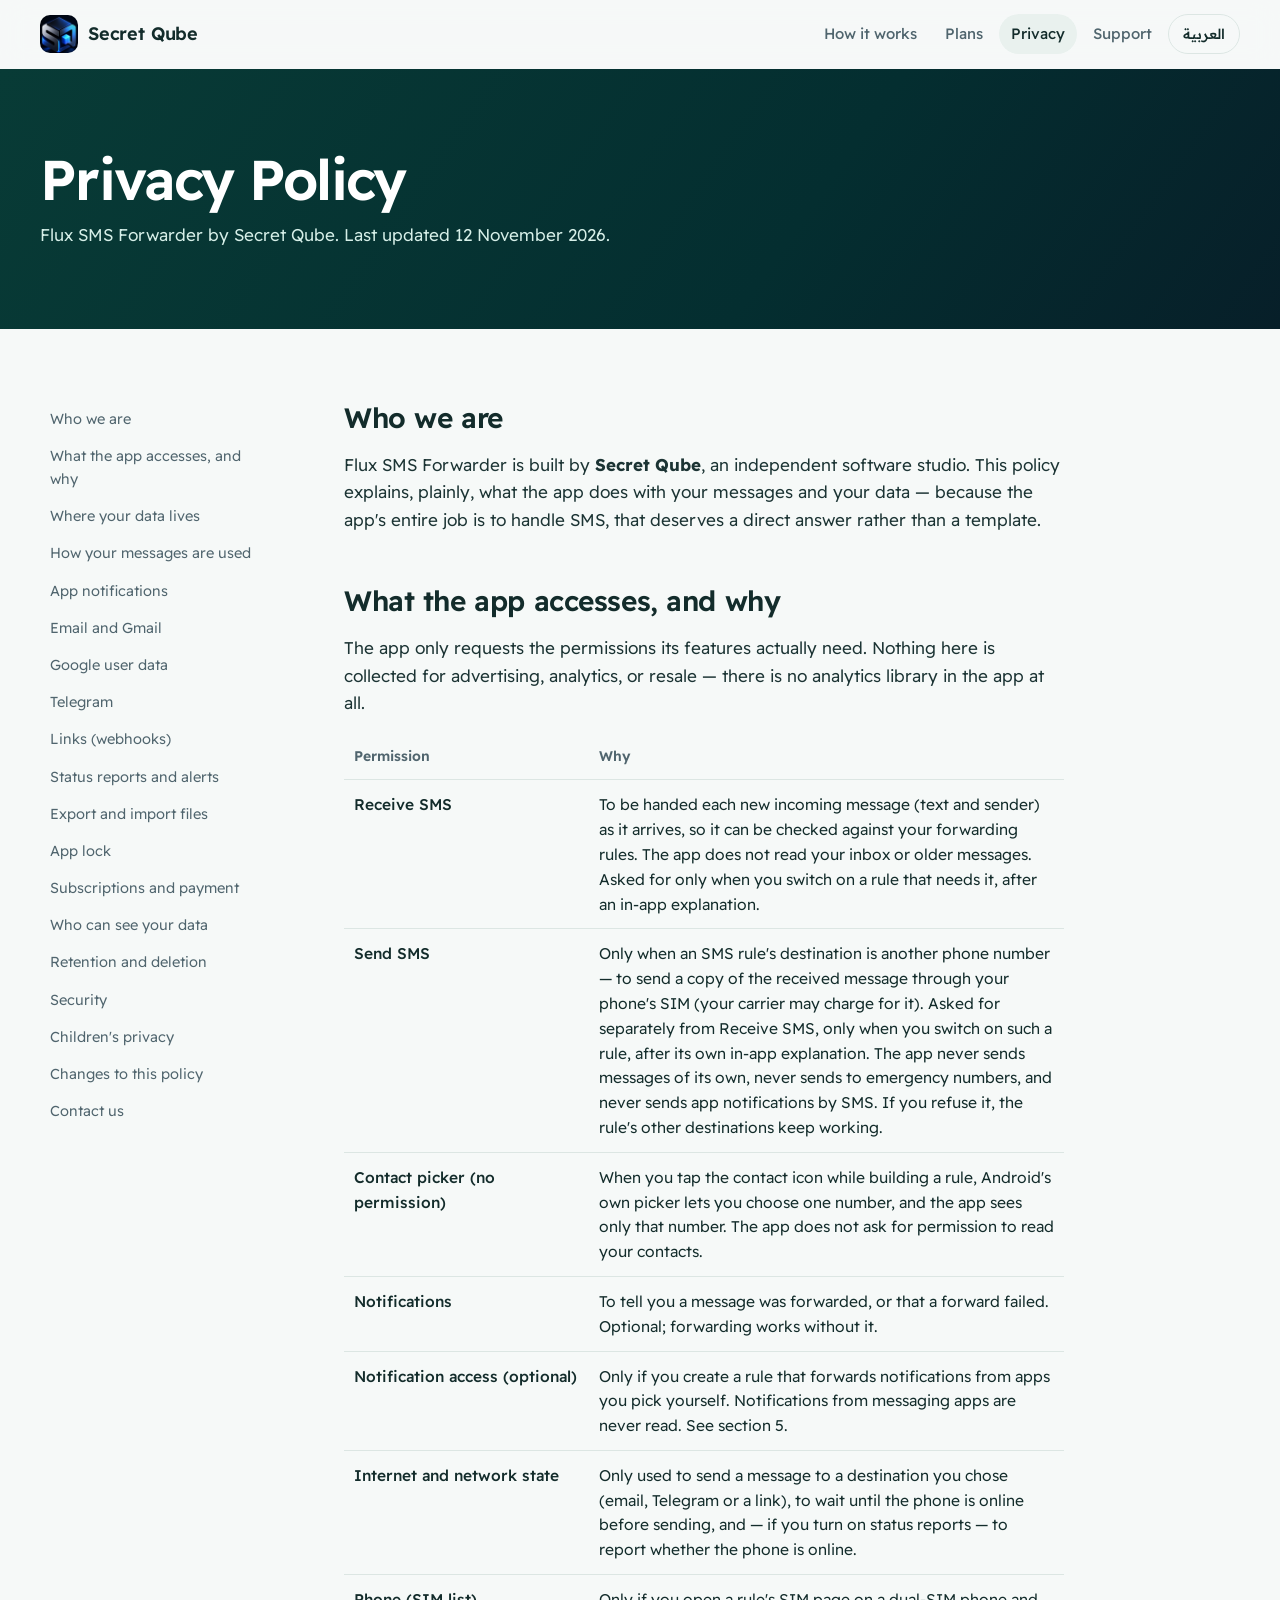
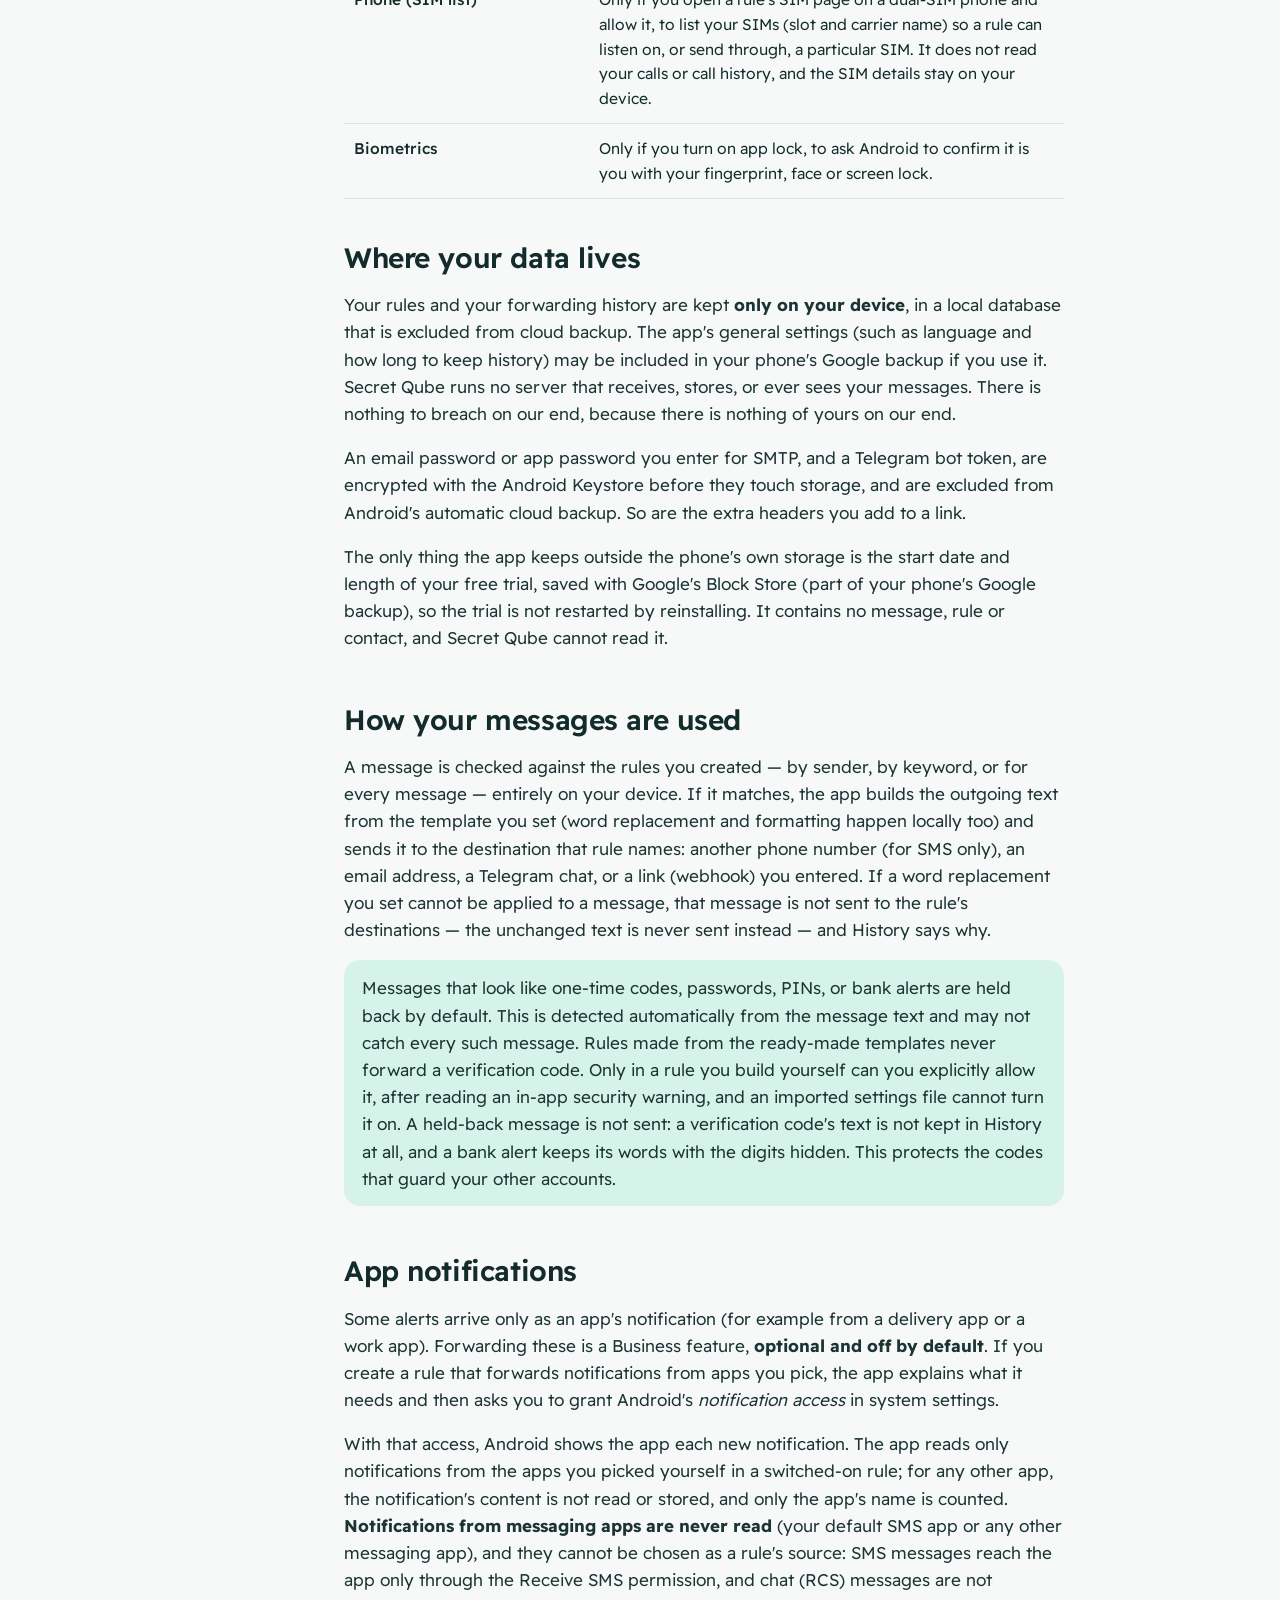
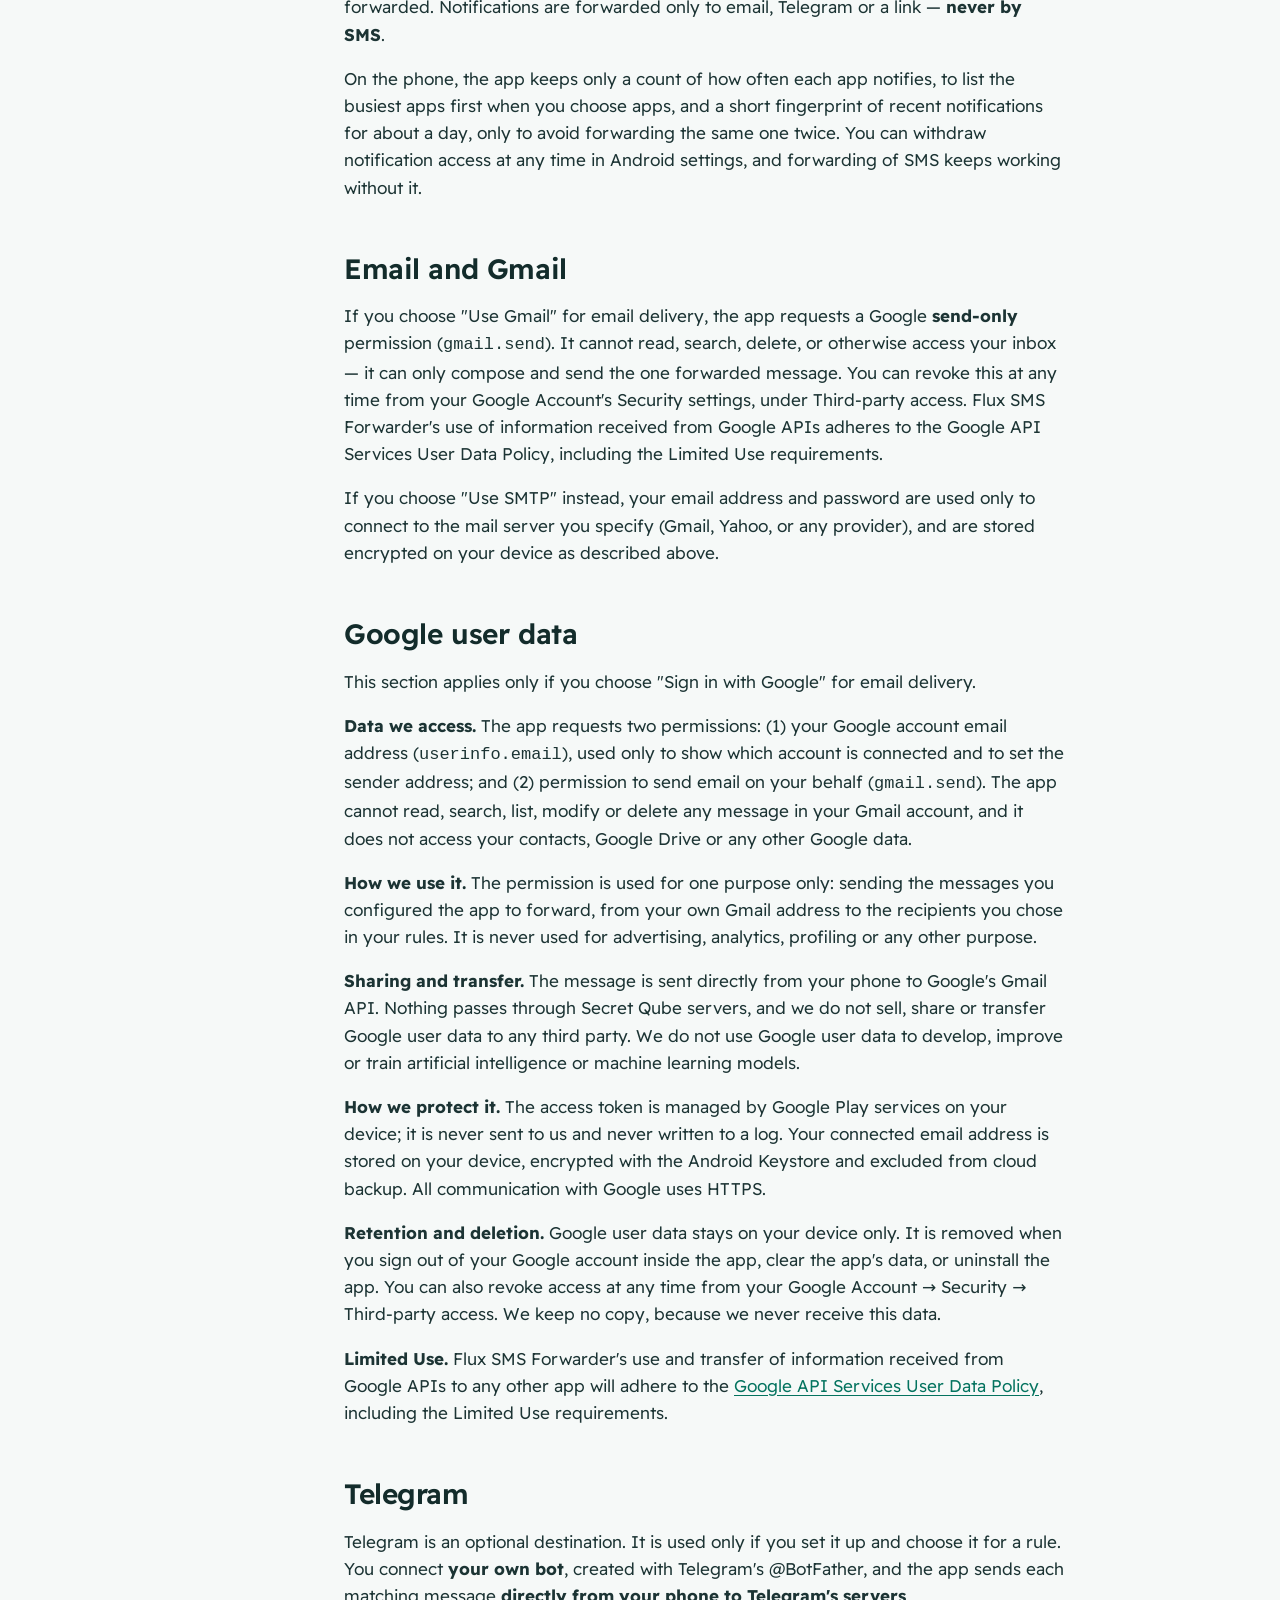
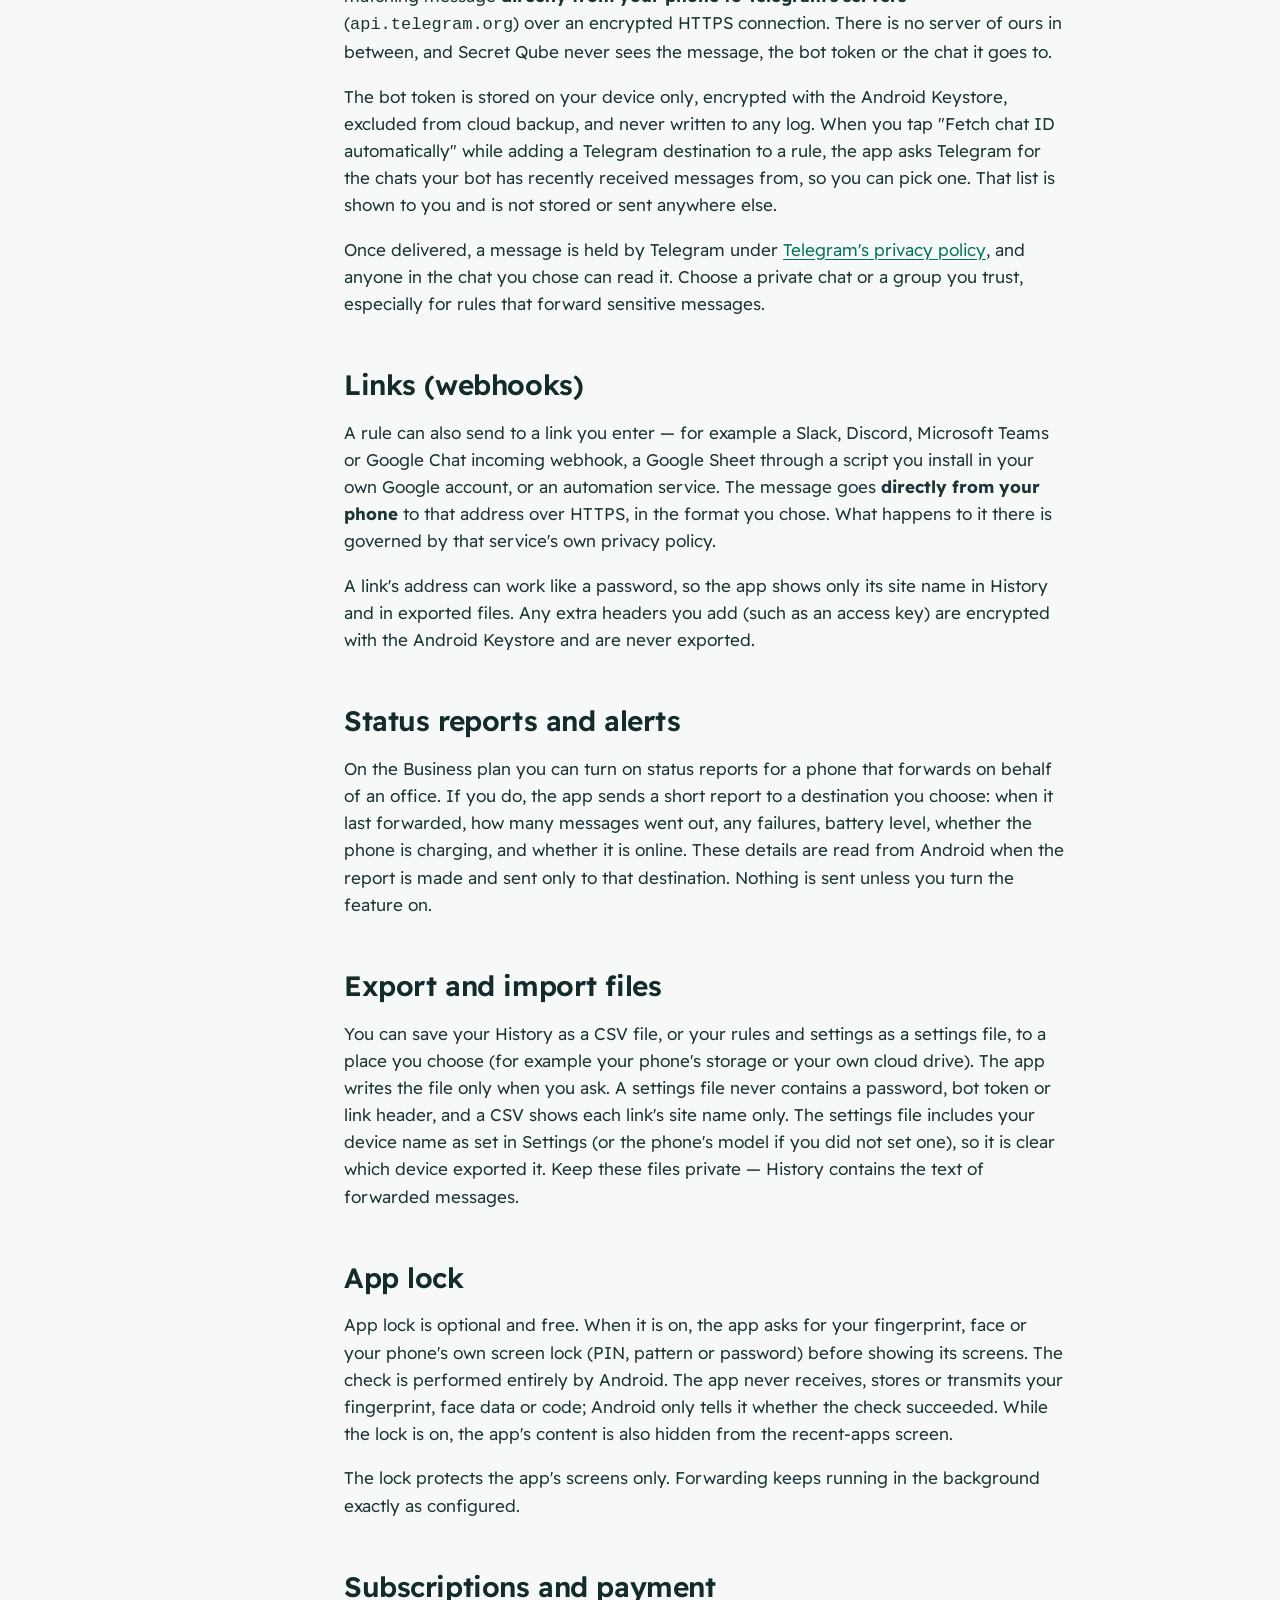
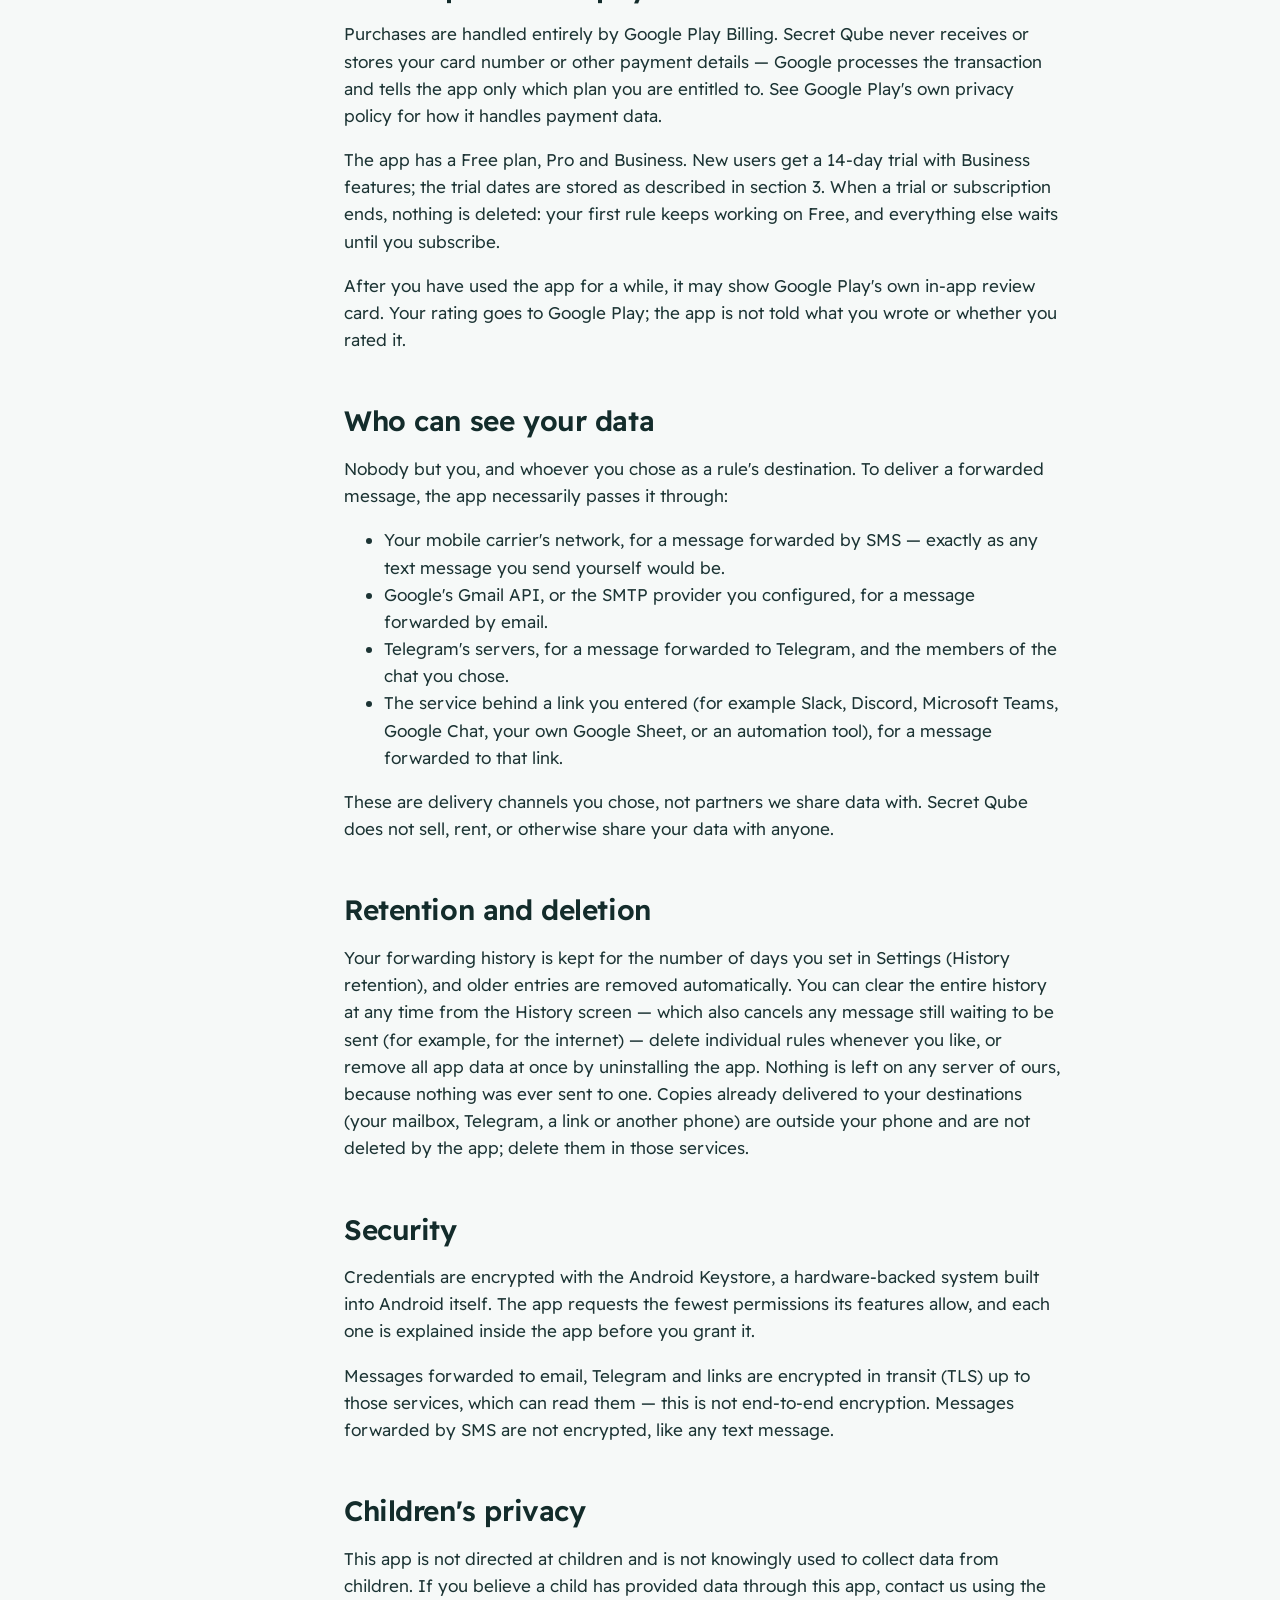
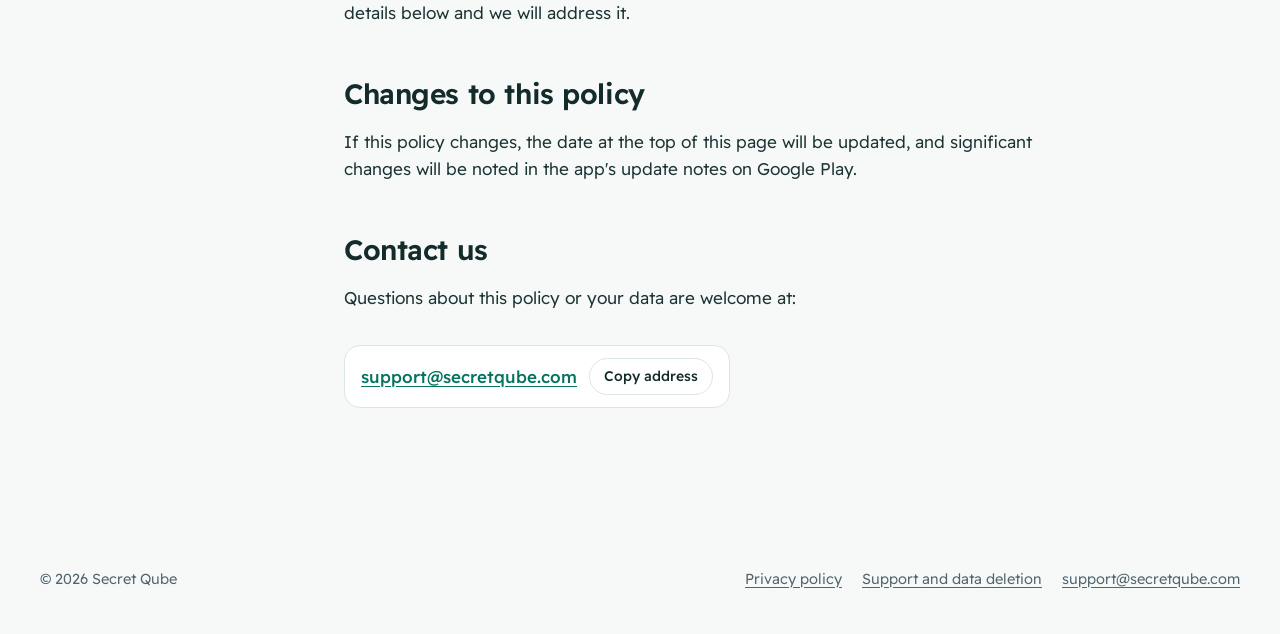
==== commit a8826806: "updat privacy" ====
--- a/privacy.html
+++ b/privacy.html
@@ -37,7 +37,7 @@
 <main>
 <section class="doc-hero"><div class="wrap">
   <h1><span lang="ar">سياسة الخصوصية</span><span lang="en">Privacy Policy</span></h1>
-  <p><span lang="ar">تطبيق Flux SMS Forwarder من Secret Qube. آخر تحديث: 2&nbsp;نوفمبر&nbsp;2026.</span><span lang="en">Flux SMS Forwarder by Secret Qube. Last updated 2 November 2026.</span></p>
+  <p><span lang="ar">تطبيق Flux SMS Forwarder من Secret Qube. آخر تحديث: 12&nbsp;نوفمبر&nbsp;2026.</span><span lang="en">Flux SMS Forwarder by Secret Qube. Last updated 12 November 2026.</span></p>
 </div></section>
 <div class="wrap doc">
   <nav class="toc" aria-label="Contents"><ol>
@@ -73,7 +73,7 @@
     <table >
       <tr><th>الإذن</th><th>السبب</th></tr>
       <tr><td>استقبال الرسائل</td><td>ليُسلَّم التطبيق كل رسالة جديدة لحظة وصولها (النص والمرسل) فتُقارَن بقواعد التحويل التي وضعتها. لا يقرأ التطبيق صندوق رسائلك ولا الرسائل القديمة. يُطلب فقط حين تفعّل قاعدة تحتاجه، بعد شرح داخل التطبيق.</td></tr>
-      <tr><td>إرسال الرسائل</td><td>فقط حين تكون وجهة القاعدة رقم هاتف آخر — لإرسال النسخة المحوّلة. يُطلب فقط حين تفعّل قاعدة كهذه، بعد شرح داخل التطبيق.</td></tr>
+      <tr><td>إرسال الرسائل</td><td>فقط حين تكون وجهة قاعدة SMS رقم هاتف آخر — لإرسال نسخة من الرسالة المستلمة عبر شريحة جوالك (قد يحتسب مشغّلك رسوماً). يُطلب منفصلاً عن إذن الاستقبال، وفقط حين تفعّل قاعدة كهذه، بعد شرح خاص به داخل التطبيق. لا يرسل التطبيق رسائل من عنده، ولا إلى أرقام الطوارئ، ولا يرسل إشعارات التطبيقات عبر SMS. إن رفضته، تبقى وجهات القاعدة الأخرى تعمل.</td></tr>
       <tr><td>منتقي جهات الاتصال (بلا إذن)</td><td>عند ضغطك على أيقونة جهة الاتصال أثناء إنشاء قاعدة، يفتح أندرويد منتقيه لتختار رقماً واحداً، فيرى التطبيق ذلك الرقم فقط. لا يطلب التطبيق إذن قراءة جهات الاتصال عنك. لا يُقرأ شيء آخر من جهات اتصالك.</td></tr>
       <tr><td>الإشعارات</td><td>لإخبارك أن رسالة حُوِّلت، أو أن التحويل فشل. اختياري، ويعمل التحويل دونه.</td></tr>
       <tr><td>الوصول إلى الإشعارات (اختياري)</td><td>فقط إذا أنشأت قاعدة تحوّل إشعارات تطبيقات تختارها بنفسك. لا تُقرأ إشعارات تطبيقات الرسائل أبداً. راجع القسم 5.</td></tr>
@@ -85,7 +85,7 @@
     <table >
       <tr><th>Permission</th><th>Why</th></tr>
       <tr><td>Receive SMS</td><td>To be handed each new incoming message (text and sender) as it arrives, so it can be checked against your forwarding rules. The app does not read your inbox or older messages. Asked for only when you switch on a rule that needs it, after an in-app explanation.</td></tr>
-      <tr><td>Send SMS</td><td>Only when a rule's destination is another phone number — to send the forwarded copy. Asked for only when you switch on such a rule, after an in-app explanation.</td></tr>
+      <tr><td>Send SMS</td><td>Only when an SMS rule's destination is another phone number — to send a copy of the received message through your phone's SIM (your carrier may charge for it). Asked for separately from Receive SMS, only when you switch on such a rule, after its own in-app explanation. The app never sends messages of its own, never sends to emergency numbers, and never sends app notifications by SMS. If you refuse it, the rule's other destinations keep working.</td></tr>
       <tr><td>Contact picker (no permission)</td><td>When you tap the contact icon while building a rule, Android's own picker lets you choose one number, and the app sees only that number. The app does not ask for permission to read your contacts.</td></tr>
       <tr><td>Notifications</td><td>To tell you a message was forwarded, or that a forward failed. Optional; forwarding works without it.</td></tr>
       <tr><td>Notification access (optional)</td><td>Only if you create a rule that forwards notifications from apps you pick yourself. Notifications from messaging apps are never read. See section 5.</td></tr>
@@ -105,22 +105,22 @@
     </section>
     <section id="s4">
       <h2><span lang="ar">كيف تُستخدم رسائلك</span><span lang="en">How your messages are used</span></h2>
-      <div lang="ar"><p>تُقارَن كل رسالة بالقواعد التي أنشأتها — حسب المرسل، أو كلمة مفتاحية، أو لكل رسالة — بالكامل على جهازك. إذا تطابقت، يبني التطبيق نص الرسالة الصادرة من القالب الذي حددته (استبدال الكلمات والتنسيق يحدثان محلياً أيضاً)، ويرسلها إلى الوجهة التي حدّدتها القاعدة: رقم هاتف آخر، أو عنوان بريد إلكتروني، أو محادثة في تيليجرام، أو رابط (Webhook) أدخلته.</p>
+      <div lang="ar"><p>تُقارَن كل رسالة بالقواعد التي أنشأتها — حسب المرسل، أو كلمة مفتاحية، أو لكل رسالة — بالكامل على جهازك. إذا تطابقت، يبني التطبيق نص الرسالة الصادرة من القالب الذي حددته (استبدال الكلمات والتنسيق يحدثان محلياً أيضاً)، ويرسلها إلى الوجهة التي حدّدتها القاعدة: رقم هاتف آخر (لرسائل SMS فقط)، أو عنوان بريد إلكتروني، أو محادثة في تيليجرام، أو رابط (Webhook) أدخلته. إذا تعذّر تطبيق استبدال كلمات حددته على رسالة ما، لا تُرسل تلك الرسالة إلى وجهات القاعدة — لا يُرسل النص دون تغيير بدلاً منه — ويذكر السجل السبب.</p>
     <div class="callout">
-      <p>الرسائل التي تبدو كرموز تحقق لمرة واحدة، أو كلمات مرور، أو أرقام سرّية، أو تنبيهات بنكية تُحجب افتراضياً. القواعد المبنية من القوالب الجاهزة لا تحوّل رمز تحقق أبداً. في قاعدة تبنيها بنفسك فقط يمكنك السماح بذلك صراحةً بعد قراءة تحذير أمني داخل التطبيق، ولا يستطيع ملف إعدادات مستورد تفعيله. الرسالة المحجوبة لا تُرسل، ويُحفظ نصها في السجل والأرقام مخفية. هذا يحمي الرموز التي تحرس حساباتك الأخرى.</p>
+      <p>الرسائل التي تبدو كرموز تحقق لمرة واحدة، أو كلمات مرور، أو أرقام سرّية، أو تنبيهات بنكية تُحجب افتراضياً. يُكتشف ذلك تلقائياً من نص الرسالة، وقد لا يلتقط كل رسالة من هذا النوع. القواعد المبنية من القوالب الجاهزة لا تحوّل رمز تحقق أبداً. في قاعدة تبنيها بنفسك فقط يمكنك السماح بذلك صراحةً بعد قراءة تحذير أمني داخل التطبيق، ولا يستطيع ملف إعدادات مستورد تفعيله. الرسالة المحجوبة لا تُرسل: رمز التحقق لا يُحفظ نصه في السجل إطلاقاً، والتنبيه البنكي يُحفظ بكلماته والأرقام مخفية. هذا يحمي الرموز التي تحرس حساباتك الأخرى.</p>
     </div></div>
-      <div lang="en"><p>A message is checked against the rules you created — by sender, by keyword, or for every message — entirely on your device. If it matches, the app builds the outgoing text from the template you set (word replacement and formatting happen locally too) and sends it to the destination that rule names: another phone number, an email address, a Telegram chat, or a link (webhook) you entered.</p>
+      <div lang="en"><p>A message is checked against the rules you created — by sender, by keyword, or for every message — entirely on your device. If it matches, the app builds the outgoing text from the template you set (word replacement and formatting happen locally too) and sends it to the destination that rule names: another phone number (for SMS only), an email address, a Telegram chat, or a link (webhook) you entered. If a word replacement you set cannot be applied to a message, that message is not sent to the rule's destinations — the unchanged text is never sent instead — and History says why.</p>
     <div class="callout">
-      <p>Messages that look like one-time codes, passwords, PINs, or bank alerts are held back by default. Rules made from the ready-made templates never forward a verification code. Only in a rule you build yourself can you explicitly allow it, after reading an in-app security warning, and an imported settings file cannot turn it on. A held-back message is not sent, and its text is kept in History with the digits hidden. This protects the codes that guard your other accounts.</p>
+      <p>Messages that look like one-time codes, passwords, PINs, or bank alerts are held back by default. This is detected automatically from the message text and may not catch every such message. Rules made from the ready-made templates never forward a verification code. Only in a rule you build yourself can you explicitly allow it, after reading an in-app security warning, and an imported settings file cannot turn it on. A held-back message is not sent: a verification code's text is not kept in History at all, and a bank alert keeps its words with the digits hidden. This protects the codes that guard your other accounts.</p>
     </div></div>
     </section>
     <section id="s5">
       <h2><span lang="ar">إشعارات التطبيقات</span><span lang="en">App notifications</span></h2>
       <div lang="ar"><p>تصل بعض التنبيهات إشعاراً من تطبيق فقط (مثل تطبيق توصيل أو تطبيق عمل). تحويل هذه ميزة في خطة Business، <strong>اختيارية ومُطفأة افتراضياً</strong>. إذا أنشأت قاعدة تحوّل إشعارات تطبيقات تختارها، يشرح التطبيق ما يحتاجه ثم يطلب منك منح <em>الوصول إلى الإشعارات</em> من إعدادات أندرويد.</p>
-    <p>بهذا الإذن يُطلع أندرويد التطبيق على كل إشعار جديد. ينظر التطبيق فقط في إشعارات التطبيقات التي اخترتها بنفسك في قاعدة، ويتجاهل أي إشعار آخر فوراً دون حفظ محتواه. <strong>لا تُقرأ إشعارات تطبيقات الرسائل أبداً</strong> (تطبيق SMS الافتراضي أو أي تطبيق رسائل آخر)، ولا يمكن اختيارها مصدراً لقاعدة: رسائل SMS تصل إلى التطبيق فقط عبر إذن استقبال الرسائل، ورسائل الدردشة (RCS) لا تُحوَّل.</p>
+    <p>بهذا الإذن يُطلع أندرويد التطبيق على كل إشعار جديد. يقرأ التطبيق فقط إشعارات التطبيقات التي اخترتها بنفسك في قاعدة مفعّلة؛ أما إشعارات التطبيقات الأخرى فلا يُقرأ محتواها ولا يُحفظ، ويُعدّ اسم التطبيق فقط. <strong>لا تُقرأ إشعارات تطبيقات الرسائل أبداً</strong> (تطبيق SMS الافتراضي أو أي تطبيق رسائل آخر)، ولا يمكن اختيارها مصدراً لقاعدة: رسائل SMS تصل إلى التطبيق فقط عبر إذن استقبال الرسائل، ورسائل الدردشة (RCS) لا تُحوَّل. تُحوَّل الإشعارات إلى بريد أو تيليجرام أو رابط فقط — <strong>لا تُرسل أبداً عبر SMS</strong>.</p>
     <p>يحتفظ التطبيق على الجوال فقط بعدد مرات الإشعار لكل تطبيق، ليعرض التطبيقات الأكثر نشاطاً أولاً عند الاختيار، وببصمة قصيرة للإشعارات الأخيرة لمدة يوم تقريباً، فقط لمنع تحويل الإشعار نفسه مرتين. يمكنك سحب الإذن في أي وقت من إعدادات أندرويد، ويستمر تحويل SMS دونه.</p></div>
       <div lang="en"><p>Some alerts arrive only as an app's notification (for example from a delivery app or a work app). Forwarding these is a Business feature, <strong>optional and off by default</strong>. If you create a rule that forwards notifications from apps you pick, the app explains what it needs and then asks you to grant Android's <em>notification access</em> in system settings.</p>
-    <p>With that access, Android shows the app each new notification. The app looks only at notifications from the apps you picked yourself in a rule; every other notification is ignored on the spot and its content is never stored. <strong>Notifications from messaging apps are never read</strong> (your default SMS app or any other messaging app), and they cannot be chosen as a rule's source: SMS messages reach the app only through the Receive SMS permission, and chat (RCS) messages are not forwarded.</p>
+    <p>With that access, Android shows the app each new notification. The app reads only notifications from the apps you picked yourself in a switched-on rule; for any other app, the notification's content is not read or stored, and only the app's name is counted. <strong>Notifications from messaging apps are never read</strong> (your default SMS app or any other messaging app), and they cannot be chosen as a rule's source: SMS messages reach the app only through the Receive SMS permission, and chat (RCS) messages are not forwarded. Notifications are forwarded only to email, Telegram or a link — <strong>never by SMS</strong>.</p>
     <p>On the phone, the app keeps only a count of how often each app notifies, to list the busiest apps first when you choose apps, and a short fingerprint of recent notifications for about a day, only to avoid forwarding the same one twice. You can withdraw notification access at any time in Android settings, and forwarding of SMS keeps working without it.</p></div>
     </section>
     <section id="s6">
@@ -210,13 +210,13 @@
     </section>
     <section id="s14">
       <h2><span lang="ar">الاحتفاظ والحذف</span><span lang="en">Retention and deletion</span></h2>
-      <div lang="ar"><p>يُحتفَظ بسجلّ تحويلاتك للمدة التي حدّدتها في الإعدادات (مدة الاحتفاظ بالسجلّ)، وتُحذف الإدخالات الأقدم تلقائياً. يمكنك مسح السجلّ كاملاً في أي وقت من شاشة السجلّ، أو حذف قواعد فردية وقتما شئت، أو إزالة كل بيانات التطبيق دفعة واحدة بإلغاء تثبيته — لا يبقى شيء على أي خادم، لأنه لم يُرسَل إلى خادم أصلاً.</p></div>
-      <div lang="en"><p>Your forwarding history is kept for the number of days you set in Settings (History retention), and older entries are removed automatically. You can clear the entire history at any time from the History screen, delete individual rules whenever you like, or remove all app data at once by uninstalling the app — nothing is left behind on any server, because nothing was ever sent to one.</p></div>
+      <div lang="ar"><p>يُحتفَظ بسجلّ تحويلاتك للمدة التي حدّدتها في الإعدادات (مدة الاحتفاظ بالسجلّ)، وتُحذف الإدخالات الأقدم تلقائياً. يمكنك مسح السجلّ كاملاً في أي وقت من شاشة السجلّ — ويُلغى معه أي رسالة ما زالت تنتظر الإرسال (مثلاً بانتظار الإنترنت) — أو حذف قواعد فردية وقتما شئت، أو إزالة كل بيانات التطبيق دفعة واحدة بإلغاء تثبيته. لا يبقى شيء على أي خادم لنا، لأنه لم يُرسَل إلى خادم لنا أصلاً. أما النسخ التي وصلت بالفعل إلى وجهاتك (بريدك، أو تيليجرام، أو رابط، أو جوال آخر) فهي خارج جوالك ولا يحذفها التطبيق؛ تُحذف من تلك الخدمات نفسها.</p></div>
+      <div lang="en"><p>Your forwarding history is kept for the number of days you set in Settings (History retention), and older entries are removed automatically. You can clear the entire history at any time from the History screen — which also cancels any message still waiting to be sent (for example, for the internet) — delete individual rules whenever you like, or remove all app data at once by uninstalling the app. Nothing is left on any server of ours, because nothing was ever sent to one. Copies already delivered to your destinations (your mailbox, Telegram, a link or another phone) are outside your phone and are not deleted by the app; delete them in those services.</p></div>
     </section>
     <section id="s15">
       <h2><span lang="ar">الأمان</span><span lang="en">Security</span></h2>
-      <div lang="ar"><p>تُشفَّر بيانات الاعتماد عبر Android Keystore، وهو نظام مدمج في أندرويد نفسه ومدعوم بالعتاد. يطلب التطبيق أقل عدد ممكن من الأذونات التي تسمح بها ميزاته، ويُشرَح كل إذن داخل التطبيق قبل أن تمنحه.</p></div>
-      <div lang="en"><p>Credentials are encrypted with the Android Keystore, a hardware-backed system built into Android itself. The app requests the fewest permissions its features allow, and each one is explained inside the app before you grant it.</p></div>
+      <div lang="ar"><p>تُشفَّر بيانات الاعتماد عبر Android Keystore، وهو نظام مدمج في أندرويد نفسه ومدعوم بالعتاد. يطلب التطبيق أقل عدد ممكن من الأذونات التي تسمح بها ميزاته، ويُشرَح كل إذن داخل التطبيق قبل أن تمنحه.</p><p>تنتقل الرسائل المحوّلة إلى البريد وتيليجرام والروابط مشفّرة أثناء النقل (TLS) حتى تلك الخدمات، وهي تستطيع قراءتها — هذا ليس تشفيراً من طرف إلى طرف. الرسائل المحوّلة عبر SMS غير مشفّرة، كأي رسالة نصية.</p></div>
+      <div lang="en"><p>Credentials are encrypted with the Android Keystore, a hardware-backed system built into Android itself. The app requests the fewest permissions its features allow, and each one is explained inside the app before you grant it.</p><p>Messages forwarded to email, Telegram and links are encrypted in transit (TLS) up to those services, which can read them — this is not end-to-end encryption. Messages forwarded by SMS are not encrypted, like any text message.</p></div>
     </section>
     <section id="s16">
       <h2><span lang="ar">خصوصية الأطفال</span><span lang="en">Children's privacy</span></h2>
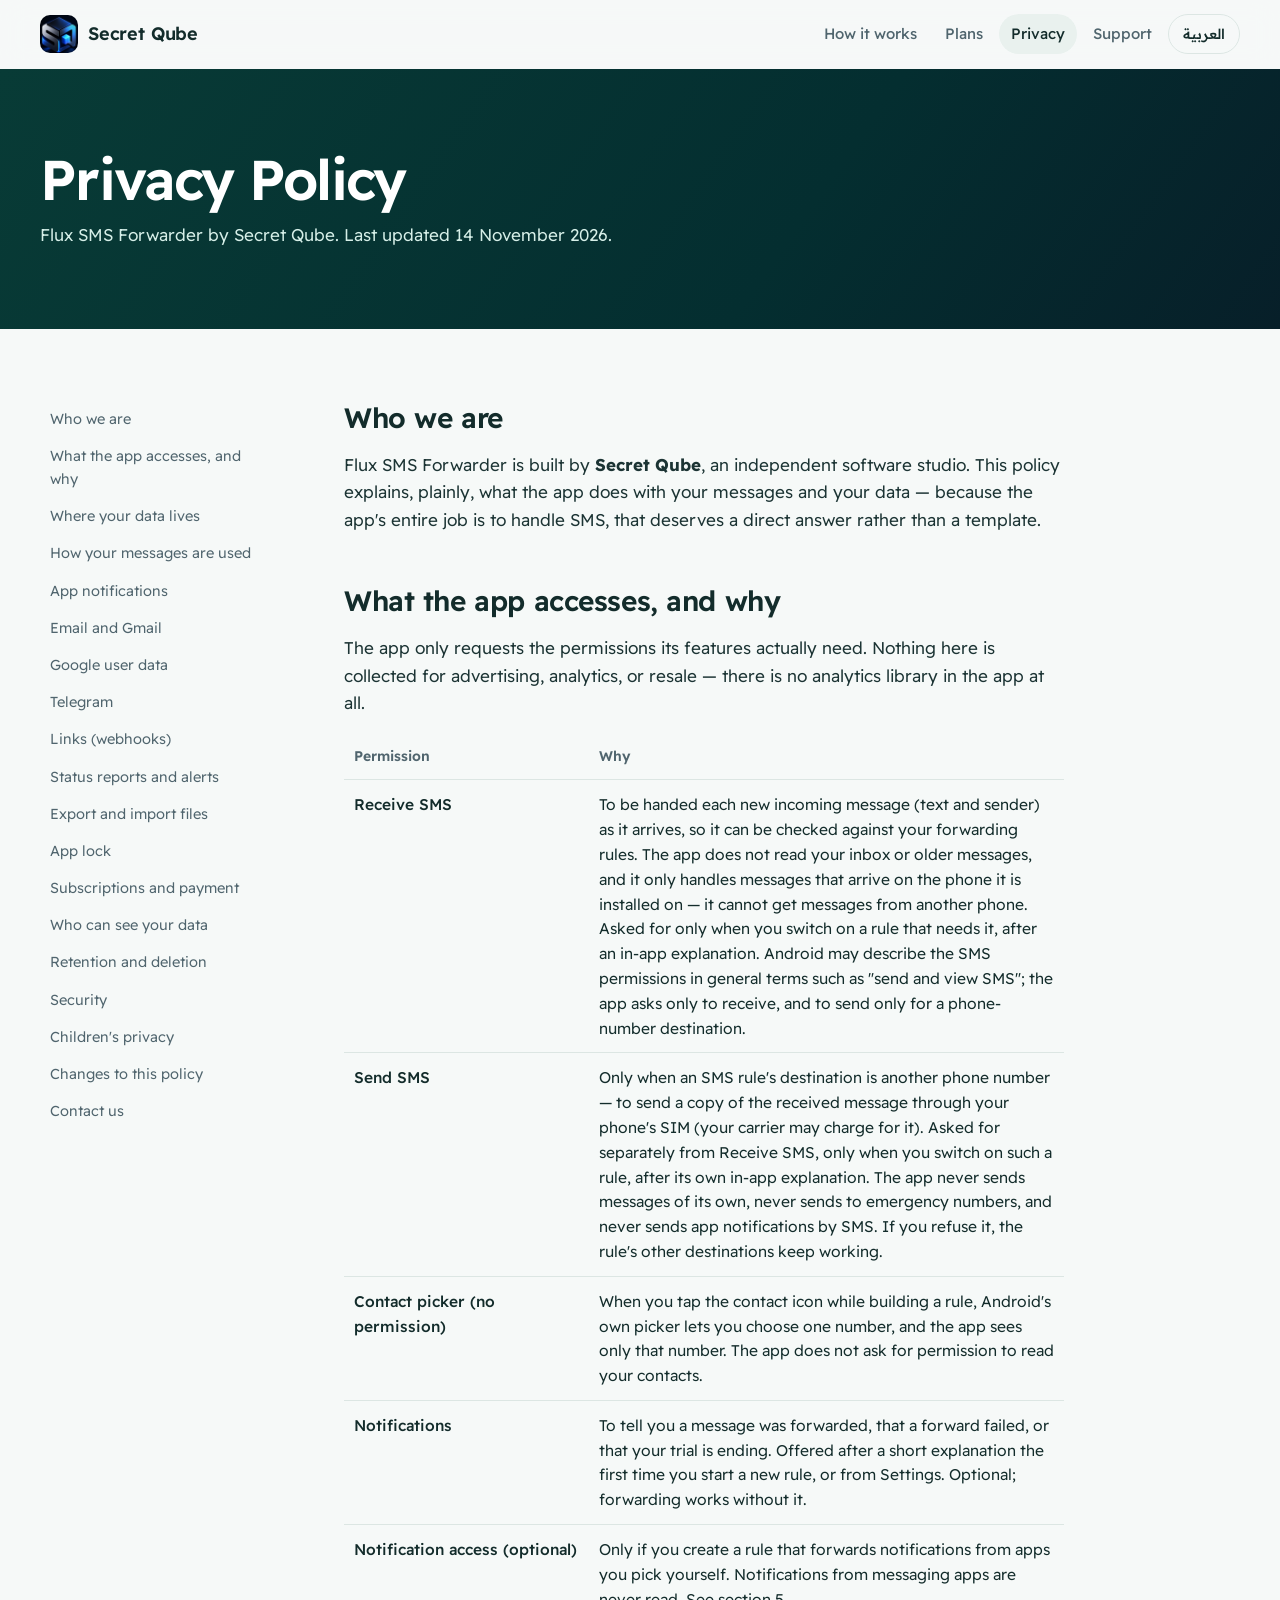
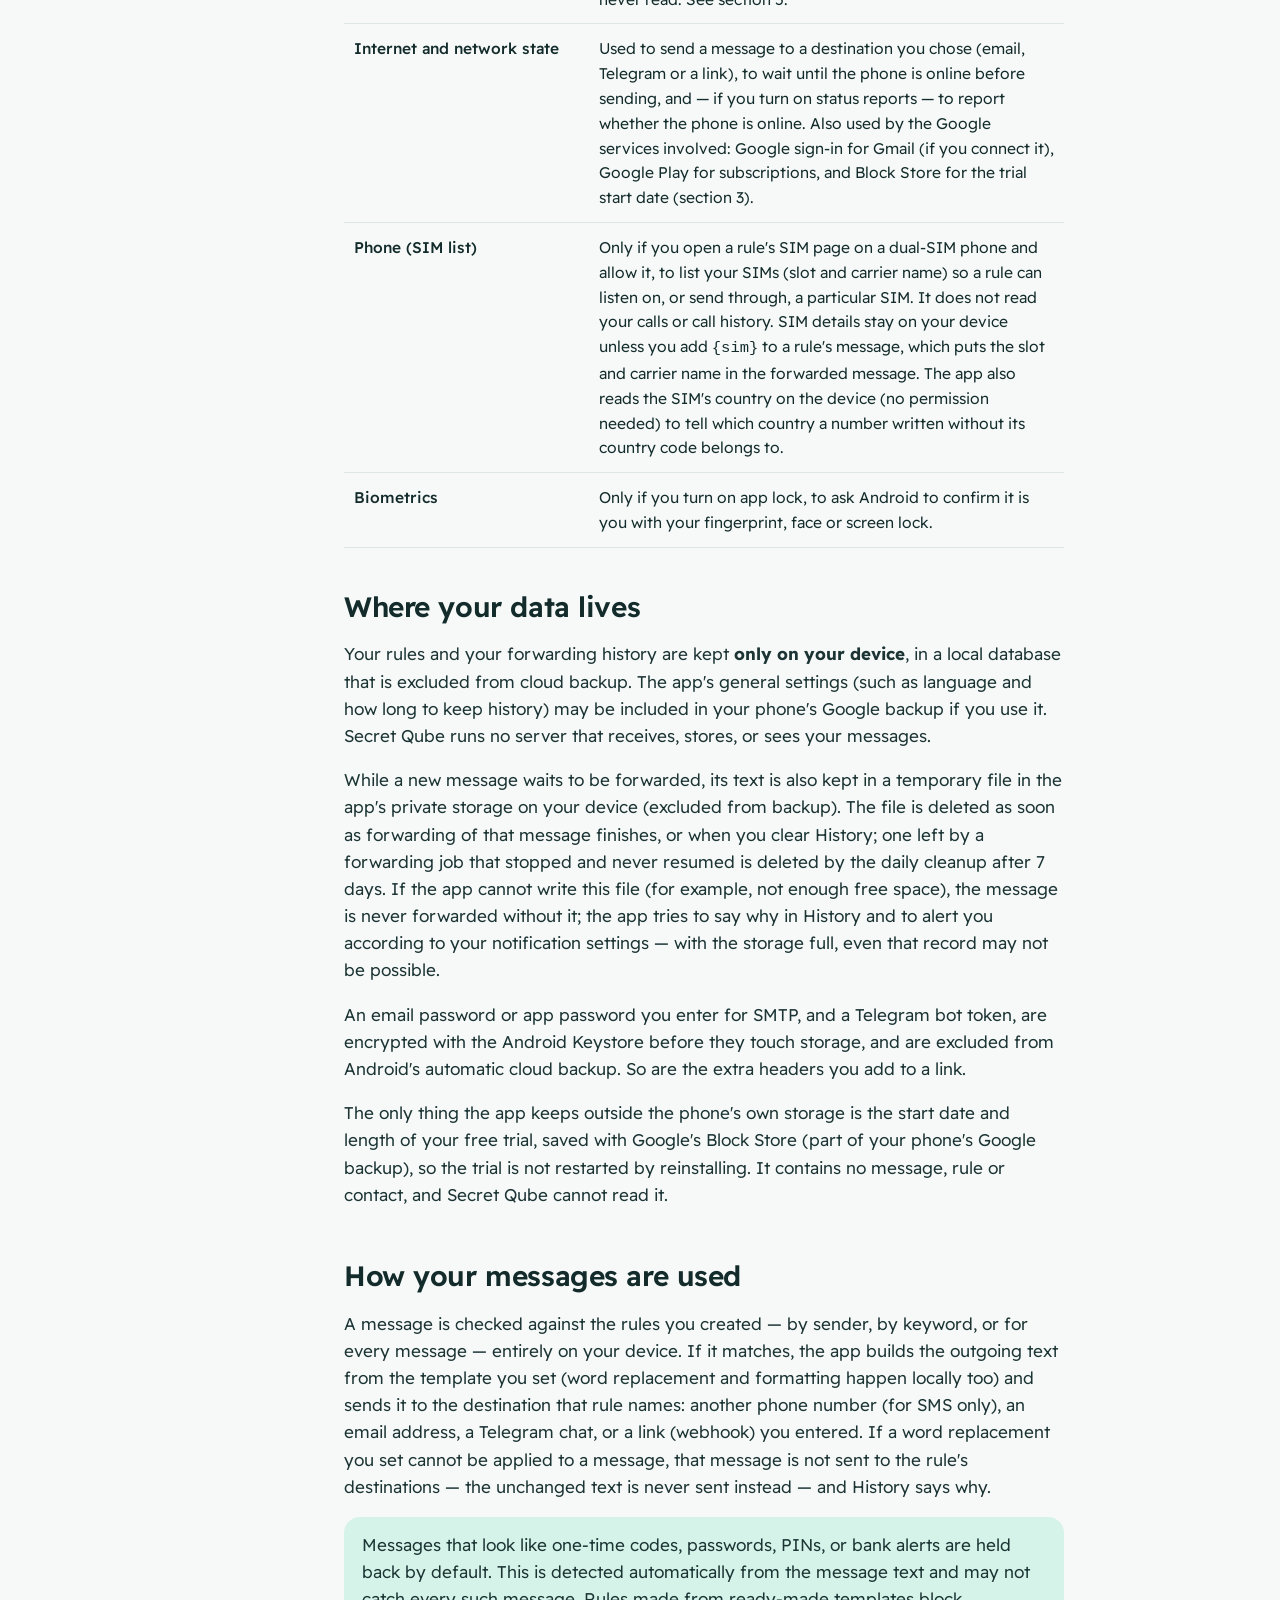
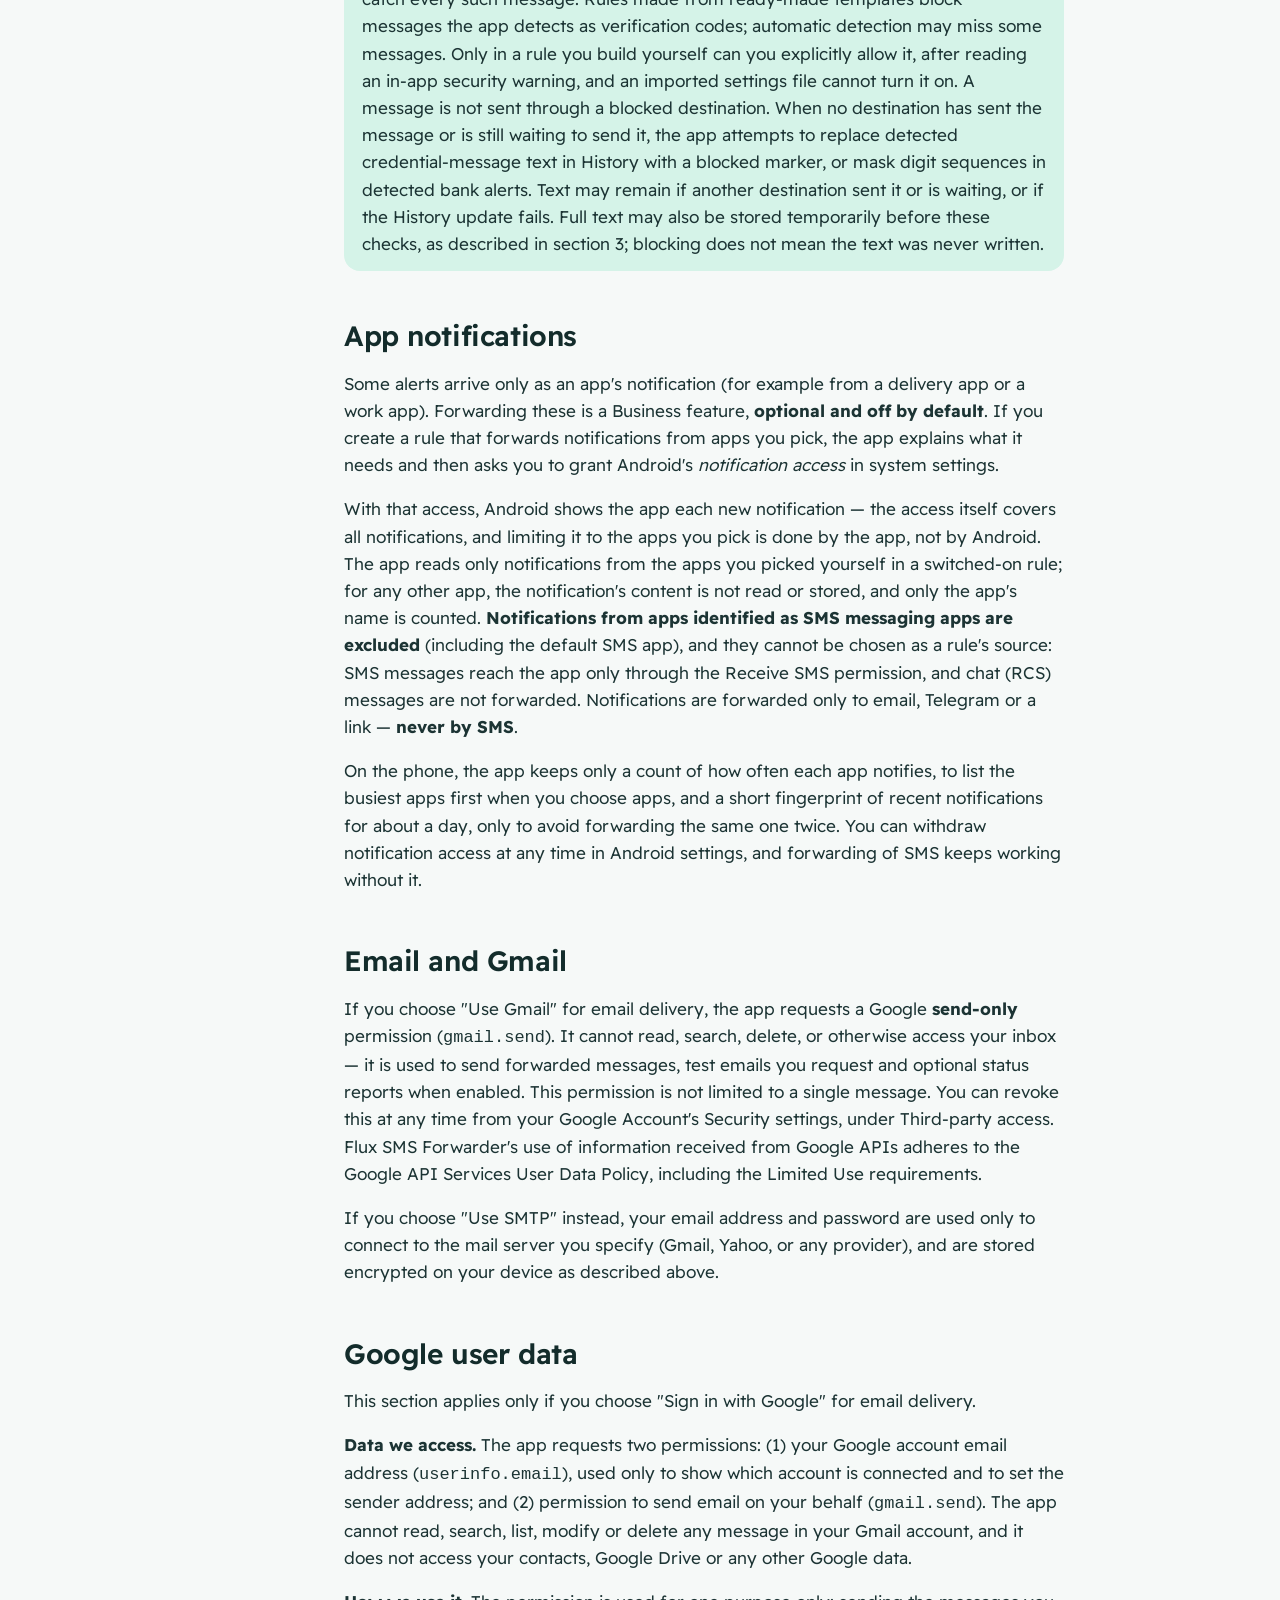
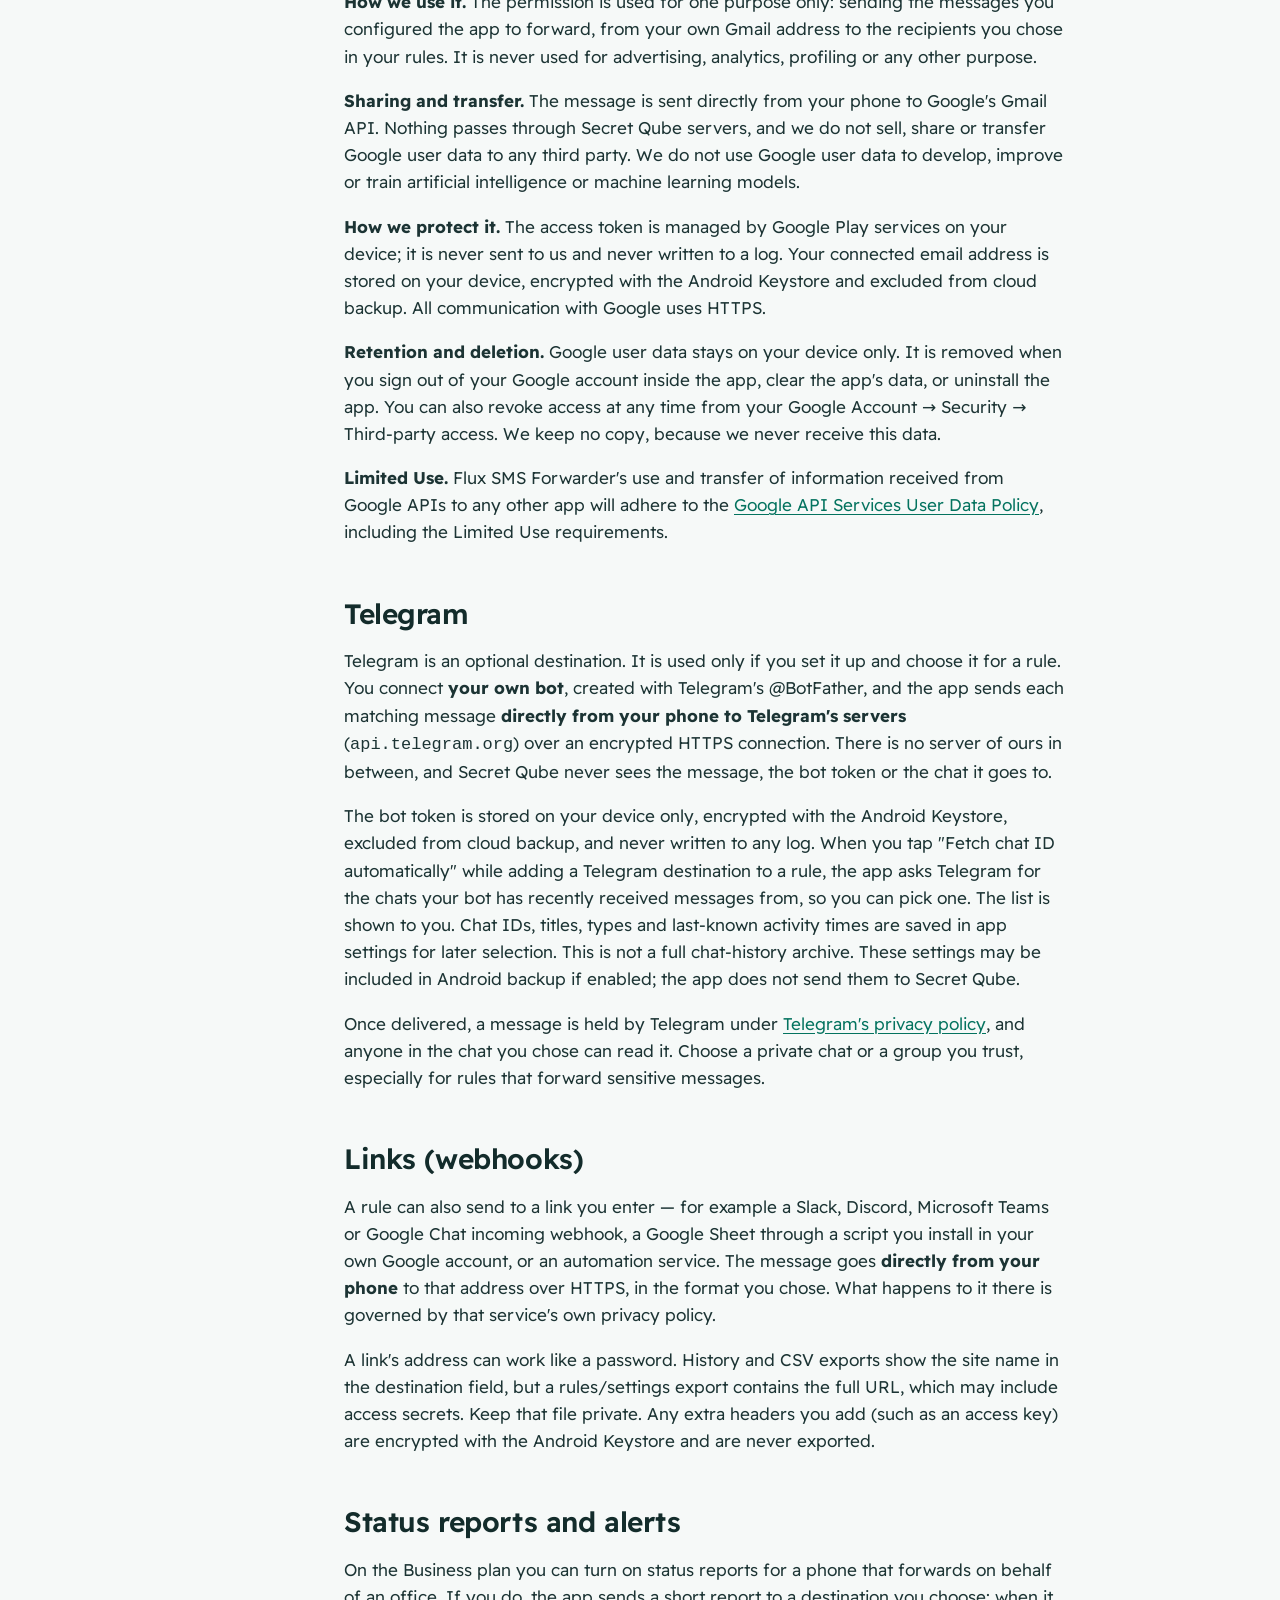
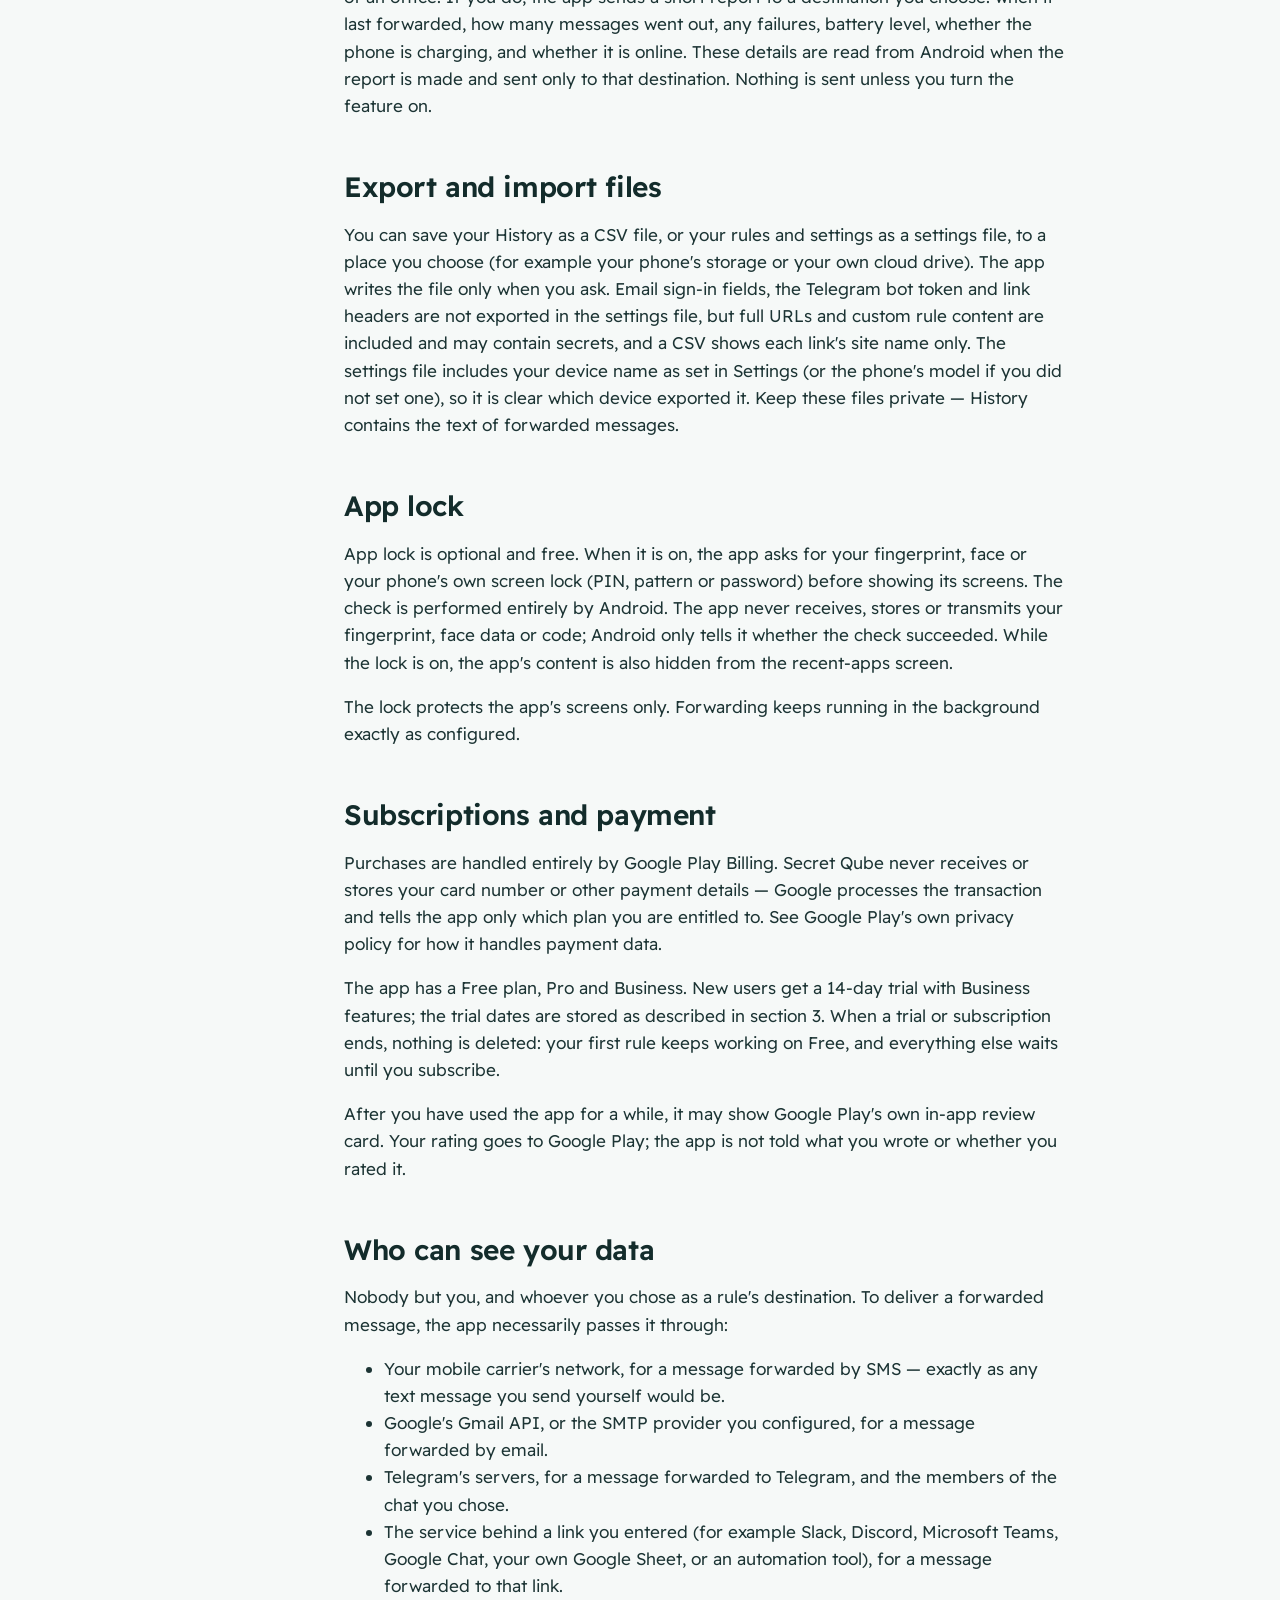
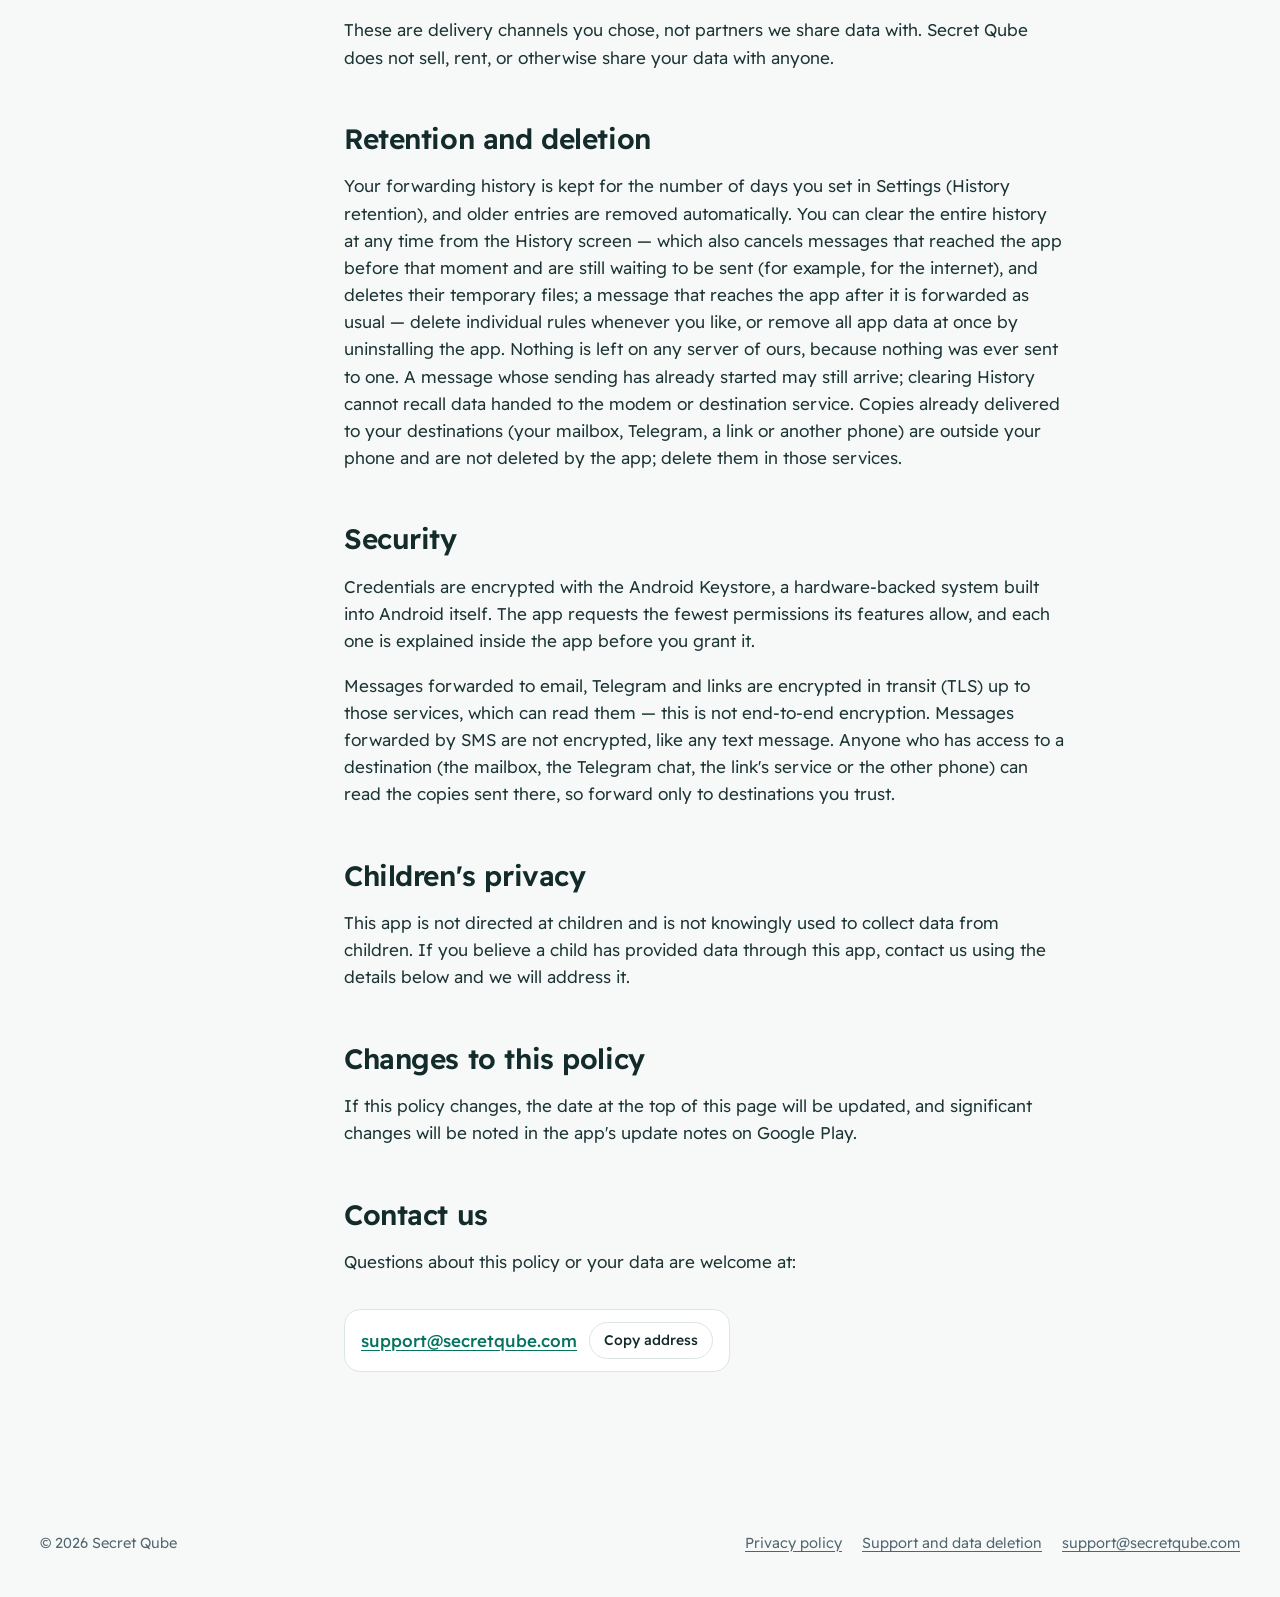
==== commit a7e7a674: "update privacy v42m" ====
--- a/privacy.html
+++ b/privacy.html
@@ -37,7 +37,7 @@
 <main>
 <section class="doc-hero"><div class="wrap">
   <h1><span lang="ar">سياسة الخصوصية</span><span lang="en">Privacy Policy</span></h1>
-  <p><span lang="ar">تطبيق Flux SMS Forwarder من Secret Qube. آخر تحديث: 12&nbsp;نوفمبر&nbsp;2026.</span><span lang="en">Flux SMS Forwarder by Secret Qube. Last updated 12 November 2026.</span></p>
+  <p><span lang="ar">تطبيق Flux SMS Forwarder من Secret Qube. آخر تحديث: 14&nbsp;نوفمبر&nbsp;2026.</span><span lang="en">Flux SMS Forwarder by Secret Qube. Last updated 14 November 2026.</span></p>
 </div></section>
 <div class="wrap doc">
   <nav class="toc" aria-label="Contents"><ol>
@@ -72,34 +72,36 @@
       <div lang="ar"><p>يطلب التطبيق فقط الأذونات التي تحتاجها ميزاته فعلياً. لا شيء هنا يُجمع لأغراض إعلانية أو تحليلية أو للبيع — لا توجد أي مكتبة تحليلات في التطبيق أصلاً.</p>
     <table >
       <tr><th>الإذن</th><th>السبب</th></tr>
-      <tr><td>استقبال الرسائل</td><td>ليُسلَّم التطبيق كل رسالة جديدة لحظة وصولها (النص والمرسل) فتُقارَن بقواعد التحويل التي وضعتها. لا يقرأ التطبيق صندوق رسائلك ولا الرسائل القديمة. يُطلب فقط حين تفعّل قاعدة تحتاجه، بعد شرح داخل التطبيق.</td></tr>
+      <tr><td>استقبال الرسائل</td><td>ليُسلَّم التطبيق كل رسالة جديدة لحظة وصولها (النص والمرسل) فتُقارَن بقواعد التحويل التي وضعتها. لا يقرأ التطبيق صندوق رسائلك ولا الرسائل القديمة، ويعالج فقط الرسائل التي تصل إلى الجوال المثبَّت عليه — ولا يستطيع جلب رسائل من جوال آخر. يُطلب فقط حين تفعّل قاعدة تحتاجه، بعد شرح داخل التطبيق. قد يصف أندرويد صلاحيات SMS بعبارة عامة مثل «إرسال رسائل SMS وعرضها»؛ لكن التطبيق يطلب الاستقبال فقط، والإرسال فقط لوجهة رقم جوال.</td></tr>
       <tr><td>إرسال الرسائل</td><td>فقط حين تكون وجهة قاعدة SMS رقم هاتف آخر — لإرسال نسخة من الرسالة المستلمة عبر شريحة جوالك (قد يحتسب مشغّلك رسوماً). يُطلب منفصلاً عن إذن الاستقبال، وفقط حين تفعّل قاعدة كهذه، بعد شرح خاص به داخل التطبيق. لا يرسل التطبيق رسائل من عنده، ولا إلى أرقام الطوارئ، ولا يرسل إشعارات التطبيقات عبر SMS. إن رفضته، تبقى وجهات القاعدة الأخرى تعمل.</td></tr>
       <tr><td>منتقي جهات الاتصال (بلا إذن)</td><td>عند ضغطك على أيقونة جهة الاتصال أثناء إنشاء قاعدة، يفتح أندرويد منتقيه لتختار رقماً واحداً، فيرى التطبيق ذلك الرقم فقط. لا يطلب التطبيق إذن قراءة جهات الاتصال عنك. لا يُقرأ شيء آخر من جهات اتصالك.</td></tr>
-      <tr><td>الإشعارات</td><td>لإخبارك أن رسالة حُوِّلت، أو أن التحويل فشل. اختياري، ويعمل التحويل دونه.</td></tr>
+      <tr><td>الإشعارات</td><td>لإخبارك أن رسالة حُوِّلت، أو أن التحويل فشل، وقبل انتهاء التجربة. يُعرض طلبه بعد شرح قصير أول مرة تبدأ فيها قاعدة جديدة، أو من الإعدادات. اختياري، ويعمل التحويل دونه.</td></tr>
       <tr><td>الوصول إلى الإشعارات (اختياري)</td><td>فقط إذا أنشأت قاعدة تحوّل إشعارات تطبيقات تختارها بنفسك. لا تُقرأ إشعارات تطبيقات الرسائل أبداً. راجع القسم 5.</td></tr>
-      <tr><td>الإنترنت وحالة الشبكة</td><td>يُستخدم فقط لإرسال الرسالة إلى وجهة اخترتها (بريد أو تيليجرام أو رابط)، وللانتظار حتى يتصل الجوال قبل الإرسال، و— إذا فعّلت تقارير الحالة — لذكر ما إذا كان الجوال متصلاً.</td></tr>
-      <tr><td>الهاتف (قائمة الشرائح)</td><td>فقط إذا فتحت صفحة الشرائح في قاعدة على جوال بشريحتين وسمحت بذلك، لعرض شرائحك (الخانة واسم المشغّل) حتى تستقبل القاعدة من شريحة معيّنة أو ترسل عبرها. لا يقرأ مكالماتك ولا سجلّها، وتبقى بيانات الشرائح على جهازك.</td></tr>
+      <tr><td>الإنترنت وحالة الشبكة</td><td>يُستخدم لإرسال الرسالة إلى وجهة اخترتها (بريد أو تيليجرام أو رابط)، وللانتظار حتى يتصل الجوال قبل الإرسال، و— إذا فعّلت تقارير الحالة — لذكر ما إذا كان الجوال متصلاً. ويستخدمه أيضاً ما تختاره من خدمات Google: تسجيل الدخول إلى Gmail (إن ربطته)، وGoogle Play للاشتراكات، وBlock Store لتاريخ بدء التجربة (القسم 3).</td></tr>
+      <tr><td>الهاتف (قائمة الشرائح)</td><td>فقط إذا فتحت صفحة الشرائح في قاعدة على جوال بشريحتين وسمحت بذلك، لعرض شرائحك (الخانة واسم المشغّل) حتى تستقبل القاعدة من شريحة معيّنة أو ترسل عبرها. لا يقرأ مكالماتك ولا سجلّها. تبقى بيانات الشرائح على جهازك، إلا إذا أضفت <code>{sim}</code> إلى نص رسالة القاعدة، فيظهر رقم الخانة واسم المشغّل في الرسالة المحوَّلة. ويقرأ التطبيق على الجهاز دولة الشريحة (بلا إذن) ليعرف دولة الرقم المكتوب بدون رمز الدولة.</td></tr>
       <tr><td>المصادقة الحيوية</td><td>فقط إذا فعّلت قفل التطبيق، ليطلب من أندرويد التأكد من هويتك بالبصمة أو الوجه أو قفل الشاشة.</td></tr>
     </table></div>
       <div lang="en"><p>The app only requests the permissions its features actually need. Nothing here is collected for advertising, analytics, or resale — there is no analytics library in the app at all.</p>
     <table >
       <tr><th>Permission</th><th>Why</th></tr>
-      <tr><td>Receive SMS</td><td>To be handed each new incoming message (text and sender) as it arrives, so it can be checked against your forwarding rules. The app does not read your inbox or older messages. Asked for only when you switch on a rule that needs it, after an in-app explanation.</td></tr>
+      <tr><td>Receive SMS</td><td>To be handed each new incoming message (text and sender) as it arrives, so it can be checked against your forwarding rules. The app does not read your inbox or older messages, and it only handles messages that arrive on the phone it is installed on — it cannot get messages from another phone. Asked for only when you switch on a rule that needs it, after an in-app explanation. Android may describe the SMS permissions in general terms such as "send and view SMS"; the app asks only to receive, and to send only for a phone-number destination.</td></tr>
       <tr><td>Send SMS</td><td>Only when an SMS rule's destination is another phone number — to send a copy of the received message through your phone's SIM (your carrier may charge for it). Asked for separately from Receive SMS, only when you switch on such a rule, after its own in-app explanation. The app never sends messages of its own, never sends to emergency numbers, and never sends app notifications by SMS. If you refuse it, the rule's other destinations keep working.</td></tr>
       <tr><td>Contact picker (no permission)</td><td>When you tap the contact icon while building a rule, Android's own picker lets you choose one number, and the app sees only that number. The app does not ask for permission to read your contacts.</td></tr>
-      <tr><td>Notifications</td><td>To tell you a message was forwarded, or that a forward failed. Optional; forwarding works without it.</td></tr>
+      <tr><td>Notifications</td><td>To tell you a message was forwarded, that a forward failed, or that your trial is ending. Offered after a short explanation the first time you start a new rule, or from Settings. Optional; forwarding works without it.</td></tr>
       <tr><td>Notification access (optional)</td><td>Only if you create a rule that forwards notifications from apps you pick yourself. Notifications from messaging apps are never read. See section 5.</td></tr>
-      <tr><td>Internet and network state</td><td>Only used to send a message to a destination you chose (email, Telegram or a link), to wait until the phone is online before sending, and — if you turn on status reports — to report whether the phone is online.</td></tr>
-      <tr><td>Phone (SIM list)</td><td>Only if you open a rule's SIM page on a dual-SIM phone and allow it, to list your SIMs (slot and carrier name) so a rule can listen on, or send through, a particular SIM. It does not read your calls or call history, and the SIM details stay on your device.</td></tr>
+      <tr><td>Internet and network state</td><td>Used to send a message to a destination you chose (email, Telegram or a link), to wait until the phone is online before sending, and — if you turn on status reports — to report whether the phone is online. Also used by the Google services involved: Google sign-in for Gmail (if you connect it), Google Play for subscriptions, and Block Store for the trial start date (section 3).</td></tr>
+      <tr><td>Phone (SIM list)</td><td>Only if you open a rule's SIM page on a dual-SIM phone and allow it, to list your SIMs (slot and carrier name) so a rule can listen on, or send through, a particular SIM. It does not read your calls or call history. SIM details stay on your device unless you add <code>{sim}</code> to a rule's message, which puts the slot and carrier name in the forwarded message. The app also reads the SIM's country on the device (no permission needed) to tell which country a number written without its country code belongs to.</td></tr>
       <tr><td>Biometrics</td><td>Only if you turn on app lock, to ask Android to confirm it is you with your fingerprint, face or screen lock.</td></tr>
     </table></div>
     </section>
     <section id="s3">
       <h2><span lang="ar">أين تعيش بياناتك</span><span lang="en">Where your data lives</span></h2>
-      <div lang="ar"><p>قواعدك وسجلّ تحويلاتك يبقيان <strong>على جهازك فقط</strong>، في قاعدة بيانات محلية مستثناة من النسخ الاحتياطي السحابي. أما إعدادات التطبيق العامة (مثل اللغة ومدة حفظ السجل) فقد تُضمَّن في نسخة Google الاحتياطية لجوالك إن كانت مفعّلة. لا تُشغّل Secret Qube أي خادم يستقبل رسائلك أو يخزّنها أو حتى يراها. لا يوجد شيء يمكن اختراقه من جهتنا، لأنه لا يوجد شيء من بياناتك عندنا أصلاً.</p>
+      <div lang="ar"><p>قواعدك وسجلّ تحويلاتك يبقيان <strong>على جهازك فقط</strong>، في قاعدة بيانات محلية مستثناة من النسخ الاحتياطي السحابي. أما إعدادات التطبيق العامة (مثل اللغة ومدة حفظ السجل) فقد تُضمَّن في نسخة Google الاحتياطية لجوالك إن كانت مفعّلة. لا تُشغّل Secret Qube أي خادم يستقبل رسائلك أو يخزّنها أو يراها.</p>
+    <p>أثناء انتظار رسالة جديدة لتحويلها، يُحفظ نصها أيضاً في ملف مؤقت داخل مساحة التطبيق الخاصة على جهازك (مستثنى من النسخ الاحتياطي). يُحذف الملف فور انتهاء تحويل تلك الرسالة، أو عند مسح السجلّ، وما يبقى من مهمة توقفت ولم تُستأنف يحذفه التنظيف اليومي بعد 7 أيام. إذا لم يستطع التطبيق حفظ هذا الملف (مثلاً لأن المساحة لا تكفي) فلا تُحوَّل الرسالة أبداً بدونه، ويحاول التطبيق ذكر السبب في السجلّ وتنبيهك حسب إعدادات التنبيه؛ وقد يتعذّر تسجيل السبب نفسه إذا كانت المساحة ممتلئة.</p>
     <p>كلمة مرور البريد أو كلمة مرور التطبيق التي تُدخلها لإعداد SMTP، ورمز بوت تيليجرام، تُشفَّر جميعها عبر Android Keystore قبل أن تُخزَّن، وتُستثنى من النسخ الاحتياطي السحابي التلقائي لأندرويد. وكذلك الترويسات الإضافية التي تضيفها إلى رابط.</p>
     <p>الشيء الوحيد الذي يحفظه التطبيق خارج ذاكرة الجوال هو تاريخ بدء فترتك التجريبية ومدتها، عبر Block Store من جوجل (ضمن نسخة جوجل الاحتياطية لجوالك)، حتى لا تبدأ التجربة من جديد بإعادة التثبيت. لا يحتوي على أي رسالة أو قاعدة أو جهة اتصال، ولا تستطيع Secret Qube قراءته.</p></div>
-      <div lang="en"><p>Your rules and your forwarding history are kept <strong>only on your device</strong>, in a local database that is excluded from cloud backup. The app's general settings (such as language and how long to keep history) may be included in your phone's Google backup if you use it. Secret Qube runs no server that receives, stores, or ever sees your messages. There is nothing to breach on our end, because there is nothing of yours on our end.</p>
+      <div lang="en"><p>Your rules and your forwarding history are kept <strong>only on your device</strong>, in a local database that is excluded from cloud backup. The app's general settings (such as language and how long to keep history) may be included in your phone's Google backup if you use it. Secret Qube runs no server that receives, stores, or sees your messages.</p>
+    <p>While a new message waits to be forwarded, its text is also kept in a temporary file in the app's private storage on your device (excluded from backup). The file is deleted as soon as forwarding of that message finishes, or when you clear History; one left by a forwarding job that stopped and never resumed is deleted by the daily cleanup after 7 days. If the app cannot write this file (for example, not enough free space), the message is never forwarded without it; the app tries to say why in History and to alert you according to your notification settings — with the storage full, even that record may not be possible.</p>
     <p>An email password or app password you enter for SMTP, and a Telegram bot token, are encrypted with the Android Keystore before they touch storage, and are excluded from Android's automatic cloud backup. So are the extra headers you add to a link.</p>
     <p>The only thing the app keeps outside the phone's own storage is the start date and length of your free trial, saved with Google's Block Store (part of your phone's Google backup), so the trial is not restarted by reinstalling. It contains no message, rule or contact, and Secret Qube cannot read it.</p></div>
     </section>
@@ -107,27 +109,27 @@
       <h2><span lang="ar">كيف تُستخدم رسائلك</span><span lang="en">How your messages are used</span></h2>
       <div lang="ar"><p>تُقارَن كل رسالة بالقواعد التي أنشأتها — حسب المرسل، أو كلمة مفتاحية، أو لكل رسالة — بالكامل على جهازك. إذا تطابقت، يبني التطبيق نص الرسالة الصادرة من القالب الذي حددته (استبدال الكلمات والتنسيق يحدثان محلياً أيضاً)، ويرسلها إلى الوجهة التي حدّدتها القاعدة: رقم هاتف آخر (لرسائل SMS فقط)، أو عنوان بريد إلكتروني، أو محادثة في تيليجرام، أو رابط (Webhook) أدخلته. إذا تعذّر تطبيق استبدال كلمات حددته على رسالة ما، لا تُرسل تلك الرسالة إلى وجهات القاعدة — لا يُرسل النص دون تغيير بدلاً منه — ويذكر السجل السبب.</p>
     <div class="callout">
-      <p>الرسائل التي تبدو كرموز تحقق لمرة واحدة، أو كلمات مرور، أو أرقام سرّية، أو تنبيهات بنكية تُحجب افتراضياً. يُكتشف ذلك تلقائياً من نص الرسالة، وقد لا يلتقط كل رسالة من هذا النوع. القواعد المبنية من القوالب الجاهزة لا تحوّل رمز تحقق أبداً. في قاعدة تبنيها بنفسك فقط يمكنك السماح بذلك صراحةً بعد قراءة تحذير أمني داخل التطبيق، ولا يستطيع ملف إعدادات مستورد تفعيله. الرسالة المحجوبة لا تُرسل: رمز التحقق لا يُحفظ نصه في السجل إطلاقاً، والتنبيه البنكي يُحفظ بكلماته والأرقام مخفية. هذا يحمي الرموز التي تحرس حساباتك الأخرى.</p>
+      <p>الرسائل التي تبدو كرموز تحقق لمرة واحدة، أو كلمات مرور، أو أرقام سرّية، أو تنبيهات بنكية تُحجب افتراضياً. يُكتشف ذلك تلقائياً من نص الرسالة، وقد لا يلتقط كل رسالة من هذا النوع. القواعد المبنية من القوالب الجاهزة تمنع الرسائل التي يصنفها التطبيق كرموز تحقق؛ وقد يفوّت الكشف التلقائي بعض الرسائل. في قاعدة تبنيها بنفسك فقط يمكنك السماح بذلك صراحةً بعد قراءة تحذير أمني داخل التطبيق، ولا يستطيع ملف إعدادات مستورد تفعيله. لا تُرسل الرسالة عبر الوجهة المحجوبة. عندما لا توجد وجهة أرسلت الرسالة أو ما زالت تنتظر إرسالها، يحاول التطبيق استبدال نص رسالة بيانات الدخول المكتشفة في السجل بعلامة حجب، أو إخفاء المقاطع الرقمية من التنبيه البنكي المكتشف. قد يبقى النص إذا أُرسل إلى وجهة أخرى أو كان ينتظر، أو تعذّر تحديث السجل. وقد يُحفظ النص الكامل مؤقتاً قبل الفحص كما في القسم 3؛ لذلك لا يعني الحجب أن النص لم يُكتب مطلقاً.</p>
     </div></div>
       <div lang="en"><p>A message is checked against the rules you created — by sender, by keyword, or for every message — entirely on your device. If it matches, the app builds the outgoing text from the template you set (word replacement and formatting happen locally too) and sends it to the destination that rule names: another phone number (for SMS only), an email address, a Telegram chat, or a link (webhook) you entered. If a word replacement you set cannot be applied to a message, that message is not sent to the rule's destinations — the unchanged text is never sent instead — and History says why.</p>
     <div class="callout">
-      <p>Messages that look like one-time codes, passwords, PINs, or bank alerts are held back by default. This is detected automatically from the message text and may not catch every such message. Rules made from the ready-made templates never forward a verification code. Only in a rule you build yourself can you explicitly allow it, after reading an in-app security warning, and an imported settings file cannot turn it on. A held-back message is not sent: a verification code's text is not kept in History at all, and a bank alert keeps its words with the digits hidden. This protects the codes that guard your other accounts.</p>
+      <p>Messages that look like one-time codes, passwords, PINs, or bank alerts are held back by default. This is detected automatically from the message text and may not catch every such message. Rules made from ready-made templates block messages the app detects as verification codes; automatic detection may miss some messages. Only in a rule you build yourself can you explicitly allow it, after reading an in-app security warning, and an imported settings file cannot turn it on. A message is not sent through a blocked destination. When no destination has sent the message or is still waiting to send it, the app attempts to replace detected credential-message text in History with a blocked marker, or mask digit sequences in detected bank alerts. Text may remain if another destination sent it or is waiting, or if the History update fails. Full text may also be stored temporarily before these checks, as described in section 3; blocking does not mean the text was never written.</p>
     </div></div>
     </section>
     <section id="s5">
       <h2><span lang="ar">إشعارات التطبيقات</span><span lang="en">App notifications</span></h2>
       <div lang="ar"><p>تصل بعض التنبيهات إشعاراً من تطبيق فقط (مثل تطبيق توصيل أو تطبيق عمل). تحويل هذه ميزة في خطة Business، <strong>اختيارية ومُطفأة افتراضياً</strong>. إذا أنشأت قاعدة تحوّل إشعارات تطبيقات تختارها، يشرح التطبيق ما يحتاجه ثم يطلب منك منح <em>الوصول إلى الإشعارات</em> من إعدادات أندرويد.</p>
-    <p>بهذا الإذن يُطلع أندرويد التطبيق على كل إشعار جديد. يقرأ التطبيق فقط إشعارات التطبيقات التي اخترتها بنفسك في قاعدة مفعّلة؛ أما إشعارات التطبيقات الأخرى فلا يُقرأ محتواها ولا يُحفظ، ويُعدّ اسم التطبيق فقط. <strong>لا تُقرأ إشعارات تطبيقات الرسائل أبداً</strong> (تطبيق SMS الافتراضي أو أي تطبيق رسائل آخر)، ولا يمكن اختيارها مصدراً لقاعدة: رسائل SMS تصل إلى التطبيق فقط عبر إذن استقبال الرسائل، ورسائل الدردشة (RCS) لا تُحوَّل. تُحوَّل الإشعارات إلى بريد أو تيليجرام أو رابط فقط — <strong>لا تُرسل أبداً عبر SMS</strong>.</p>
+    <p>بهذا الإذن يُطلع أندرويد التطبيق على كل إشعار جديد — فالإذن نفسه يشمل كل الإشعارات، وتقييده بالتطبيقات التي تختارها يفعله التطبيق لا أندرويد. يقرأ التطبيق فقط إشعارات التطبيقات التي اخترتها بنفسك في قاعدة مفعّلة؛ أما إشعارات التطبيقات الأخرى فلا يُقرأ محتواها ولا يُحفظ، ويُعدّ اسم التطبيق فقط. <strong>تُستبعد إشعارات التطبيقات التي يتعرّف عليها التطبيق كتطبيقات SMS</strong> (ومنها تطبيق SMS الافتراضي)، ولا يمكن اختيارها مصدراً لقاعدة: رسائل SMS تصل إلى التطبيق فقط عبر إذن استقبال الرسائل، ورسائل الدردشة (RCS) لا تُحوَّل. تُحوَّل الإشعارات إلى بريد أو تيليجرام أو رابط فقط — <strong>لا تُرسل أبداً عبر SMS</strong>.</p>
     <p>يحتفظ التطبيق على الجوال فقط بعدد مرات الإشعار لكل تطبيق، ليعرض التطبيقات الأكثر نشاطاً أولاً عند الاختيار، وببصمة قصيرة للإشعارات الأخيرة لمدة يوم تقريباً، فقط لمنع تحويل الإشعار نفسه مرتين. يمكنك سحب الإذن في أي وقت من إعدادات أندرويد، ويستمر تحويل SMS دونه.</p></div>
       <div lang="en"><p>Some alerts arrive only as an app's notification (for example from a delivery app or a work app). Forwarding these is a Business feature, <strong>optional and off by default</strong>. If you create a rule that forwards notifications from apps you pick, the app explains what it needs and then asks you to grant Android's <em>notification access</em> in system settings.</p>
-    <p>With that access, Android shows the app each new notification. The app reads only notifications from the apps you picked yourself in a switched-on rule; for any other app, the notification's content is not read or stored, and only the app's name is counted. <strong>Notifications from messaging apps are never read</strong> (your default SMS app or any other messaging app), and they cannot be chosen as a rule's source: SMS messages reach the app only through the Receive SMS permission, and chat (RCS) messages are not forwarded. Notifications are forwarded only to email, Telegram or a link — <strong>never by SMS</strong>.</p>
+    <p>With that access, Android shows the app each new notification — the access itself covers all notifications, and limiting it to the apps you pick is done by the app, not by Android. The app reads only notifications from the apps you picked yourself in a switched-on rule; for any other app, the notification's content is not read or stored, and only the app's name is counted. <strong>Notifications from apps identified as SMS messaging apps are excluded</strong> (including the default SMS app), and they cannot be chosen as a rule's source: SMS messages reach the app only through the Receive SMS permission, and chat (RCS) messages are not forwarded. Notifications are forwarded only to email, Telegram or a link — <strong>never by SMS</strong>.</p>
     <p>On the phone, the app keeps only a count of how often each app notifies, to list the busiest apps first when you choose apps, and a short fingerprint of recent notifications for about a day, only to avoid forwarding the same one twice. You can withdraw notification access at any time in Android settings, and forwarding of SMS keeps working without it.</p></div>
     </section>
     <section id="s6">
       <h2><span lang="ar">البريد الإلكتروني و Gmail</span><span lang="en">Email and Gmail</span></h2>
-      <div lang="ar"><p>إذا اخترت «استخدام Gmail» لإرسال البريد، يطلب التطبيق من جوجل صلاحية <strong>إرسال فقط</strong> (<code>gmail.send</code>). لا يمكنه قراءة صندوق بريدك أو البحث فيه أو حذف شيء منه أو الوصول إليه بأي شكل آخر — يمكنه فقط تأليف وإرسال تلك الرسالة المحوّلة الواحدة. يمكنك إلغاء هذه الصلاحية في أي وقت من إعدادات الأمان في حساب Google، تحت «وصول تطبيقات الطرف الثالث». ويلتزم استخدام التطبيق للمعلومات التي يتلقاها من واجهات Google البرمجية بسياسة بيانات مستخدمي خدمات Google API، بما فيها متطلبات الاستخدام المحدود (Limited Use).</p>
+      <div lang="ar"><p>إذا اخترت «استخدام Gmail» لإرسال البريد، يطلب التطبيق من جوجل صلاحية <strong>إرسال فقط</strong> (<code>gmail.send</code>). لا يمكنه قراءة صندوق بريدك أو البحث فيه أو حذف شيء منه أو الوصول إليه بأي شكل آخر — يُستخدم لإرسال الرسائل المحوّلة ورسائل الاختبار التي تطلبها وتقارير الحالة الاختيارية عند تفعيلها. هذه الصلاحية ليست إذناً لرسالة واحدة فقط. يمكنك إلغاء هذه الصلاحية في أي وقت من إعدادات الأمان في حساب Google، تحت «وصول تطبيقات الطرف الثالث». ويلتزم استخدام التطبيق للمعلومات التي يتلقاها من واجهات Google البرمجية بسياسة بيانات مستخدمي خدمات Google API، بما فيها متطلبات الاستخدام المحدود (Limited Use).</p>
     <p>إذا اخترت «استخدام SMTP» بدلاً من ذلك، يُستخدم بريدك وكلمة مرورك فقط للاتصال بخادم البريد الذي تحدّده (Gmail أو Yahoo أو أي مزوّد آخر)، ويُخزَّنان مشفّرين على جهازك كما ذُكر أعلاه.</p></div>
-      <div lang="en"><p>If you choose "Use Gmail" for email delivery, the app requests a Google <strong>send-only</strong> permission (<code>gmail.send</code>). It cannot read, search, delete, or otherwise access your inbox — it can only compose and send the one forwarded message. You can revoke this at any time from your Google Account's Security settings, under Third-party access. Flux SMS Forwarder's use of information received from Google APIs adheres to the Google API Services User Data Policy, including the Limited Use requirements.</p>
+      <div lang="en"><p>If you choose "Use Gmail" for email delivery, the app requests a Google <strong>send-only</strong> permission (<code>gmail.send</code>). It cannot read, search, delete, or otherwise access your inbox — it is used to send forwarded messages, test emails you request and optional status reports when enabled. This permission is not limited to a single message. You can revoke this at any time from your Google Account's Security settings, under Third-party access. Flux SMS Forwarder's use of information received from Google APIs adheres to the Google API Services User Data Policy, including the Limited Use requirements.</p>
     <p>If you choose "Use SMTP" instead, your email address and password are used only to connect to the mail server you specify (Gmail, Yahoo, or any provider), and are stored encrypted on your device as described above.</p></div>
     </section>
     <section id="s6g">
@@ -150,18 +152,18 @@
     <section id="s7">
       <h2><span lang="ar">تيليجرام</span><span lang="en">Telegram</span></h2>
       <div lang="ar"><p>تيليجرام وجهة اختيارية، ولا تُستخدم إلا إذا أعددتها واخترتها لقاعدة ما. تربط <strong>البوت الخاص بك</strong> الذي تنشئه عبر ‎@BotFather في تيليجرام، ويُرسل التطبيق كل رسالة مطابقة <strong>مباشرةً من جوالك إلى خوادم تيليجرام</strong> (<code>api.telegram.org</code>) عبر اتصال HTTPS مشفّر. لا يوجد أي خادم تابع لنا في المنتصف، ولا تطّلع Secret Qube على الرسالة ولا على رمز البوت ولا على المحادثة التي تُرسل إليها.</p>
-    <p>يُحفظ رمز البوت على جهازك فقط، مشفّراً عبر Android Keystore، ومستثنى من النسخ الاحتياطي السحابي، ولا يُكتب في أي سجل. وعند ضغطك «جلب Chat ID تلقائياً» أثناء إضافة وجهة تيليجرام إلى قاعدة، يطلب التطبيق من تيليجرام قائمة المحادثات التي استقبل منها البوت رسائل مؤخراً لتختار منها. تُعرض هذه القائمة عليك فقط، ولا تُحفظ ولا تُرسل إلى أي مكان آخر.</p>
+    <p>يُحفظ رمز البوت على جهازك فقط، مشفّراً عبر Android Keystore، ومستثنى من النسخ الاحتياطي السحابي، ولا يُكتب في أي سجل. وعند ضغطك «جلب Chat ID تلقائياً» أثناء إضافة وجهة تيليجرام إلى قاعدة، يطلب التطبيق من تيليجرام قائمة المحادثات التي استقبل منها البوت رسائل مؤخراً لتختار منها. تُعرض القائمة عليك، ويحتفظ التطبيق بمعرّفات المحادثات وأسمائها وأنواعها ووقت آخر ظهور معروف لها داخل إعداداته لتسهيل الاختيار لاحقاً. هذه البيانات لا تشمل سجل المحادثة كاملاً، وقد تدخل في نسخة إعدادات أندرويد الاحتياطية إذا كانت مفعّلة؛ ولا يرسلها التطبيق إلى Secret Qube.</p>
     <p>بعد التسليم، تخضع الرسالة لدى تيليجرام <a href="https://telegram.org/privacy" rel="noopener">لسياسة خصوصية تيليجرام</a>، ويستطيع قراءتها كل من في المحادثة التي اخترتها. اختر محادثة خاصة أو مجموعة تثق بها، خصوصاً للقواعد التي تحوّل رسائل حساسة.</p></div>
       <div lang="en"><p>Telegram is an optional destination. It is used only if you set it up and choose it for a rule. You connect <strong>your own bot</strong>, created with Telegram's @BotFather, and the app sends each matching message <strong>directly from your phone to Telegram's servers</strong> (<code>api.telegram.org</code>) over an encrypted HTTPS connection. There is no server of ours in between, and Secret Qube never sees the message, the bot token or the chat it goes to.</p>
-    <p>The bot token is stored on your device only, encrypted with the Android Keystore, excluded from cloud backup, and never written to any log. When you tap "Fetch chat ID automatically" while adding a Telegram destination to a rule, the app asks Telegram for the chats your bot has recently received messages from, so you can pick one. That list is shown to you and is not stored or sent anywhere else.</p>
+    <p>The bot token is stored on your device only, encrypted with the Android Keystore, excluded from cloud backup, and never written to any log. When you tap "Fetch chat ID automatically" while adding a Telegram destination to a rule, the app asks Telegram for the chats your bot has recently received messages from, so you can pick one. The list is shown to you. Chat IDs, titles, types and last-known activity times are saved in app settings for later selection. This is not a full chat-history archive. These settings may be included in Android backup if enabled; the app does not send them to Secret Qube.</p>
     <p>Once delivered, a message is held by Telegram under <a href="https://telegram.org/privacy" rel="noopener">Telegram's privacy policy</a>, and anyone in the chat you chose can read it. Choose a private chat or a group you trust, especially for rules that forward sensitive messages.</p></div>
     </section>
     <section id="s8">
       <h2><span lang="ar">الروابط (Webhooks)</span><span lang="en">Links (webhooks)</span></h2>
       <div lang="ar"><p>يمكن للقاعدة أيضاً أن ترسل إلى رابط تُدخله — مثل رابط Webhook في Slack أو Discord أو Microsoft Teams أو Google Chat، أو جدول Google Sheets عبر سكربت تثبّته في حسابك على جوجل، أو خدمة أتمتة. تذهب الرسالة <strong>مباشرةً من جوالك</strong> إلى ذلك العنوان عبر HTTPS بالصيغة التي اخترتها، وتخضع هناك لسياسة خصوصية تلك الخدمة.</p>
-    <p>قد يعمل عنوان الرابط ككلمة مرور، لذا يعرض التطبيق اسم الموقع فقط في السجلّ وفي الملفات المصدَّرة. وتُشفَّر أي ترويسات إضافية تضيفها (مثل مفتاح وصول) عبر Android Keystore ولا تُصدَّر أبداً.</p></div>
+    <p>قد يعمل عنوان الرابط ككلمة مرور. يعرض السجلّ وملف CSV اسم الموقع فقط في حقل الوجهة، أما ملف إعدادات القواعد فيحتوي الرابط كاملاً، وقد يحمل معلومات وصول سرية؛ احفظه بخصوصية. وتُشفَّر أي ترويسات إضافية تضيفها (مثل مفتاح وصول) عبر Android Keystore ولا تُصدَّر أبداً.</p></div>
       <div lang="en"><p>A rule can also send to a link you enter — for example a Slack, Discord, Microsoft Teams or Google Chat incoming webhook, a Google Sheet through a script you install in your own Google account, or an automation service. The message goes <strong>directly from your phone</strong> to that address over HTTPS, in the format you chose. What happens to it there is governed by that service's own privacy policy.</p>
-    <p>A link's address can work like a password, so the app shows only its site name in History and in exported files. Any extra headers you add (such as an access key) are encrypted with the Android Keystore and are never exported.</p></div>
+    <p>A link's address can work like a password. History and CSV exports show the site name in the destination field, but a rules/settings export contains the full URL, which may include access secrets. Keep that file private. Any extra headers you add (such as an access key) are encrypted with the Android Keystore and are never exported.</p></div>
     </section>
     <section id="s9">
       <h2><span lang="ar">تقارير الحالة والتنبيهات</span><span lang="en">Status reports and alerts</span></h2>
@@ -170,8 +172,8 @@
     </section>
     <section id="s10">
       <h2><span lang="ar">ملفات التصدير والاستيراد</span><span lang="en">Export and import files</span></h2>
-      <div lang="ar"><p>يمكنك حفظ السجلّ ملف CSV، أو حفظ قواعدك وإعداداتك في ملف إعدادات، في مكان تختاره (مثل ذاكرة جوالك أو تخزينك السحابي). لا يكتب التطبيق الملف إلا حين تطلب. لا يحتوي ملف الإعدادات أبداً على كلمة مرور أو رمز بوت أو ترويسة رابط، ويعرض ملف CSV اسم موقع الرابط فقط. يتضمن ملف الإعدادات اسم الجهاز الذي اخترته في الإعدادات (أو طراز الجوال إن لم تختر اسماً) ليُعرف الجهاز الذي صدّره. احفظ هذه الملفات بخصوصية — فالسجلّ يحتوي نص الرسائل المحوّلة.</p></div>
-      <div lang="en"><p>You can save your History as a CSV file, or your rules and settings as a settings file, to a place you choose (for example your phone's storage or your own cloud drive). The app writes the file only when you ask. A settings file never contains a password, bot token or link header, and a CSV shows each link's site name only. The settings file includes your device name as set in Settings (or the phone's model if you did not set one), so it is clear which device exported it. Keep these files private — History contains the text of forwarded messages.</p></div>
+      <div lang="ar"><p>يمكنك حفظ السجلّ ملف CSV، أو حفظ قواعدك وإعداداتك في ملف إعدادات، في مكان تختاره (مثل ذاكرة جوالك أو تخزينك السحابي). لا يكتب التطبيق الملف إلا حين تطلب. لا تُصدَّر حقول بيانات دخول البريد أو توكن بوت تيليجرام أو ترويسات الروابط في ملف الإعدادات، لكنه يحتوي الروابط الكاملة ومحتوى القواعد المخصص الذي قد يتضمن أسراراً، ويعرض ملف CSV اسم موقع الرابط فقط. يتضمن ملف الإعدادات اسم الجهاز الذي اخترته في الإعدادات (أو طراز الجوال إن لم تختر اسماً) ليُعرف الجهاز الذي صدّره. احفظ هذه الملفات بخصوصية — فالسجلّ يحتوي نص الرسائل المحوّلة.</p></div>
+      <div lang="en"><p>You can save your History as a CSV file, or your rules and settings as a settings file, to a place you choose (for example your phone's storage or your own cloud drive). The app writes the file only when you ask. Email sign-in fields, the Telegram bot token and link headers are not exported in the settings file, but full URLs and custom rule content are included and may contain secrets, and a CSV shows each link's site name only. The settings file includes your device name as set in Settings (or the phone's model if you did not set one), so it is clear which device exported it. Keep these files private — History contains the text of forwarded messages.</p></div>
     </section>
     <section id="s11">
       <h2><span lang="ar">قفل التطبيق</span><span lang="en">App lock</span></h2>
@@ -210,13 +212,13 @@
     </section>
     <section id="s14">
       <h2><span lang="ar">الاحتفاظ والحذف</span><span lang="en">Retention and deletion</span></h2>
-      <div lang="ar"><p>يُحتفَظ بسجلّ تحويلاتك للمدة التي حدّدتها في الإعدادات (مدة الاحتفاظ بالسجلّ)، وتُحذف الإدخالات الأقدم تلقائياً. يمكنك مسح السجلّ كاملاً في أي وقت من شاشة السجلّ — ويُلغى معه أي رسالة ما زالت تنتظر الإرسال (مثلاً بانتظار الإنترنت) — أو حذف قواعد فردية وقتما شئت، أو إزالة كل بيانات التطبيق دفعة واحدة بإلغاء تثبيته. لا يبقى شيء على أي خادم لنا، لأنه لم يُرسَل إلى خادم لنا أصلاً. أما النسخ التي وصلت بالفعل إلى وجهاتك (بريدك، أو تيليجرام، أو رابط، أو جوال آخر) فهي خارج جوالك ولا يحذفها التطبيق؛ تُحذف من تلك الخدمات نفسها.</p></div>
-      <div lang="en"><p>Your forwarding history is kept for the number of days you set in Settings (History retention), and older entries are removed automatically. You can clear the entire history at any time from the History screen — which also cancels any message still waiting to be sent (for example, for the internet) — delete individual rules whenever you like, or remove all app data at once by uninstalling the app. Nothing is left on any server of ours, because nothing was ever sent to one. Copies already delivered to your destinations (your mailbox, Telegram, a link or another phone) are outside your phone and are not deleted by the app; delete them in those services.</p></div>
+      <div lang="ar"><p>يُحتفَظ بسجلّ تحويلاتك للمدة التي حدّدتها في الإعدادات (مدة الاحتفاظ بالسجلّ)، وتُحذف الإدخالات الأقدم تلقائياً. يمكنك مسح السجلّ كاملاً في أي وقت من شاشة السجلّ — ويُلغى معه ما وصل إلى التطبيق قبل لحظة المسح وما زال ينتظر الإرسال (مثلاً بانتظار الإنترنت)، وتُحذف ملفاته المؤقتة؛ أما ما يصل بعد تلك اللحظة فيُحوَّل كالمعتاد — أو حذف قواعد فردية وقتما شئت، أو إزالة كل بيانات التطبيق دفعة واحدة بإلغاء تثبيته. لا يبقى شيء على أي خادم لنا، لأنه لم يُرسَل إلى خادم لنا أصلاً. قد تصل رسالة بدأ إرسالها بالفعل قبل الإلغاء، لأن المسح لا يسحب ما سُلّم للمودم أو لخدمة الوجهة. أما النسخ التي وصلت بالفعل إلى وجهاتك (بريدك، أو تيليجرام، أو رابط، أو جوال آخر) فهي خارج جوالك ولا يحذفها التطبيق؛ تُحذف من تلك الخدمات نفسها.</p></div>
+      <div lang="en"><p>Your forwarding history is kept for the number of days you set in Settings (History retention), and older entries are removed automatically. You can clear the entire history at any time from the History screen — which also cancels messages that reached the app before that moment and are still waiting to be sent (for example, for the internet), and deletes their temporary files; a message that reaches the app after it is forwarded as usual — delete individual rules whenever you like, or remove all app data at once by uninstalling the app. Nothing is left on any server of ours, because nothing was ever sent to one. A message whose sending has already started may still arrive; clearing History cannot recall data handed to the modem or destination service. Copies already delivered to your destinations (your mailbox, Telegram, a link or another phone) are outside your phone and are not deleted by the app; delete them in those services.</p></div>
     </section>
     <section id="s15">
       <h2><span lang="ar">الأمان</span><span lang="en">Security</span></h2>
-      <div lang="ar"><p>تُشفَّر بيانات الاعتماد عبر Android Keystore، وهو نظام مدمج في أندرويد نفسه ومدعوم بالعتاد. يطلب التطبيق أقل عدد ممكن من الأذونات التي تسمح بها ميزاته، ويُشرَح كل إذن داخل التطبيق قبل أن تمنحه.</p><p>تنتقل الرسائل المحوّلة إلى البريد وتيليجرام والروابط مشفّرة أثناء النقل (TLS) حتى تلك الخدمات، وهي تستطيع قراءتها — هذا ليس تشفيراً من طرف إلى طرف. الرسائل المحوّلة عبر SMS غير مشفّرة، كأي رسالة نصية.</p></div>
-      <div lang="en"><p>Credentials are encrypted with the Android Keystore, a hardware-backed system built into Android itself. The app requests the fewest permissions its features allow, and each one is explained inside the app before you grant it.</p><p>Messages forwarded to email, Telegram and links are encrypted in transit (TLS) up to those services, which can read them — this is not end-to-end encryption. Messages forwarded by SMS are not encrypted, like any text message.</p></div>
+      <div lang="ar"><p>تُشفَّر بيانات الاعتماد عبر Android Keystore، وهو نظام مدمج في أندرويد نفسه ومدعوم بالعتاد. يطلب التطبيق أقل عدد ممكن من الأذونات التي تسمح بها ميزاته، ويُشرَح كل إذن داخل التطبيق قبل أن تمنحه.</p><p>تنتقل الرسائل المحوّلة إلى البريد وتيليجرام والروابط مشفّرة أثناء النقل (TLS) حتى تلك الخدمات، وهي تستطيع قراءتها — هذا ليس تشفيراً من طرف إلى طرف. الرسائل المحوّلة عبر SMS غير مشفّرة، كأي رسالة نصية. ومن يصل إلى الوجهة (صندوق البريد أو محادثة تيليجرام أو خدمة الرابط أو الجوال الآخر) يستطيع قراءة النسخ التي تصلها، فحوّل فقط إلى وجهات تثق بها.</p></div>
+      <div lang="en"><p>Credentials are encrypted with the Android Keystore, a hardware-backed system built into Android itself. The app requests the fewest permissions its features allow, and each one is explained inside the app before you grant it.</p><p>Messages forwarded to email, Telegram and links are encrypted in transit (TLS) up to those services, which can read them — this is not end-to-end encryption. Messages forwarded by SMS are not encrypted, like any text message. Anyone who has access to a destination (the mailbox, the Telegram chat, the link's service or the other phone) can read the copies sent there, so forward only to destinations you trust.</p></div>
     </section>
     <section id="s16">
       <h2><span lang="ar">خصوصية الأطفال</span><span lang="en">Children's privacy</span></h2>
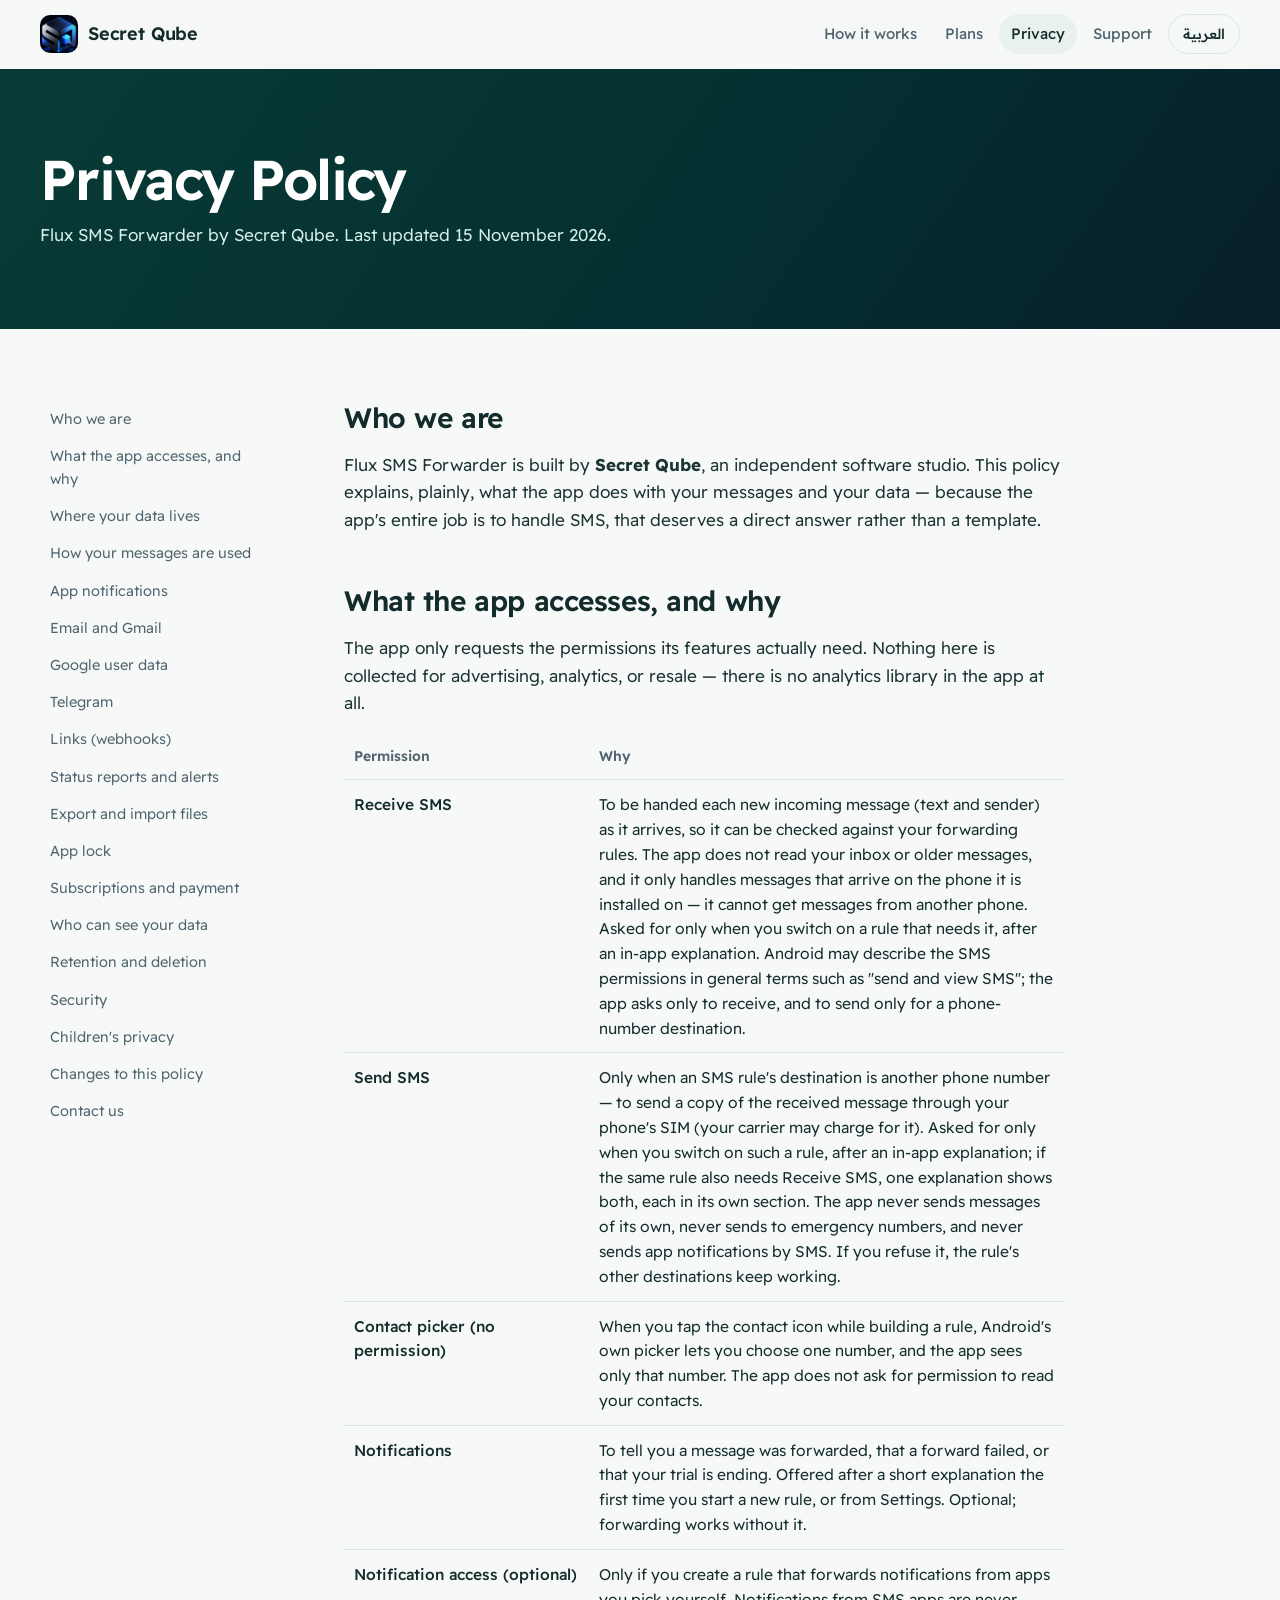
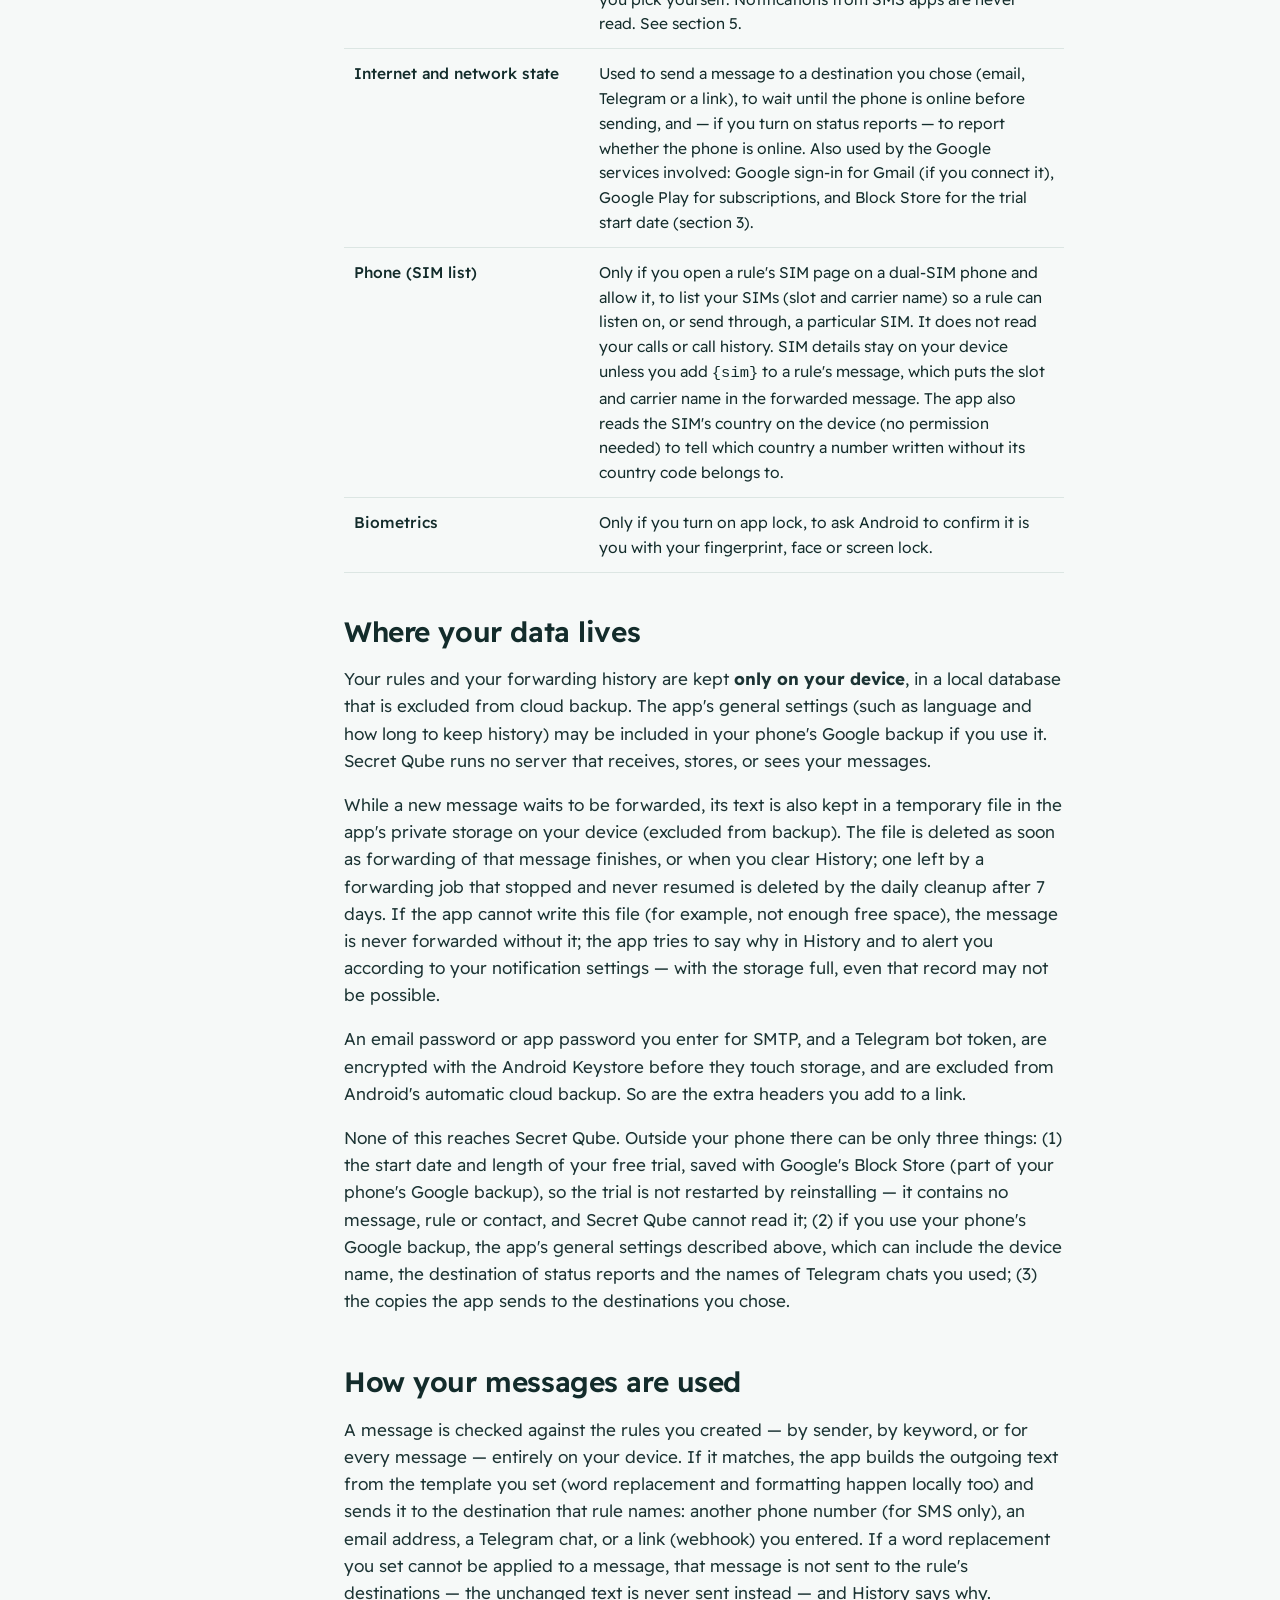
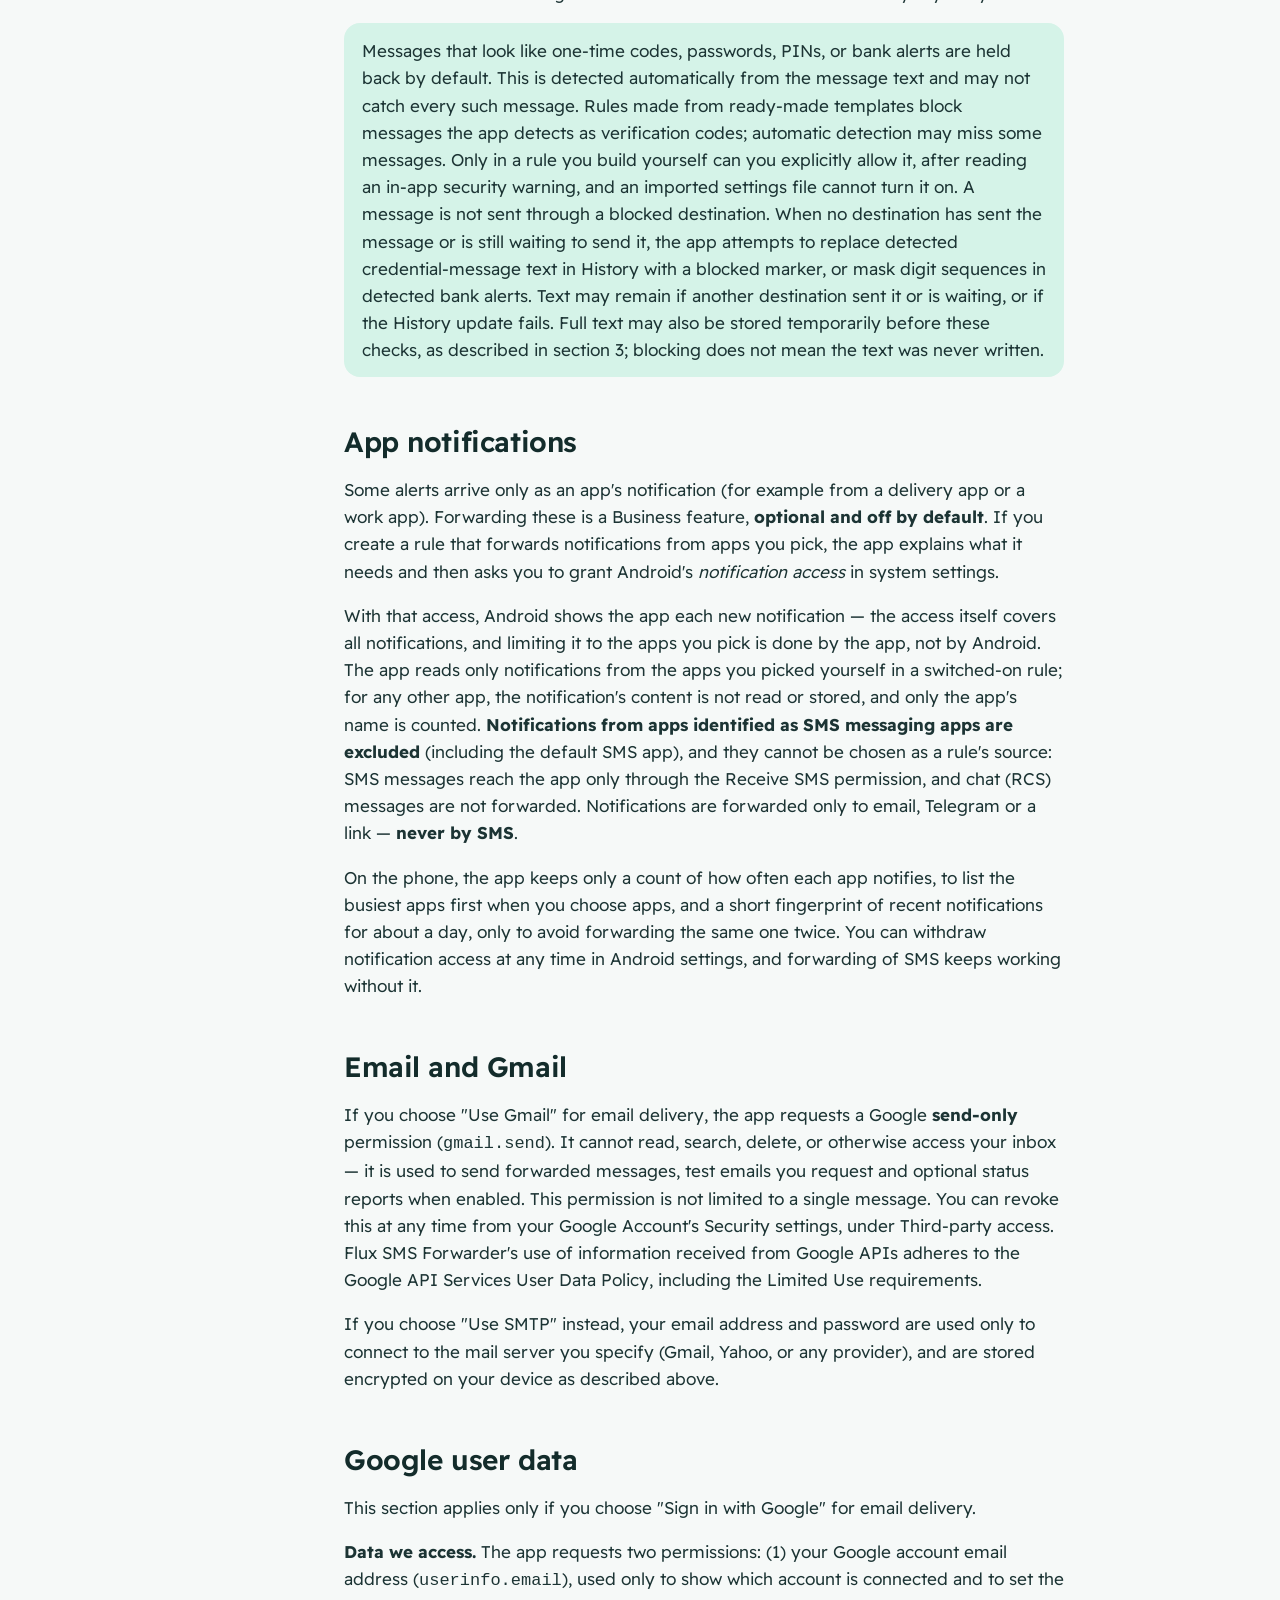
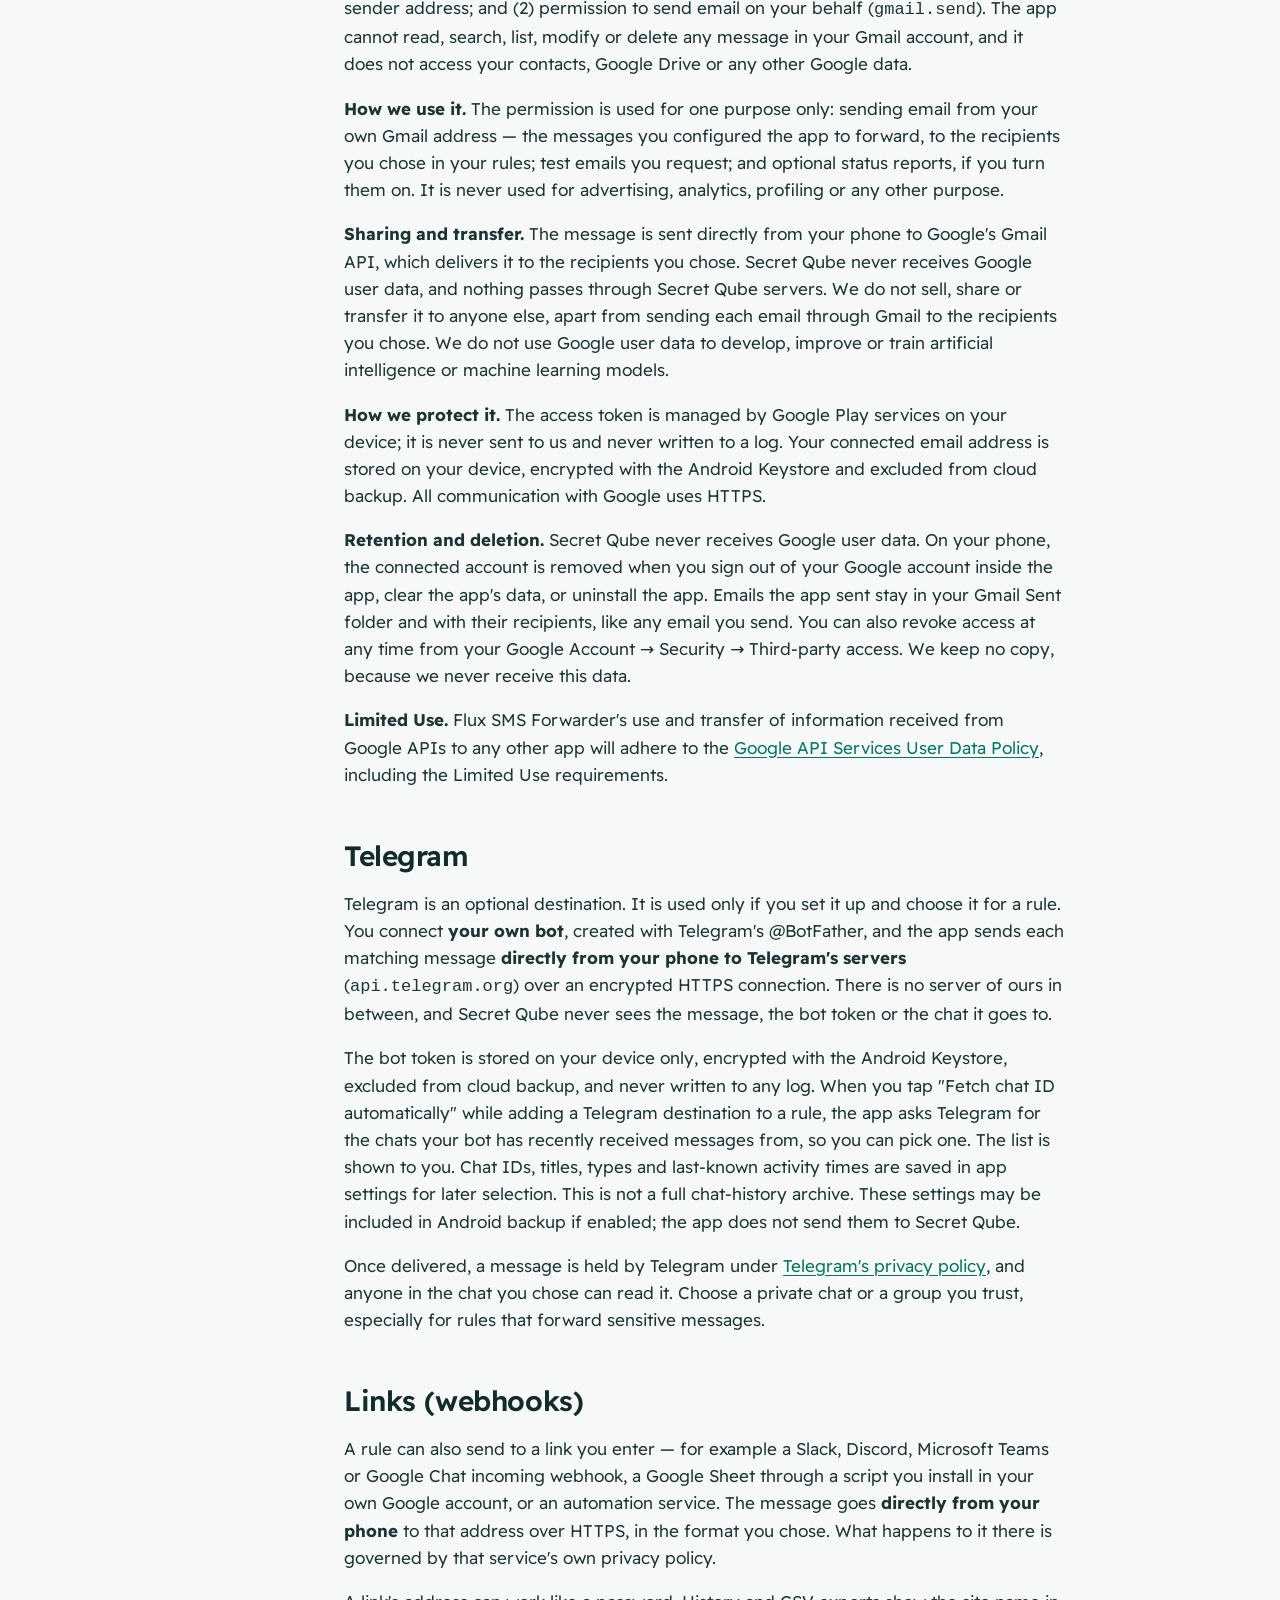
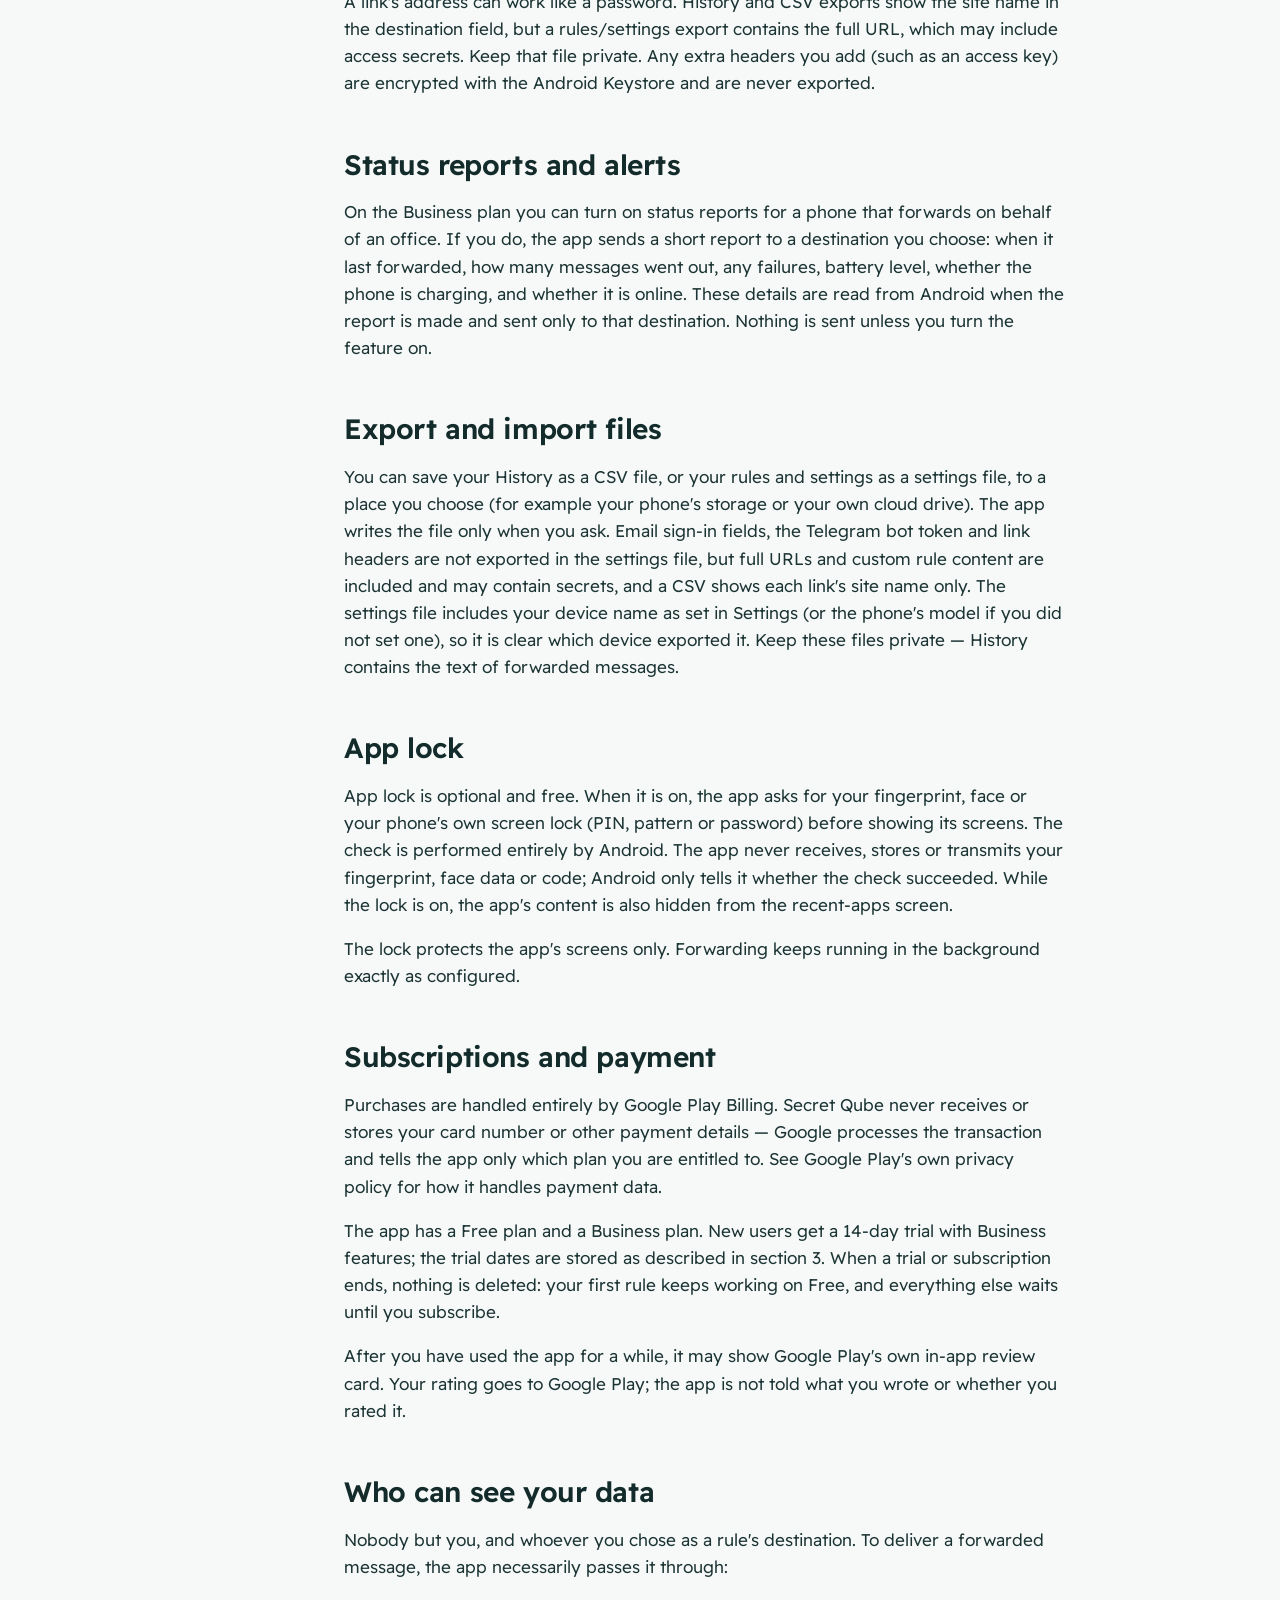
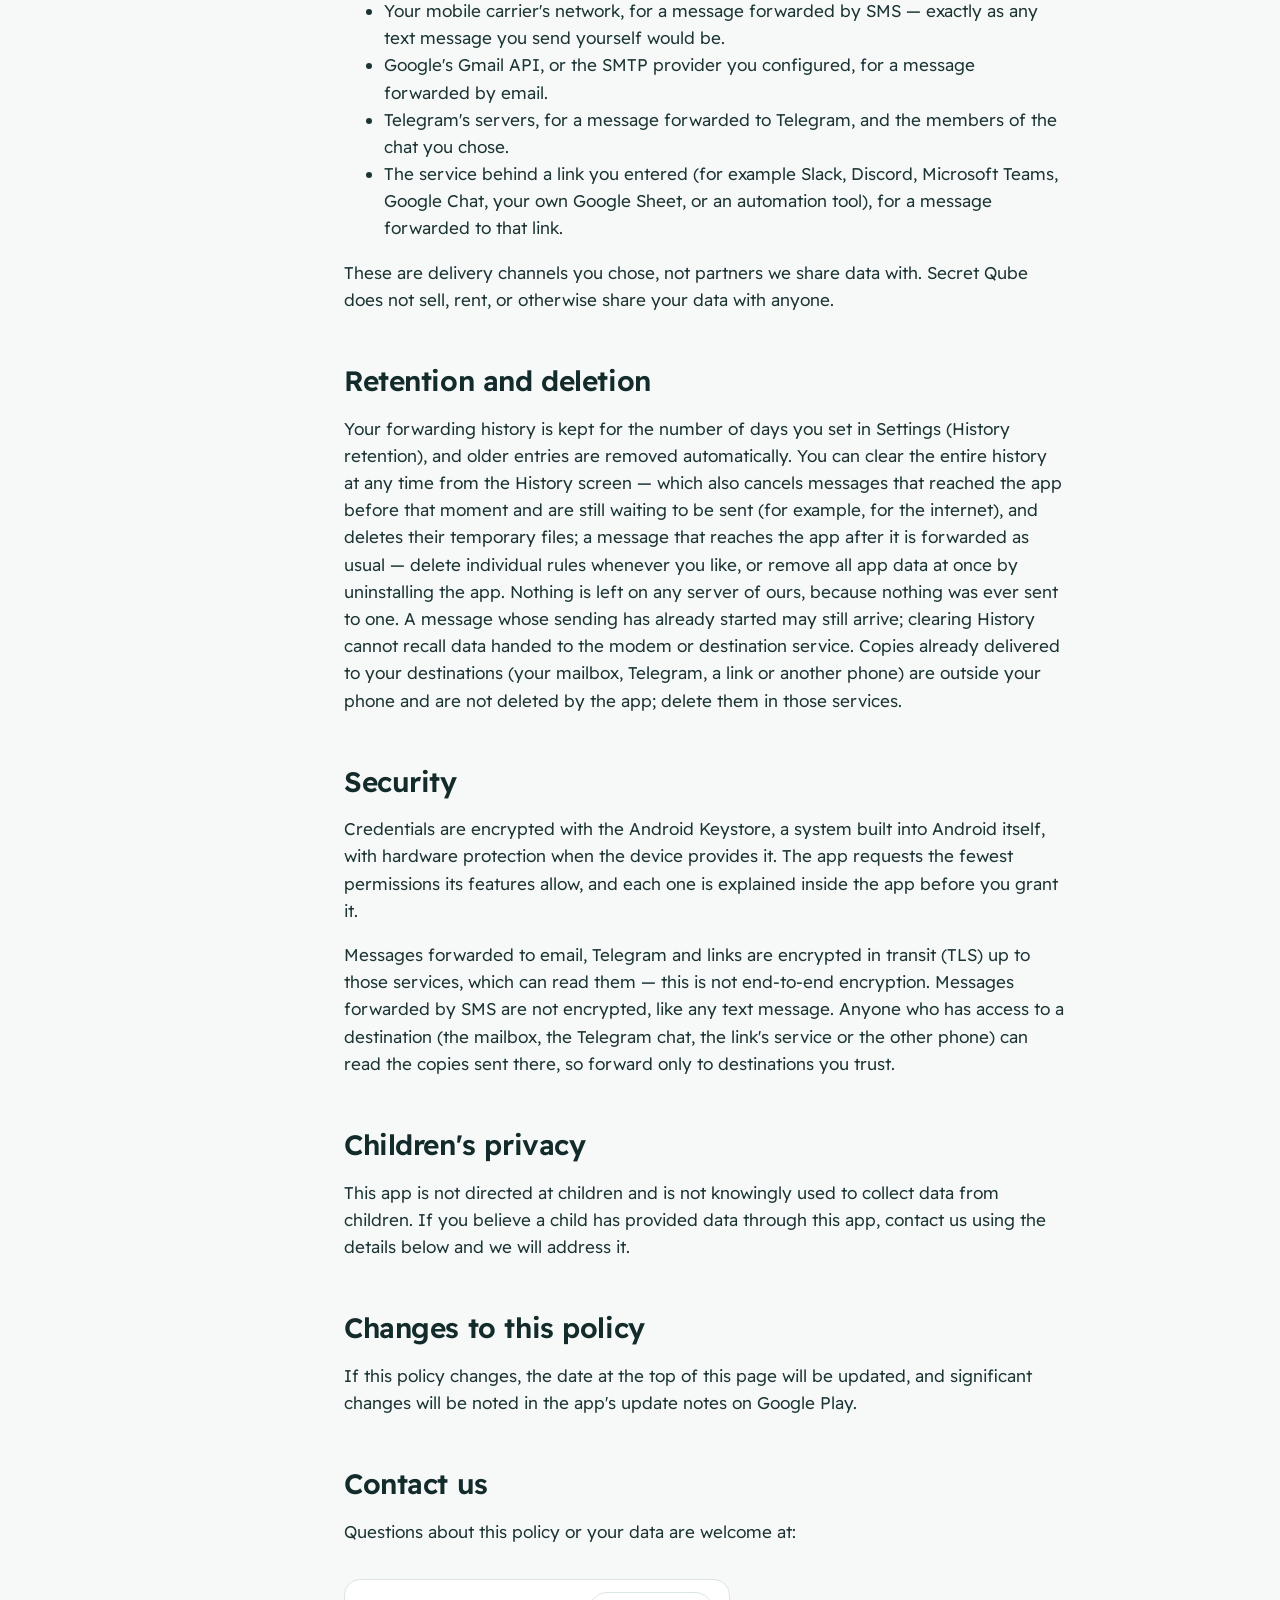
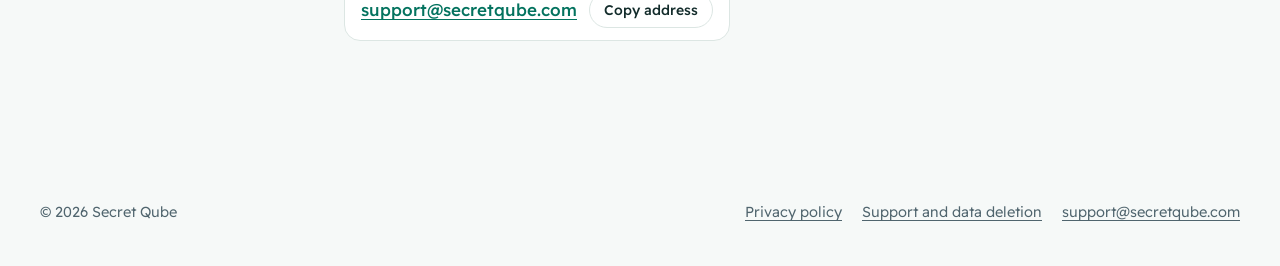
==== commit 0bfab995: "update privacy for v42s" ====
--- a/privacy.html
+++ b/privacy.html
@@ -37,7 +37,7 @@
 <main>
 <section class="doc-hero"><div class="wrap">
   <h1><span lang="ar">سياسة الخصوصية</span><span lang="en">Privacy Policy</span></h1>
-  <p><span lang="ar">تطبيق Flux SMS Forwarder من Secret Qube. آخر تحديث: 14&nbsp;نوفمبر&nbsp;2026.</span><span lang="en">Flux SMS Forwarder by Secret Qube. Last updated 14 November 2026.</span></p>
+  <p><span lang="ar">تطبيق Flux SMS Forwarder من Secret Qube. آخر تحديث: 15&nbsp;نوفمبر&nbsp;2026.</span><span lang="en">Flux SMS Forwarder by Secret Qube. Last updated 15 November 2026.</span></p>
 </div></section>
 <div class="wrap doc">
   <nav class="toc" aria-label="Contents"><ol>
@@ -73,10 +73,10 @@
     <table >
       <tr><th>الإذن</th><th>السبب</th></tr>
       <tr><td>استقبال الرسائل</td><td>ليُسلَّم التطبيق كل رسالة جديدة لحظة وصولها (النص والمرسل) فتُقارَن بقواعد التحويل التي وضعتها. لا يقرأ التطبيق صندوق رسائلك ولا الرسائل القديمة، ويعالج فقط الرسائل التي تصل إلى الجوال المثبَّت عليه — ولا يستطيع جلب رسائل من جوال آخر. يُطلب فقط حين تفعّل قاعدة تحتاجه، بعد شرح داخل التطبيق. قد يصف أندرويد صلاحيات SMS بعبارة عامة مثل «إرسال رسائل SMS وعرضها»؛ لكن التطبيق يطلب الاستقبال فقط، والإرسال فقط لوجهة رقم جوال.</td></tr>
-      <tr><td>إرسال الرسائل</td><td>فقط حين تكون وجهة قاعدة SMS رقم هاتف آخر — لإرسال نسخة من الرسالة المستلمة عبر شريحة جوالك (قد يحتسب مشغّلك رسوماً). يُطلب منفصلاً عن إذن الاستقبال، وفقط حين تفعّل قاعدة كهذه، بعد شرح خاص به داخل التطبيق. لا يرسل التطبيق رسائل من عنده، ولا إلى أرقام الطوارئ، ولا يرسل إشعارات التطبيقات عبر SMS. إن رفضته، تبقى وجهات القاعدة الأخرى تعمل.</td></tr>
+      <tr><td>إرسال الرسائل</td><td>فقط حين تكون وجهة قاعدة SMS رقم هاتف آخر — لإرسال نسخة من الرسالة المستلمة عبر شريحة جوالك (قد يحتسب مشغّلك رسوماً). يُطلب فقط حين تفعّل قاعدة كهذه، بعد شرح داخل التطبيق؛ وإذا احتاجت القاعدة نفسها إذن الاستقبال أيضاً، تعرض نافذة شرح واحدة الإذنين، لكل منهما قسمه. لا يرسل التطبيق رسائل من عنده، ولا إلى أرقام الطوارئ، ولا يرسل إشعارات التطبيقات عبر SMS. إن رفضته، تبقى وجهات القاعدة الأخرى تعمل.</td></tr>
       <tr><td>منتقي جهات الاتصال (بلا إذن)</td><td>عند ضغطك على أيقونة جهة الاتصال أثناء إنشاء قاعدة، يفتح أندرويد منتقيه لتختار رقماً واحداً، فيرى التطبيق ذلك الرقم فقط. لا يطلب التطبيق إذن قراءة جهات الاتصال عنك. لا يُقرأ شيء آخر من جهات اتصالك.</td></tr>
       <tr><td>الإشعارات</td><td>لإخبارك أن رسالة حُوِّلت، أو أن التحويل فشل، وقبل انتهاء التجربة. يُعرض طلبه بعد شرح قصير أول مرة تبدأ فيها قاعدة جديدة، أو من الإعدادات. اختياري، ويعمل التحويل دونه.</td></tr>
-      <tr><td>الوصول إلى الإشعارات (اختياري)</td><td>فقط إذا أنشأت قاعدة تحوّل إشعارات تطبيقات تختارها بنفسك. لا تُقرأ إشعارات تطبيقات الرسائل أبداً. راجع القسم 5.</td></tr>
+      <tr><td>الوصول إلى الإشعارات (اختياري)</td><td>فقط إذا أنشأت قاعدة تحوّل إشعارات تطبيقات تختارها بنفسك. لا تُقرأ إشعارات تطبيقات الرسائل النصية (SMS) أبداً. راجع القسم 5.</td></tr>
       <tr><td>الإنترنت وحالة الشبكة</td><td>يُستخدم لإرسال الرسالة إلى وجهة اخترتها (بريد أو تيليجرام أو رابط)، وللانتظار حتى يتصل الجوال قبل الإرسال، و— إذا فعّلت تقارير الحالة — لذكر ما إذا كان الجوال متصلاً. ويستخدمه أيضاً ما تختاره من خدمات Google: تسجيل الدخول إلى Gmail (إن ربطته)، وGoogle Play للاشتراكات، وBlock Store لتاريخ بدء التجربة (القسم 3).</td></tr>
       <tr><td>الهاتف (قائمة الشرائح)</td><td>فقط إذا فتحت صفحة الشرائح في قاعدة على جوال بشريحتين وسمحت بذلك، لعرض شرائحك (الخانة واسم المشغّل) حتى تستقبل القاعدة من شريحة معيّنة أو ترسل عبرها. لا يقرأ مكالماتك ولا سجلّها. تبقى بيانات الشرائح على جهازك، إلا إذا أضفت <code>{sim}</code> إلى نص رسالة القاعدة، فيظهر رقم الخانة واسم المشغّل في الرسالة المحوَّلة. ويقرأ التطبيق على الجهاز دولة الشريحة (بلا إذن) ليعرف دولة الرقم المكتوب بدون رمز الدولة.</td></tr>
       <tr><td>المصادقة الحيوية</td><td>فقط إذا فعّلت قفل التطبيق، ليطلب من أندرويد التأكد من هويتك بالبصمة أو الوجه أو قفل الشاشة.</td></tr>
@@ -85,10 +85,10 @@
     <table >
       <tr><th>Permission</th><th>Why</th></tr>
       <tr><td>Receive SMS</td><td>To be handed each new incoming message (text and sender) as it arrives, so it can be checked against your forwarding rules. The app does not read your inbox or older messages, and it only handles messages that arrive on the phone it is installed on — it cannot get messages from another phone. Asked for only when you switch on a rule that needs it, after an in-app explanation. Android may describe the SMS permissions in general terms such as "send and view SMS"; the app asks only to receive, and to send only for a phone-number destination.</td></tr>
-      <tr><td>Send SMS</td><td>Only when an SMS rule's destination is another phone number — to send a copy of the received message through your phone's SIM (your carrier may charge for it). Asked for separately from Receive SMS, only when you switch on such a rule, after its own in-app explanation. The app never sends messages of its own, never sends to emergency numbers, and never sends app notifications by SMS. If you refuse it, the rule's other destinations keep working.</td></tr>
+      <tr><td>Send SMS</td><td>Only when an SMS rule's destination is another phone number — to send a copy of the received message through your phone's SIM (your carrier may charge for it). Asked for only when you switch on such a rule, after an in-app explanation; if the same rule also needs Receive SMS, one explanation shows both, each in its own section. The app never sends messages of its own, never sends to emergency numbers, and never sends app notifications by SMS. If you refuse it, the rule's other destinations keep working.</td></tr>
       <tr><td>Contact picker (no permission)</td><td>When you tap the contact icon while building a rule, Android's own picker lets you choose one number, and the app sees only that number. The app does not ask for permission to read your contacts.</td></tr>
       <tr><td>Notifications</td><td>To tell you a message was forwarded, that a forward failed, or that your trial is ending. Offered after a short explanation the first time you start a new rule, or from Settings. Optional; forwarding works without it.</td></tr>
-      <tr><td>Notification access (optional)</td><td>Only if you create a rule that forwards notifications from apps you pick yourself. Notifications from messaging apps are never read. See section 5.</td></tr>
+      <tr><td>Notification access (optional)</td><td>Only if you create a rule that forwards notifications from apps you pick yourself. Notifications from SMS apps are never read. See section 5.</td></tr>
       <tr><td>Internet and network state</td><td>Used to send a message to a destination you chose (email, Telegram or a link), to wait until the phone is online before sending, and — if you turn on status reports — to report whether the phone is online. Also used by the Google services involved: Google sign-in for Gmail (if you connect it), Google Play for subscriptions, and Block Store for the trial start date (section 3).</td></tr>
       <tr><td>Phone (SIM list)</td><td>Only if you open a rule's SIM page on a dual-SIM phone and allow it, to list your SIMs (slot and carrier name) so a rule can listen on, or send through, a particular SIM. It does not read your calls or call history. SIM details stay on your device unless you add <code>{sim}</code> to a rule's message, which puts the slot and carrier name in the forwarded message. The app also reads the SIM's country on the device (no permission needed) to tell which country a number written without its country code belongs to.</td></tr>
       <tr><td>Biometrics</td><td>Only if you turn on app lock, to ask Android to confirm it is you with your fingerprint, face or screen lock.</td></tr>
@@ -99,11 +99,11 @@
       <div lang="ar"><p>قواعدك وسجلّ تحويلاتك يبقيان <strong>على جهازك فقط</strong>، في قاعدة بيانات محلية مستثناة من النسخ الاحتياطي السحابي. أما إعدادات التطبيق العامة (مثل اللغة ومدة حفظ السجل) فقد تُضمَّن في نسخة Google الاحتياطية لجوالك إن كانت مفعّلة. لا تُشغّل Secret Qube أي خادم يستقبل رسائلك أو يخزّنها أو يراها.</p>
     <p>أثناء انتظار رسالة جديدة لتحويلها، يُحفظ نصها أيضاً في ملف مؤقت داخل مساحة التطبيق الخاصة على جهازك (مستثنى من النسخ الاحتياطي). يُحذف الملف فور انتهاء تحويل تلك الرسالة، أو عند مسح السجلّ، وما يبقى من مهمة توقفت ولم تُستأنف يحذفه التنظيف اليومي بعد 7 أيام. إذا لم يستطع التطبيق حفظ هذا الملف (مثلاً لأن المساحة لا تكفي) فلا تُحوَّل الرسالة أبداً بدونه، ويحاول التطبيق ذكر السبب في السجلّ وتنبيهك حسب إعدادات التنبيه؛ وقد يتعذّر تسجيل السبب نفسه إذا كانت المساحة ممتلئة.</p>
     <p>كلمة مرور البريد أو كلمة مرور التطبيق التي تُدخلها لإعداد SMTP، ورمز بوت تيليجرام، تُشفَّر جميعها عبر Android Keystore قبل أن تُخزَّن، وتُستثنى من النسخ الاحتياطي السحابي التلقائي لأندرويد. وكذلك الترويسات الإضافية التي تضيفها إلى رابط.</p>
-    <p>الشيء الوحيد الذي يحفظه التطبيق خارج ذاكرة الجوال هو تاريخ بدء فترتك التجريبية ومدتها، عبر Block Store من جوجل (ضمن نسخة جوجل الاحتياطية لجوالك)، حتى لا تبدأ التجربة من جديد بإعادة التثبيت. لا يحتوي على أي رسالة أو قاعدة أو جهة اتصال، ولا تستطيع Secret Qube قراءته.</p></div>
+    <p>لا يصل شيء من ذلك إلى Secret Qube. وما قد يوجد خارج جوالك ثلاثة أشياء فقط: (1) تاريخ بدء فترتك التجريبية ومدتها، عبر Block Store من جوجل (ضمن نسخة جوجل الاحتياطية لجوالك)، حتى لا تبدأ التجربة من جديد بإعادة التثبيت — لا يحتوي على أي رسالة أو قاعدة أو جهة اتصال، ولا تستطيع Secret Qube قراءته؛ (2) إن كانت نسخة جوجل الاحتياطية مفعّلة، إعدادات التطبيق العامة المذكورة أعلاه، وقد تشمل اسم الجهاز ووجهة تقارير الحالة وأسماء محادثات تيليجرام التي استخدمتها؛ (3) النسخ التي يرسلها التطبيق إلى الوجهات التي اخترتها.</p></div>
       <div lang="en"><p>Your rules and your forwarding history are kept <strong>only on your device</strong>, in a local database that is excluded from cloud backup. The app's general settings (such as language and how long to keep history) may be included in your phone's Google backup if you use it. Secret Qube runs no server that receives, stores, or sees your messages.</p>
     <p>While a new message waits to be forwarded, its text is also kept in a temporary file in the app's private storage on your device (excluded from backup). The file is deleted as soon as forwarding of that message finishes, or when you clear History; one left by a forwarding job that stopped and never resumed is deleted by the daily cleanup after 7 days. If the app cannot write this file (for example, not enough free space), the message is never forwarded without it; the app tries to say why in History and to alert you according to your notification settings — with the storage full, even that record may not be possible.</p>
     <p>An email password or app password you enter for SMTP, and a Telegram bot token, are encrypted with the Android Keystore before they touch storage, and are excluded from Android's automatic cloud backup. So are the extra headers you add to a link.</p>
-    <p>The only thing the app keeps outside the phone's own storage is the start date and length of your free trial, saved with Google's Block Store (part of your phone's Google backup), so the trial is not restarted by reinstalling. It contains no message, rule or contact, and Secret Qube cannot read it.</p></div>
+    <p>None of this reaches Secret Qube. Outside your phone there can be only three things: (1) the start date and length of your free trial, saved with Google's Block Store (part of your phone's Google backup), so the trial is not restarted by reinstalling — it contains no message, rule or contact, and Secret Qube cannot read it; (2) if you use your phone's Google backup, the app's general settings described above, which can include the device name, the destination of status reports and the names of Telegram chats you used; (3) the copies the app sends to the destinations you chose.</p></div>
     </section>
     <section id="s4">
       <h2><span lang="ar">كيف تُستخدم رسائلك</span><span lang="en">How your messages are used</span></h2>
@@ -136,17 +136,17 @@
       <h2><span lang="ar">بيانات مستخدم Google</span><span lang="en">Google user data</span></h2>
       <div lang="ar"><p>ينطبق هذا القسم فقط إذا اخترت «تسجيل الدخول بحساب Google» لإرسال البريد.</p>
     <p><strong>البيانات التي نصل إليها.</strong> يطلب التطبيق صلاحيتين: (1) عنوان بريد حسابك في Google (<code>userinfo.email</code>) لعرض الحساب المتصل وتحديد عنوان المرسِل فقط؛ (2) صلاحية إرسال البريد نيابةً عنك (<code>gmail.send</code>). لا يستطيع التطبيق قراءة أي رسالة في Gmail أو البحث فيها أو عرضها أو تعديلها أو حذفها، ولا يصل إلى جهات الاتصال أو Google Drive أو أي بيانات Google أخرى.</p>
-    <p><strong>كيف نستخدمها.</strong> تُستخدم الصلاحية لغرض واحد: إرسال الرسائل التي ضبطت التطبيق على تحويلها، من بريدك أنت إلى المستلمين الذين حددتهم في قواعدك. لا تُستخدم للإعلانات أو التحليل أو بناء ملفات تعريف أو أي غرض آخر.</p>
-    <p><strong>المشاركة والنقل.</strong> تُرسل الرسالة مباشرةً من جوالك إلى واجهة Gmail من Google. لا يمر شيء عبر خوادم Secret Qube، ولا نبيع بيانات مستخدم Google ولا نشاركها ولا ننقلها إلى أي طرف ثالث. ولا نستخدمها لتطوير أو تحسين أو تدريب نماذج الذكاء الاصطناعي أو التعلم الآلي.</p>
+    <p><strong>كيف نستخدمها.</strong> تُستخدم الصلاحية لغرض واحد: إرسال البريد من حسابك أنت — الرسائل التي ضبطت التطبيق على تحويلها إلى المستلمين الذين حددتهم في قواعدك، ورسائل الاختبار التي تطلبها، وتقارير الحالة الاختيارية إذا فعّلتها. لا تُستخدم للإعلانات أو التحليل أو بناء ملفات تعريف أو أي غرض آخر.</p>
+    <p><strong>المشاركة والنقل.</strong> تُرسل الرسالة مباشرةً من جوالك إلى واجهة Gmail من Google، التي تسلّمها إلى المستلمين الذين اخترتهم. لا تصل بيانات مستخدم Google إلى Secret Qube أبداً، ولا يمر شيء عبر خوادمها. ولا نبيعها ولا نشاركها ولا ننقلها إلى أي طرف آخر، سوى إرسال كل رسالة عبر Gmail إلى المستلمين الذين اخترتهم أنت. ولا نستخدمها لتطوير أو تحسين أو تدريب نماذج الذكاء الاصطناعي أو التعلم الآلي.</p>
     <p><strong>كيف نحميها.</strong> رمز الوصول تديره خدمات Google Play على جهازك ولا يصلنا ولا يُكتب في أي سجل. عنوان بريدك المتصل مخزّن على جهازك مشفّراً عبر Android Keystore ومستثنى من النسخ الاحتياطي السحابي. كل اتصال مع Google يتم عبر HTTPS.</p>
-    <p><strong>الاحتفاظ والحذف.</strong> تبقى بيانات Google على جهازك فقط، وتُزال عند تسجيل الخروج من حساب Google داخل التطبيق، أو مسح بيانات التطبيق، أو حذفه. ويمكنك سحب الصلاحية في أي وقت من حساب Google ← الأمان ← وصول تطبيقات الطرف الثالث. لا نحتفظ بأي نسخة لأننا لا نستقبل هذه البيانات أصلاً.</p>
+    <p><strong>الاحتفاظ والحذف.</strong> لا تصل بيانات مستخدم Google إلى Secret Qube. على جوالك، يُزال الحساب المتصل عند تسجيل الخروج من حساب Google داخل التطبيق، أو مسح بيانات التطبيق، أو حذفه. أما الرسائل التي أرسلها التطبيق فتبقى في «المرسَل» في Gmail لديك ولدى مستلميها، كأي بريد ترسله. ويمكنك سحب الصلاحية في أي وقت من حساب Google ← الأمان ← وصول تطبيقات الطرف الثالث. لا نحتفظ بأي نسخة لأننا لا نستقبل هذه البيانات أصلاً.</p>
     <p><strong>الاستخدام المحدود.</strong> يلتزم استخدام Flux SMS Forwarder للمعلومات الواردة من Google APIs ونقلها إلى أي تطبيق آخر بـ <a href="https://developers.google.com/terms/api-services-user-data-policy" rel="noopener">سياسة بيانات مستخدمي خدمات Google API</a>، بما فيها متطلبات الاستخدام المحدود (Limited Use).</p></div>
       <div lang="en"><p>This section applies only if you choose "Sign in with Google" for email delivery.</p>
     <p><strong>Data we access.</strong> The app requests two permissions: (1) your Google account email address (<code>userinfo.email</code>), used only to show which account is connected and to set the sender address; and (2) permission to send email on your behalf (<code>gmail.send</code>). The app cannot read, search, list, modify or delete any message in your Gmail account, and it does not access your contacts, Google Drive or any other Google data.</p>
-    <p><strong>How we use it.</strong> The permission is used for one purpose only: sending the messages you configured the app to forward, from your own Gmail address to the recipients you chose in your rules. It is never used for advertising, analytics, profiling or any other purpose.</p>
-    <p><strong>Sharing and transfer.</strong> The message is sent directly from your phone to Google's Gmail API. Nothing passes through Secret Qube servers, and we do not sell, share or transfer Google user data to any third party. We do not use Google user data to develop, improve or train artificial intelligence or machine learning models.</p>
+    <p><strong>How we use it.</strong> The permission is used for one purpose only: sending email from your own Gmail address — the messages you configured the app to forward, to the recipients you chose in your rules; test emails you request; and optional status reports, if you turn them on. It is never used for advertising, analytics, profiling or any other purpose.</p>
+    <p><strong>Sharing and transfer.</strong> The message is sent directly from your phone to Google's Gmail API, which delivers it to the recipients you chose. Secret Qube never receives Google user data, and nothing passes through Secret Qube servers. We do not sell, share or transfer it to anyone else, apart from sending each email through Gmail to the recipients you chose. We do not use Google user data to develop, improve or train artificial intelligence or machine learning models.</p>
     <p><strong>How we protect it.</strong> The access token is managed by Google Play services on your device; it is never sent to us and never written to a log. Your connected email address is stored on your device, encrypted with the Android Keystore and excluded from cloud backup. All communication with Google uses HTTPS.</p>
-    <p><strong>Retention and deletion.</strong> Google user data stays on your device only. It is removed when you sign out of your Google account inside the app, clear the app's data, or uninstall the app. You can also revoke access at any time from your Google Account → Security → Third-party access. We keep no copy, because we never receive this data.</p>
+    <p><strong>Retention and deletion.</strong> Secret Qube never receives Google user data. On your phone, the connected account is removed when you sign out of your Google account inside the app, clear the app's data, or uninstall the app. Emails the app sent stay in your Gmail Sent folder and with their recipients, like any email you send. You can also revoke access at any time from your Google Account → Security → Third-party access. We keep no copy, because we never receive this data.</p>
     <p><strong>Limited Use.</strong> Flux SMS Forwarder's use and transfer of information received from Google APIs to any other app will adhere to the <a href="https://developers.google.com/terms/api-services-user-data-policy" rel="noopener">Google API Services User Data Policy</a>, including the Limited Use requirements.</p></div>
     </section>
     <section id="s7">
@@ -185,10 +185,10 @@
     <section id="s12">
       <h2><span lang="ar">الاشتراكات والدفع</span><span lang="en">Subscriptions and payment</span></h2>
       <div lang="ar"><p>تُدار عمليات الشراء بالكامل عبر Google Play Billing. لا تستقبل Secret Qube أو تخزّن رقم بطاقتك أو أي تفاصيل دفع أخرى — تعالج جوجل العملية وتُخبر التطبيق فقط بالخطة التي يحق لك استخدامها. راجع سياسة خصوصية Google Play نفسها لمعرفة كيفية تعاملها مع بيانات الدفع.</p>
-    <p>في التطبيق خطة مجانية وخطتا Pro وBusiness. يحصل المستخدم الجديد على تجربة ١٤ يوماً بميزات Business، ويُحفظ تاريخها كما في القسم 3. عند انتهاء التجربة أو الاشتراك لا يُحذف شيء: تستمر قاعدتك الأولى في الخطة المجانية، وينتظر الباقي حتى تشترك.</p>
+    <p>في التطبيق خطة مجانية وخطة Business. يحصل المستخدم الجديد على تجربة ١٤ يوماً بميزات Business، ويُحفظ تاريخها كما في القسم 3. عند انتهاء التجربة أو الاشتراك لا يُحذف شيء: تستمر قاعدتك الأولى في الخطة المجانية، وينتظر الباقي حتى تشترك.</p>
     <p>بعد استخدامك التطبيق مدةً، قد يعرض بطاقة التقييم الخاصة بـ Google Play. يذهب تقييمك إلى Google Play، ولا يعرف التطبيق ما كتبته ولا إن كنت قيّمت.</p></div>
       <div lang="en"><p>Purchases are handled entirely by Google Play Billing. Secret Qube never receives or stores your card number or other payment details — Google processes the transaction and tells the app only which plan you are entitled to. See Google Play's own privacy policy for how it handles payment data.</p>
-    <p>The app has a Free plan, Pro and Business. New users get a 14-day trial with Business features; the trial dates are stored as described in section 3. When a trial or subscription ends, nothing is deleted: your first rule keeps working on Free, and everything else waits until you subscribe.</p>
+    <p>The app has a Free plan and a Business plan. New users get a 14-day trial with Business features; the trial dates are stored as described in section 3. When a trial or subscription ends, nothing is deleted: your first rule keeps working on Free, and everything else waits until you subscribe.</p>
     <p>After you have used the app for a while, it may show Google Play's own in-app review card. Your rating goes to Google Play; the app is not told what you wrote or whether you rated it.</p></div>
     </section>
     <section id="s13">
@@ -217,8 +217,8 @@
     </section>
     <section id="s15">
       <h2><span lang="ar">الأمان</span><span lang="en">Security</span></h2>
-      <div lang="ar"><p>تُشفَّر بيانات الاعتماد عبر Android Keystore، وهو نظام مدمج في أندرويد نفسه ومدعوم بالعتاد. يطلب التطبيق أقل عدد ممكن من الأذونات التي تسمح بها ميزاته، ويُشرَح كل إذن داخل التطبيق قبل أن تمنحه.</p><p>تنتقل الرسائل المحوّلة إلى البريد وتيليجرام والروابط مشفّرة أثناء النقل (TLS) حتى تلك الخدمات، وهي تستطيع قراءتها — هذا ليس تشفيراً من طرف إلى طرف. الرسائل المحوّلة عبر SMS غير مشفّرة، كأي رسالة نصية. ومن يصل إلى الوجهة (صندوق البريد أو محادثة تيليجرام أو خدمة الرابط أو الجوال الآخر) يستطيع قراءة النسخ التي تصلها، فحوّل فقط إلى وجهات تثق بها.</p></div>
-      <div lang="en"><p>Credentials are encrypted with the Android Keystore, a hardware-backed system built into Android itself. The app requests the fewest permissions its features allow, and each one is explained inside the app before you grant it.</p><p>Messages forwarded to email, Telegram and links are encrypted in transit (TLS) up to those services, which can read them — this is not end-to-end encryption. Messages forwarded by SMS are not encrypted, like any text message. Anyone who has access to a destination (the mailbox, the Telegram chat, the link's service or the other phone) can read the copies sent there, so forward only to destinations you trust.</p></div>
+      <div lang="ar"><p>تُشفَّر بيانات الاعتماد عبر Android Keystore، وهو نظام مدمج في أندرويد نفسه، ويستخدم الحماية بالعتاد عندما يوفّرها الجهاز. يطلب التطبيق أقل عدد ممكن من الأذونات التي تسمح بها ميزاته، ويُشرَح كل إذن داخل التطبيق قبل أن تمنحه.</p><p>تنتقل الرسائل المحوّلة إلى البريد وتيليجرام والروابط مشفّرة أثناء النقل (TLS) حتى تلك الخدمات، وهي تستطيع قراءتها — هذا ليس تشفيراً من طرف إلى طرف. الرسائل المحوّلة عبر SMS غير مشفّرة، كأي رسالة نصية. ومن يصل إلى الوجهة (صندوق البريد أو محادثة تيليجرام أو خدمة الرابط أو الجوال الآخر) يستطيع قراءة النسخ التي تصلها، فحوّل فقط إلى وجهات تثق بها.</p></div>
+      <div lang="en"><p>Credentials are encrypted with the Android Keystore, a system built into Android itself, with hardware protection when the device provides it. The app requests the fewest permissions its features allow, and each one is explained inside the app before you grant it.</p><p>Messages forwarded to email, Telegram and links are encrypted in transit (TLS) up to those services, which can read them — this is not end-to-end encryption. Messages forwarded by SMS are not encrypted, like any text message. Anyone who has access to a destination (the mailbox, the Telegram chat, the link's service or the other phone) can read the copies sent there, so forward only to destinations you trust.</p></div>
     </section>
     <section id="s16">
       <h2><span lang="ar">خصوصية الأطفال</span><span lang="en">Children's privacy</span></h2>
